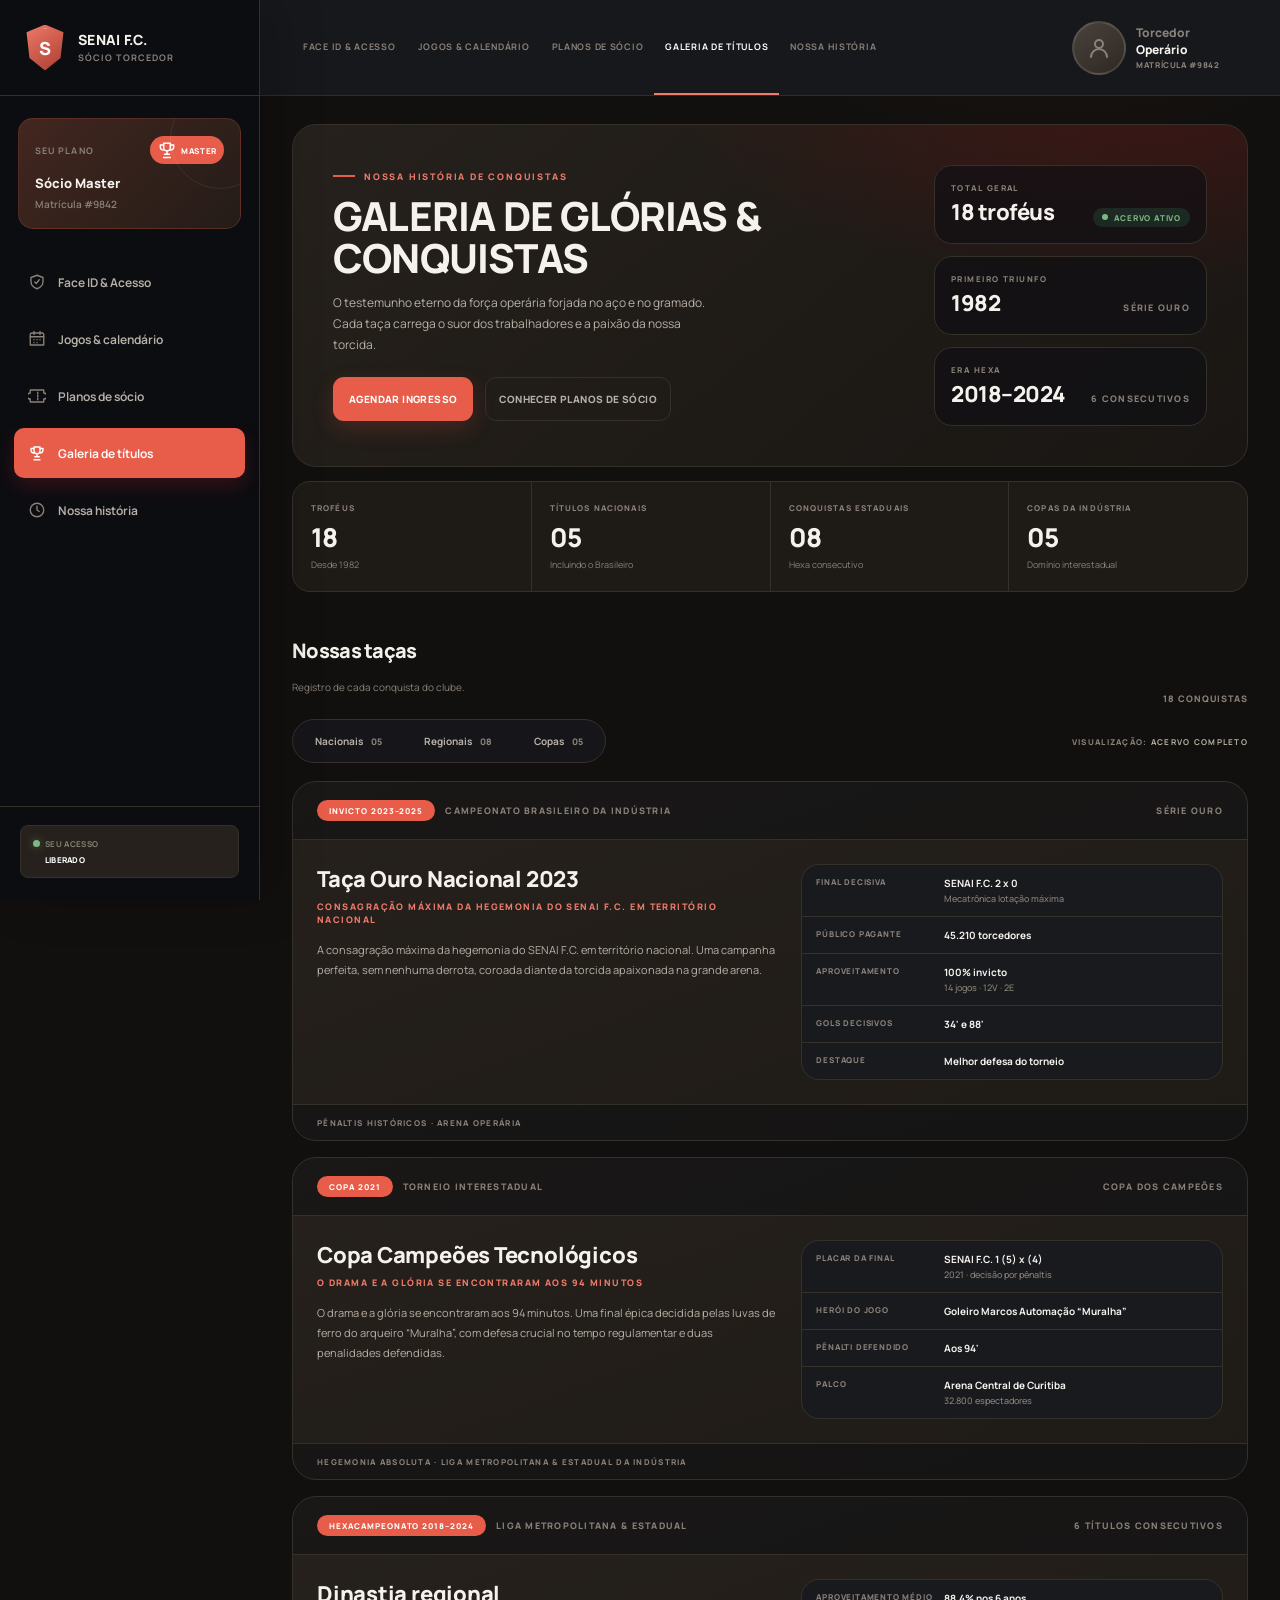
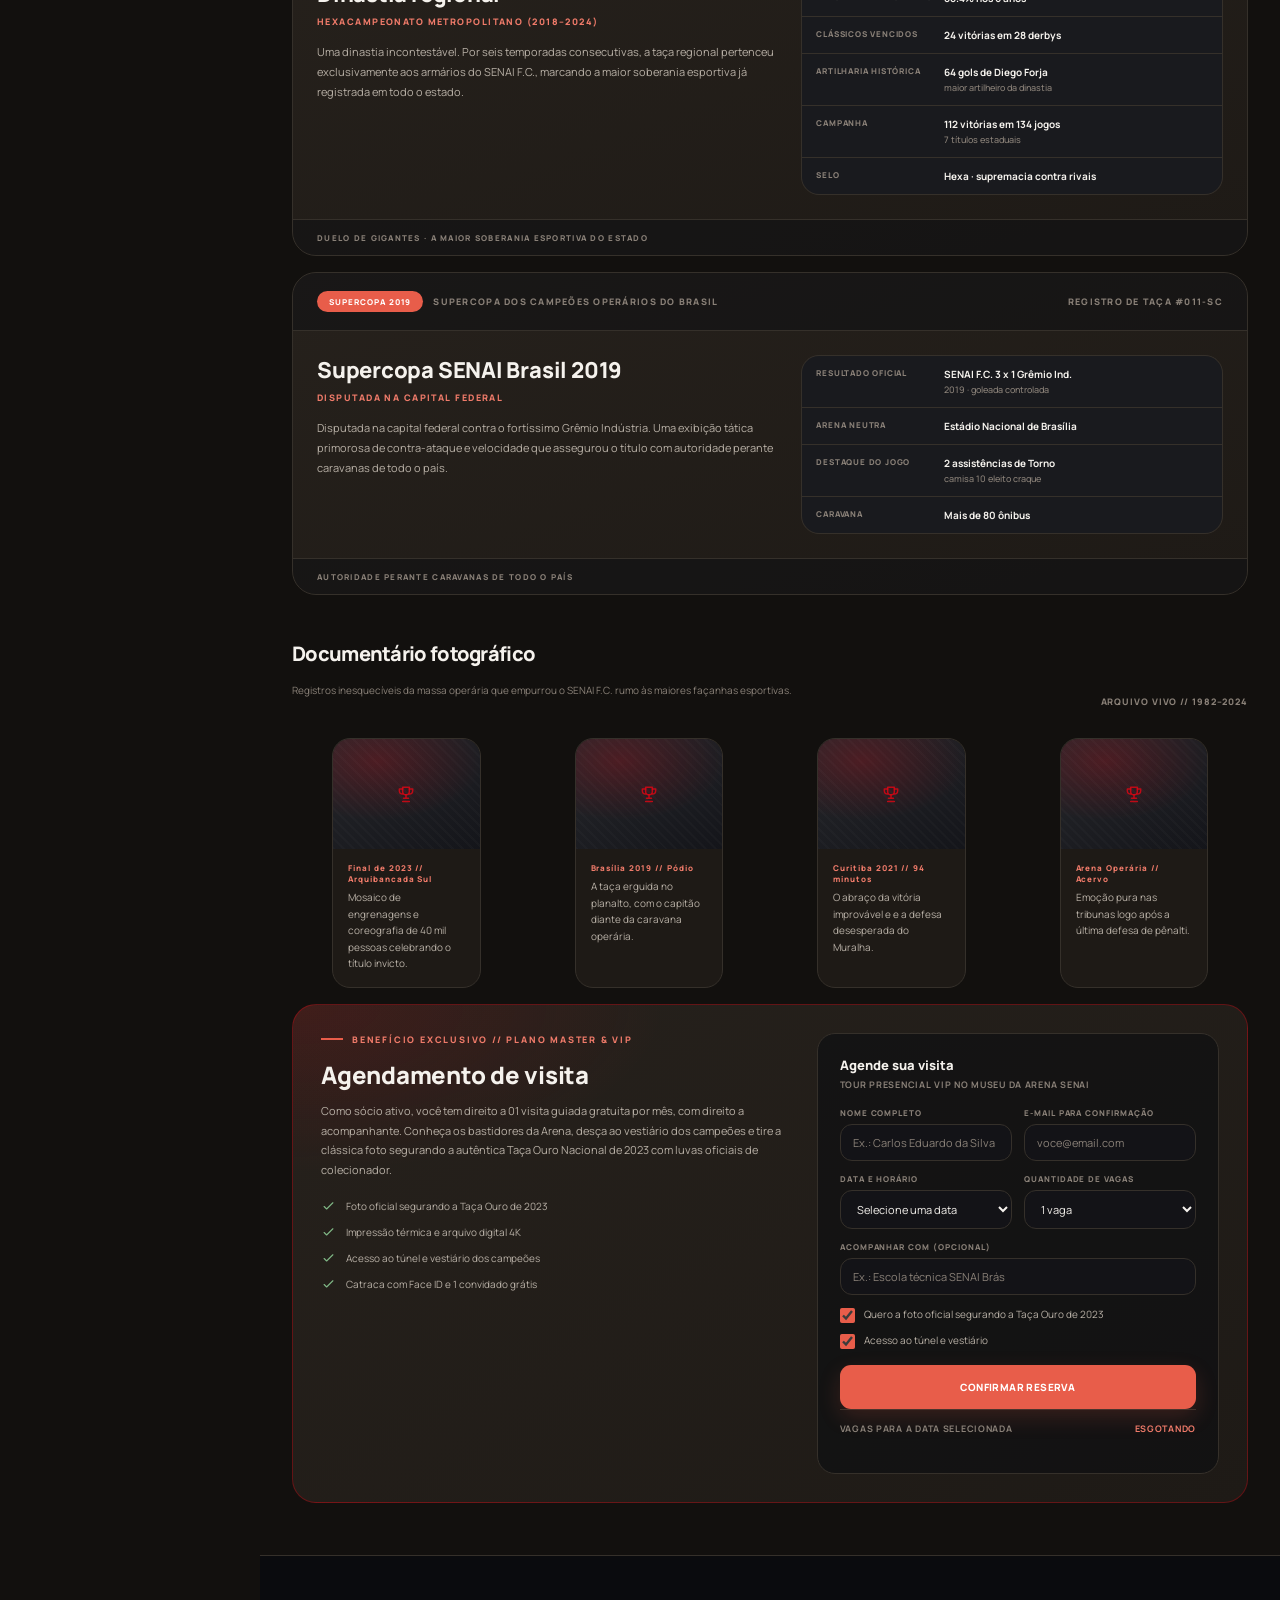
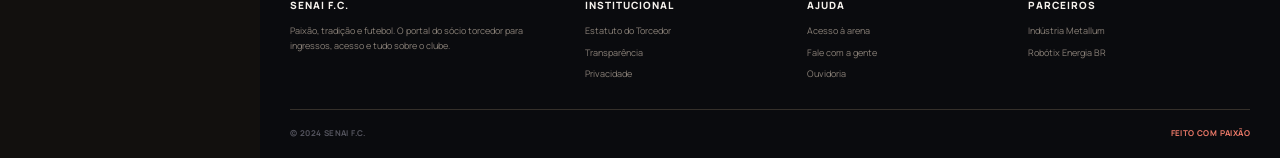
==== galeria-de-titulos.html @ 0fba4a7e "baseline: estado original do portal antes das melhorias" ====
<!DOCTYPE html>
<html lang="pt-BR">
<head>
  <meta charset="UTF-8">
  <meta name="viewport" content="width=device-width, initial-scale=1.0">
  <meta name="theme-color" content="#0a0a0d">
  <link rel="icon" type="image/svg+xml" href="assets/images/favicon.svg">
  <meta name="description" content="Galeria de títulos e conquistas do SENAI F.C.">
  <title>Galeria de títulos — SENAI F.C.</title>
  <link rel="preconnect" href="https://fonts.googleapis.com">
  <link rel="preconnect" href="https://fonts.gstatic.com" crossorigin>
  <link href="https://fonts.googleapis.com/css2?family=Manrope:wght@400;500;600;700;800&display=swap" rel="stylesheet">
  <link rel="stylesheet" href="assets/css/senai-torcedor-web.css">
</head>
<body data-page="galeria">
  <a class="skip-link" href="#conteudo">Ir para o conteúdo</a>
  <svg class="svg-sprite" xmlns="http://www.w3.org/2000/svg" width="0" height="0" aria-hidden="true">
    <symbol id="icon-home" viewBox="0 0 24 24"><path d="m3 11 9-8 9 8"/><path d="M5 10v10h14V10"/><path d="M9 20v-6h6v6"/></symbol>
    <symbol id="icon-ticket" viewBox="0 0 24 24"><path d="M3 8a2 2 0 0 0 0 8v4h18v-4a2 2 0 0 0 0-8V4H3Z"/><path d="M13 7v2M13 11v2M13 15v2"/></symbol>
    <symbol id="icon-chart" viewBox="0 0 24 24"><path d="M4 20V10M10 20V4M16 20v-7M22 20H2"/></symbol>
    <symbol id="icon-trophy" viewBox="0 0 24 24"><path d="M8 4h8v5a4 4 0 0 1-8 0V4Z"/><path d="M8 6H4v2a4 4 0 0 0 4 4M16 6h4v2a4 4 0 0 1-4 4M12 13v4M8 21h8M9 17h6"/></symbol>
    <symbol id="icon-shield" viewBox="0 0 24 24"><path d="M12 3 4 6v5c0 5 3.4 8.5 8 10 4.6-1.5 8-5 8-10V6l-8-3Z"/><path d="m9 12 2 2 4-5"/></symbol>
    <symbol id="icon-headset" viewBox="0 0 24 24"><path d="M4 14v-2a8 8 0 0 1 16 0v2"/><path d="M4 14a2 2 0 0 1 2-2h1v7H6a2 2 0 0 1-2-2v-3ZM20 14a2 2 0 0 0-2-2h-1v7h1a2 2 0 0 0 2-2v-3ZM17 19c0 2-2 3-5 3"/></symbol>
    <symbol id="icon-calendar" viewBox="0 0 24 24"><path d="M5 4h14a2 2 0 0 1 2 2v14H3V6a2 2 0 0 1 2-2Z"/><path d="M8 2v4M16 2v4M3 9h18M8 13h.01M12 13h.01M16 13h.01M8 17h.01M12 17h.01"/></symbol>
    <symbol id="icon-clock" viewBox="0 0 24 24"><circle cx="12" cy="12" r="9"/><path d="M12 7v5l3 2"/></symbol>
    <symbol id="icon-map" viewBox="0 0 24 24"><path d="M20 10c0 5-8 11-8 11S4 15 4 10a8 8 0 1 1 16 0Z"/><circle cx="12" cy="10" r="2.5"/></symbol>
    <symbol id="icon-stadium" viewBox="0 0 24 24"><path d="M3 9c3-3 15-3 18 0v7H3V9Z"/><path d="M7 12h10M8 16v3M16 16v3M3 9V6h18v3"/></symbol>
    <symbol id="icon-menu" viewBox="0 0 24 24"><path d="M4 7h16M4 12h16M4 17h16"/></symbol>
    <symbol id="icon-close" viewBox="0 0 24 24"><path d="m6 6 12 12M18 6 6 18"/></symbol>
    
    <symbol id="icon-user" viewBox="0 0 24 24"><circle cx="12" cy="8" r="4"/><path d="M4 21a8 8 0 0 1 16 0"/></symbol>
    <symbol id="icon-arrow" viewBox="0 0 24 24"><path d="M5 12h14M14 7l5 5-5 5"/></symbol>
    <symbol id="icon-check" viewBox="0 0 24 24"><path d="m5 12 4 4L19 6"/></symbol>
    <symbol id="icon-lock" viewBox="0 0 24 24"><rect x="4" y="10" width="16" height="11" rx="2"/><path d="M8 10V7a4 4 0 0 1 8 0v3M12 14v3"/></symbol>
  </svg>

  <aside class="sidebar" id="sidebar" aria-label="Navegação principal">
    <div class="sidebar-header"><a class="brand" href="senai-torcedor-web.html" aria-label="SENAI F.C. — página principal"><span class="brand-mark" aria-hidden="true">S</span><span class="brand-copy"><strong>SENAI F.C.</strong><span>Sócio torcedor</span></span></a><button class="icon-button sidebar-close" id="sidebar-close" type="button" aria-label="Fechar menu"><svg class="icon" aria-hidden="true"><use href="#icon-close"></use></svg></button></div>
    <div class="membership-card" aria-label="Plano Sócio Master"><div class="membership-topline"><span>Seu plano</span><span class="vip-badge"><svg class="icon" aria-hidden="true"><use href="#icon-trophy"></use></svg>Master</span></div><div class="membership-title" data-user-plan>Sócio Master</div><div class="membership-number" data-user-matricula>Matrícula #9842</div></div>
    <nav class="sidebar-nav" aria-label="Páginas do portal">
      <a class="nav-link" href="face-id-acesso.html" data-page-link="face-id"><svg class="icon" aria-hidden="true"><use href="#icon-shield"></use></svg><span>Face ID &amp; Acesso</span></a>
      <a class="nav-link" href="senai-torcedor-web.html" data-page-link="jogos"><svg class="icon" aria-hidden="true"><use href="#icon-calendar"></use></svg><span>Jogos &amp; calendário</span></a>
      <a class="nav-link" href="planos-de-socio.html" data-page-link="planos"><svg class="icon" aria-hidden="true"><use href="#icon-ticket"></use></svg><span>Planos de sócio</span></a>
      <a class="nav-link active" href="galeria-de-titulos.html" data-page-link="galeria" aria-current="page"><svg class="icon" aria-hidden="true"><use href="#icon-trophy"></use></svg><span>Galeria de títulos</span></a>
      <a class="nav-link" href="nossa-historia.html" data-page-link="historia"><svg class="icon" aria-hidden="true"><use href="#icon-clock"></use></svg><span>Nossa história</span></a>
    </nav>
    <div class="sidebar-footer"><div class="connection-status"><span>Seu acesso</span><strong>Liberado</strong></div></div>
  </aside>
  <button class="sidebar-overlay" id="sidebar-overlay" type="button" aria-label="Fechar menu"></button>

  <div class="main-shell">
    <header class="topbar"><div class="topbar-inner">
      <button class="icon-button menu-button" id="menu-button" type="button" aria-label="Abrir menu" aria-controls="sidebar" aria-expanded="false"><svg class="icon" aria-hidden="true"><use href="#icon-menu"></use></svg></button>
      <nav class="topbar-nav" aria-label="Navegação principal">
        <a class="topbar-link" href="face-id-acesso.html" data-page-link="face-id">Face ID &amp; Acesso</a>
        <a class="topbar-link" href="senai-torcedor-web.html" data-page-link="jogos">Jogos &amp; Calendário</a>
        <a class="topbar-link" href="planos-de-socio.html" data-page-link="planos">Planos de Sócio</a>
        <a class="topbar-link" href="galeria-de-titulos.html" data-page-link="galeria">Galeria de Títulos</a>
        <a class="topbar-link" href="nossa-historia.html" data-page-link="historia">Nossa História</a>
      </nav>
      <div class="topbar-actions"><button class="profile-button" type="button" data-message="Perfil do Sócio Master #9842 ativo." aria-label="Abrir perfil do torcedor"><span class="avatar avatar-photo" aria-hidden="true"></span><span class="profile-copy"><span>Torcedor</span><strong data-user-name>Operário</strong><small data-user-matricula>Matrícula #9842</small></span></button></div>
    </div></header>

    <main class="page-container" id="conteudo">
      <section class="gl-hero" aria-labelledby="gl-title">
        <div class="gl-hero-inner">
          <div>
            <p class="gl-kicker">Nossa história de conquistas</p>
            <h1 id="gl-title">Galeria de glórias &amp; conquistas</h1>
            <p class="gl-hero-copy">O testemunho eterno da força operária forjada no aço e no gramado. Cada taça carrega o suor dos trabalhadores e a paixão da nossa torcida.</p>
            <div class="gl-hero-actions">
              <a class="primary-button" href="#agendamento">Agendar ingresso</a>
              <a class="ghost-button" href="planos-de-socio.html">Conhecer planos de sócio</a>
            </div>
          </div>
          <div class="gl-hero-side">
            <div class="gl-ticket"><p class="gl-ticket-label">Total geral</p><div class="gl-ticket-value"><strong>18 troféus</strong><span class="gl-live">Acervo ativo</span></div></div>
            <div class="gl-ticket"><p class="gl-ticket-label">Primeiro triunfo</p><div class="gl-ticket-value"><strong>1982</strong><span class="gl-registry">Série Ouro</span></div></div>
            <div class="gl-ticket"><p class="gl-ticket-label">Era Hexa</p><div class="gl-ticket-value"><strong>2018&ndash;2024</strong><span class="gl-registry">6 consecutivos</span></div></div>
          </div>
        </div>
      </section>

      <div class="gl-totals" role="list" aria-label="Totais do acervo">
        <div class="gl-total" role="listitem"><span>Troféus</span><strong>18</strong><em>Desde 1982</em></div>
        <div class="gl-total" role="listitem"><span>Títulos nacionais</span><strong>05</strong><em>Incluindo o Brasileiro</em></div>
        <div class="gl-total" role="listitem"><span>Conquistas estaduais</span><strong>08</strong><em>Hexa consecutivo</em></div>
        <div class="gl-total" role="listitem"><span>Copas da indústria</span><strong>05</strong><em>Domínio interestadual</em></div>
      </div>

      <section class="subpage-section" aria-labelledby="acervo">
        <div class="subpage-section-header"><div><h2 id="acervo">Nossas taças</h2><p>Registro de cada conquista do clube.</p></div><span class="match-count">18 conquistas</span></div>

        <div class="gl-toolbar">
          <div class="gl-tabs" role="tablist" aria-label="Filtrar acervo por categoria">
            <button class="gl-tab" type="button" role="tab" data-gl-filter="nacionais" aria-selected="false">Nacionais <b>05</b></button>
            <button class="gl-tab" type="button" role="tab" data-gl-filter="regionais" aria-selected="false">Regionais <b>08</b></button>
            <button class="gl-tab" type="button" role="tab" data-gl-filter="copas" aria-selected="false">Copas <b>05</b></button>
          </div>
          <p class="gl-viewmode">Visualização: <b>acervo curado</b></p>
        </div>

        <article class="gl-dossier" data-gl-category="nacionais">
          <header class="gl-dossier-head">
            <div class="gl-dossier-id"><span class="gl-ribbon">Invicto 2023&ndash;2025</span><span class="gl-registry">Campeonato Brasileiro da Indústria</span></div>
            <span class="gl-registry">Série Ouro</span>
          </header>
          <div class="gl-dossier-body">
            <div>
              <h2>Taça Ouro Nacional 2023</h2>
              <p class="gl-dossier-tagline">Consagração máxima da hegemonia do SENAI F.C. em território nacional</p>
              <p class="gl-dossier-copy">A consagração máxima da hegemonia do SENAI F.C. em território nacional. Uma campanha perfeita, sem nenhuma derrota, coroada diante da torcida apaixonada na grande arena.</p>
            </div>
            <div class="gl-stats">
              <div class="gl-stat"><span>Final decisiva</span><strong>SENAI F.C. 2 x 0<b>Mecatrônica lotação máxima</b></strong></div>
              <div class="gl-stat"><span>Público pagante</span><strong>45.210 torcedores</strong></div>
              <div class="gl-stat"><span>Aproveitamento</span><strong>100% invicto <b>14 jogos &middot; 12V &middot; 2E</b></strong></div>
              <div class="gl-stat"><span>Gols decisivos</span><strong>34' e 88'</strong></div>
              <div class="gl-stat"><span>Destaque</span><strong>Melhor defesa do torneio</strong></div>
            </div>
          </div>
          <footer class="gl-dossier-foot">Pênaltis históricos &middot; Arena Operária</footer>
        </article>

        <article class="gl-dossier" data-gl-category="copas">
          <header class="gl-dossier-head">
            <div class="gl-dossier-id"><span class="gl-ribbon">Copa 2021</span><span class="gl-registry">Torneio Interestadual</span></div>
            <span class="gl-registry">Copa dos Campeões</span>
          </header>
          <div class="gl-dossier-body">
            <div>
              <h2>Copa Campeões Tecnológicos</h2>
              <p class="gl-dossier-tagline">O drama e a glória se encontraram aos 94 minutos</p>
              <p class="gl-dossier-copy">O drama e a glória se encontraram aos 94 minutos. Uma final épica decidida pelas luvas de ferro do arqueiro &ldquo;Muralha&rdquo;, com defesa crucial no tempo regulamentar e duas penalidades defendidas.</p>
            </div>
            <div class="gl-stats">
              <div class="gl-stat"><span>Placar da final</span><strong>SENAI F.C. 1 (5) x (4)<b>2021 &middot; decisão por pênaltis</b></strong></div>
              <div class="gl-stat"><span>Herói do jogo</span><strong>Goleiro Marcos Automação &ldquo;Muralha&rdquo;</strong></div>
              <div class="gl-stat"><span>Pênalti defendido</span><strong>Aos 94'</strong></div>
              <div class="gl-stat"><span>Palco</span><strong>Arena Central de Curitiba <b>32.800 espectadores</b></strong></div>
            </div>
          </div>
          <footer class="gl-dossier-foot">Hegemonia absoluta &middot; Liga Metropolitana &amp; Estadual da Indústria</footer>
        </article>

        <article class="gl-dossier" data-gl-category="regionais">
          <header class="gl-dossier-head">
            <div class="gl-dossier-id"><span class="gl-ribbon">Hexacampeonato 2018&ndash;2024</span><span class="gl-registry">Liga Metropolitana &amp; Estadual</span></div>
            <span class="gl-registry">6 títulos consecutivos</span>
          </header>
          <div class="gl-dossier-body">
            <div>
              <h2>Dinastia regional</h2>
              <p class="gl-dossier-tagline">Hexacampeonato Metropolitano (2018&ndash;2024)</p>
              <p class="gl-dossier-copy">Uma dinastia incontestável. Por seis temporadas consecutivas, a taça regional pertenceu exclusivamente aos armários do SENAI F.C., marcando a maior soberania esportiva já registrada em todo o estado.</p>
            </div>
            <div class="gl-stats">
              <div class="gl-stat"><span>Aproveitamento médio</span><strong>88.4% nos 6 anos</strong></div>
              <div class="gl-stat"><span>Clássicos vencidos</span><strong>24 vitórias em 28 derbys</strong></div>
              <div class="gl-stat"><span>Artilharia histórica</span><strong>64 gols de Diego Forja <b>maior artilheiro da dinastia</b></strong></div>
              <div class="gl-stat"><span>Campanha</span><strong>112 vitórias em 134 jogos <b>7 títulos estaduais</b></strong></div>
              <div class="gl-stat"><span>Selo</span><strong>Hexa &middot; supremacia contra rivais</strong></div>
            </div>
          </div>
          <footer class="gl-dossier-foot">Duelo de gigantes &middot; a maior soberania esportiva do estado</footer>
        </article>

        <article class="gl-dossier" data-gl-category="copas">
          <header class="gl-dossier-head">
            <div class="gl-dossier-id"><span class="gl-ribbon">Supercopa 2019</span><span class="gl-registry">Supercopa dos Campeões Operários do Brasil</span></div>
            <span class="gl-registry">Registro de taça #011-SC</span>
          </header>
          <div class="gl-dossier-body">
            <div>
              <h2>Supercopa SENAI Brasil 2019</h2>
              <p class="gl-dossier-tagline">Disputada na capital federal</p>
              <p class="gl-dossier-copy">Disputada na capital federal contra o fortíssimo Grêmio Indústria. Uma exibição tática primorosa de contra-ataque e velocidade que assegurou o título com autoridade perante caravanas de todo o país.</p>
            </div>
            <div class="gl-stats">
              <div class="gl-stat"><span>Resultado oficial</span><strong>SENAI F.C. 3 x 1 Grêmio Ind. <b>2019 &middot; goleada controlada</b></strong></div>
              <div class="gl-stat"><span>Arena neutra</span><strong>Estádio Nacional de Brasília</strong></div>
              <div class="gl-stat"><span>Destaque do jogo</span><strong>2 assistências de Torno <b>camisa 10 eleito craque</b></strong></div>
              <div class="gl-stat"><span>Caravana</span><strong>Mais de 80 ônibus</strong></div>
            </div>
          </div>
          <footer class="gl-dossier-foot">Autoridade perante caravanas de todo o país</footer>
        </article>
      </section>

      <section class="subpage-section" aria-labelledby="documentario">
        <div class="subpage-section-header"><div><h2 id="documentario">Documentário fotográfico</h2><p>Registros inesquecíveis da massa operária que empurrou o SENAI F.C. rumo às maiores façanhas esportivas.</p></div><span class="match-count">Arquivo vivo // 1982&ndash;2024</span></div>
        <div class="gl-photos">
          <figure class="gl-photo"><div class="gl-photo-frame"><span class="gl-photo-mark"><svg class="icon" aria-hidden="true"><use href="#icon-trophy"></use></svg></span></div><figcaption><b>Final de 2023 // Arquibancada Sul</b><span>Mosaico de engrenagens e coreografia de 40 mil pessoas celebrando o título invicto.</span></figcaption></figure>
          <figure class="gl-photo"><div class="gl-photo-frame"><span class="gl-photo-mark"><svg class="icon" aria-hidden="true"><use href="#icon-trophy"></use></svg></span></div><figcaption><b>Brasília 2019 // Pódio</b><span>A taça erguida no planalto, com o capitão diante da caravana operária.</span></figcaption></figure>
          <figure class="gl-photo"><div class="gl-photo-frame"><span class="gl-photo-mark"><svg class="icon" aria-hidden="true"><use href="#icon-trophy"></use></svg></span></div><figcaption><b>Curitiba 2021 // 94 minutos</b><span>O abraço da vitória improvável e e a defesa desesperada do Muralha.</span></figcaption></figure>
          <figure class="gl-photo"><div class="gl-photo-frame"><span class="gl-photo-mark"><svg class="icon" aria-hidden="true"><use href="#icon-trophy"></use></svg></span></div><figcaption><b>Arena Operária // Acervo</b><span>Emoção pura nas tribunas logo após a última defesa de pênalti.</span></figcaption></figure>
        </div>
      </section>

      <section class="gl-visit" id="agendamento" aria-labelledby="beneficio-title">
        <div>
          <p class="gl-kicker">Benefício exclusivo // Plano Master &amp; VIP</p>
          <h2 id="beneficio-title">Agendamento de visita</h2>
          <p class="gl-visit-copy">Como sócio ativo, você tem direito a 01 visita guiada gratuita por mês, com direito a acompanhante. Conheça os bastidores da Arena, desça ao vestiário dos campeões e tire a clássica foto segurando a autêntica Taça Ouro Nacional de 2023 com luvas oficiais de colecionador.</p>
          <ul class="gl-perks">
            <li><svg class="icon" aria-hidden="true"><use href="#icon-check"></use></svg><span>Foto oficial segurando a Taça Ouro de 2023</span></li>
            <li><svg class="icon" aria-hidden="true"><use href="#icon-check"></use></svg><span>Impressão térmica e arquivo digital 4K</span></li>
            <li><svg class="icon" aria-hidden="true"><use href="#icon-check"></use></svg><span>Acesso ao túnel e vestiário dos campeões</span></li>
            <li><svg class="icon" aria-hidden="true"><use href="#icon-check"></use></svg><span>Catraca com Face ID e 1 convidado grátis</span></li>
          </ul>
        </div>
        <form class="gl-booking" data-message="Visita agendada. Confirmação enviada para o seu e-mail.">
          <h3>Agende sua visita</h3>
          <p>Tour presencial VIP no museu da Arena SENAI</p>
          <div class="gl-field-row"><div class="gl-field"><label for="gl-nome">Nome completo</label><input id="gl-nome" name="nome" type="text" placeholder="Ex.: Carlos Eduardo da Silva" autocomplete="name" required></div><div class="gl-field"><label for="gl-email">E-mail para confirmação</label><input id="gl-email" name="email" type="email" placeholder="voce@email.com" autocomplete="email" required></div></div>
          <div class="gl-field-row"><div class="gl-field"><label for="gl-data">Data e horário</label><select id="gl-data" name="data" required><option value="">Selecione uma data</option><option>Sábado, 26 de outubro &mdash; 10:30</option><option>Sábado, 09 de novembro &mdash; 10:30</option><option>Sábado, 23 de novembro &mdash; 15:00</option></select></div><div class="gl-field"><label for="gl-qtd">Quantidade de vagas</label><select id="gl-qtd" name="quantidade" required><option value="1">1 vaga</option><option value="2">2 vagas</option><option value="3">3 vagas</option><option value="4">4 vagas</option></select></div></div>
          <div class="gl-field"><label for="gl-convidado">Acompanhar com (opcional)</label><input id="gl-convidado" name="convidado" type="text" placeholder="Ex.: Escola técnica SENAI Brás" autocomplete="off"></div>
          <label class="gl-choice"><input type="checkbox" name="perks" value="foto" checked>Quero a foto oficial segurando a Taça Ouro de 2023</label>
          <label class="gl-choice"><input type="checkbox" name="perks" value="tunel" checked>Acesso ao túnel e vestiário</label>
          <button class="primary-button" type="submit">Confirmar reserva</button>
          <p class="gl-seat"><span>Vagas para a data selecionada</span><b>Esgotando</b></p>
        </form>
      </section>
    </main>
    <footer class="site-footer"><div class="footer-inner"><div class="footer-grid"><div class="footer-column"><h3>SENAI F.C.</h3><p>Paixão, tradição e futebol. O portal do sócio torcedor para ingressos, acesso e tudo sobre o clube.</p></div><div class="footer-column"><h3>Institucional</h3><div class="footer-links"><a href="#">Estatuto do Torcedor</a><a href="#">Transparência</a><a href="#">Privacidade</a></div></div><div class="footer-column"><h3>Ajuda</h3><div class="footer-links"><a href="face-id-acesso.html">Acesso à arena</a><a href="#">Fale com a gente</a><a href="#">Ouvidoria</a></div></div><div class="footer-column"><h3>Parceiros</h3><div class="footer-links"><a href="#">Indústria Metallum</a><a href="#">Robótix Energia BR</a></div></div></div><div class="footer-bottom"><span>© 2024 SENAI F.C.</span><span class="footer-highlight">Feito com paixão</span></div></div></footer>
  </div>
  <div class="toast" id="toast" role="status" aria-live="polite" aria-atomic="true"><svg class="icon" aria-hidden="true"><use href="#icon-check"></use></svg><span id="toast-message"></span></div>
  <script src="assets/js/senai-torcedor-web.js" defer></script>
</body>
</html>
---- assets/css/senai-torcedor-web.css ----
.svg-sprite {
  position: absolute;
  width: 0;
  height: 0;
  overflow: hidden;
}

:root {
  color-scheme: dark;
  --bg: #12100e;
  --bg-elevated: #1a1714;
  --surface: #1e1a16;
  --surface-2: #26211c;
  --surface-3: #2e2823;
  --line: #35302a;
  --line-soft: rgba(255, 255, 255, 0.06);
  --text: #f5f2ed;
  --text-2: #b8b0a6;
  --text-3: #8a8178;
  --red: #e85d4a;
  --red-bright: #f07b6a;
  --red-dark: #a83c2e;
  --red-soft: rgba(232, 93, 74, 0.12);
  --green: #7fb685;
  --yellow: #e8c476;
  --sidebar-width: 252px;
  --topbar-height: 72px;
  --radius-sm: 12px;
  --radius-md: 18px;
  --radius-lg: 24px;
  --shadow: 0 20px 50px rgba(0, 0, 0, 0.22);
  --font: "Manrope", Inter, -apple-system, BlinkMacSystemFont, "Segoe UI", sans-serif;
}

*,
*::before,
*::after {
  box-sizing: border-box;
}

html {
  scroll-behavior: smooth;
  scroll-padding-top: calc(var(--topbar-height) + 24px);
}

body {
  min-width: 320px;
  min-height: 100vh;
  margin: 0;
  overflow-x: hidden;
  background:
    radial-gradient(circle at 82% -10%, rgba(232, 93, 74, 0.08), transparent 31rem),
    var(--bg);
  color: var(--text);
  font-family: var(--font);
  -webkit-font-smoothing: antialiased;
  text-rendering: optimizeLegibility;
}

body.menu-open {
  overflow: hidden;
}

button,
input,
select {
  color: inherit;
  font: inherit;
}

button,
a {
  -webkit-tap-highlight-color: transparent;
}

button {
  border: 0;
}

a {
  color: inherit;
  text-decoration: none;
}

img,
svg {
  display: block;
}

::selection {
  background: rgba(232, 93, 74, 0.65);
  color: #fff;
}

:focus-visible {
  outline: 3px solid rgba(240, 123, 106, 0.55);
  outline-offset: 3px;
}

.sr-only {
  position: absolute;
  width: 1px;
  height: 1px;
  padding: 0;
  margin: -1px;
  overflow: hidden;
  clip: rect(0, 0, 0, 0);
  white-space: nowrap;
  border: 0;
}

.icon {
  width: 20px;
  height: 20px;
  flex: 0 0 auto;
  fill: none;
  stroke: currentColor;
  stroke-linecap: round;
  stroke-linejoin: round;
  stroke-width: 1.8;
}

.skip-link {
  position: fixed;
  top: 10px;
  left: 12px;
  z-index: 1000;
  padding: 10px 14px;
  transform: translateY(-150%);
  border-radius: 8px;
  background: var(--red);
  color: #fff;
  font-size: 13px;
  font-weight: 800;
  transition: transform 0.2s ease;
}

.skip-link:focus {
  transform: translateY(0);
}

/* Sidebar */
.sidebar {
  position: fixed;
  inset: 0 auto 0 0;
  z-index: 120;
  display: flex;
  width: var(--sidebar-width);
  flex-direction: column;
  border-right: 1px solid var(--line);
  background: rgba(20, 17, 14, 0.97);
  box-shadow: 18px 0 45px rgba(0, 0, 0, 0.18);
  backdrop-filter: blur(18px);
}

.sidebar-header {
  display: flex;
  min-height: var(--topbar-height);
  align-items: center;
  justify-content: space-between;
  padding: 0 20px;
  border-bottom: 1px solid var(--line);
}

.brand {
  display: flex;
  min-width: 0;
  align-items: center;
  gap: 12px;
}

.brand-mark {
  position: relative;
  display: grid;
  width: 40px;
  height: 44px;
  flex: 0 0 auto;
  place-items: center;
  clip-path: polygon(50% 0, 94% 17%, 87% 73%, 50% 100%, 13% 73%, 6% 17%);
  background: linear-gradient(145deg, var(--red-bright), var(--red-dark));
  color: #fff;
  font-size: 18px;
  font-weight: 800;
  box-shadow: 0 8px 20px rgba(232, 93, 74, 0.22);
}

.brand-mark::after {
  position: absolute;
  inset: 3px;
  border: 1px solid rgba(255, 255, 255, 0.22);
  clip-path: inherit;
  content: "";
}

.brand-copy {
  display: grid;
  min-width: 0;
  line-height: 1.1;
}

.brand-copy strong {
  overflow: hidden;
  font-size: 14px;
  font-weight: 800;
  letter-spacing: 0.02em;
  text-overflow: ellipsis;
  white-space: nowrap;
}

.brand-copy span {
  margin-top: 5px;
  color: var(--text-3);
  font-size: 9px;
  font-weight: 700;
  letter-spacing: 0.12em;
  text-transform: uppercase;
}

.icon-button {
  display: inline-grid;
  width: 42px;
  height: 42px;
  flex: 0 0 auto;
  place-items: center;
  border: 1px solid var(--line);
  border-radius: 12px;
  background: var(--surface);
  color: var(--text-2);
  cursor: pointer;
  transition: border-color 0.2s ease, background 0.2s ease, color 0.2s ease, transform 0.2s ease;
}

.icon-button:hover {
  border-color: #4a423c;
  background: var(--surface-2);
  color: #fff;
  transform: translateY(-1px);
}

.sidebar-close,
.menu-button {
  display: none;
}

.membership-card {
  position: relative;
  margin: 20px 16px 10px;
  padding: 15px;
  overflow: hidden;
  border: 1px solid rgba(232, 93, 74, 0.22);
  border-radius: 15px;
  background:
    linear-gradient(135deg, rgba(232, 93, 74, 0.18), rgba(232, 93, 74, 0.03)),
    var(--surface);
}

.membership-card::after {
  position: absolute;
  top: -30px;
  right: -30px;
  width: 100px;
  height: 100px;
  border: 1px solid rgba(255, 255, 255, 0.07);
  border-radius: 50%;
  content: "";
}

.membership-topline,
.membership-title {
  display: flex;
  align-items: center;
  justify-content: space-between;
  gap: 8px;
}

.membership-topline {
  color: var(--text-3);
  font-size: 9px;
  font-weight: 700;
  letter-spacing: 0.12em;
  text-transform: uppercase;
}

.membership-title {
  justify-content: flex-start;
  margin-top: 10px;
  font-size: 13px;
  font-weight: 800;
}

.membership-number {
  margin-top: 5px;
  color: var(--text-3);
  font-size: 10px;
  font-weight: 600;
}

.vip-badge {
  display: inline-flex;
  align-items: center;
  gap: 4px;
  padding: 4px 7px;
  border-radius: 999px;
  background: var(--red);
  color: #fff;
  font-size: 8px;
  font-weight: 800;
  letter-spacing: 0.08em;
}

.sidebar-nav {
  display: flex;
  flex: 1;
  flex-direction: column;
  gap: 5px;
  padding: 12px 10px 20px;
  overflow-y: auto;
}

.nav-label {
  padding: 9px 12px 5px;
  color: #7a7168;
  font-size: 9px;
  font-weight: 800;
  letter-spacing: 0.14em;
  text-transform: uppercase;
}

.nav-link {
  position: relative;
  display: flex;
  min-height: 46px;
  align-items: center;
  gap: 12px;
  padding: 10px 12px;
  border-radius: 12px;
  color: var(--text-2);
  font-size: 12px;
  font-weight: 650;
  transition: background 0.18s ease, color 0.18s ease, transform 0.18s ease;
}

.nav-link .icon {
  width: 19px;
  height: 19px;
  color: #8a8178;
  transition: color 0.18s ease, transform 0.18s ease;
}

.nav-link:hover {
  background: rgba(255, 255, 255, 0.04);
  color: #fff;
  transform: translateX(2px);
}

.nav-link.active {
  background: linear-gradient(90deg, rgba(232, 93, 74, 0.18), rgba(232, 93, 74, 0.04));
  color: #fff;
}

.nav-link.active::before {
  position: absolute;
  inset: 11px auto 11px -10px;
  width: 3px;
  border-radius: 0 4px 4px 0;
  background: var(--red-bright);
  box-shadow: 0 0 12px rgba(240, 123, 106, 0.45);
  content: "";
}

.nav-link.active .icon {
  color: var(--red-bright);
}

.sidebar-footer {
  padding: 16px 20px 20px;
  border-top: 1px solid var(--line);
}

.connection-status {
  display: flex;
  align-items: center;
  gap: 8px;
  color: var(--text-3);
  font-size: 9px;
  font-weight: 700;
  letter-spacing: 0.04em;
  text-transform: uppercase;
}

.connection-status::before {
  width: 7px;
  height: 7px;
  border-radius: 50%;
  background: var(--green);
  box-shadow: 0 0 8px rgba(127, 182, 133, 0.5);
  content: "";
}

.sidebar-overlay {
  position: fixed;
  inset: 0;
  z-index: 110;
  display: none;
  background: rgba(0, 0, 0, 0.68);
  opacity: 0;
  cursor: pointer;
  transition: opacity 0.25s ease;
}

/* Main shell and topbar */
.main-shell {
  display: flex;
  min-height: 100vh;
  flex-direction: column;
  margin-left: var(--sidebar-width);
}

.topbar {
  position: sticky;
  top: 0;
  z-index: 80;
  height: var(--topbar-height);
  border-bottom: 1px solid rgba(53, 48, 42, 0.9);
  background: rgba(18, 16, 14, 0.84);
  backdrop-filter: blur(18px);
}

.topbar-inner {
  display: flex;
  width: min(100%, 1660px);
  height: 100%;
  align-items: center;
  gap: 18px;
  margin: 0 auto;
  padding: 0 30px;
}

.breadcrumbs {
  display: flex;
  min-width: 0;
  align-items: center;
  gap: 9px;
  color: var(--text-3);
  font-size: 11px;
  font-weight: 650;
}

.breadcrumbs span {
  overflow: hidden;
  text-overflow: ellipsis;
  white-space: nowrap;
}

.breadcrumbs strong {
  color: var(--text);
  font-weight: 750;
}

.topbar-actions {
  display: flex;
  align-items: center;
  gap: 10px;
  margin-left: auto;
}

.sync-status {
  display: flex;
  align-items: center;
  gap: 7px;
  margin-right: 5px;
  color: var(--text-3);
  font-size: 10px;
  font-weight: 650;
}

.sync-status::before {
  width: 6px;
  height: 6px;
  border-radius: 50%;
  background: var(--green);
  opacity: 0.7;
  content: "";
}

.profile-button {
  display: flex;
  min-height: 46px;
  align-items: center;
  gap: 10px;
  margin-left: 3px;
  padding: 5px 10px 5px 6px;
  border: 1px solid var(--line);
  border-radius: 14px;
  background: var(--surface);
  cursor: pointer;
  transition: border-color 0.2s ease, background 0.2s ease;
}

.profile-button:hover {
  border-color: #5a5048;
  background: var(--surface-2);
}

.avatar {
  display: grid;
  width: 34px;
  height: 34px;
  flex: 0 0 auto;
  place-items: center;
  border-radius: 10px;
  background: linear-gradient(145deg, #4a423c, #2e2823);
  color: #fff;
}

.avatar .icon {
  width: 17px;
  height: 17px;
}

.profile-copy {
  display: grid;
  min-width: 104px;
  line-height: 1.15;
  text-align: left;
}

.profile-copy span {
  color: var(--text-3);
  font-size: 8px;
  font-weight: 700;
  letter-spacing: 0.1em;
  text-transform: uppercase;
}

.profile-copy strong {
  margin-top: 3px;
  font-size: 10px;
  font-weight: 750;
}

.page-container {
  width: min(100%, 1660px);
  flex: 1;
  margin: 0 auto;
  padding: 28px 30px 52px;
}

.page-heading {
  display: flex;
  align-items: flex-end;
  justify-content: space-between;
  gap: 20px;
  margin-bottom: 22px;
}

.eyebrow {
  display: flex;
  align-items: center;
  gap: 7px;
  margin: 0 0 7px;
  color: var(--red-bright);
  font-size: 9px;
  font-weight: 800;
  letter-spacing: 0.14em;
  text-transform: uppercase;
}

.eyebrow::before {
  width: 18px;
  height: 2px;
  border-radius: 999px;
  background: currentColor;
  content: "";
}

.page-heading h1 {
  font-size: clamp(24px, 2.1vw, 34px);
  font-weight: 800;
  letter-spacing: -0.04em;
  line-height: 1.12;
}

.page-heading p:not(.eyebrow) {
  max-width: 650px;
  margin-top: 7px;
  color: var(--text-3);
  font-size: 12px;
  line-height: 1.6;
}

.season-chip {
  display: inline-flex;
  min-height: 38px;
  flex: 0 0 auto;
  align-items: center;
  gap: 8px;
  padding: 8px 12px;
  border: 1px solid var(--line);
  border-radius: 999px;
  background: var(--surface);
  color: var(--text-2);
  font-size: 10px;
  font-weight: 750;
}

.season-chip .icon {
  width: 15px;
  height: 15px;
  color: var(--red-bright);
}

/* Featured match */
.featured-match {
  position: relative;
  overflow: hidden;
  border: 1px solid #4a2a24;
  border-radius: var(--radius-lg);
  background:
    linear-gradient(105deg, rgba(18, 14, 12, 0.98) 0 47%, rgba(120, 45, 35, 0.35) 77%, rgba(30, 18, 15, 0.96) 100%),
    var(--surface);
  box-shadow: var(--shadow);
}

.featured-match::before {
  position: absolute;
  inset: 0;
  background:
    repeating-linear-gradient(118deg, transparent 0 36px, rgba(255, 255, 255, 0.02) 37px 38px),
    radial-gradient(circle at 54% 40%, rgba(232, 93, 74, 0.12), transparent 28rem);
  pointer-events: none;
  content: "";
}

.featured-content {
  position: relative;
  display: grid;
  grid-template-columns: minmax(0, 1fr) 310px;
  gap: 36px;
  padding: 28px;
}

.featured-label {
  display: flex;
  flex-wrap: wrap;
  align-items: center;
  justify-content: space-between;
  gap: 12px;
  margin-bottom: 25px;
}

.live-pill,
.competition-pill {
  display: inline-flex;
  align-items: center;
  gap: 7px;
  font-size: 9px;
  font-weight: 800;
  letter-spacing: 0.11em;
  text-transform: uppercase;
}

.live-pill {
  padding: 6px 10px;
  border: 1px solid rgba(232, 93, 74, 0.3);
  border-radius: 999px;
  background: var(--red-soft);
  color: #f09b8e;
}

.live-pill::before {
  width: 6px;
  height: 6px;
  border-radius: 50%;
  background: var(--red-bright);
  box-shadow: 0 0 8px var(--red-bright);
  animation: pulse 1.8s infinite;
  content: "";
}

.competition-pill {
  color: var(--text-3);
}

.match-stage {
  display: grid;
  max-width: 780px;
  grid-template-columns: minmax(0, 1fr) 94px minmax(0, 1fr);
  align-items: center;
  gap: 18px;
  margin: 0 auto;
}

.featured-team {
  display: grid;
  min-width: 0;
  justify-items: center;
  text-align: center;
}

.crest {
  position: relative;
  display: grid;
  width: 78px;
  height: 86px;
  place-items: center;
  clip-path: polygon(50% 0, 94% 16%, 87% 72%, 50% 100%, 13% 72%, 6% 16%);
  background: linear-gradient(150deg, var(--red-bright), var(--red-dark));
  color: #fff;
  font-size: 26px;
  font-weight: 800;
  letter-spacing: -0.05em;
  filter: drop-shadow(0 10px 18px rgba(0, 0, 0, 0.22));
}

.crest::before {
  position: absolute;
  inset: 4px;
  border: 1px solid rgba(255, 255, 255, 0.22);
  clip-path: inherit;
  content: "";
}

.crest.away {
  background: linear-gradient(150deg, #4a423c, #2e2823);
  box-shadow: inset 0 0 0 1px #5a5048;
}

.featured-team h2 {
  margin-top: 13px;
  font-size: clamp(16px, 1.5vw, 21px);
  font-weight: 800;
  letter-spacing: -0.03em;
  line-height: 1.12;
  text-transform: uppercase;
}

.featured-team p {
  margin-top: 5px;
  color: var(--text-3);
  font-size: 8px;
  font-weight: 750;
  letter-spacing: 0.11em;
  text-transform: uppercase;
}

.match-time-block {
  display: grid;
  justify-items: center;
  text-align: center;
}

.match-time-block .time {
  font-size: clamp(30px, 3vw, 43px);
  font-weight: 800;
  letter-spacing: -0.06em;
  line-height: 1;
}

.match-time-block .date {
  margin-top: 7px;
  color: var(--text-2);
  font-size: 9px;
  font-weight: 750;
  letter-spacing: 0.08em;
  text-transform: uppercase;
}

.versus-line {
  display: flex;
  width: 100%;
  align-items: center;
  gap: 8px;
  margin: 13px 0 0;
  color: #6a6158;
  font-size: 8px;
  font-weight: 800;
  letter-spacing: 0.1em;
  text-transform: uppercase;
}

.versus-line::before,
.versus-line::after {
  height: 1px;
  flex: 1;
  background: #4a423c;
  content: "";
}

.match-meta {
  display: flex;
  flex-wrap: wrap;
  justify-content: center;
  gap: 8px;
  margin-top: 24px;
}

.meta-chip {
  display: inline-flex;
  min-height: 32px;
  align-items: center;
  gap: 7px;
  padding: 7px 10px;
  border: 1px solid var(--line-soft);
  border-radius: 999px;
  background: rgba(0, 0, 0, 0.24);
  color: var(--text-2);
  font-size: 9px;
  font-weight: 650;
}

.meta-chip .icon {
  width: 13px;
  height: 13px;
  color: var(--red-bright);
}

.venue-card {
  display: flex;
  flex-direction: column;
  padding: 19px;
  border: 1px solid rgba(255, 255, 255, 0.08);
  border-radius: 18px;
  background: rgba(15, 12, 10, 0.58);
  box-shadow: inset 0 1px rgba(255, 255, 255, 0.02);
  backdrop-filter: blur(10px);
}

.venue-topline,
.venue-capacity-row,
.venue-info-row {
  display: flex;
  align-items: center;
  justify-content: space-between;
  gap: 10px;
}

.venue-topline > span:first-child {
  color: var(--text-3);
  font-size: 8px;
  font-weight: 800;
  letter-spacing: 0.12em;
  text-transform: uppercase;
}

.occupancy-badge {
  display: inline-flex;
  align-items: center;
  gap: 5px;
  padding: 4px 7px;
  border: 1px solid rgba(127, 182, 133, 0.22);
  border-radius: 999px;
  background: rgba(127, 182, 133, 0.08);
  color: var(--green);
  font-size: 8px;
  font-weight: 700;
}

.occupancy-badge::before {
  width: 5px;
  height: 5px;
  border-radius: 50%;
  background: currentColor;
  content: "";
}

.venue-heading {
  display: flex;
  align-items: center;
  gap: 12px;
  margin: 18px 0;
}

.venue-icon {
  display: grid;
  width: 44px;
  height: 44px;
  flex: 0 0 auto;
  place-items: center;
  border: 1px solid var(--line);
  border-radius: 13px;
  background: var(--surface-2);
  color: var(--red-bright);
}

.venue-heading h3 {
  font-size: 16px;
  font-weight: 800;
  letter-spacing: -0.025em;
}

.venue-heading p {
  margin-top: 3px;
  color: var(--text-3);
  font-size: 9px;
  font-weight: 650;
}

.capacity-row {
  display: grid;
  grid-template-columns: 1fr auto;
  align-items: center;
  gap: 14px;
  padding: 14px 0;
  border-top: 1px solid var(--line-soft);
  border-bottom: 1px solid var(--line-soft);
}

.capacity-copy span {
  color: var(--text-3);
  font-size: 8px;
  font-weight: 750;
  letter-spacing: 0.08em;
  text-transform: uppercase;
}

.capacity-copy strong {
  display: block;
  margin-top: 4px;
  font-size: 25px;
  font-weight: 800;
  letter-spacing: -0.05em;
}

.capacity-copy strong small {
  margin-left: 2px;
  color: var(--text-3);
  font-size: 12px;
  font-weight: 700;
}

.capacity-ring {
  position: relative;
  display: grid;
  width: 58px;
  height: 58px;
  place-items: center;
  border-radius: 50%;
  background: conic-gradient(var(--red-bright) 0 84%, #3a332e 84% 100%);
}

.capacity-ring::before {
  position: absolute;
  inset: 5px;
  border-radius: inherit;
  background: #1a1613;
  content: "";
}

.capacity-ring span {
  position: relative;
  z-index: 1;
  font-size: 10px;
  font-weight: 800;
}

.venue-info {
  display: grid;
  gap: 10px;
  margin-top: 14px;
}

.venue-info-row {
  align-items: flex-start;
  color: var(--text-3);
  font-size: 9px;
  line-height: 1.4;
}

.venue-info-row strong {
  max-width: 62%;
  color: var(--text-2);
  font-weight: 650;
  text-align: right;
}

.countdown-bar {
  position: relative;
  display: flex;
  min-height: 98px;
  align-items: center;
  gap: 22px;
  padding: 16px 28px;
  border-top: 1px solid rgba(255, 255, 255, 0.06);
  background: rgba(12, 10, 8, 0.55);
}

.countdown-copy {
  min-width: 135px;
}

.countdown-copy span {
  color: var(--text-3);
  font-size: 8px;
  font-weight: 800;
  letter-spacing: 0.12em;
  text-transform: uppercase;
}

.countdown-copy strong {
  display: block;
  margin-top: 5px;
  font-size: 11px;
  font-weight: 750;
}

.countdown-values {
  display: grid;
  min-width: 300px;
  grid-template-columns: repeat(4, 1fr);
  gap: 7px;
}

.countdown-unit {
  padding: 8px 10px;
  border: 1px solid var(--line);
  border-radius: 10px;
  background: rgba(255, 255, 255, 0.025);
  text-align: center;
}

.countdown-unit strong {
  display: block;
  font-size: 20px;
  font-weight: 800;
  letter-spacing: -0.04em;
  line-height: 1;
  font-variant-numeric: tabular-nums;
}

.countdown-unit span {
  display: block;
  margin-top: 4px;
  color: var(--text-3);
  font-size: 7px;
  font-weight: 750;
  letter-spacing: 0.1em;
  text-transform: uppercase;
}

.primary-button,
.secondary-button,
.ghost-button,
.danger-button {
  display: inline-flex;
  min-height: 44px;
  align-items: center;
  justify-content: center;
  gap: 8px;
  border-radius: 11px;
  font-size: 10px;
  font-weight: 800;
  letter-spacing: 0.04em;
  text-transform: uppercase;
  cursor: pointer;
  transition: border-color 0.2s ease, background 0.2s ease, color 0.2s ease, transform 0.2s ease, box-shadow 0.2s ease;
}

.primary-button {
  padding: 11px 16px;
  background: var(--red);
  color: #fff;
  box-shadow: 0 8px 22px rgba(232, 93, 74, 0.18);
}

.primary-button:hover {
  background: var(--red-bright);
  box-shadow: 0 10px 26px rgba(232, 93, 74, 0.25);
  transform: translateY(-2px);
}

.primary-button .icon,
.secondary-button .icon,
.ghost-button .icon {
  width: 15px;
  height: 15px;
}

.countdown-bar .primary-button {
  margin-left: auto;
  padding-inline: 18px;
  white-space: nowrap;
}

.secondary-button {
  padding: 10px 14px;
  border: 1px solid rgba(232, 93, 74, 0.28);
  background: var(--red-soft);
  color: #f09b8e;
}

.secondary-button:hover {
  border-color: var(--red-bright);
  background: var(--red);
  color: #fff;
}

.ghost-button {
  padding: 9px 13px;
  border: 1px solid var(--line);
  background: transparent;
  color: var(--text-2);
}

.ghost-button:hover {
  border-color: #5a5048;
  background: rgba(255, 255, 255, 0.035);
  color: #fff;
}

/* Dashboard and tabs */
.dashboard {
  margin-top: 30px;
}

.section-heading {
  display: flex;
  align-items: flex-end;
  justify-content: space-between;
  gap: 16px;
  margin-bottom: 14px;
}

.section-heading h2 {
  font-size: 18px;
  font-weight: 800;
  letter-spacing: -0.03em;
}

.section-heading p {
  margin-top: 5px;
  color: var(--text-3);
  font-size: 10px;
}

.match-count {
  color: var(--text-3);
  font-size: 9px;
  font-weight: 800;
  letter-spacing: 0.1em;
  text-transform: uppercase;
}

.tabs {
  display: flex;
  gap: 4px;
  padding: 5px;
  overflow-x: auto;
  border: 1px solid var(--line);
  border-radius: 14px;
  background: var(--bg-elevated);
  scrollbar-width: none;
}

.tabs::-webkit-scrollbar {
  display: none;
}

.tab-button {
  display: inline-flex;
  min-height: 40px;
  flex: 1 0 auto;
  align-items: center;
  justify-content: center;
  gap: 7px;
  padding: 9px 15px;
  border-radius: 10px;
  background: transparent;
  color: var(--text-3);
  font-size: 9px;
  font-weight: 800;
  letter-spacing: 0.06em;
  text-transform: uppercase;
  cursor: pointer;
  transition: background 0.18s ease, color 0.18s ease;
}

.tab-button .icon {
  width: 15px;
  height: 15px;
}

.tab-button:hover {
  color: var(--text-2);
}

.tab-button[aria-selected="true"] {
  background: var(--red-soft);
  color: #fff;
  box-shadow: inset 0 0 0 1px rgba(232, 93, 74, 0.18);
}

.tab-button[aria-selected="true"] .icon {
  color: var(--red-bright);
}

.content-grid {
  display: grid;
  grid-template-columns: minmax(0, 1fr) 320px;
  align-items: start;
  gap: 18px;
  margin-top: 16px;
}

.tab-panel[hidden] {
  display: none;
}

.match-list,
.result-list {
  display: grid;
  gap: 13px;
}

.match-card,
.result-card,
.side-card,
.standings-card {
  border: 1px solid var(--line);
  background: linear-gradient(180deg, rgba(255, 255, 255, 0.012), transparent 35%), var(--surface);
  box-shadow: 0 10px 30px rgba(0, 0, 0, 0.1);
}

.match-card,
.result-card {
  overflow: hidden;
  border-radius: var(--radius-md);
  transition: border-color 0.2s ease, transform 0.2s ease;
}

.match-card:hover,
.result-card:hover {
  border-color: #4a423c;
  transform: translateY(-2px);
}

.match-card-header,
.result-card-header {
  display: flex;
  min-height: 44px;
  align-items: center;
  justify-content: space-between;
  gap: 12px;
  padding: 10px 16px;
  border-bottom: 1px solid var(--line);
  background: rgba(255, 255, 255, 0.015);
}

.round-label {
  display: flex;
  align-items: center;
  gap: 8px;
  color: var(--text-2);
  font-size: 9px;
  font-weight: 750;
  letter-spacing: 0.07em;
  text-transform: uppercase;
}

.round-label span {
  color: var(--red-bright);
}

.status-pill {
  display: inline-flex;
  min-height: 24px;
  align-items: center;
  gap: 5px;
  padding: 4px 8px;
  border: 1px solid rgba(127, 182, 133, 0.18);
  border-radius: 999px;
  background: rgba(127, 182, 133, 0.06);
  color: var(--green);
  font-size: 7px;
  font-weight: 700;
  letter-spacing: 0.06em;
  text-transform: uppercase;
}

.status-pill::before {
  width: 5px;
  height: 5px;
  border-radius: 50%;
  background: currentColor;
  content: "";
}

.status-pill.neutral {
  border-color: var(--line);
  background: rgba(255, 255, 255, 0.03);
  color: var(--text-3);
}

.match-card-body {
  padding: 17px 16px;
}

.match-row {
  display: grid;
  grid-template-columns: minmax(0, 1fr) 84px minmax(0, 1fr);
  align-items: center;
  gap: 12px;
}

.team-block {
  display: flex;
  min-width: 0;
  align-items: center;
  gap: 11px;
}

.team-block.away {
  justify-content: flex-end;
  text-align: right;
}

.team-block.away .club-mark {
  order: 2;
}

.small-crest {
  display: grid;
  width: 40px;
  height: 44px;
  flex: 0 0 auto;
  place-items: center;
  clip-path: polygon(50% 0, 94% 16%, 87% 72%, 50% 100%, 13% 72%, 6% 16%);
  background: linear-gradient(145deg, var(--red), var(--red-dark));
  color: #fff;
  font-size: 12px;
  font-weight: 800;
}

.small-crest.neutral {
  background: linear-gradient(145deg, #303039, #1a1a20);
  box-shadow: inset 0 0 0 1px #44444e;
}

.team-copy {
  min-width: 0;
}

.team-copy strong {
  display: block;
  overflow: hidden;
  font-size: 12px;
  font-weight: 800;
  letter-spacing: -0.015em;
  text-overflow: ellipsis;
  white-space: nowrap;
}

.team-copy span {
  display: block;
  margin-top: 3px;
  overflow: hidden;
  color: var(--text-3);
  font-size: 8px;
  font-weight: 650;
  text-overflow: ellipsis;
  white-space: nowrap;
}

.card-time {
  text-align: center;
}

.card-time strong {
  display: block;
  font-size: 20px;
  font-weight: 800;
  letter-spacing: -0.05em;
}

.card-time span {
  display: block;
  margin-top: 3px;
  color: var(--text-3);
  font-size: 7px;
  font-weight: 750;
  letter-spacing: 0.07em;
  text-transform: uppercase;
}

.match-details {
  display: flex;
  align-items: center;
  justify-content: space-between;
  gap: 12px;
  margin-top: 16px;
  padding-top: 13px;
  border-top: 1px solid var(--line-soft);
}

.match-note {
  display: flex;
  min-width: 0;
  align-items: center;
  gap: 7px;
  color: var(--text-3);
  font-size: 8px;
  font-weight: 600;
  line-height: 1.45;
}

.match-note .icon {
  width: 13px;
  height: 13px;
  color: var(--red-bright);
}

.match-actions {
  display: flex;
  flex: 0 0 auto;
  gap: 7px;
}

.event-banner {
  display: flex;
  align-items: center;
  justify-content: space-between;
  gap: 14px;
  padding: 10px 16px;
  border-top: 1px solid var(--line);
  background: linear-gradient(90deg, rgba(228, 37, 54, 0.07), rgba(228, 37, 54, 0.015));
}

.event-banner p {
  color: var(--text-3);
  font-size: 8px;
  line-height: 1.45;
}

.event-banner strong {
  color: var(--text-2);
}

/* Results */
.result-card-body {
  display: grid;
  grid-template-columns: minmax(0, 1fr) auto minmax(0, 1fr);
  align-items: center;
  gap: 18px;
  padding: 20px 18px;
}

.result-team {
  display: flex;
  min-width: 0;
  align-items: center;
  gap: 11px;
}

.result-team.away {
  flex-direction: row-reverse;
  text-align: right;
}

.result-score {
  min-width: 74px;
  color: #fff;
  font-size: 27px;
  font-weight: 800;
  letter-spacing: -0.04em;
  text-align: center;
}

.result-score span {
  margin: 0 5px;
  color: var(--text-3);
  font-size: 14px;
}

.result-summary {
  padding: 11px 16px;
  border-top: 1px solid var(--line-soft);
  color: var(--text-3);
  font-size: 8px;
  line-height: 1.55;
}

.text-button {
  display: inline-flex;
  align-items: center;
  gap: 5px;
  padding: 0;
  background: transparent;
  color: var(--red-bright);
  font-size: 8px;
  font-weight: 800;
  letter-spacing: 0.05em;
  text-transform: uppercase;
  cursor: pointer;
}

.text-button .icon {
  width: 12px;
  height: 12px;
}

/* Standings */
.standings-card {
  overflow: hidden;
  border-radius: var(--radius-md);
}

.side-card {
  overflow: hidden;
  border-radius: var(--radius-md);
}

.side-card + .side-card {
  margin-top: 16px;
}

.side-card-header {
  display: flex;
  min-height: 48px;
  align-items: center;
  justify-content: space-between;
  gap: 10px;
  padding: 12px 15px;
  border-bottom: 1px solid var(--line);
}

.side-card-header h3 {
  font-size: 11px;
  font-weight: 800;
  letter-spacing: 0.02em;
  text-transform: uppercase;
}

.side-card-header span {
  color: var(--text-3);
  font-size: 8px;
  font-weight: 700;
  letter-spacing: 0.07em;
  text-transform: uppercase;
}

.table-wrap {
  width: 100%;
  overflow-x: auto;
}

.standings-table {
  width: 100%;
  border-collapse: collapse;
  white-space: nowrap;
}

.standings-table th,
.standings-table td {
  padding: 9px 8px;
  border-bottom: 1px solid rgba(255, 255, 255, 0.035);
  color: var(--text-3);
  font-size: 8px;
  font-weight: 650;
  text-align: center;
}

.standings-table th {
  color: #666671;
  font-size: 7px;
  font-weight: 800;
  letter-spacing: 0.06em;
  text-transform: uppercase;
}

.standings-table th:nth-child(2),
.standings-table td:nth-child(2) {
  text-align: left;
}

.standings-table tr:last-child td {
  border-bottom: 0;
}

.standings-table tr.highlight td {
  background: linear-gradient(90deg, rgba(228, 37, 54, 0.13), rgba(228, 37, 54, 0.025));
  color: #fff;
  font-weight: 750;
}

.standings-table tr.highlight td:first-child {
  color: var(--red-bright);
  font-weight: 800;
}

.standings-table td:last-child {
  color: #fff;
  font-weight: 800;
}

.form-list {
  display: inline-flex;
  gap: 3px;
}

.form-dot {
  display: grid;
  width: 16px;
  height: 16px;
  place-items: center;
  border-radius: 5px;
  background: rgba(65, 209, 140, 0.1);
  color: var(--green);
  font-size: 7px;
  font-weight: 800;
}

.form-dot.draw {
  background: rgba(245, 196, 81, 0.1);
  color: var(--yellow);
}

.form-dot.loss {
  background: rgba(228, 37, 54, 0.11);
  color: var(--red-bright);
}

.last-score {
  display: grid;
  grid-template-columns: 1fr auto 1fr;
  align-items: center;
  gap: 9px;
  padding: 19px 15px 14px;
}

.last-score > span:first-child {
  text-align: left;
}

.last-score > span:last-child {
  text-align: right;
}

.last-team {
  font-size: 9px;
  font-weight: 800;
}

.last-result {
  font-size: 20px;
  font-weight: 800;
  letter-spacing: -0.04em;
}

.last-result span {
  margin: 0 4px;
  color: var(--text-3);
  font-size: 11px;
}

.last-goals {
  padding: 0 15px 15px;
  color: var(--text-3);
  font-size: 8px;
  line-height: 1.5;
  text-align: center;
}

.benefits-list {
  display: grid;
  gap: 12px;
  padding: 15px;
}

.benefit-item {
  display: flex;
  align-items: center;
  gap: 10px;
  color: var(--text-2);
  font-size: 9px;
  font-weight: 650;
}

.benefit-check {
  display: grid;
  width: 24px;
  height: 24px;
  flex: 0 0 auto;
  place-items: center;
  border-radius: 8px;
  background: rgba(65, 209, 140, 0.1);
  color: var(--green);
}

.benefit-check .icon {
  width: 13px;
  height: 13px;
}

.aside-column {
  display: grid;
  gap: 16px;
}

.aside-column > .side-card {
  margin-top: 0;
}

/* Footer */
.site-footer {
  border-top: 1px solid var(--line);
  background: #0c0c10;
}

.footer-inner {
  width: min(100%, 1660px);
  margin: 0 auto;
  padding: 32px 30px 20px;
}

.footer-grid {
  display: grid;
  grid-template-columns: 1.4fr 1fr 1fr 1.2fr;
  gap: 36px;
  padding-bottom: 27px;
}

.footer-column h3 {
  margin-bottom: 12px;
  font-size: 10px;
  font-weight: 800;
  letter-spacing: 0.1em;
  text-transform: uppercase;
}

.footer-column p,
.footer-column a {
  color: var(--text-3);
  font-size: 9px;
  line-height: 1.65;
}

.footer-column p {
  max-width: 360px;
}

.footer-links {
  display: grid;
  gap: 7px;
}

.footer-column a {
  width: fit-content;
  transition: color 0.18s ease;
}

.footer-column a:hover {
  color: var(--text);
}

.sponsor-grid {
  display: grid;
  grid-template-columns: repeat(2, 1fr);
  gap: 7px;
}

.sponsor {
  display: grid;
  min-height: 42px;
  place-items: center;
  border: 1px solid var(--line);
  border-radius: 9px;
  color: var(--text-2);
  font-size: 7px;
  font-weight: 800;
  letter-spacing: 0.1em;
  text-transform: uppercase;
  transition: border-color 0.18s ease, color 0.18s ease;
}

.sponsor:hover {
  border-color: var(--red-dark);
  color: #fff;
}

.footer-bottom {
  display: flex;
  align-items: center;
  justify-content: space-between;
  gap: 16px;
  padding-top: 17px;
  border-top: 1px solid var(--line);
  color: #55555f;
  font-size: 8px;
  font-weight: 700;
  letter-spacing: 0.05em;
  text-transform: uppercase;
}

/* Dialog and feedback */
.ticket-dialog {
  width: min(calc(100% - 32px), 470px);
  max-height: calc(100dvh - 32px);
  padding: 0;
  overflow: auto;
  border: 1px solid #393942;
  border-radius: 20px;
  background: #131318;
  color: var(--text);
  box-shadow: 0 28px 90px rgba(0, 0, 0, 0.65);
}

.ticket-dialog::backdrop {
  background: rgba(0, 0, 0, 0.75);
  backdrop-filter: blur(6px);
}

.dialog-header {
  display: flex;
  align-items: flex-start;
  justify-content: space-between;
  gap: 16px;
  padding: 20px;
  border-bottom: 1px solid var(--line);
}

.dialog-header h2 {
  font-size: 18px;
  font-weight: 800;
  letter-spacing: -0.03em;
}

.dialog-header p {
  margin-top: 5px;
  color: var(--text-3);
  font-size: 9px;
}

.ticket-form {
  display: grid;
  gap: 16px;
  padding: 20px;
}

.match-summary {
  padding: 13px;
  border: 1px solid rgba(228, 37, 54, 0.22);
  border-radius: 12px;
  background: var(--red-soft);
  font-size: 10px;
  font-weight: 750;
}

.form-field {
  display: grid;
  gap: 7px;
}

.form-field label {
  color: var(--text-2);
  font-size: 9px;
  font-weight: 750;
}

.form-field select {
  width: 100%;
  min-height: 44px;
  padding: 9px 12px;
  border: 1px solid var(--line);
  border-radius: 10px;
  outline: 0;
  background: var(--surface-2);
  font-size: 10px;
}

.form-field select:focus {
  border-color: var(--red);
}

.benefit-note {
  display: flex;
  align-items: center;
  gap: 8px;
  color: var(--text-3);
  font-size: 8px;
  line-height: 1.5;
}

.benefit-note .icon {
  width: 15px;
  height: 15px;
  color: var(--green);
}

.dialog-actions {
  display: flex;
  justify-content: flex-end;
  gap: 8px;
  padding-top: 2px;
}

.toast {
  position: fixed;
  right: 22px;
  bottom: 22px;
  z-index: 300;
  display: flex;
  max-width: min(380px, calc(100% - 32px));
  min-height: 50px;
  align-items: center;
  gap: 10px;
  padding: 12px 15px;
  border: 1px solid #383842;
  border-radius: 13px;
  background: rgba(25, 25, 31, 0.96);
  color: var(--text);
  box-shadow: 0 18px 50px rgba(0, 0, 0, 0.45);
  font-size: 10px;
  font-weight: 650;
  opacity: 0;
  pointer-events: none;
  transform: translateY(18px);
  transition: opacity 0.25s ease, transform 0.25s ease;
  backdrop-filter: blur(14px);
}

.toast.show {
  opacity: 1;
  transform: translateY(0);
}

.toast .icon {
  width: 17px;
  height: 17px;
  color: var(--green);
}

@keyframes pulse {
  0%, 100% { opacity: 1; }
  50% { opacity: 0.35; }
}

@media (max-width: 1280px) {
  :root {
    --sidebar-width: 228px;
  }

  .featured-content {
    grid-template-columns: minmax(0, 1fr) 280px;
    gap: 24px;
    padding: 24px;
  }

  .content-grid {
    grid-template-columns: minmax(0, 1fr) 300px;
  }

  .countdown-bar {
    padding-inline: 24px;
  }
}

@media (max-width: 1080px) {
  .featured-content {
    grid-template-columns: 1fr;
  }

  .venue-card {
    display: grid;
    grid-template-columns: minmax(0, 1.1fr) minmax(190px, 0.8fr) minmax(200px, 0.9fr);
    align-items: center;
    gap: 18px;
  }

  .venue-topline,
  .venue-heading {
    margin: 0;
  }

  .venue-heading {
    align-self: start;
  }

  .capacity-row {
    padding: 0 18px;
    border-top: 0;
    border-right: 1px solid var(--line-soft);
    border-bottom: 0;
    border-left: 1px solid var(--line-soft);
  }

  .venue-info {
    margin: 0;
  }

  .content-grid {
    grid-template-columns: 1fr;
  }

  .aside-column {
    grid-template-columns: repeat(2, minmax(0, 1fr));
  }
}

@media (max-width: 920px) {
  :root {
    --sidebar-width: 82px;
  }

  .sidebar-header {
    justify-content: center;
    padding-inline: 14px;
  }

  .brand-copy,
  .membership-card,
  .nav-label,
  .nav-link span,
  .connection-status span {
    display: none;
  }

  .sidebar-nav {
    padding-inline: 12px;
  }

  .nav-link {
    justify-content: center;
    padding-inline: 0;
  }

  .nav-link .icon {
    width: 21px;
    height: 21px;
  }

  .nav-link.active::before {
    left: -12px;
  }

  .sidebar-footer {
    display: grid;
    place-items: center;
    padding: 16px 0;
  }

  .connection-status::before {
    width: 9px;
    height: 9px;
  }

  .topbar-inner,
  .page-container,
  .footer-inner {
    padding-inline: 24px;
  }

  .venue-card {
    grid-template-columns: 1fr 1fr;
  }

  .venue-heading {
    align-self: center;
  }

  .venue-info {
    grid-column: 1 / -1;
    padding-top: 12px;
    border-top: 1px solid var(--line-soft);
  }

  .capacity-row {
    padding: 0 0 0 18px;
    border-right: 0;
    border-left: 1px solid var(--line-soft);
  }

  .footer-grid {
    grid-template-columns: repeat(2, 1fr);
  }
}

@media (max-width: 760px) {
  :root {
    --topbar-height: 64px;
  }

  .sidebar {
    width: min(86vw, 280px);
    transform: translateX(-105%);
    transition: transform 0.25s ease;
  }

  body.menu-open .sidebar {
    transform: translateX(0);
  }

  body.menu-open .sidebar-overlay {
    display: block;
    opacity: 1;
  }

  .sidebar-header {
    justify-content: space-between;
    padding-inline: 18px;
  }

  .brand-copy,
  .membership-card,
  .nav-label,
  .nav-link span,
  .connection-status span,
  .sidebar-close,
  .menu-button {
    display: inline-grid;
  }

  .sidebar-close {
    display: inline-grid;
  }

  .sidebar-nav {
    padding: 14px 12px 20px;
  }

  .nav-link {
    justify-content: flex-start;
    padding: 10px 12px;
  }

  .nav-link .icon {
    width: 19px;
    height: 19px;
  }

  .nav-link.active::before {
    left: -12px;
  }

  .sidebar-footer {
    display: flex;
    justify-content: flex-start;
    padding: 16px 20px;
  }

  .main-shell {
    margin-left: 0;
  }

  .topbar-inner,
  .page-container,
  .footer-inner {
    padding-inline: 16px;
  }

  .topbar-inner {
    gap: 10px;
  }

  .menu-button {
    margin-left: -7px;
  }

  .sync-status,
  .profile-copy {
    display: none;
  }

  .profile-button {
    min-width: 46px;
    padding: 5px;
  }

  .page-container {
    padding-top: 22px;
    padding-bottom: 38px;
  }

  .page-heading {
    align-items: flex-start;
  }

  .season-chip {
    display: none;
  }

  .featured-content {
    padding: 20px 16px;
  }

  .featured-label {
    margin-bottom: 21px;
  }

  .match-stage {
    grid-template-columns: minmax(0, 1fr) 72px minmax(0, 1fr);
    gap: 8px;
  }

  .crest {
    width: 66px;
    height: 74px;
    font-size: 21px;
  }

  .venue-card {
    display: block;
    padding: 16px;
  }

  .venue-heading {
    margin: 16px 0;
  }

  .capacity-row {
    padding: 13px 0;
    border: 0;
    border-top: 1px solid var(--line-soft);
    border-bottom: 1px solid var(--line-soft);
  }

  .venue-info {
    padding-top: 0;
    border-top: 0;
  }

  .countdown-bar {
    display: grid;
    grid-template-columns: 1fr;
    gap: 12px;
    padding: 16px;
  }

  .countdown-copy {
    min-width: 0;
  }

  .countdown-values {
    min-width: 0;
  }

  .countdown-bar .primary-button {
    width: 100%;
    margin-left: 0;
  }

  .section-heading {
    align-items: flex-start;
  }

  .tab-button {
    flex: 0 0 auto;
  }

  .aside-column {
    grid-template-columns: 1fr;
  }

  .footer-bottom {
    align-items: flex-start;
    flex-direction: column;
  }
}

@media (max-width: 560px) {
  .match-meta,
  .match-details,
  .event-banner {
    align-items: flex-start;
    flex-direction: column;
  }

  .breadcrumbs span {
    display: none;
  }

  .match-details {
    display: flex;
  }

  .match-actions,
  .match-actions .ghost-button,
  .match-actions .secondary-button {
    width: 100%;
  }

  .match-actions {
    flex-direction: column;
  }

  .event-banner .secondary-button {
    width: 100%;
  }

  .match-card-body {
    padding: 15px 12px;
  }

  .match-row {
    grid-template-columns: minmax(0, 1fr) 61px minmax(0, 1fr);
    gap: 5px;
  }

  .team-block,
  .team-block.away {
    gap: 7px;
  }

  .small-crest {
    width: 34px;
    height: 38px;
    font-size: 10px;
  }

  .team-copy strong {
    font-size: 10px;
    white-space: normal;
  }

  .team-copy span {
    font-size: 7px;
  }

  .card-time strong {
    font-size: 17px;
  }

  .result-card-body {
    gap: 7px;
    padding-inline: 12px;
  }

  .result-team {
    flex-direction: column;
    gap: 5px;
    text-align: center;
  }

  .result-team.away {
    flex-direction: column;
  }

  .result-team strong {
    font-size: 9px;
  }

  .result-score {
    min-width: 65px;
    font-size: 22px;
  }

  .result-card-header {
    align-items: flex-start;
    flex-direction: column;
  }

  .footer-grid {
    grid-template-columns: 1fr;
    gap: 24px;
  }

  .dialog-actions {
    flex-direction: column-reverse;
  }

  .dialog-actions button {
    width: 100%;
  }

  .ticket-dialog {
    width: calc(100% - 24px);
    max-height: calc(100dvh - 24px);
  }

  .dialog-header {
    padding: 16px;
  }

  .dialog-header h2 {
    font-size: 16px;
  }

  .ticket-form {
    padding: 16px;
    gap: 12px;
  }

  .arena-map-container {
    min-height: 0;
  }

  .arena-map-wrapper {
    min-height: 0;
  }

  .arena-map {
    height: auto;
    min-height: 180px;
  }

  .form-field select {
    min-height: 40px;
    font-size: 9px;
  }
}

@media (max-width: 390px) {
  .page-heading h1 {
    font-size: 23px;
  }

  .competition-pill {
    display: none;
  }

  .match-stage {
    grid-template-columns: minmax(0, 1fr) 58px minmax(0, 1fr);
  }

  .crest {
    width: 56px;
    height: 64px;
    font-size: 18px;
  }

  .featured-team h2 {
    font-size: 13px;
  }

  .featured-team p {
    font-size: 7px;
  }

  .match-time-block .time {
    font-size: 26px;
  }

  .countdown-unit {
    padding-inline: 5px;
  }

  .countdown-unit strong {
    font-size: 17px;
  }

  .ticket-dialog {
    width: calc(100% - 16px);
    max-height: calc(100dvh - 16px);
  }

  .dialog-header {
    padding: 14px;
  }

  .dialog-header h2 {
    font-size: 15px;
  }

  .dialog-header p {
    font-size: 8px;
  }

  .ticket-form {
    padding: 14px;
    gap: 10px;
  }

  .match-summary {
    padding: 10px;
    font-size: 9px;
  }

  .arena-map-header h3 {
    font-size: 13px;
  }

  .arena-map-header p {
    font-size: 9px;
  }

  .arena-map-selection {
    padding: 8px;
  }

  .arena-map-selection strong {
    font-size: 11px;
  }

  .arena-map-selection p {
    font-size: 9px;
  }

  .arena-map-selection small {
    font-size: 8px;
  }

  .form-field label {
    font-size: 8px;
  }

  .form-field select {
    min-height: 38px;
    padding: 8px 10px;
    font-size: 9px;
  }

  .benefit-note {
    font-size: 7px;
  }

  .fid-cam[open] {
    padding: 14px;
    gap: 10px;
  }

  .fid-cam-head h2 {
    font-size: 14px;
  }

  .fid-cam-head p {
    font-size: 9px;
  }

  .fid-cam-meter-label {
    font-size: 7px;
  }

  .fid-cam-meter-value {
    min-width: 42px;
    font-size: 10px;
  }

  .fid-cam-status {
    min-height: 24px;
    font-size: 9px;
  }

  .fid-cam-note {
    font-size: 8px;
    padding-top: 10px;
  }

  .fid-cam-actions {
    gap: 8px;
  }

  .fid-cam-actions .fid-btn {
    min-height: 40px;
    font-size: 9px;
  }
}

@media (prefers-reduced-motion: reduce) {
  *,
  *::before,
  *::after {
    scroll-behavior: auto !important;
    animation-duration: 0.01ms !important;
    animation-iteration-count: 1 !important;
    transition-duration: 0.01ms !important;
  }
}

/* Páginas internas */
.subpage {
  width: min(100%, 1180px);
  margin: 0 auto;
}

.subpage-hero {
  position: relative;
  overflow: hidden;
  border: 1px solid #4a2a24;
  border-radius: var(--radius-lg);
  background:
    linear-gradient(110deg, rgba(18, 14, 12, 0.98), rgba(120, 45, 35, 0.4)),
    var(--surface);
  box-shadow: var(--shadow);
}

.subpage-hero::after {
  position: absolute;
  right: -8rem;
  bottom: -11rem;
  width: 28rem;
  height: 28rem;
  border: 1px solid rgba(255, 255, 255, 0.07);
  border-radius: 50%;
  box-shadow: 0 0 0 35px rgba(255, 255, 255, 0.018), 0 0 0 70px rgba(255, 255, 255, 0.012);
  content: "";
  pointer-events: none;
}

.subpage-hero-inner {
  position: relative;
  z-index: 1;
  display: grid;
  grid-template-columns: minmax(0, 1.2fr) minmax(260px, 0.8fr);
  align-items: center;
  gap: 42px;
  min-height: 280px;
  padding: 38px;
}

.subpage-kicker {
  display: flex;
  align-items: center;
  gap: 8px;
  margin-bottom: 14px;
  color: var(--red-bright);
  font-size: 9px;
  font-weight: 800;
  letter-spacing: 0.14em;
  text-transform: uppercase;
}

.subpage-kicker::before {
  width: 18px;
  height: 2px;
  border-radius: 999px;
  background: currentColor;
  content: "";
}

.subpage-hero h1 {
  max-width: 680px;
  font-size: clamp(28px, 4vw, 48px);
  font-weight: 800;
  letter-spacing: -0.06em;
  line-height: 1.05;
}

.subpage-hero-copy {
  max-width: 600px;
  margin-top: 14px;
  color: var(--text-2);
  font-size: 12px;
  line-height: 1.7;
}

.subpage-hero-art {
  position: relative;
  display: grid;
  min-height: 190px;
  place-items: center;
}

.subpage-art-ring {
  display: grid;
  width: 152px;
  height: 152px;
  place-items: center;
  border: 1px solid rgba(255, 59, 77, 0.38);
  border-radius: 50%;
  background: radial-gradient(circle, rgba(228, 37, 54, 0.24), rgba(228, 37, 54, 0.04) 62%, transparent 63%);
  box-shadow: 0 0 0 15px rgba(228, 37, 54, 0.06), 0 0 0 31px rgba(228, 37, 54, 0.035);
}

.subpage-art-ring .icon {
  width: 58px;
  height: 58px;
  color: #fff;
  stroke-width: 1.25;
}

.subpage-stat-list {
  position: absolute;
  display: grid;
  gap: 7px;
  right: 0;
  bottom: 0;
  width: 165px;
}

.subpage-stat {
  display: flex;
  align-items: center;
  justify-content: space-between;
  gap: 10px;
  padding: 9px 10px;
  border: 1px solid var(--line);
  border-radius: 9px;
  background: rgba(10, 10, 14, 0.78);
  color: var(--text-3);
  font-size: 8px;
  font-weight: 700;
}

.subpage-stat strong {
  color: #fff;
  font-size: 10px;
  font-weight: 800;
}

.subpage-section {
  margin-top: 28px;
}

.subpage-section-header {
  display: flex;
  align-items: flex-end;
  justify-content: space-between;
  gap: 18px;
  margin-bottom: 14px;
}

.subpage-section-header h2 {
  font-size: 20px;
  font-weight: 800;
  letter-spacing: -0.035em;
}

.subpage-section-header p {
  margin-top: 5px;
  color: var(--text-3);
  font-size: 10px;
  line-height: 1.5;
}

.info-grid {
  display: grid;
  grid-template-columns: repeat(3, minmax(0, 1fr));
  gap: 14px;
}

.info-card,
.access-panel,
.gallery-card,
.history-item,
.page-cta {
  border: 1px solid var(--line);
  background: linear-gradient(180deg, rgba(255, 255, 255, 0.015), transparent 35%), var(--surface);
}

.info-card {
  min-height: 150px;
  padding: 18px;
  border-radius: var(--radius-md);
}

.info-card-icon {
  display: grid;
  width: 38px;
  height: 38px;
  place-items: center;
  margin-bottom: 16px;
  border-radius: 11px;
  background: var(--red-soft);
  color: var(--red-bright);
}

.info-card h3 {
  font-size: 12px;
  font-weight: 800;
}

.info-card p {
  margin-top: 7px;
  color: var(--text-3);
  font-size: 9px;
  line-height: 1.6;
}

.access-panel {
  display: grid;
  grid-template-columns: minmax(0, 1.1fr) minmax(260px, 0.9fr);
  gap: 28px;
  padding: 24px;
  border-radius: var(--radius-md);
}

.access-panel h2 {
  font-size: 20px;
  font-weight: 800;
  letter-spacing: -0.04em;
}

.access-panel > div > p {
  max-width: 570px;
  margin-top: 8px;
  color: var(--text-3);
  font-size: 10px;
  line-height: 1.7;
}

.access-status {
  display: flex;
  align-items: center;
  gap: 8px;
  margin-top: 18px;
  color: var(--green);
  font-size: 9px;
  font-weight: 800;
  text-transform: uppercase;
}

.access-status::before {
  width: 7px;
  height: 7px;
  border-radius: 50%;
  background: currentColor;
  box-shadow: 0 0 10px currentColor;
  content: "";
}

.access-card {
  display: grid;
  align-content: center;
  gap: 13px;
  padding: 18px;
  border: 1px solid rgba(65, 209, 140, 0.18);
  border-radius: 14px;
  background: rgba(65, 209, 140, 0.05);
}

.access-card-label {
  color: var(--text-3);
  font-size: 8px;
  font-weight: 800;
  letter-spacing: 0.1em;
  text-transform: uppercase;
}

.access-card-code {
  color: #fff;
  font-size: 25px;
  font-weight: 800;
  letter-spacing: -0.04em;
}

.access-card-note {
  color: var(--text-2);
  font-size: 9px;
  line-height: 1.5;
}

.check-list {
  display: grid;
  gap: 10px;
  margin-top: 18px;
}

.check-list-item {
  display: flex;
  align-items: center;
  gap: 9px;
  color: var(--text-2);
  font-size: 9px;
  font-weight: 650;
}

.check-list-item .icon {
  width: 15px;
  height: 15px;
  color: var(--green);
}

.page-cta {
  display: flex;
  align-items: center;
  justify-content: space-between;
  gap: 20px;
  padding: 20px;
  border-color: rgba(228, 37, 54, 0.2);
  border-radius: var(--radius-md);
  background: linear-gradient(90deg, rgba(228, 37, 54, 0.11), rgba(228, 37, 54, 0.025));
}

.page-cta p {
  color: var(--text-2);
  font-size: 10px;
  line-height: 1.55;
}

.page-cta strong {
  display: block;
  margin-bottom: 3px;
  color: #fff;
  font-size: 12px;
}

.plan-grid {
  display: grid;
  grid-template-columns: repeat(3, minmax(0, 1fr));
  gap: 14px;
}

.plan-card {
  position: relative;
  display: flex;
  min-height: 355px;
  flex-direction: column;
  padding: 22px;
  overflow: hidden;
  border: 1px solid var(--line);
  border-radius: var(--radius-md);
  background: var(--surface);
}

.plan-card.featured {
  border-color: rgba(228, 37, 54, 0.5);
  background: linear-gradient(180deg, rgba(228, 37, 54, 0.16), rgba(20, 20, 25, 0.96) 44%);
  box-shadow: 0 18px 45px rgba(228, 37, 54, 0.09);
}

.plan-card.featured::before {
  position: absolute;
  top: 0;
  right: 18px;
  left: 18px;
  height: 2px;
  background: var(--red-bright);
  content: "";
}

.plan-badge {
  align-self: flex-start;
  padding: 5px 8px;
  border-radius: 999px;
  background: rgba(255, 255, 255, 0.06);
  color: var(--text-3);
  font-size: 8px;
  font-weight: 800;
  letter-spacing: 0.08em;
  text-transform: uppercase;
}

.plan-card.featured .plan-badge {
  background: var(--red);
  color: #fff;
}

.plan-card h2 {
  margin-top: 22px;
  font-size: 21px;
  font-weight: 800;
  letter-spacing: -0.04em;
}

.plan-description {
  min-height: 38px;
  margin-top: 7px;
  color: var(--text-3);
  font-size: 9px;
  line-height: 1.5;
}

.plan-price {
  display: flex;
  align-items: baseline;
  gap: 4px;
  margin: 22px 0 17px;
  padding-bottom: 17px;
  border-bottom: 1px solid var(--line-soft);
  color: #fff;
  font-size: 27px;
  font-weight: 800;
  letter-spacing: -0.05em;
}

.plan-price small {
  color: var(--text-3);
  font-size: 9px;
  font-weight: 650;
  letter-spacing: 0;
}

.plan-features {
  display: grid;
  flex: 1;
  gap: 10px;
  align-content: start;
}

.plan-features .check-list-item {
  align-items: flex-start;
  line-height: 1.45;
}

.plan-features .icon {
  flex: 0 0 auto;
  margin-top: 1px;
}

.plan-card .secondary-button,
.plan-card .primary-button {
  width: 100%;
  margin-top: 20px;
}

.gallery-grid {
  display: grid;
  grid-template-columns: repeat(3, minmax(0, 1fr));
  gap: 14px;
}

.gallery-card {
  position: relative;
  min-height: 230px;
  padding: 20px;
  overflow: hidden;
  border-radius: var(--radius-md);
}

.gallery-card.large {
  grid-column: span 2;
  min-height: 290px;
}

.gallery-card::after {
  position: absolute;
  right: -38px;
  bottom: -50px;
  width: 150px;
  height: 150px;
  border: 1px solid rgba(228, 37, 54, 0.2);
  border-radius: 50%;
  box-shadow: 0 0 0 18px rgba(228, 37, 54, 0.04), 0 0 0 36px rgba(228, 37, 54, 0.025);
  content: "";
}

.gallery-card-top {
  display: flex;
  align-items: flex-start;
  justify-content: space-between;
  gap: 12px;
}

.gallery-card-year {
  color: var(--red-bright);
  font-size: 9px;
  font-weight: 800;
  letter-spacing: 0.12em;
}

.gallery-card h2 {
  max-width: 280px;
  margin-top: 38px;
  font-size: 22px;
  font-weight: 800;
  letter-spacing: -0.045em;
  line-height: 1.08;
  text-transform: uppercase;
}

.gallery-card p {
  max-width: 330px;
  margin-top: 10px;
  color: var(--text-3);
  font-size: 9px;
  line-height: 1.6;
}

.trophy-mark {
  display: grid;
  width: 54px;
  height: 54px;
  place-items: center;
  border: 1px solid rgba(245, 196, 81, 0.25);
  border-radius: 15px;
  background: rgba(245, 196, 81, 0.08);
  color: var(--yellow);
}

.history-timeline {
  position: relative;
  display: grid;
  gap: 0;
}

.history-timeline::before {
  position: absolute;
  top: 22px;
  bottom: 22px;
  left: 78px;
  width: 1px;
  background: linear-gradient(var(--red), #3a3a44);
  content: "";
}

.history-item {
  position: relative;
  display: grid;
  grid-template-columns: 58px 40px minmax(0, 1fr);
  align-items: center;
  gap: 14px;
  min-height: 116px;
  padding: 18px 20px 18px 0;
  border-width: 0 0 1px;
  border-radius: 0;
  background: transparent;
}

.history-item:last-child {
  border-bottom: 0;
}

.history-year {
  color: var(--red-bright);
  font-size: 12px;
  font-weight: 800;
  text-align: right;
}

.history-dot {
  position: relative;
  z-index: 1;
  display: grid;
  width: 20px;
  height: 20px;
  place-items: center;
  border: 4px solid var(--bg);
  border-radius: 50%;
  background: var(--red-bright);
  box-shadow: 0 0 0 1px rgba(255, 59, 77, 0.5);
}

.history-copy h2 {
  font-size: 14px;
  font-weight: 800;
}

.history-copy p {
  margin-top: 5px;
  color: var(--text-3);
  font-size: 9px;
  line-height: 1.55;
}

@media (max-width: 900px) {
  .subpage-hero-inner {
    grid-template-columns: 1fr;
    min-height: 0;
  }

  .subpage-hero-art {
    min-height: 150px;
  }

  .subpage-art-ring {
    width: 125px;
    height: 125px;
  }

  .subpage-stat-list {
    right: 5%;
  }

  .access-panel {
    grid-template-columns: 1fr;
  }
}

@media (max-width: 700px) {
  .subpage-hero-inner {
    gap: 20px;
    padding: 26px 20px;
  }

  .subpage-hero-art {
    min-height: 190px;
  }

  .subpage-stat-list {
    right: 0;
    bottom: -4px;
  }

  .info-grid,
  .plan-grid,
  .gallery-grid {
    grid-template-columns: 1fr;
  }

  .gallery-card.large {
    grid-column: auto;
  }

  .page-cta {
    align-items: flex-start;
    flex-direction: column;
  }

  .page-cta .primary-button,
  .page-cta .secondary-button {
    width: 100%;
  }

  .history-timeline::before {
    left: 63px;
  }

  .history-item {
    grid-template-columns: 42px 30px minmax(0, 1fr);
    gap: 9px;
  }
}

/* Ajustes visuais alinhados às referências do Figma
   Medido nas referências: Header.png 1008x96 sobre página de 1292px
   (logo sidebar = 1292 - 1008 = 284px) e Aside.png com 336px de canvas.
   Paleta extraída por histograma das quatro referências. */
:root {
  --sidebar-width: 284px;
  --topbar-height: 96px;
  --bg: #12100e;
  --bg-elevated: #1a1714;
  --surface: #1e1a16;
  --surface-2: #26211c;
  --surface-3: #2e2823;
  --line: #35302a;
  --line-soft: rgba(255, 255, 255, 0.06);
  --text: #f5f2ed;
  --text-2: #b8b0a6;
  --text-3: #8a8178;
  --red: #e85d4a;
  --red-bright: #f07b6a;
  --red-dark: #a83c2e;
  --red-soft: rgba(232, 93, 74, 0.12);
}

.sidebar {
  background: rgba(13, 14, 18, 0.97);
}

.topbar {
  background: rgba(24, 25, 30, 0.92);
}

.site-footer {
  background: #0a0b0e;
}

.sidebar-header {
  padding-inline: 24px;
}

.brand-mark {
  width: 42px;
  height: 46px;
}

.membership-card {
  margin: 22px 18px 12px;
  padding: 17px 16px;
}

.sidebar-nav {
  gap: 7px;
  padding: 16px 14px 22px;
}

.nav-link {
  min-height: 50px;
  padding: 11px 14px;
  border-radius: 10px;
  font-size: 12px;
}

.nav-link .icon {
  width: 18px;
  height: 18px;
}

.nav-link.active {
  background: var(--red);
  box-shadow: 0 8px 18px rgba(228, 37, 54, 0.18);
}

.nav-link.active::before {
  display: none;
}

.nav-link.active .icon {
  color: #fff;
}

.sidebar-footer {
  padding: 18px 20px 22px;
}

.connection-status {
  position: relative;
  display: grid;
  gap: 5px;
  padding: 12px 12px 12px 24px;
  border: 1px solid var(--line);
  border-radius: 8px;
  background: var(--surface-2);
  font-size: 8px;
}

.connection-status::before {
  position: absolute;
  top: 14px;
  left: 12px;
  width: 7px;
  height: 7px;
}

.connection-status strong {
  color: #fff;
  font-size: 8px;
  font-weight: 800;
  letter-spacing: 0.03em;
}

.topbar {
  height: var(--topbar-height);
}

.topbar-inner {
  max-width: 1720px;
  gap: 0;
  padding-inline: 32px;
}

.topbar-nav {
  display: flex;
  height: 100%;
  align-items: center;
  gap: 0;
  overflow-x: auto;
  scrollbar-width: none;
}

.topbar-nav::-webkit-scrollbar {
  display: none;
}

.topbar-link {
  display: flex;
  height: 100%;
  align-items: center;
  padding: 0 16px;
  border-bottom: 2px solid transparent;
  color: var(--text-3);
  font-size: 10px;
  font-weight: 700;
  letter-spacing: 0.08em;
  text-transform: uppercase;
  white-space: nowrap;
  transition: color 0.18s ease, border-color 0.18s ease;
}

.topbar-link:hover,
.topbar-link.active {
  color: #fff;
}

.topbar-link.active {
  border-bottom-color: var(--red-bright);
}

.topbar-actions {
  gap: 12px;
  margin-left: auto;
}

.sync-status {
  display: none;
}

.profile-button {
  min-height: 64px;
  margin-left: 2px;
  padding: 0;
  border: 0;
  border-radius: 0;
  background: transparent;
}

.profile-button:hover {
  border: 0;
  background: transparent;
}

.avatar-photo {
  width: 54px;
  height: 54px;
  border: 2px solid rgba(255, 255, 255, 0.12);
  border-radius: 50%;
  background: linear-gradient(145deg, #4a423c, #2e2823);
  display: grid;
  place-items: center;
  color: #8a8178;
}

.avatar-photo::before {
  content: "";
  width: 24px;
  height: 24px;
  background: currentColor;
  mask: url("data:image/svg+xml,%3Csvg xmlns='http://www.w3.org/2000/svg' viewBox='0 0 24 24' fill='none' stroke='black' stroke-width='2' stroke-linecap='round' stroke-linejoin='round'%3E%3Ccircle cx='12' cy='8' r='4'/%3E%3Cpath d='M4 21a8 8 0 0 1 16 0'/%3E%3C/svg%3E") center/contain no-repeat;
  -webkit-mask: url("data:image/svg+xml,%3Csvg xmlns='http://www.w3.org/2000/svg' viewBox='0 0 24 24' fill='none' stroke='black' stroke-width='2' stroke-linecap='round' stroke-linejoin='round'%3E%3Ccircle cx='12' cy='8' r='4'/%3E%3Cpath d='M4 21a8 8 0 0 1 16 0'/%3E%3C/svg%3E") center/contain no-repeat;
}

.profile-copy {
  min-width: 112px;
  gap: 3px;
}

.profile-copy span,
.profile-copy strong,
.profile-copy small {
  display: block;
}

.profile-copy span {
  font-size: 12px;
  font-weight: 800;
  letter-spacing: 0;
  text-transform: none;
}

.profile-copy strong {
  margin-top: 0;
  font-size: 12px;
  font-weight: 800;
}

.profile-copy small {
  color: var(--text-3);
  font-size: 8px;
  font-weight: 800;
  letter-spacing: 0.08em;
  text-transform: uppercase;
}

.page-container {
  max-width: 1720px;
  padding-inline: 32px;
}

@media (max-width: 1280px) {
  :root {
    --sidebar-width: 260px;
  }

  .topbar-link {
    padding-inline: 11px;
    font-size: 9px;
  }
}

@media (max-width: 1080px) {
  .topbar-nav {
    display: none;
  }

  .topbar-actions {
    margin-left: auto;
  }
}

@media (max-width: 920px) {
  :root {
    --sidebar-width: 82px;
  }

  .sidebar-header {
    padding-inline: 14px;
  }

  .membership-card,
  .nav-label,
  .nav-link span,
  .connection-status span,
  .connection-status strong {
    display: none;
  }

  .sidebar-nav {
    padding-inline: 12px;
  }

  .nav-link {
    justify-content: center;
    padding-inline: 0;
  }

  .connection-status {
    width: 34px;
    height: 34px;
    margin: auto;
    padding: 0;
    border: 0;
    background: transparent;
  }

  .connection-status::before {
    top: 13px;
    left: 13px;
  }
}

@media (max-width: 760px) {
  :root {
    --topbar-height: 64px;
  }

  .topbar-inner {
    padding-inline: 16px;
  }

  .profile-copy,
  .sync-status {
    display: none;
  }

  .avatar-photo {
    width: 42px;
    height: 42px;
  }

  .page-container {
    padding-inline: 16px;
  }
}

/* Referência: página de planos de sócio */
.plans-page {
  width: min(100%, 1280px);
  max-width: none;
  padding-top: 22px;
}

.plans-breadcrumb {
  display: flex;
  align-items: center;
  flex-wrap: wrap;
  gap: 9px;
  margin-bottom: 18px;
  color: var(--text-3);
  font-size: 8px;
  font-weight: 800;
  letter-spacing: 0.08em;
  text-transform: uppercase;
}

.plans-breadcrumb b {
  color: var(--red-bright);
}

.plans-breadcrumb strong {
  color: var(--text-2);
}

.plans-breadcrumb i,
.plans-breadcrumb em {
  margin-left: auto;
  padding: 5px 8px;
  border: 1px solid var(--line);
  border-radius: 5px;
  color: var(--text-2);
  font-size: 7px;
  font-style: normal;
  letter-spacing: 0.04em;
}

.plans-breadcrumb em {
  border-color: rgba(228, 37, 54, 0.24);
  color: var(--text-3);
}

.contract-banner {
  display: grid;
  grid-template-columns: minmax(0, 1fr) 245px;
  gap: 26px;
  padding: 22px;
  border: 1px solid #4a2a24;
  border-radius: 12px;
  background: linear-gradient(110deg, #1a1613, #3a1f18 70%, #1a1613);
  box-shadow: var(--shadow);
}

.contract-copy {
  min-width: 0;
}

.contract-tag {
  display: flex;
  flex-wrap: wrap;
  align-items: center;
  gap: 8px;
  margin-bottom: 14px;
}

.contract-tag span,
.contract-tag b {
  display: inline-flex;
  align-items: center;
  min-height: 21px;
  padding: 4px 7px;
  border-radius: 4px;
  font-size: 7px;
  font-weight: 800;
  letter-spacing: 0.06em;
  text-transform: uppercase;
}

.contract-tag span {
  background: var(--red);
  color: #fff;
}

.contract-tag b {
  color: var(--text-2);
  background: rgba(255, 255, 255, 0.06);
}

.contract-banner h1 {
  max-width: 670px;
  font-size: clamp(27px, 3.3vw, 44px);
  font-weight: 800;
  letter-spacing: -0.055em;
  line-height: 1;
  text-transform: uppercase;
}

.contract-banner p {
  max-width: 670px;
  margin-top: 12px;
  color: var(--text-2);
  font-size: 10px;
  line-height: 1.6;
}

.contract-benefits {
  display: flex;
  flex-wrap: wrap;
  gap: 9px 18px;
  margin-top: 18px;
}

.contract-benefits span {
  display: inline-flex;
  align-items: center;
  gap: 6px;
  color: var(--text-2);
  font-size: 8px;
  font-weight: 650;
}

.contract-benefits .icon {
  width: 13px;
  height: 13px;
  color: var(--red-bright);
}

.contract-price {
  display: flex;
  flex-direction: column;
  justify-content: center;
  padding: 17px;
  border: 1px solid rgba(255, 255, 255, 0.08);
  border-radius: 10px;
  background: rgba(0, 0, 0, 0.26);
}

.contract-price > span,
.contract-price > b {
  color: var(--text-3);
  font-size: 7px;
  font-weight: 800;
  letter-spacing: 0.1em;
  text-transform: uppercase;
}

.contract-price strong {
  margin: 8px 0 4px;
  color: #fff;
  font-size: clamp(24px, 2.6vw, 34px);
  font-weight: 800;
  letter-spacing: -0.06em;
  white-space: nowrap;
}

.contract-price strong small {
  color: var(--text-3);
  font-size: 9px;
  font-weight: 700;
  letter-spacing: 0;
}

.plans-section {
  margin-top: 27px;
}

.plans-section-kicker,
.insight-kicker {
  display: flex;
  align-items: center;
  gap: 6px;
  color: var(--red-bright);
  font-size: 8px;
  font-weight: 800;
  letter-spacing: 0.11em;
  text-transform: uppercase;
}

.plans-section > h2,
.faq-support h2,
.comparison-section h2 {
  margin-top: 7px;
  color: #fff;
  font-size: 23px;
  font-weight: 800;
  letter-spacing: -0.045em;
  line-height: 1.05;
  text-transform: uppercase;
}

.plans-section-copy {
  max-width: 780px;
  margin-top: 8px;
  color: var(--text-3);
  font-size: 9px;
  line-height: 1.55;
}

.reference-plans {
  display: grid;
  grid-template-columns: repeat(3, minmax(0, 1fr));
  gap: 12px;
  margin-top: 17px;
}

.reference-plan {
  position: relative;
  display: flex;
  min-height: 420px;
  flex-direction: column;
  padding: 18px;
  border: 1px solid var(--line);
  border-radius: 10px;
  background: var(--surface);
}

.reference-plan-selected {
  border-color: rgba(228, 37, 54, 0.55);
  background: linear-gradient(180deg, rgba(228, 37, 54, 0.12), var(--surface) 35%);
  box-shadow: 0 15px 40px rgba(228, 37, 54, 0.08);
}

.reference-selected-label {
  position: absolute;
  top: -20px;
  left: 50%;
  width: max-content;
  max-width: 90%;
  padding: 8px 12px;
  border-radius: 7px;
  background: var(--red);
  color: #fff;
  font-size: 7px;
  font-weight: 800;
  letter-spacing: 0.07em;
  text-align: center;
  text-transform: uppercase;
  transform: translateX(-50%);
}

.reference-plan-top {
  display: flex;
  align-items: center;
  justify-content: space-between;
  gap: 10px;
}

.reference-label {
  padding: 4px 7px;
  border-radius: 4px;
  background: rgba(255, 255, 255, 0.06);
  color: var(--text-3);
  font-size: 7px;
  font-weight: 800;
  letter-spacing: 0.07em;
  text-transform: uppercase;
}

.reference-plan-selected .reference-label {
  background: rgba(228, 37, 54, 0.2);
  color: #ff7c87;
}

.reference-plan-top .icon {
  width: 15px;
  height: 15px;
  color: var(--red-bright);
}

.reference-plan h3 {
  margin-top: 19px;
  color: #fff;
  font-size: 17px;
  font-weight: 800;
  letter-spacing: -0.035em;
  text-transform: uppercase;
}

.reference-plan > p {
  min-height: 30px;
  margin-top: 5px;
  color: var(--text-3);
  font-size: 8px;
  line-height: 1.45;
}

.reference-price {
  display: flex;
  align-items: baseline;
  gap: 3px;
  margin: 18px 0 15px;
  padding-bottom: 14px;
  border-bottom: 1px solid var(--line-soft);
  color: #fff;
  font-size: 24px;
  font-weight: 800;
  letter-spacing: -0.06em;
  white-space: nowrap;
}

.reference-price small {
  color: var(--text-3);
  font-size: 8px;
  font-weight: 700;
  letter-spacing: 0;
}

.reference-benefits {
  display: grid;
  flex: 1;
  gap: 8px;
  align-content: start;
}

.reference-benefits span {
  position: relative;
  padding-left: 16px;
  color: var(--text-2);
  font-size: 8px;
  line-height: 1.35;
}

.reference-benefits span::before {
  position: absolute;
  top: 1px;
  left: 0;
  width: 10px;
  height: 10px;
  border: 1px solid var(--red-bright);
  border-radius: 50%;
  color: var(--red-bright);
  content: "✓";
  font-size: 7px;
  line-height: 9px;
  text-align: center;
}

.reference-benefits b {
  color: #fff;
}

.reference-plan > button {
  width: 100%;
  margin-top: 17px;
  padding-inline: 7px;
  font-size: 8px;
}

.reference-plan > small {
  margin-top: 9px;
  color: var(--text-3);
  font-size: 7px;
  line-height: 1.35;
  text-align: center;
}

.plan-insights {
  display: grid;
  grid-template-columns: minmax(0, 1.3fr) minmax(300px, 0.7fr);
  gap: 13px;
  margin-top: 26px;
}

.telemetry-card,
.biometric-card,
.comparison-card,
.faq-column,
.support-card {
  border: 1px solid var(--line);
  border-radius: 10px;
  background: var(--surface);
}

.telemetry-card,
.biometric-card {
  padding: 20px;
}

.insight-kicker {
  color: var(--text-3);
}

.insight-kicker span {
  color: var(--red-bright);
}

.telemetry-card h3,
.biometric-card h3 {
  margin-top: 13px;
  color: #fff;
  font-size: 16px;
  font-weight: 800;
  letter-spacing: -0.035em;
  text-transform: uppercase;
}

.telemetry-card > p,
.biometric-card > p {
  margin-top: 8px;
  color: var(--text-3);
  font-size: 9px;
  line-height: 1.55;
}

.ticket-counter {
  display: grid;
  grid-template-columns: 1fr auto 1fr auto 1.2fr;
  align-items: center;
  gap: 8px;
  margin-top: 18px;
}

.ticket-counter > span {
  display: grid;
  gap: 4px;
  padding: 12px;
  border: 1px solid var(--line);
  border-radius: 7px;
  color: var(--text-3);
  font-size: 8px;
}

.ticket-counter > span b {
  color: #fff;
  font-size: 14px;
  font-weight: 800;
  letter-spacing: -0.04em;
}

.ticket-counter > span small {
  font-size: 7px;
}

.ticket-counter > strong {
  color: var(--red-bright);
  font-size: 14px;
}

.ticket-counter .economy-value {
  border-color: rgba(228, 37, 54, 0.35);
  background: var(--red-soft);
}

.telemetry-note {
  display: block;
  margin-top: 12px;
  color: var(--text-3);
  font-size: 7px;
  line-height: 1.4;
  text-transform: uppercase;
}

.biometric-card {
  background: linear-gradient(145deg, var(--surface), #18151a);
}

.biometric-status {
  display: flex;
  align-items: center;
  justify-content: space-between;
  gap: 10px;
  margin-top: 20px;
  padding: 12px;
  border: 1px solid rgba(65, 209, 140, 0.2);
  border-radius: 7px;
  background: rgba(65, 209, 140, 0.05);
  color: var(--text-2);
  font-size: 8px;
  line-height: 1.4;
}

.biometric-status b {
  color: var(--green);
  font-size: 9px;
  text-align: right;
}

.biometric-card .ghost-button {
  width: 100%;
  margin-top: 18px;
}

.comparison-section {
  margin-top: 28px;
}

.comparison-card {
  margin-top: 16px;
  overflow: hidden;
}

/* Scroller interno da tabela comparativa. Fica dentro do card para que o
   `overflow: hidden` do card continue recortando os cantos arredondados
   enquanto a tabela em si pode ser arrastada na horizontal no mobile. */
.comparison-card .table-wrap {
  overflow-x: auto;
  overscroll-behavior-x: contain;
  -webkit-overflow-scrolling: touch;
}

.comparison-table {
  width: 100%;
  min-width: 760px;
  border-collapse: collapse;
}

.comparison-table th,
.comparison-table td {
  padding: 12px 13px;
  border-bottom: 1px solid var(--line-soft);
  color: var(--text-2);
  font-size: 8px;
  line-height: 1.4;
  text-align: center;
}

.comparison-table th {
  color: var(--text-3);
  font-size: 8px;
  font-weight: 800;
  letter-spacing: 0.04em;
  text-transform: uppercase;
}

.comparison-table th:first-child,
.comparison-table td:first-child {
  width: 34%;
  text-align: left;
}

.comparison-table th small,
.comparison-table td small {
  display: block;
  margin-top: 4px;
  color: var(--text-3);
  font-size: 7px;
  font-weight: 500;
}

.comparison-focus {
  background: rgba(228, 37, 54, 0.11);
  color: #fff !important;
  font-weight: 800;
}

.comparison-table tbody tr:last-child td {
  border-bottom: 0;
}

.faq-support {
  display: grid;
  grid-template-columns: minmax(0, 1fr) 300px;
  gap: 13px;
  margin-top: 27px;
}

.faq-column {
  padding: 20px;
}

.faq-list {
  display: grid;
  gap: 6px;
  margin-top: 17px;
}

.faq-list details {
  border: 1px solid var(--line);
  border-radius: 6px;
  background: var(--surface-2);
}

.faq-list summary {
  display: flex;
  min-height: 43px;
  align-items: center;
  justify-content: space-between;
  gap: 10px;
  padding: 10px 12px;
  color: var(--text-2);
  font-size: 8px;
  font-weight: 800;
  list-style: none;
  cursor: pointer;
  text-transform: uppercase;
}

.faq-list summary::-webkit-details-marker {
  display: none;
}

.faq-list summary::after {
  color: var(--text-3);
  content: "⌄";
  font-size: 15px;
}

.faq-list details[open] summary {
  color: #fff;
}

.faq-list details p {
  padding: 0 12px 12px;
  color: var(--text-3);
  font-size: 8px;
  line-height: 1.55;
}

.support-card {
  align-self: start;
  padding: 18px;
  background: linear-gradient(145deg, var(--surface), #19141a);
}

.support-icon {
  display: grid;
  width: 38px;
  height: 38px;
  place-items: center;
  border-radius: 10px;
  background: var(--red-soft);
  color: var(--red-bright);
}

.support-card h3 {
  margin-top: 14px;
  color: #fff;
  font-size: 14px;
  font-weight: 800;
  text-transform: uppercase;
}

.support-card > p {
  margin-top: 8px;
  color: var(--text-3);
  font-size: 8px;
  line-height: 1.55;
}

.support-card .primary-button {
  width: 100%;
  margin-top: 16px;
  font-size: 8px;
}

.support-card > a {
  display: block;
  margin-top: 13px;
  color: var(--text-2);
  font-size: 8px;
  font-weight: 700;
}

.support-security {
  display: flex;
  align-items: flex-start;
  gap: 6px;
  margin-top: 17px;
  padding-top: 13px;
  border-top: 1px solid var(--line);
  color: var(--text-3);
  font-size: 7px;
  line-height: 1.45;
}

.support-security .icon {
  width: 13px;
  height: 13px;
  flex: 0 0 auto;
}

.footer-highlight {
  color: var(--red-bright);
}

@media (max-width: 1080px) {
  .plans-page {
    width: min(100%, 980px);
  }

  .contract-banner {
    grid-template-columns: 1fr 210px;
  }

  .reference-plans {
    gap: 9px;
  }

  .reference-plan {
    padding-inline: 14px;
  }

  .plan-insights,
  .faq-support {
    grid-template-columns: 1fr;
  }
}

@media (max-width: 760px) {
  .plans-page {
    padding-top: 17px;
  }

  .plans-breadcrumb i,
  .plans-breadcrumb em {
    margin-left: 0;
  }

  .contract-banner {
    grid-template-columns: 1fr;
    padding: 17px;
  }

  .contract-price {
    display: grid;
    grid-template-columns: 1fr auto;
    align-items: center;
    gap: 5px 10px;
  }

  .contract-price strong {
    grid-column: 1 / -1;
    grid-row: 2;
  }

  .contract-price b {
    grid-column: 2;
    grid-row: 1;
  }

  .reference-plans {
    grid-template-columns: 1fr;
  }

  .reference-plan {
    min-height: 0;
  }

  .reference-plan-selected {
    margin-top: 20px;
  }

  .ticket-counter {
    grid-template-columns: 1fr;
  }

  .ticket-counter > strong {
    display: none;
  }

  .faq-support {
    grid-template-columns: 1fr;
  }
}

@media (max-width: 480px) {
  .contract-banner h1 {
    font-size: 28px;
  }

  .contract-benefits {
    display: grid;
  }

  .plans-section > h2,
  .faq-support h2,
  .comparison-section h2 {
    font-size: 20px;
  }
}


/* Referência: tela Face ID & Acesso */
.fid-page {
  --fid-bg: #12100e;
  --fid-surface: #1e1a16;
  --fid-elev: #26211c;
  --fid-line: #35302a;
  --fid-red: #e85d4a;
  --fid-red-2: #f07b6a;
  --fid-green: #7fb685;
  --fid-text: #f5f2ed;
  --fid-dim: #8a8178;
  --fid-mono: ui-monospace, "SFMono-Regular", "JetBrains Mono", Consolas, monospace;
  display: flex;
  width: min(100%, 1240px);
  margin: 0 auto;
  flex-direction: column;
  gap: 18px;
}

.fid-label {
  display: block;
  color: var(--fid-dim);
  font-size: 8.5px;
  font-weight: 800;
  letter-spacing: 0.12em;
  line-height: 1.5;
  text-transform: uppercase;
}

.fid-muted {
  color: var(--fid-dim);
}

.fid-mono {
  font-family: var(--fid-mono);
  letter-spacing: 0.02em;
}

/* Faixa de status da arena */
.fid-arena {
  display: flex;
  align-items: center;
  justify-content: space-between;
  gap: 28px;
  padding: 22px 26px;
  border: 1px solid var(--fid-line);
  border-radius: 18px;
  background: linear-gradient(120deg, #191a1f, var(--fid-surface) 62%);
}

.fid-arena-main {
  min-width: 0;
}

.fid-arena-title {
  display: flex;
  align-items: center;
  gap: 12px;
}

.fid-arena-title h1 {
  font-size: 23px;
  font-weight: 800;
  letter-spacing: -0.015em;
  line-height: 1.2;
  text-transform: uppercase;
}

.fid-slash {
  color: var(--fid-red);
}

.fid-live {
  display: inline-flex;
  align-items: center;
  gap: 6px;
  padding: 4px 10px;
  border-radius: 999px;
  background: var(--fid-red);
  color: #fff;
  font-size: 9px;
  font-weight: 800;
  letter-spacing: 0.14em;
  text-transform: uppercase;
}

.fid-live i,
.fid-rec i {
  width: 5px;
  height: 5px;
  border-radius: 50%;
  background: currentColor;
  animation: fid-blink 1.6s ease-in-out infinite;
}

.fid-arena-sub {
  margin-top: 9px;
  color: #c9cad3;
  font-size: 11.5px;
  font-weight: 600;
  line-height: 1.5;
}

.fid-arena-status {
  display: flex;
  align-items: center;
  gap: 7px;
  margin-top: 7px;
  color: var(--fid-green);
  font-size: 9.5px;
  font-weight: 800;
  letter-spacing: 0.1em;
  text-transform: uppercase;
}

.fid-pulse {
  width: 6px;
  height: 6px;
  border-radius: 50%;
  background: currentColor;
  box-shadow: 0 0 0 3px rgb(65 209 140 / 0.16);
}

.fid-kpis {
  display: grid;
  flex-shrink: 0;
  grid-template-columns: repeat(2, minmax(0, 1fr));
  gap: 26px;
}

.fid-kpi {
  min-width: 118px;
}

.fid-kpi-val {
  display: flex;
  align-items: baseline;
  gap: 5px;
  margin-top: 5px;
  color: var(--fid-text);
  font-size: 27px;
  font-weight: 800;
  letter-spacing: -0.02em;
  line-height: 1;
}

.fid-kpi-val em {
  color: var(--fid-dim);
  font-size: 8.5px;
  font-style: normal;
  font-weight: 800;
  letter-spacing: 0.1em;
  text-transform: uppercase;
}

/* Grade principal */
.fid-grid {
  display: grid;
  grid-template-columns: 1.44fr 1fr;
  align-items: start;
  gap: 18px;
}

.fid-col {
  display: flex;
  min-width: 0;
  flex-direction: column;
  gap: 18px;
}

.fid-card {
  min-width: 0;
  padding: 20px;
  border: 1px solid var(--fid-line);
  border-radius: 18px;
  background: var(--fid-surface);
}

.fid-card-head {
  display: flex;
  align-items: flex-start;
  justify-content: space-between;
  gap: 16px;
}

.fid-row {
  display: flex;
  align-items: center;
  gap: 10px;
  flex-wrap: wrap;
}

.fid-scanner-id h2,
.fid-cred-top h2,
.fid-gate h2,
.fid-log-head h2 {
  font-size: 15px;
  font-weight: 800;
  letter-spacing: 0.01em;
  line-height: 1.3;
  text-transform: uppercase;
}

.fid-scanner-id p {
  margin-top: 6px;
  font-size: 10px;
  letter-spacing: 0.04em;
  text-transform: uppercase;
}

.fid-tag {
  display: inline-flex;
  align-items: center;
  padding: 3px 8px;
  border: 1px solid var(--fid-line);
  border-radius: 6px;
  color: var(--fid-dim);
  font-size: 8.5px;
  font-weight: 800;
  letter-spacing: 0.1em;
  text-transform: uppercase;
}

.fid-tag.neural {
  margin-top: 8px;
  color: #b9a7ff;
  border-color: rgb(185 167 255 / 0.3);
  background: rgb(185 167 255 / 0.08);
}

.fid-tag.ok {
  color: var(--fid-green);
  border-color: rgb(65 209 140 / 0.3);
  background: rgb(65 209 140 / 0.08);
}

.fid-match {
  flex-shrink: 0;
  text-align: right;
}

.fid-match strong {
  display: block;
  margin-top: 2px;
  color: var(--fid-green);
  font-family: var(--fid-mono);
  font-size: 20px;
  font-weight: 700;
  letter-spacing: -0.01em;
}

/* Viewport do scanner */
.fid-viewport {
  position: relative;
  overflow: hidden;
  height: 186px;
  margin-top: 16px;
  border: 1px solid var(--fid-line);
  border-radius: 12px;
  background:
    radial-gradient(58% 76% at 50% 46%, rgb(227 6 19 / 0.13), transparent 72%),
    repeating-linear-gradient(0deg, #0b0c10 0 2px, #0e0f13 2px 4px),
    #0b0c10;
}

.fid-hud {
  position: absolute;
  inset: 10px 12px auto;
  z-index: 2;
  display: flex;
  gap: 16px;
  flex-wrap: wrap;
  color: #7f8a95;
  font-family: var(--fid-mono);
  font-size: 8.5px;
  letter-spacing: 0.05em;
  text-transform: uppercase;
}

.fid-hud b {
  color: var(--fid-text);
  font-weight: 700;
}

.fid-corner {
  position: absolute;
  width: 26px;
  height: 26px;
  border: 2px solid var(--fid-red);
  opacity: 0.85;
}

.fid-corner.tl {
  top: 38px;
  left: 18px;
  border-right: 0;
  border-bottom: 0;
  border-radius: 7px 0 0 0;
}

.fid-corner.tr {
  top: 38px;
  right: 18px;
  border-bottom: 0;
  border-left: 0;
  border-radius: 0 7px 0 0;
}

.fid-corner.bl {
  bottom: 34px;
  left: 18px;
  border-top: 0;
  border-right: 0;
  border-radius: 0 0 0 7px;
}

.fid-corner.br {
  right: 18px;
  bottom: 34px;
  border-top: 0;
  border-left: 0;
  border-radius: 0 0 7px 0;
}

.fid-face {
  position: absolute;
  top: 50%;
  left: 50%;
  width: 104px;
  height: 128px;
  transform: translate(-50%, -52%);
  border: 1.5px solid rgb(227 6 19 / 0.55);
  border-radius: 52px 52px 46px 46px;
  box-shadow: 0 0 40px rgb(227 6 19 / 0.2) inset;
}

.fid-face::before,
.fid-face::after {
  position: absolute;
  top: 44px;
  width: 15px;
  height: 9px;
  border-radius: 9px;
  background: rgb(227 6 19 / 0.5);
  content: "";
}

.fid-face::before {
  left: 22px;
}

.fid-face::after {
  right: 22px;
}

.fid-scanline {
  position: absolute;
  top: 0;
  left: 50%;
  width: 170px;
  height: 3px;
  transform: translateX(-50%);
  border-radius: 2px;
  background: var(--fid-red);
  box-shadow: 0 0 16px rgb(227 6 19 / 0.85);
  animation: fid-sweep 3.4s ease-in-out infinite;
}

.fid-rec {
  position: absolute;
  right: 12px;
  bottom: 10px;
  z-index: 2;
  display: flex;
  align-items: center;
  gap: 6px;
  color: var(--fid-red-2);
  font-size: 8.5px;
  font-weight: 800;
  letter-spacing: 0.12em;
  text-transform: uppercase;
}

.fid-entry {
  display: flex;
  align-items: center;
  gap: 10px;
  margin-top: 12px;
  color: #d3d4dc;
  font-size: 11px;
  font-weight: 700;
  letter-spacing: 0.04em;
  text-transform: uppercase;
}

.fid-phase {
  padding: 3px 8px;
  border-radius: 6px;
  background: var(--fid-elev);
  color: var(--fid-dim);
  font-size: 8.5px;
  font-weight: 800;
  letter-spacing: 0.1em;
}

/* Veredito */
.fid-verdict {
  margin-top: 16px;
  padding: 16px;
  border: 1px solid rgb(65 209 140 / 0.22);
  border-radius: 12px;
  background: linear-gradient(140deg, rgb(65 209 140 / 0.1), rgb(65 209 140 / 0.02));
}

.fid-verdict > strong {
  display: block;
  margin-top: 5px;
  color: var(--fid-green);
  font-size: 19px;
  font-weight: 800;
  letter-spacing: -0.01em;
  line-height: 1.2;
  text-transform: uppercase;
}

.fid-verdict p {
  margin-top: 9px;
  color: #d3d4dc;
  font-size: 11.5px;
  font-weight: 600;
}

.fid-verdict p + p {
  margin-top: 3px;
  font-size: 10.5px;
}

.fid-ok {
  display: inline-block;
  padding: 2px 9px;
  border-radius: 6px;
  background: var(--fid-red);
  color: #fff;
  font-family: var(--fid-mono);
  font-size: 10px;
  font-weight: 700;
  letter-spacing: 0.06em;
}

/* Indicadores */
.fid-mini {
  display: grid;
  grid-template-columns: repeat(4, minmax(0, 1fr));
  gap: 12px;
  margin-top: 16px;
}

.fid-mini-item {
  min-width: 0;
  padding: 12px;
  border: 1px solid var(--fid-line);
  border-radius: 11px;
  background: var(--fid-elev);
}

.fid-mini-item > strong {
  display: block;
  overflow: hidden;
  margin-top: 6px;
  color: var(--fid-text);
  font-size: 15px;
  font-weight: 800;
  letter-spacing: -0.01em;
  line-height: 1.2;
  text-overflow: ellipsis;
  text-transform: uppercase;
  white-space: nowrap;
}

.fid-mini-item > em {
  display: block;
  overflow: hidden;
  margin-top: 4px;
  color: var(--fid-dim);
  font-size: 8.5px;
  font-style: normal;
  font-weight: 700;
  letter-spacing: 0.04em;
  text-overflow: ellipsis;
  white-space: nowrap;
}

/* Ações */
.fid-card-foot {
  display: flex;
  gap: 10px;
  margin-top: 18px;
  flex-wrap: wrap;
}

.fid-btn {
  display: inline-flex;
  align-items: center;
  justify-content: center;
  gap: 8px;
  min-height: 42px;
  padding: 0 18px;
  border: 1px solid transparent;
  border-radius: 10px;
  font-family: inherit;
  font-size: 10px;
  font-weight: 800;
  letter-spacing: 0.09em;
  text-transform: uppercase;
  cursor: pointer;
  transition: background 0.18s ease, border-color 0.18s ease, transform 0.18s ease;
}

.fid-btn .icon {
  width: 15px;
  height: 15px;
}

.fid-btn-primary {
  background: var(--fid-red);
  color: #fff;
}

.fid-btn-primary:hover {
  background: var(--fid-red-2);
}

.fid-btn-ghost {
  border-color: var(--fid-line);
  background: var(--fid-elev);
  color: #d3d4dc;
}

.fid-btn-ghost:hover {
  border-color: #3d3e48;
  background: #26272e;
}

.fid-btn:active {
  transform: translateY(1px);
}

.fid-btn:focus-visible {
  outline: 2px solid var(--fid-red-2);
  outline-offset: 2px;
}

/* Catraca */
.fid-gate {
  display: flex;
  align-items: center;
  justify-content: space-between;
  gap: 18px;
}

.fid-gate-id p {
  margin-top: 7px;
  font-size: 10px;
  line-height: 1.5;
}

.fid-gate-state {
  flex-shrink: 0;
  text-align: right;
}

.fid-gate-state .fid-tag {
  margin-top: 5px;
}

/* Credencial */
.fid-cred {
  background: linear-gradient(158deg, #1f2027, var(--fid-surface) 58%);
}

.fid-cred-top {
  display: flex;
  align-items: flex-start;
  justify-content: space-between;
  gap: 14px;
}

.fid-cred-top p {
  margin-top: 7px;
  color: var(--fid-dim);
  font-size: 9px;
  font-weight: 700;
  letter-spacing: 0.11em;
  line-height: 1.6;
  text-transform: uppercase;
}

.fid-vip {
  flex-shrink: 0;
  padding: 7px 11px;
  border-radius: 9px;
  background: var(--fid-red);
  color: #fff;
  font-size: 9px;
  font-weight: 800;
  letter-spacing: 0.12em;
  line-height: 1.4;
  text-align: center;
  text-transform: uppercase;
}

.fid-cred-body {
  margin-top: 18px;
  padding: 16px;
  border: 1px solid var(--fid-line);
  border-radius: 12px;
  background: #0f1014;
}

.fid-cred-body > strong {
  display: block;
  color: var(--fid-text);
  font-size: 21px;
  font-weight: 800;
  letter-spacing: -0.015em;
  line-height: 1.15;
  text-transform: uppercase;
}

.fid-cred-cat {
  display: block;
  margin-top: 6px;
  color: #c9cad3;
  font-size: 10px;
  font-weight: 600;
  letter-spacing: 0.05em;
  text-transform: uppercase;
}

.fid-cred-mat {
  display: block;
  margin-top: 12px;
  padding-top: 12px;
  border-top: 1px dashed var(--fid-line);
  color: var(--fid-dim);
  font-family: var(--fid-mono);
  font-size: 10px;
  letter-spacing: 0.04em;
  text-transform: uppercase;
}

.fid-cred-mat b {
  color: var(--fid-red-2);
  font-weight: 700;
}

.fid-cred-meta {
  display: grid;
  grid-template-columns: repeat(3, minmax(0, 1fr));
  gap: 10px;
  margin-top: 14px;
}

.fid-cred-meta b {
  display: block;
  overflow: hidden;
  margin-top: 5px;
  color: #d3d4dc;
  font-size: 10px;
  font-weight: 700;
  line-height: 1.4;
  text-overflow: ellipsis;
  text-transform: uppercase;
}

.fid-nfc {
  display: flex;
  align-items: center;
  gap: 8px;
  margin-top: 16px;
  padding-top: 14px;
  border-top: 1px dashed var(--fid-line);
  color: var(--fid-green);
  font-family: var(--fid-mono);
  font-size: 9px;
  letter-spacing: 0.03em;
  text-transform: uppercase;
}

.fid-nfc .icon {
  width: 15px;
  height: 15px;
  flex-shrink: 0;
}

/* Token */
/* Registro de acessos */
.fid-log {
  padding-bottom: 8px;
}

.fid-log-head {
  display: flex;
  align-items: flex-start;
  justify-content: space-between;
  gap: 20px;
  padding-bottom: 16px;
}

.fid-log-head p {
  margin-top: 6px;
  font-size: 10.5px;
}

.fid-log-stats {
  flex-shrink: 0;
  text-align: right;
}

.fid-log-stats strong {
  display: block;
  margin-top: 5px;
  color: var(--fid-text);
  font-size: 12px;
  font-weight: 800;
  letter-spacing: 0.04em;
  text-transform: uppercase;
}

.fid-log-stats em {
  color: var(--fid-dim);
  font-size: 9px;
  font-style: normal;
  font-weight: 700;
}

.fid-table {
  width: 100%;
  border-collapse: collapse;
}

.fid-table th {
  padding: 10px 14px;
  border-top: 1px solid var(--fid-line);
  border-bottom: 1px solid var(--fid-line);
  color: var(--fid-dim);
  font-size: 8.5px;
  font-weight: 800;
  letter-spacing: 0.12em;
  text-align: left;
  text-transform: uppercase;
  white-space: nowrap;
}

.fid-table td {
  padding: 14px;
  border-bottom: 1px solid var(--fid-line);
  color: #c9cad3;
  font-size: 10.5px;
  vertical-align: top;
}

.fid-table tbody tr:last-child td {
  border-bottom: 0;
}

.fid-table td strong {
  display: block;
  color: var(--fid-text);
  font-size: 11px;
  font-weight: 700;
  line-height: 1.4;
}

.fid-table td span {
  display: block;
  margin-top: 4px;
  color: var(--fid-dim);
  font-size: 9.5px;
  line-height: 1.5;
}

.fid-table td .fid-mono {
  font-size: 9px;
  letter-spacing: 0.04em;
  text-transform: uppercase;
}

.fid-table tr.is-live td {
  background: rgb(227 6 19 / 0.05);
}

.fid-badge {
  display: inline-block;
  padding: 4px 10px;
  border: 1px solid var(--fid-line);
  border-radius: 999px;
  background: var(--fid-elev);
  color: var(--fid-dim);
  font-size: 8.5px;
  font-weight: 800;
  letter-spacing: 0.1em;
  text-transform: uppercase;
  white-space: nowrap;
}

.fid-badge.live {
  border-color: var(--fid-red);
  background: var(--fid-red);
  color: #fff;
}

/* Nota LGPD */
.fid-lgpd {
  display: flex;
  align-items: flex-start;
  gap: 12px;
  padding: 16px 20px;
  background: var(--fid-elev);
}

.fid-lgpd .icon {
  width: 17px;
  height: 17px;
  flex-shrink: 0;
  color: var(--fid-dim);
}

.fid-lgpd p {
  color: var(--fid-dim);
  font-size: 10px;
  line-height: 1.65;
}

@keyframes fid-sweep {
  0%,
  100% {
    top: 16px;
    opacity: 0.25;
  }

  50% {
    top: calc(100% - 40px);
    opacity: 1;
  }
}

@keyframes fid-blink {
  0%,
  100% {
    opacity: 1;
  }

  50% {
    opacity: 0.25;
  }
}

@media (max-width: 1180px) {
  .fid-page {
    width: 100%;
  }

  .fid-arena {
    flex-direction: column;
    align-items: flex-start;
    gap: 20px;
  }

  .fid-kpis {
    width: 100%;
  }

  .fid-grid {
    grid-template-columns: 1fr;
  }

  .fid-mini {
    grid-template-columns: repeat(2, minmax(0, 1fr));
  }
}

@media (max-width: 760px) {
  .fid-arena-title h1 {
    font-size: 19px;
  }

  .fid-kpi-val {
    font-size: 22px;
  }

  .fid-card {
    padding: 16px;
  }

  .fid-gate,
  .fid-log-head,
  .fid-scanner-id {
    flex-direction: column;
  }

  .fid-gate-state,
  .fid-log-stats,
  .fid-match {
    text-align: left;
  }

  .fid-cred-meta {
    grid-template-columns: 1fr;
  }

  .fid-card-foot .fid-btn {
    width: 100%;
  }
}

@media (max-width: 480px) {
  .fid-mini {
    grid-template-columns: 1fr;
  }

  .fid-viewport {
    height: 164px;
  }
}

@media (prefers-reduced-motion: reduce) {
  .fid-scanline,
  .fid-live i,
  .fid-rec i {
    animation: none;
  }

  .fid-scanline {
    top: 50%;
    opacity: 1;
  }
}

/* Referência: reconhecimento facial ao vivo */
.fid-cam {
  --fid-red: #e85d4a;
  --fid-red-2: #f07b6a;
  --fid-green: #7fb685;
  --fid-line: #35302a;
  --fid-surface: #1e1a16;
  --fid-elev: #26211c;
  --fid-dim: #8a8178;
  --fid-text: #f5f2ed;
  --fid-mono: ui-monospace, "SFMono-Regular", "JetBrains Mono", Consolas, monospace;
  width: min(100%, 1000px);
  max-height: calc(100dvh - 24px);
  padding: 0;
  overflow: auto;
  border: 1px solid var(--fid-line);
  border-radius: 20px;
  background: var(--fid-surface);
  color: var(--fid-text);
}

.fid-cam::backdrop {
  background: rgb(4 5 7 / 0.82);
  backdrop-filter: blur(6px);
}

.fid-cam[open] {
  display: flex;
  flex-direction: column;
  gap: 16px;
  padding: 22px;
  animation: fid-cam-in 0.24s ease;
}

.fid-cam-head {
  display: flex;
  align-items: flex-start;
  justify-content: space-between;
  gap: 16px;
}

.fid-cam-head h2 {
  font-size: 17px;
  font-weight: 800;
  letter-spacing: -0.01em;
  text-transform: uppercase;
}

.fid-cam-head p {
  max-width: 42ch;
  margin-top: 6px;
  color: var(--fid-dim);
  font-size: 10.5px;
  line-height: 1.55;
}

.fid-cam-stage {
  position: relative;
  overflow: hidden;
  width: 100%;
  max-width: 700px;
  aspect-ratio: 1 / 1;
  margin: 0 auto;
  border: 1px solid var(--fid-line);
  border-radius: 14px;
  background: #08090c;
}

.fid-cam-video,
.fid-cam-canvas {
  position: absolute;
  inset: 0;
  width: 100%;
  height: 100%;
  object-fit: cover;
}

.fid-cam-video {
  transform: scaleX(-1);
}

.fid-cam-canvas {
  pointer-events: none;
}

.fid-cam-empty {
  position: absolute;
  inset: 0;
  display: flex;
  align-items: center;
  justify-content: center;
  gap: 12px;
  padding: 24px;
  flex-direction: column;
  text-align: center;
  color: var(--fid-dim);
  font-size: 11px;
  font-weight: 600;
  line-height: 1.6;
}

.fid-cam-empty[hidden] {
  display: none;
}

.fid-cam-empty .icon {
  width: 30px;
  height: 30px;
  color: #4a4b55;
}

.fid-cam-frame {
  position: absolute;
  top: 14%;
  left: 28%;
  width: 44%;
  height: 66%;
  pointer-events: none;
  transition: opacity 0.3s ease;
}

.fid-cam-frame[hidden] {
  display: none;
}

.fid-cam-corner {
  position: absolute;
  width: 24px;
  height: 24px;
  border: 2px solid var(--fid-red);
  opacity: 0.9;
}

.fid-cam-corner.tl {
  top: 0;
  left: 0;
  border-right: 0;
  border-bottom: 0;
  border-radius: 8px 0 0 0;
}

.fid-cam-corner.tr {
  top: 0;
  right: 0;
  border-bottom: 0;
  border-left: 0;
  border-radius: 0 8px 0 0;
}

.fid-cam-corner.bl {
  bottom: 0;
  left: 0;
  border-top: 0;
  border-right: 0;
  border-radius: 0 0 0 8px;
}

.fid-cam-corner.br {
  right: 0;
  bottom: 0;
  border-top: 0;
  border-left: 0;
  border-radius: 0 0 8px 0;
}

.fid-cam-line {
  position: absolute;
  top: 0;
  left: 4px;
  right: 4px;
  height: 2px;
  border-radius: 2px;
  background: var(--fid-red);
  box-shadow: 0 0 14px rgb(227 6 19 / 0.9);
  animation: fid-cam-scan 2.4s ease-in-out infinite;
}

.fid-cam-hud {
  position: absolute;
  bottom: 10px;
  left: 12px;
  display: flex;
  align-items: center;
  gap: 7px;
  padding: 5px 10px;
  border-radius: 999px;
  background: rgb(8 9 12 / 0.72);
  color: var(--fid-red-2);
  font-size: 8.5px;
  font-weight: 800;
  letter-spacing: 0.12em;
  text-transform: uppercase;
}

.fid-cam-hud[hidden] {
  display: none;
}

.fid-cam-hud i {
  width: 5px;
  height: 5px;
  border-radius: 50%;
  background: currentColor;
  animation: fid-blink 1.4s ease-in-out infinite;
}

.fid-cam-meter {
  display: flex;
  align-items: center;
  gap: 12px;
}

.fid-cam-meter-label {
  flex-shrink: 0;
  color: var(--fid-dim);
  font-size: 8.5px;
  font-weight: 800;
  letter-spacing: 0.12em;
  text-transform: uppercase;
}

.fid-cam-meter-bar {
  position: relative;
  overflow: hidden;
  flex: 1;
  height: 5px;
  border-radius: 999px;
  background: var(--fid-elev);
}

.fid-cam-meter-bar span {
  position: absolute;
  inset: 0 auto 0 0;
  width: 0;
  border-radius: inherit;
  background: linear-gradient(90deg, var(--fid-red), var(--fid-red-2));
  transition: width 0.2s linear;
}

.fid-cam-meter-value {
  flex-shrink: 0;
  min-width: 58px;
  color: var(--fid-text);
  font-size: 12px;
  font-weight: 700;
  text-align: right;
}

.fid-cam-status {
  min-height: 34px;
  color: var(--fid-dim);
  font-size: 10.5px;
  font-weight: 600;
  line-height: 1.6;
}

.fid-cam-status.is-ok {
  color: var(--fid-green);
}

.fid-cam-status.is-error {
  color: var(--fid-red-2);
}

.fid-cam-actions {
  display: flex;
  align-items: center;
  gap: 10px;
  flex-wrap: wrap;
}

.fid-cam-spacer {
  flex: 1;
}

.fid-cam .fid-btn[disabled] {
  cursor: not-allowed;
  opacity: 0.4;
  transform: none;
}

.fid-cam-note {
  display: flex;
  align-items: flex-start;
  gap: 8px;
  padding-top: 14px;
  border-top: 1px dashed var(--fid-line);
  color: var(--fid-dim);
  font-size: 9px;
  line-height: 1.55;
}

.fid-cam-note .icon {
  width: 14px;
  height: 14px;
  flex-shrink: 0;
}

/* Captura aplicada ao scanner */
.fid-shot {
  position: absolute;
  inset: 0;
  width: 100%;
  height: 100%;
  object-fit: cover;
}

.fid-shot[hidden] {
  display: none;
}

.fid-page .fid-viewport.has-shot {
  border-color: var(--fid-green);
  box-shadow: 0 0 0 1px rgb(65 209 140 / 0.3);
}

.fid-page .fid-viewport.has-shot .fid-scanline {
  display: none;
}

@keyframes fid-cam-in {
  from {
    opacity: 0;
    transform: translateY(10px) scale(0.98);
  }
}

@keyframes fid-cam-scan {
  0%,
  100% {
    top: 2px;
    opacity: 0.35;
  }

  50% {
    top: calc(100% - 4px);
    opacity: 1;
  }
}

@media (max-width: 560px) {
  .fid-cam[open] {
    padding: 16px;
    gap: 12px;
  }

  .fid-cam-stage {
    aspect-ratio: 4 / 3;
  }

  .fid-cam-actions .fid-btn {
    flex: 1;
  }

  .fid-cam-spacer {
    display: none;
  }

  .fid-cam-head h2 {
    font-size: 15px;
  }

  .fid-cam-head p {
    font-size: 9.5px;
  }

  .fid-cam-meter-label {
    font-size: 7.5px;
  }

  .fid-cam-meter-value {
    min-width: 48px;
    font-size: 11px;
  }

  .fid-cam-status {
    min-height: 28px;
    font-size: 9.5px;
  }

  .fid-cam-note {
    font-size: 8px;
  }
}

@media (prefers-reduced-motion: reduce) {
  .fid-cam-line {
    animation: none;
    top: 50%;
    opacity: 1;
  }

  .fid-cam-hud i {
    animation: none;
  }
}

/* Indicadores de qualidade da leitura */
.fid-cam-metrics {
  display: grid;
  grid-template-columns: repeat(4, 1fr);
  gap: 8px;
}

.fid-cam-metrics[hidden] {
  display: none;
}

.fid-cam-chip {
  display: flex;
  align-items: center;
  justify-content: space-between;
  gap: 6px;
  padding: 8px 10px;
  border: 1px solid var(--fid-line);
  border-radius: 9px;
  background: var(--fid-elev);
  transition: border-color 0.2s ease, background 0.2s ease;
}

.fid-cam-chip span {
  color: var(--fid-dim);
  font-size: 8px;
  font-weight: 800;
  letter-spacing: 0.1em;
  text-transform: uppercase;
}

.fid-cam-chip em {
  color: var(--fid-dim);
  font-family: var(--fid-mono);
  font-size: 10px;
  font-style: normal;
  font-weight: 700;
  transition: color 0.2s ease;
}

.fid-cam-chip[data-state="ok"] {
  border-color: rgb(65 209 140 / 0.4);
}

.fid-cam-chip[data-state="ok"] em {
  color: var(--fid-green);
}

.fid-cam-chip[data-state="warn"] em {
  color: #f0b429;
}

@media (max-width: 480px) {
  .fid-cam-metrics {
    grid-template-columns: repeat(2, 1fr);
  }
}

/* ============================================================
   GALERIA DE GLORIAS - componentes das referencias
   ============================================================ */

.gl-hero {
  position: relative;
  overflow: hidden;
  padding: 40px;
  border: 1px solid var(--line);
  border-radius: var(--radius-lg);
  background:
    radial-gradient(760px 320px at 88% -10%, rgba(227, 6, 19, 0.16), transparent 62%),
    linear-gradient(140deg, #26211c, #1e1a16 58%, #1a1613);
}

.gl-hero-inner {
  display: grid;
  grid-template-columns: minmax(0, 1.35fr) minmax(0, 0.65fr);
  gap: 34px;
  align-items: center;
}

.gl-kicker {
  display: flex;
  align-items: center;
  gap: 9px;
  margin: 0 0 12px;
  color: var(--red-bright);
  font-size: 9px;
  font-weight: 800;
  letter-spacing: 0.2em;
  text-transform: uppercase;
}

.gl-kicker::before {
  width: 22px;
  height: 2px;
  background: var(--red);
  content: "";
}

.gl-hero h1 {
  max-width: 18ch;
  margin: 0 0 14px;
  font-size: 40px;
  font-weight: 800;
  line-height: 1.04;
  letter-spacing: -0.02em;
  text-transform: uppercase;
}

.gl-hero-copy {
  max-width: 56ch;
  margin: 0 0 22px;
  color: var(--text-2);
  font-size: 12px;
  line-height: 1.75;
}

.gl-hero-actions {
  display: flex;
  flex-wrap: wrap;
  gap: 12px;
  align-items: center;
}

.gl-hero-side {
  display: grid;
  gap: 12px;
}

.gl-ticket {
  padding: 16px;
  border: 1px solid var(--line);
  border-radius: var(--radius-md);
  background: rgba(13, 14, 18, 0.62);
}

.gl-ticket-label {
  margin: 0 0 4px;
  color: var(--text-3);
  font-size: 8px;
  font-weight: 800;
  letter-spacing: 0.18em;
  text-transform: uppercase;
}

.gl-ticket-value {
  display: flex;
  align-items: baseline;
  justify-content: space-between;
  gap: 10px;
}

.gl-ticket-value strong {
  font-size: 22px;
  font-weight: 800;
  letter-spacing: -0.02em;
}

.gl-live {
  display: inline-flex;
  align-items: center;
  gap: 6px;
  padding: 4px 9px;
  border-radius: 999px;
  background: rgba(65, 209, 140, 0.12);
  color: var(--green);
  font-size: 8px;
  font-weight: 800;
  letter-spacing: 0.1em;
  text-transform: uppercase;
}

.gl-live::before {
  width: 6px;
  height: 6px;
  border-radius: 50%;
  background: currentColor;
  content: "";
}

/* faixa de totais */
.gl-totals {
  display: grid;
  grid-template-columns: repeat(4, minmax(0, 1fr));
  gap: 1px;
  overflow: hidden;
  margin-top: 14px;
  border: 1px solid var(--line);
  border-radius: var(--radius-md);
  background: var(--line);
}

.gl-total {
  padding: 20px 18px;
  background: #1e1a16;
}

.gl-total span {
  display: block;
  margin-bottom: 6px;
  color: var(--text-3);
  font-size: 8px;
  font-weight: 800;
  letter-spacing: 0.14em;
  text-transform: uppercase;
}

.gl-total strong {
  font-size: 26px;
  font-weight: 800;
  letter-spacing: -0.03em;
}

.gl-total em {
  display: block;
  margin-top: 3px;
  color: var(--text-3);
  font-size: 9px;
  font-style: normal;
}

/* abas do acervo */
.gl-toolbar {
  display: flex;
  flex-wrap: wrap;
  gap: 14px;
  align-items: center;
  justify-content: space-between;
  margin-bottom: 18px;
}

.gl-tabs {
  display: flex;
  flex-wrap: wrap;
  gap: 8px;
  padding: 5px;
  border: 1px solid var(--line);
  border-radius: 999px;
  background: #16161a;
}

.gl-tab {
  display: inline-flex;
  align-items: center;
  gap: 8px;
  padding: 9px 17px;
  border: 0;
  border-radius: 999px;
  background: transparent;
  color: var(--text-2);
  font: inherit;
  font-size: 10px;
  font-weight: 700;
  cursor: pointer;
  transition: background 0.2s ease, color 0.2s ease;
}

.gl-tab b {
  color: var(--text-3);
  font-size: 9px;
  font-weight: 800;
}

.gl-tab:hover {
  color: var(--text);
}

.gl-tab[aria-selected="true"] {
  background: var(--red);
  color: #fff;
}

.gl-tab[aria-selected="true"] b {
  color: rgba(255, 255, 255, 0.75);
}

.gl-viewmode {
  color: var(--text-3);
  font-size: 8px;
  font-weight: 800;
  letter-spacing: 0.16em;
  text-transform: uppercase;
}

.gl-viewmode b {
  color: var(--text-2);
}

/* dossie de taca */
.gl-dossier {
  overflow: hidden;
  margin-bottom: 16px;
  border: 1px solid var(--line);
  border-radius: var(--radius-lg);
  background: linear-gradient(160deg, #26211c, #1e1a16);
}

.gl-dossier[hidden] {
  display: none;
}

.gl-dossier-head {
  display: flex;
  flex-wrap: wrap;
  gap: 16px;
  align-items: center;
  justify-content: space-between;
  padding: 18px 24px;
  border-bottom: 1px solid var(--line);
  background: rgba(13, 14, 18, 0.5);
}

.gl-dossier-id {
  display: flex;
  flex-wrap: wrap;
  gap: 10px;
  align-items: center;
}

.gl-ribbon {
  display: inline-flex;
  align-items: center;
  gap: 7px;
  padding: 5px 12px;
  border-radius: 999px;
  background: var(--red);
  color: #fff;
  font-size: 8px;
  font-weight: 800;
  letter-spacing: 0.12em;
  text-transform: uppercase;
}

.gl-registry {
  color: var(--text-3);
  font-size: 9px;
  font-weight: 800;
  letter-spacing: 0.14em;
  text-transform: uppercase;
}

.gl-dossier-body {
  display: grid;
  grid-template-columns: minmax(0, 1fr) minmax(0, 0.92fr);
  gap: 26px;
  padding: 24px;
}

.gl-dossier h2 {
  margin: 0 0 6px;
  font-size: 22px;
  font-weight: 800;
  letter-spacing: -0.01em;
}

.gl-dossier-tagline {
  margin: 0 0 14px;
  color: var(--red-bright);
  font-size: 9px;
  font-weight: 800;
  letter-spacing: 0.16em;
  text-transform: uppercase;
}

.gl-dossier-copy {
  margin: 0;
  color: var(--text-2);
  font-size: 11px;
  line-height: 1.8;
}

.gl-stats {
  display: grid;
  gap: 1px;
  align-self: start;
  overflow: hidden;
  border: 1px solid var(--line);
  border-radius: var(--radius-md);
  background: var(--line);
}

.gl-stat {
  display: grid;
  grid-template-columns: 116px minmax(0, 1fr);
  gap: 12px;
  padding: 11px 14px;
  background: #191a1e;
  font-size: 10px;
}

.gl-stat > span {
  color: var(--text-3);
  font-size: 8px;
  font-weight: 800;
  letter-spacing: 0.1em;
  text-transform: uppercase;
}

.gl-stat > strong {
  color: var(--text);
  font-weight: 700;
}

.gl-stat > strong b {
  display: block;
  margin-top: 2px;
  color: var(--text-3);
  font-size: 9px;
  font-weight: 500;
}

.gl-dossier-foot {
  padding: 12px 24px;
  border-top: 1px solid var(--line);
  background: rgba(13, 14, 18, 0.5);
  color: var(--text-3);
  font-size: 8px;
  font-weight: 800;
  letter-spacing: 0.16em;
  text-transform: uppercase;
}

/* acervo fotografico */
.gl-photos {
  display: grid;
  grid-template-columns: repeat(4, minmax(0, 1fr));
  gap: 14px;
}

.gl-photo {
  overflow: hidden;
  border: 1px solid var(--line);
  border-radius: var(--radius-md);
  background: #1e1a16;
}

.gl-photo-frame {
  position: relative;
  display: grid;
  aspect-ratio: 4 / 3;
  place-items: center;
  overflow: hidden;
  background:
    radial-gradient(120% 90% at 30% 20%, rgba(227, 6, 19, 0.22), transparent 60%),
    linear-gradient(150deg, #26272b, #14151a);
}

.gl-photo-frame::after {
  position: absolute;
  inset: 0;
  background-image: repeating-linear-gradient(45deg, rgba(255, 255, 255, 0.02) 0 2px, transparent 2px 7px);
  content: "";
}

.gl-photo-mark {
  position: relative;
  z-index: 1;
  color: rgba(227, 6, 19, 0.8);
}

.gl-photo figcaption {
  padding: 13px 15px 15px;
}

.gl-photo figcaption b {
  display: block;
  margin-bottom: 5px;
  color: var(--red-bright);
  font-size: 8px;
  font-weight: 800;
  letter-spacing: 0.12em;
}

.gl-photo figcaption span {
  display: block;
  color: var(--text-2);
  font-size: 10px;
  line-height: 1.65;
}

/* beneficio exclusivo / agendamento */
.gl-visit {
  display: grid;
  grid-template-columns: minmax(0, 1fr) minmax(0, 0.86fr);
  gap: 28px;
  padding: 28px;
  border: 1px solid rgba(227, 6, 19, 0.34);
  border-radius: var(--radius-lg);
  background:
    radial-gradient(620px 280px at 0% 0%, rgba(227, 6, 19, 0.14), transparent 60%),
    linear-gradient(150deg, #26211c, #1e1a16);
}

.gl-visit h2 {
  margin: 0 0 10px;
  font-size: 24px;
  font-weight: 800;
  letter-spacing: -0.01em;
}

.gl-visit-copy {
  margin: 0 0 18px;
  color: var(--text-2);
  font-size: 11px;
  line-height: 1.8;
}

.gl-perks {
  display: grid;
  gap: 10px;
  margin: 0;
  padding: 0;
  list-style: none;
}

.gl-perks li {
  display: flex;
  gap: 10px;
  align-items: flex-start;
  color: var(--text-2);
  font-size: 10px;
  line-height: 1.6;
}

.gl-perks svg {
  width: 15px;
  height: 15px;
  flex: 0 0 auto;
  margin-top: 1px;
  color: var(--green);
}

.gl-booking {
  padding: 22px;
  border: 1px solid var(--line);
  border-radius: var(--radius-md);
  background: rgba(13, 14, 18, 0.66);
}

.gl-booking > h3 {
  margin: 0 0 4px;
  font-size: 13px;
  font-weight: 800;
}

.gl-booking > p {
  margin: 0 0 16px;
  color: var(--text-3);
  font-size: 9px;
  font-weight: 700;
  letter-spacing: 0.08em;
  text-transform: uppercase;
}

.gl-field {
  display: grid;
  gap: 6px;
  margin-bottom: 12px;
}

.gl-field label {
  color: var(--text-3);
  font-size: 8px;
  font-weight: 800;
  letter-spacing: 0.12em;
  text-transform: uppercase;
}

.gl-field input,
.gl-field select {
  width: 100%;
  padding: 11px 13px;
  border: 1px solid var(--line);
  border-radius: var(--radius-sm);
  background: #16161a;
  color: var(--text);
  font: inherit;
  font-size: 11px;
}

.gl-field input:focus-visible,
.gl-field select:focus-visible {
  border-color: var(--red);
  outline: 2px solid rgba(227, 6, 19, 0.3);
  outline-offset: 1px;
}

.gl-choice {
  display: flex;
  gap: 9px;
  align-items: flex-start;
  margin-bottom: 10px;
  color: var(--text-2);
  font-size: 10px;
  line-height: 1.55;
  cursor: pointer;
}

.gl-choice input {
  width: 15px;
  height: 15px;
  flex: 0 0 auto;
  margin: 1px 0 0;
  accent-color: var(--red);
}

.gl-field-row {
  display: grid;
  grid-template-columns: repeat(2, minmax(0, 1fr));
  gap: 12px;
}

.gl-field input,
.gl-field select {
  width: 100%;
  padding: 10px 12px;
  border: 1px solid var(--line);
  border-radius: var(--radius-sm);
  background: #131317;
  color: var(--text);
  font: inherit;
  font-size: 11px;
  transition: border-color 0.18s ease, box-shadow 0.18s ease;
}

.gl-field input:focus,
.gl-field select:focus {
  border-color: var(--red);
  outline: none;
  box-shadow: 0 0 0 3px var(--red-soft);
}

.gl-field input::placeholder {
  color: var(--text-3);
}

.gl-field input:user-invalid,
.gl-field select:user-invalid {
  border-color: #ff6b6b;
}

@media (max-width: 560px) {
  .gl-field-row {
    grid-template-columns: minmax(0, 1fr);
  }
}

.gl-booking .primary-button {
  width: 100%;
  justify-content: center;
  margin-top: 6px;
}

.gl-seat {
  display: flex;
  align-items: center;
  justify-content: space-between;
  gap: 10px;
  margin-top: 12px;
  padding-top: 12px;
  border-top: 1px solid var(--line);
  color: var(--text-3);
  font-size: 9px;
  font-weight: 700;
}

.gl-seat b {
  color: var(--red-bright);
}

@media (max-width: 1180px) {
  .gl-hero-inner,
  .gl-dossier-body,
  .gl-visit {
    grid-template-columns: minmax(0, 1fr);
  }

  .gl-totals {
    grid-template-columns: repeat(2, minmax(0, 1fr));
  }

  .gl-photos {
    grid-template-columns: repeat(2, minmax(0, 1fr));
  }
}

@media (max-width: 700px) {
  .gl-hero {
    padding: 24px 20px;
  }

  .gl-hero h1 {
    font-size: 30px;
  }

  .gl-totals,
  .gl-photos {
    grid-template-columns: minmax(0, 1fr);
  }

  .gl-stat {
    grid-template-columns: minmax(0, 1fr);
    gap: 3px;
  }

  .gl-visit {
    padding: 20px 18px;
  }
}

/* ============================================================
   NOSSA HISTORIA - componentes das referencias
   ============================================================ */

.hs-hero {
  position: relative;
  overflow: hidden;
  padding: 40px;
  border: 1px solid var(--line);
  border-radius: var(--radius-lg);
  background:
    radial-gradient(720px 300px at 92% 0%, rgba(227, 6, 19, 0.14), transparent 60%),
    linear-gradient(140deg, #26211c, #1e1a16 58%, #1a1613);
}

.hs-hero h1 {
  max-width: 20ch;
  margin: 0 0 14px;
  font-size: 40px;
  font-weight: 800;
  line-height: 1.05;
  letter-spacing: -0.02em;
  text-transform: uppercase;
}

.hs-kicker {
  display: flex;
  align-items: center;
  gap: 9px;
  margin: 0 0 12px;
  color: var(--text-3);
  font-size: 9px;
  font-weight: 800;
  letter-spacing: 0.2em;
  text-transform: uppercase;
}

.hs-kicker::before {
  width: 22px;
  height: 2px;
  background: var(--red);
  content: "";
}

.hs-hero-copy {
  max-width: 62ch;
  margin: 0;
  color: var(--text-2);
  font-size: 12px;
  line-height: 1.8;
}

.hs-numbers {
  display: grid;
  grid-template-columns: repeat(4, minmax(0, 1fr));
  gap: 1px;
  overflow: hidden;
  margin-top: 14px;
  border: 1px solid var(--line);
  border-radius: var(--radius-md);
  background: var(--line);
}

.hs-number {
  padding: 20px 18px;
  background: #1e1a16;
}

.hs-number strong {
  display: block;
  font-size: 28px;
  font-weight: 800;
  letter-spacing: -0.03em;
}

.hs-number span {
  display: block;
  margin-bottom: 6px;
  color: var(--text-3);
  font-size: 8px;
  font-weight: 800;
  letter-spacing: 0.14em;
  text-transform: uppercase;
}

.hs-number em {
  display: block;
  margin-top: 4px;
  color: var(--text-3);
  font-size: 9px;
  font-style: normal;
  line-height: 1.5;
}

/* registro notarial */
.hs-notarial {
  display: grid;
  grid-template-columns: minmax(0, 1fr) 300px;
  gap: 26px;
  align-items: center;
  padding: 26px;
  border: 1px solid var(--line);
  border-radius: var(--radius-lg);
  background: linear-gradient(150deg, #26211c, #1e1a16);
}

.hs-notarial h2 {
  margin: 0 0 10px;
  font-size: 22px;
  font-weight: 800;
  letter-spacing: -0.01em;
}

.hs-notarial p {
  margin: 0;
  color: var(--text-2);
  font-size: 11px;
  line-height: 1.85;
}

.hs-seal {
  display: grid;
  place-items: center;
  aspect-ratio: 1;
  padding: 20px;
  border: 1px dashed rgba(227, 6, 19, 0.5);
  border-radius: 50%;
  background: radial-gradient(circle at 50% 50%, rgba(227, 6, 19, 0.12), transparent 70%);
  text-align: center;
}

.hs-seal strong {
  display: block;
  font-size: 20px;
  font-weight: 800;
  letter-spacing: 0.06em;
}

.hs-seal span {
  display: block;
  margin-top: 5px;
  color: var(--text-3);
  font-size: 8px;
  font-weight: 800;
  letter-spacing: 0.16em;
  text-transform: uppercase;
}

/* artefato */
.hs-artifact {
  overflow: hidden;
  border: 1px solid var(--line);
  border-radius: var(--radius-lg);
  background: linear-gradient(160deg, #26211c, #1e1a16);
}

.hs-artifact-head {
  display: flex;
  flex-wrap: wrap;
  gap: 14px;
  align-items: center;
  justify-content: space-between;
  padding: 16px 24px;
  border-bottom: 1px solid var(--line);
  background: rgba(13, 14, 18, 0.5);
}

.hs-artifact-id {
  display: flex;
  flex-wrap: wrap;
  gap: 10px;
  align-items: center;
}

.hs-artifact-body {
  display: grid;
  grid-template-columns: 250px minmax(0, 1fr);
  gap: 26px;
  padding: 24px;
}

.hs-shield {
  display: grid;
  place-items: center;
  aspect-ratio: 3 / 4;
  padding: 22px;
  border: 1px solid var(--line);
  border-radius: var(--radius-md);
  background:
    radial-gradient(120% 90% at 50% 10%, rgba(227, 6, 19, 0.2), transparent 62%),
    linear-gradient(170deg, #26272b, #14151a);
  text-align: center;
}

.hs-shield-mark {
  color: var(--red);
}

.hs-shield b {
  display: block;
  margin-top: 12px;
  font-size: 15px;
  font-weight: 800;
  letter-spacing: 0.08em;
}

.hs-shield span {
  display: block;
  margin-top: 4px;
  color: var(--text-3);
  font-size: 8px;
  font-weight: 800;
  letter-spacing: 0.14em;
  text-transform: uppercase;
}

.hs-artifact h3 {
  margin: 0 0 10px;
  font-size: 20px;
  font-weight: 800;
  letter-spacing: -0.01em;
}

.hs-artifact-copy {
  margin: 0 0 18px;
  color: var(--text-2);
  font-size: 11px;
  line-height: 1.8;
}

.hs-facts {
  display: grid;
  grid-template-columns: repeat(3, minmax(0, 1fr));
  gap: 10px;
}

.hs-fact {
  padding: 13px 15px;
  border: 1px solid var(--line);
  border-radius: var(--radius-sm);
  background: rgba(13, 14, 18, 0.6);
}

.hs-fact span {
  display: block;
  margin-bottom: 4px;
  color: var(--text-3);
  font-size: 8px;
  font-weight: 800;
  letter-spacing: 0.12em;
  text-transform: uppercase;
}

.hs-fact strong {
  font-size: 11px;
  font-weight: 700;
}

/* cronicas / capitulos */
.hs-chronics {
  display: grid;
  grid-template-columns: repeat(2, minmax(0, 1fr));
  gap: 14px;
}

.hs-chapter {
  display: grid;
  grid-template-columns: 108px minmax(0, 1fr);
  gap: 0;
  overflow: hidden;
  border: 1px solid var(--line);
  border-radius: var(--radius-md);
  background: #1e1a16;
}

.hs-chapter-year {
  display: grid;
  place-items: center;
  padding: 18px 10px;
  border-right: 1px solid var(--line);
  background: linear-gradient(160deg, rgba(227, 6, 19, 0.18), rgba(227, 6, 19, 0.04));
  font-size: 22px;
  font-weight: 800;
  letter-spacing: -0.02em;
  writing-mode: horizontal-tb;
}

.hs-chapter-body {
  padding: 18px 20px;
}

.hs-chapter-body > span {
  display: block;
  margin-bottom: 5px;
  color: var(--red-bright);
  font-size: 8px;
  font-weight: 800;
  letter-spacing: 0.14em;
  text-transform: uppercase;
}

.hs-chapter h3 {
  margin: 0 0 7px;
  font-size: 15px;
  font-weight: 800;
}

.hs-chapter p {
  margin: 0;
  color: var(--text-2);
  font-size: 10px;
  line-height: 1.75;
}

.hs-chapter-tags {
  display: flex;
  flex-wrap: wrap;
  gap: 6px;
  margin-top: 11px;
}

.hs-tag {
  padding: 4px 9px;
  border: 1px solid var(--line);
  border-radius: 999px;
  color: var(--text-3);
  font-size: 8px;
  font-weight: 800;
  letter-spacing: 0.08em;
  text-transform: uppercase;
}

/* hall da gloria */
.hs-hall {
  display: grid;
  grid-template-columns: repeat(3, minmax(0, 1fr));
  gap: 14px;
}

.hs-legend {
  display: flex;
  flex-direction: column;
  overflow: hidden;
  border: 1px solid var(--line);
  border-radius: var(--radius-md);
  background: #1e1a16;
}

.hs-legend-top {
  display: flex;
  gap: 14px;
  align-items: center;
  padding: 18px;
  border-bottom: 1px solid var(--line);
}

.hs-legend-avatar {
  display: grid;
  width: 54px;
  height: 54px;
  flex: 0 0 auto;
  place-items: center;
  border-radius: 14px;
  background: var(--red-soft);
  color: var(--red-bright);
}

.hs-legend-role {
  display: block;
  margin-bottom: 4px;
  color: var(--text-3);
  font-size: 8px;
  font-weight: 800;
  letter-spacing: 0.12em;
  text-transform: uppercase;
}

.hs-legend h3 {
  margin: 0;
  font-size: 14px;
  font-weight: 800;
}

.hs-legend p {
  margin: 0;
  padding: 16px 18px;
  color: var(--text-2);
  font-size: 10px;
  line-height: 1.75;
}

.hs-legend-stats {
  display: grid;
  grid-template-columns: repeat(2, minmax(0, 1fr));
  gap: 1px;
  margin-top: auto;
  border-top: 1px solid var(--line);
  background: var(--line);
}

.hs-legend-stats div {
  padding: 11px 12px;
  background: #16161a;
  text-align: center;
}

.hs-legend-stats strong {
  display: block;
  font-size: 15px;
  font-weight: 800;
  letter-spacing: -0.02em;
}

.hs-legend-stats span {
  display: block;
  margin-top: 2px;
  color: var(--text-3);
  font-size: 7px;
  font-weight: 800;
  letter-spacing: 0.1em;
  text-transform: uppercase;
}

/* hino */
.hs-anthem {
  display: grid;
  grid-template-columns: minmax(0, 1fr) 280px;
  gap: 26px;
  align-items: center;
  padding: 26px;
  border: 1px solid rgba(227, 6, 19, 0.3);
  border-radius: var(--radius-lg);
  background:
    radial-gradient(560px 260px at 100% 0%, rgba(227, 6, 19, 0.12), transparent 62%),
    linear-gradient(150deg, #26211c, #1e1a16);
}

.hs-anthem h2 {
  margin: 0 0 6px;
  font-size: 22px;
  font-weight: 800;
}

.hs-anthem h3 {
  margin: 0 0 10px;
  color: var(--red-bright);
  font-size: 15px;
  font-weight: 800;
  letter-spacing: 0.02em;
}

.hs-anthem p {
  margin: 0 0 12px;
  color: var(--text-2);
  font-size: 11px;
  line-height: 1.8;
}

.hs-disc {
  display: grid;
  place-items: center;
  padding: 24px;
  border: 1px solid var(--line);
  border-radius: var(--radius-md);
  background: rgba(13, 14, 18, 0.66);
  text-align: center;
}

.hs-disc-ring {
  display: grid;
  width: 96px;
  height: 96px;
  place-items: center;
  border: 1px solid rgba(227, 6, 19, 0.45);
  border-radius: 50%;
  background: radial-gradient(circle, rgba(227, 6, 19, 0.16), transparent 68%);
  color: var(--red-bright);
}

.hs-disc strong {
  display: block;
  margin-top: 12px;
  font-size: 12px;
  font-weight: 800;
}

.hs-disc span {
  display: block;
  margin-top: 3px;
  color: var(--text-3);
  font-size: 8px;
  font-weight: 800;
  letter-spacing: 0.14em;
  text-transform: uppercase;
}

@media (max-width: 1180px) {
  .hs-notarial,
  .hs-anthem {
    grid-template-columns: minmax(0, 1fr);
  }

  .hs-artifact-body {
    grid-template-columns: minmax(0, 1fr);
  }

  .hs-hall {
    grid-template-columns: minmax(0, 1fr);
  }

  .hs-seal {
    max-width: 240px;
  }
}

@media (max-width: 900px) {
  .hs-chronics {
    grid-template-columns: minmax(0, 1fr);
  }

  .hs-numbers {
    grid-template-columns: repeat(2, minmax(0, 1fr));
  }
}

@media (max-width: 700px) {
  .hs-hero {
    padding: 24px 20px;
  }

  .hs-hero h1 {
    font-size: 30px;
  }

  .hs-numbers,
  .hs-facts {
    grid-template-columns: minmax(0, 1fr);
  }

  .hs-chapter {
    grid-template-columns: minmax(0, 1fr);
  }

  .hs-chapter-year {
    border-right: 0;
    border-bottom: 1px solid var(--line);
  }
}

.hs-anthem-access {
  margin: 0;
  padding: 14px 16px;
  border: 1px solid var(--line);
  border-left: 3px solid var(--red);
  border-radius: var(--radius-sm);
  background: rgba(13, 14, 18, 0.6);
  color: var(--text-2);
  font-size: 11px;
  line-height: 1.8;
}

.hs-anthem-access strong {
  color: var(--text);
}

.hs-vault {
  display: grid;
  grid-template-columns: repeat(3, minmax(0, 1fr));
  gap: 14px;
}

.hs-vault-card {
  display: flex;
  flex-direction: column;
  padding: 20px;
  border: 1px solid var(--line);
  border-radius: var(--radius-md);
  background: linear-gradient(160deg, #26211c, #1e1a16);
}

.hs-vault-icon {
  display: grid;
  width: 40px;
  height: 40px;
  place-items: center;
  margin-bottom: 14px;
  border-radius: 12px;
  background: var(--red-soft);
  color: var(--red-bright);
}

.hs-vault-card h3 {
  margin: 0 0 6px;
  font-size: 14px;
  font-weight: 800;
}

.hs-vault-card p {
  margin: 0 0 14px;
  color: var(--text-2);
  font-size: 10px;
  line-height: 1.75;
}

.hs-vault-card .primary-button,
.hs-vault-card .ghost-button {
  align-self: flex-start;
  margin-top: auto;
}

.hs-vault-cta {
  display: flex;
  flex-wrap: wrap;
  gap: 16px;
  align-items: center;
  justify-content: space-between;
  margin-top: 14px;
  padding: 22px 24px;
  border: 1px solid rgba(227, 6, 19, 0.3);
  border-radius: var(--radius-lg);
  background:
    radial-gradient(560px 240px at 0% 0%, rgba(227, 6, 19, 0.12), transparent 62%),
    linear-gradient(150deg, #26211c, #1e1a16);
}

.hs-vault-cta p {
  margin: 0;
  max-width: 62ch;
  color: var(--text-2);
  font-size: 11px;
  line-height: 1.8;
}

.hs-vault-cta p strong {
  color: var(--text);
}

@media (max-width: 900px) {
  .hs-vault {
    grid-template-columns: minmax(0, 1fr);
  }
}

/* seguranca de dados (referencia: Planos de Socio) */
.pl-security {
  display: grid;
  grid-template-columns: repeat(4, minmax(0, 1fr));
  gap: 1px;
  overflow: hidden;
  margin-top: 14px;
  border: 1px solid var(--line);
  border-radius: var(--radius-md);
  background: var(--line);
}

.pl-security-item {
  padding: 20px 18px;
  background: #1e1a16;
}

.pl-security-item span {
  display: block;
  margin-bottom: 6px;
  color: var(--text-3);
  font-size: 8px;
  font-weight: 800;
  letter-spacing: 0.14em;
  text-transform: uppercase;
}

.pl-security-item strong {
  display: block;
  margin-bottom: 5px;
  font-size: 13px;
  font-weight: 800;
  letter-spacing: -0.01em;
}

.pl-security-item p {
  margin: 0;
  color: var(--text-2);
  font-size: 9px;
  line-height: 1.7;
}

.pl-security-badge {
  display: inline-flex;
  align-items: center;
  gap: 7px;
  margin-bottom: 14px;
  padding: 5px 11px;
  border-radius: 999px;
  background: var(--red-soft);
  color: var(--red-bright);
  font-size: 8px;
  font-weight: 800;
  letter-spacing: 0.12em;
  text-transform: uppercase;
}

@media (max-width: 900px) {
  .pl-security {
    grid-template-columns: repeat(2, minmax(0, 1fr));
  }
}

@media (max-width: 620px) {
  .pl-security {
    grid-template-columns: minmax(0, 1fr);
  }
}

/* Arena Map */
.arena-map-container {
  margin-bottom: 20px;
}

.arena-map-header {
  margin-bottom: 16px;
}

.arena-map-header h3 {
  font-size: 16px;
  font-weight: 800;
  letter-spacing: -0.02em;
}

.arena-map-header p {
  margin-top: 4px;
  color: var(--text-3);
  font-size: 12px;
}

.arena-map-wrapper {
  display: flex;
  justify-content: center;
  margin-bottom: 16px;
}

.arena-map {
  width: 100%;
  max-width: 600px;
  height: auto;
}

.arena-sector {
  cursor: pointer;
  transition: opacity 0.2s ease;
}

.arena-sector:hover {
  opacity: 0.8;
}

.arena-sector:focus {
  outline: none;
}

.arena-sector:focus .sector-rect {
  stroke: var(--red-bright);
  stroke-width: 3;
}

.arena-sector.selected .sector-rect {
  stroke: var(--red-bright);
  stroke-width: 3;
  filter: brightness(1.2);
}

.arena-map-legend {
  display: flex;
  flex-wrap: wrap;
  justify-content: center;
  gap: 12px;
  margin-bottom: 16px;
}

.legend-item {
  display: flex;
  align-items: center;
  gap: 6px;
  font-size: 11px;
  color: var(--text-2);
}

.legend-color {
  width: 14px;
  height: 14px;
  border-radius: 3px;
  border: 1px solid var(--line);
}

.arena-map-selection {
  padding: 12px;
  border: 1px dashed var(--line);
  border-radius: var(--radius-sm);
  background: var(--bg-elevated);
  text-align: center;
}

.arena-map-selection p {
  margin: 0;
  color: var(--text-3);
  font-size: 12px;
}

.arena-map-selection strong {
  display: block;
  font-size: 14px;
  margin-bottom: 4px;
}

.arena-map-selection small {
  color: var(--text-3);
  font-size: 11px;
}

.arena-map-selection.has-selection {
  border-color: var(--red);
  background: var(--red-soft);
}

.arena-map-selection.has-selection p {
  color: var(--text);
  font-weight: 600;
}

@media (max-width: 620px) {
  .arena-map-legend {
    gap: 8px;
  }

  .legend-item {
    font-size: 10px;
  }

  .arena-map-header h3 {
    font-size: 14px;
  }

  .arena-map-header p {
    font-size: 10px;
  }

  .arena-map-selection {
    padding: 10px;
  }

  .arena-map-selection strong {
    font-size: 12px;
  }

  .arena-map-selection p {
    font-size: 10px;
  }

  .arena-map-selection small {
    font-size: 9px;
  }
}

/* ==========================================================================
   AJUSTES MOBILE — SENAI F.C.
   --------------------------------------------------------------------------
   Bloco consolidado após auditoria de usabilidade em viewports de
   360 / 375 / 390 / 412 px (Chrome mobile, toque real, câmera fake).

   Regras aplicadas:
     1. Piso tipográfico: nenhum texto abaixo de 12 px no mobile.
     2. Alvos de toque: mínimo de 44 x 44 px (WCAG 2.5.5).
     3. Campos de formulário com 16 px para o iOS não dar zoom automático.
     4. Rolagem real nas tabelas que transbordam, com sombra de direção.
   ========================================================================== */

@media (max-width: 760px) {

  /* ------------------------------------------------------------------
     1. Campos de formulário — 16 px evita o zoom automático do iOS
     ------------------------------------------------------------------ */

  input,
  select,
  textarea {
    font-size: 16px;
  }

  .gl-field input,
  .gl-field select {
    min-height: 48px;
    padding: 12px 13px;
    font-size: 16px;
  }

  .gl-choice {
    min-height: 44px;
    align-items: center;
    font-size: 12px;
  }

  .gl-choice input[type="checkbox"] {
    width: 22px;
    height: 22px;
  }

  /* ------------------------------------------------------------------
     2. Alvos de toque — mínimo de 44 x 44 px
     ------------------------------------------------------------------ */

  .icon-button {
    width: 44px;
    height: 44px;
  }

  .skip-link {
    display: inline-flex;
    min-height: 44px;
    align-items: center;
  }

  .tab-button {
    min-height: 44px;
    flex: 1 1 auto;
    font-size: 12px;
  }

  .gl-tab {
    min-height: 44px;
    font-size: 12px;
  }

  .gl-tab b {
    font-size: 11px;
  }

  .fid-btn {
    min-height: 48px;
    font-size: 12px;
  }

  .footer-links {
    gap: 2px;
  }

  .footer-column a {
    display: inline-flex;
    min-height: 44px;
    align-items: center;
    font-size: 12px;
  }

  /* ------------------------------------------------------------------
     3. Faixa de abas — quebra em linhas em vez de transbordar
     ------------------------------------------------------------------ */

  .tabs {
    flex-wrap: wrap;
    overflow-x: visible;
    scroll-snap-type: none;
  }

  .tab-button {
    scroll-snap-align: none;
    padding: 9px 14px;
  }

  /* ------------------------------------------------------------------
     4. Tabela comparativa de planos — rolagem com sombra de direção
     ------------------------------------------------------------------ */

  .comparison-card .table-wrap {
    scroll-snap-type: x proximity;
    background:
      linear-gradient(to right, var(--surface) 30%, rgba(30, 26, 22, 0)),
      linear-gradient(to left, var(--surface) 30%, rgba(30, 26, 22, 0)),
      radial-gradient(farthest-side at 0 50%, rgba(0, 0, 0, 0.5), transparent),
      radial-gradient(farthest-side at 100% 50%, rgba(0, 0, 0, 0.5), transparent);
    background-position: left center, right center, left center, right center;
    background-repeat: no-repeat;
    background-size: 36px 100%, 36px 100%, 13px 100%, 13px 100%;
    background-attachment: local, local, scroll, scroll;
  }

  .comparison-section::after {
    content: "→ Arraste para comparar os planos";
    display: block;
    margin-top: 10px;
    color: var(--text-3);
    font-size: 12px;
    font-weight: 700;
    letter-spacing: 0.04em;
  }

  /* ------------------------------------------------------------------
     5. Piso tipográfico — tabelas
     ------------------------------------------------------------------ */

  .standings-table th,
  .standings-table td {
    font-size: 12px;
  }

  .comparison-table th,
  .comparison-table td {
    font-size: 12px;
  }

  .comparison-table th small,
  .comparison-table td small {
    font-size: 11px;
  }

  .fid-table th,
  .fid-table td {
    font-size: 12px;
  }

  .fid-table td span,
  .fid-table td strong {
    font-size: 12px;
  }

  .standings-table th,
  .standings-table td {
    padding: 10px 8px;
  }

  /* ------------------------------------------------------------------
     6. Piso tipográfico — selos, pílulas e etiquetas
     ------------------------------------------------------------------ */

  .status-pill,
  .live-pill,
  .competition-pill,
  .occupancy-badge,
  .versus-line,
  .match-count,
  .eyebrow,
  .date,
  .reference-label,
  .reference-selected-label,
  .telemetry-note,
  .gl-ticket-label,
  .gl-live,
  .gl-ribbon,
  .gl-kicker,
  .gl-registry,
  .gl-dossier-tagline,
  .gl-viewmode,
  .hs-kicker,
  .hs-tag,
  .hs-legend-role,
  .fid-tag,
  .fid-label,
  .fid-badge,
  .fid-cred-cat,
  .fid-muted,
  .gl-seat span,
  .gl-seat b {
    font-size: 12px;
  }

  .gl-viewmode b {
    font-size: 12px;
  }

  .gl-dossier-foot {
    font-size: 12px;
  }

  /* ------------------------------------------------------------------
     7. Piso tipográfico — sidebar, topbar e rodapé
     ------------------------------------------------------------------ */

  .brand-copy span,
  .membership-topline span,
  .membership-number,
  .connection-status span,
  .connection-status strong,
  .profile-button small {
    font-size: 12px;
  }

  .nav-link span {
    font-size: 13px;
  }

  .footer-column h3 {
    font-size: 13px;
  }

  .footer-column p,
  .footer-column a {
    font-size: 12px;
  }

  .footer-bottom span,
  .footer-highlight {
    font-size: 12px;
  }

  /* ------------------------------------------------------------------
     8. Piso tipográfico — jogos e calendário
     ------------------------------------------------------------------ */

  .featured-team p,
  .team-copy span,
  .card-time span,
  .countdown-unit span,
  .round-label span,
  .venue-topline span,
  .capacity-copy span,
  .countdown-copy span,
  .venue-info-row span,
  .last-goals,
  .last-team,
  .side-card-header span,
  .section-heading p {
    font-size: 12px;
  }

  .team-copy strong,
  .venue-info-row strong,
  .countdown-copy strong,
  .event-banner strong {
    font-size: 12px;
  }

  .side-card-header h3 {
    font-size: 13px;
  }

  /* ------------------------------------------------------------------
     9. Piso tipográfico — planos de sócio
     ------------------------------------------------------------------ */

  .plans-breadcrumb span,
  .plans-breadcrumb b,
  .plans-breadcrumb i,
  .plans-breadcrumb em,
  .contract-tag span,
  .contract-tag b,
  .contract-price span,
  .contract-price b,
  .contract-price small,
  .contract-copy p,
  .plans-section-kicker span,
  .insight-kicker span,
  .reference-benefits span,
  .reference-benefits b,
  .reference-price small,
  .reference-plan p,
  .reference-plan small,
  .telemetry-card small,
  .telemetry-card p,
  .biometric-card p,
  .biometric-status b,
  .pl-security-item span,
  .pl-security-item p,
  .support-card p,
  .support-card a,
  .plans-section-copy {
    font-size: 12px;
  }

  .faq-list summary,
  .faq-list details p {
    font-size: 12px;
  }

  /* ------------------------------------------------------------------
     10. Piso tipográfico — Face ID & Acesso
     ------------------------------------------------------------------ */

  .fid-cred-top p,
  .fid-cred-meta b,
  .fid-cred-mat b,
  .fid-log-stats em,
  .fid-arena-sub,
  .fid-entry,
  .fid-verdict p,
  .fid-card p {
    font-size: 12px;
  }

  /* ------------------------------------------------------------------
     11. Piso tipográfico — galeria de títulos
     ------------------------------------------------------------------ */

  .gl-booking > p,
  .gl-field label,
  .gl-stat span,
  .gl-stat b,
  .gl-stat strong,
  .gl-total span,
  .gl-total em,
  .gl-perks li span,
  .gl-photo figcaption,
  .gl-photo figcaption b,
  .gl-photo figcaption span {
    font-size: 12px;
  }

  /* ------------------------------------------------------------------
     12. Piso tipográfico — nossa história
     ------------------------------------------------------------------ */

  .hs-number span,
  .hs-number em,
  .hs-chapter-body span,
  .hs-chapter-body p,
  .hs-fact span,
  .hs-fact strong,
  .hs-legend span,
  .hs-legend p,
  .hs-shield span,
  .hs-disc span,
  .hs-notarial p,
  .hs-anthem p,
  .hs-anthem-access strong,
  .hs-vault-card p,
  .hs-vault-cta strong,
  .hs-artifact-copy {
    font-size: 12px;
  }

  /* ------------------------------------------------------------------
     13. Segunda passada — regras originais com especificidade maior
         que os seletores genéricos acima, e lacunas restantes
     ------------------------------------------------------------------ */

  .venue-topline > span:first-child,
  .match-time-block .date,
  .plans-breadcrumb strong,
  .contract-price strong small,
  .ticket-counter > span small,
  .gl-stat,
  .gl-stat > span,
  .gl-stat > strong,
  .gl-stat > strong b,
  .gl-dossier-copy,
  .gl-visit-copy,
  .fid-verdict p + p,
  .fid-log-head p,
  .fid-cam-head p,
  .fid-cam-status,
  .fid-vip,
  .venue-heading p,
  .last-result span,
  .subpage-section-header p,
  .small-crest {
    font-size: 12px;
  }

  .primary-button,
  .secondary-button,
  .ghost-button,
  .gl-tab b,
  .reference-plan > button,
  .comparison-table th small,
  .comparison-table td small {
    font-size: 12px;
  }

  .capacity-ring span {
    font-size: 12px;
  }

  /* Estatísticas da galeria empilham no mobile para caber em 12 px */
  .gl-stat {
    grid-template-columns: minmax(0, 1fr);
    gap: 4px;
  }

  /* Alvos de toque restantes */
  .support-card > a {
    display: inline-flex;
    min-height: 44px;
    align-items: center;
    font-size: 12px;
  }

  .support-card .primary-button {
    font-size: 12px;
  }

  .gl-choice input[type="checkbox"] {
    width: 24px;
    height: 24px;
  }

  /* ------------------------------------------------------------------
     14. Tabelas roláveis de verdade
     Itens de grid/flex têm `min-width: auto` por padrão, o que faz a
     tabela esticar a coluna em vez de rolar dentro do `.table-wrap`.
     Zerando isso, o scroller assume o controle e a página não transborda.
     ------------------------------------------------------------------ */

  .content-grid > *,
  .aside-column > *,
  .tab-panel,
  .side-card,
  .standings-card,
  .match-list,
  .result-list {
    min-width: 0;
  }

  .table-wrap {
    -webkit-overflow-scrolling: touch;
    overscroll-behavior-x: contain;
  }

  /* ------------------------------------------------------------------
     15. Indicadores de forma (V/E/D) e HUD da câmera do Face ID
     ------------------------------------------------------------------ */

  .form-dot {
    width: 18px;
    height: 18px;
    border-radius: 5px;
    font-size: 10px;
  }

  .fid-cam-chip span,
  .fid-cam-chip em,
  .fid-cam-hud,
  .fid-cam-empty {
    font-size: 12px;
  }
}

/* Referência: tela de login */
.login-body {
  display: grid;
  min-height: 100vh;
  place-items: center;
  padding: 28px 20px;
  background:
    radial-gradient(circle at 10% 6%, rgba(232, 93, 74, 0.13), transparent 34rem),
    radial-gradient(circle at 92% 94%, rgba(232, 93, 74, 0.08), transparent 30rem),
    var(--bg);
}

.login-shell {
  display: grid;
  width: min(1100px, 100%);
  grid-template-columns: minmax(0, 1.05fr) minmax(0, 0.95fr);
  overflow: hidden;
  border: 1px solid var(--line);
  border-radius: var(--radius-lg);
  background: var(--bg-elevated);
  box-shadow: var(--shadow);
}

.login-brand {
  position: relative;
  display: flex;
  flex-direction: column;
  justify-content: space-between;
  gap: 34px;
  padding: 44px 42px 36px;
  overflow: hidden;
  border-right: 1px solid var(--line);
  background:
    linear-gradient(155deg, rgba(232, 93, 74, 0.18), rgba(232, 93, 74, 0.03) 46%, transparent 72%),
    var(--surface);
}

.login-brand::after {
  position: absolute;
  inset: 0;
  background-image: repeating-linear-gradient(45deg, rgba(255, 255, 255, 0.022) 0 2px, transparent 2px 8px);
  content: "";
  pointer-events: none;
}

.login-brand > * {
  position: relative;
  z-index: 1;
}

.login-brand-inner {
  display: grid;
  gap: 16px;
  justify-items: start;
}

.login-logo {
  width: 196px;
  max-width: 100%;
  height: auto;
  filter: drop-shadow(0 12px 28px rgba(0, 0, 0, 0.4));
}

.login-brand-kicker {
  margin: 6px 0 0;
  color: var(--red-bright);
  font-size: 10px;
  font-weight: 800;
  letter-spacing: 0.16em;
  text-transform: uppercase;
}

.login-brand-title {
  max-width: 15ch;
  margin: 0;
  font-size: clamp(28px, 3.4vw, 38px);
  font-weight: 800;
  letter-spacing: -0.02em;
  line-height: 1.08;
}

.login-brand-text {
  max-width: 38ch;
  margin: 0;
  color: var(--text-2);
  font-size: 13px;
  line-height: 1.65;
}

.login-perks {
  display: grid;
  gap: 12px;
  margin: 0;
  padding: 0;
  list-style: none;
}

.login-perks li {
  display: flex;
  align-items: center;
  gap: 11px;
  color: var(--text-2);
  font-size: 12px;
  font-weight: 600;
}

.login-perk-icon {
  display: grid;
  width: 32px;
  height: 32px;
  flex: 0 0 auto;
  place-items: center;
  border: 1px solid rgba(232, 93, 74, 0.24);
  border-radius: 10px;
  background: var(--red-soft);
  color: var(--red-bright);
}

.login-perk-icon .icon {
  width: 16px;
  height: 16px;
}

.login-brand-foot {
  margin: 0;
  color: var(--text-3);
  font-size: 10px;
  font-weight: 600;
  letter-spacing: 0.04em;
}

.login-panel {
  display: grid;
  align-items: center;
  padding: 40px 38px;
}

.login-card-stack {
  width: 100%;
  max-width: 380px;
  margin: 0 auto;
}

.login-card {
  display: grid;
  gap: 16px;
  padding: 30px 28px 26px;
  border: 1px solid var(--line);
  border-radius: var(--radius-md);
  background: var(--surface);
  box-shadow: 0 18px 44px rgba(0, 0, 0, 0.24);
}

.login-card[hidden] {
  display: none;
}

.login-card-head {
  display: grid;
  gap: 8px;
  justify-items: start;
  margin-bottom: 4px;
}

.login-card-badge {
  display: grid;
  width: 40px;
  height: 40px;
  place-items: center;
  border: 1px solid rgba(232, 93, 74, 0.28);
  border-radius: 12px;
  background: var(--red-soft);
  color: var(--red-bright);
}

.login-card-badge.ok {
  border-color: rgba(127, 182, 133, 0.3);
  background: rgba(127, 182, 133, 0.12);
  color: var(--green);
}

.login-card-badge .icon {
  width: 19px;
  height: 19px;
}

.login-card h2 {
  margin: 0;
  font-size: 24px;
  font-weight: 800;
  letter-spacing: -0.02em;
}

.login-card-head p {
  margin: 0;
  color: var(--text-2);
  font-size: 12px;
  line-height: 1.6;
}

.login-field {
  display: grid;
  gap: 7px;
}

.login-field > label {
  color: var(--text-2);
  font-size: 10px;
  font-weight: 750;
  letter-spacing: 0.03em;
  text-transform: uppercase;
}

.login-control {
  display: flex;
  min-height: 48px;
  align-items: center;
  gap: 11px;
  padding: 0 14px;
  border: 1px solid var(--line);
  border-radius: 12px;
  background: var(--surface-2);
  transition: border-color 0.2s ease, background 0.2s ease, box-shadow 0.2s ease;
}

.login-control:focus-within {
  border-color: var(--red);
  background: var(--surface-3);
  box-shadow: 0 0 0 3px rgba(232, 93, 74, 0.16);
}

.login-control > .icon {
  color: var(--text-3);
  transition: color 0.2s ease;
}

.login-control:focus-within > .icon {
  color: var(--red-bright);
}

.login-control input {
  width: 100%;
  min-width: 0;
  padding: 12px 0;
  border: 0;
  outline: 0;
  background: transparent;
  font-size: 13px;
  font-weight: 600;
}

.login-control input::placeholder {
  color: var(--text-3);
  font-weight: 500;
}

.login-control.is-invalid {
  border-color: #d2503c;
  background: rgba(232, 93, 74, 0.07);
}

.login-control.is-invalid > .icon {
  color: var(--red-bright);
}

.login-error {
  min-height: 13px;
  margin: 0;
  color: var(--red-bright);
  font-size: 10px;
  font-weight: 650;
  line-height: 1.3;
}

.login-error:empty {
  min-height: 0;
}

.login-toggle {
  display: grid;
  width: 30px;
  height: 30px;
  flex: 0 0 auto;
  place-items: center;
  border-radius: 9px;
  background: transparent;
  color: var(--text-3);
  cursor: pointer;
  transition: color 0.2s ease, background 0.2s ease;
}

.login-toggle:hover {
  background: rgba(255, 255, 255, 0.05);
  color: var(--text);
}

.login-toggle .icon {
  width: 17px;
  height: 17px;
}

.login-row {
  display: flex;
  align-items: center;
  justify-content: space-between;
  gap: 12px;
  flex-wrap: wrap;
}

.login-check {
  display: inline-flex;
  align-items: center;
  gap: 9px;
  color: var(--text-2);
  font-size: 11px;
  font-weight: 600;
  cursor: pointer;
}

.login-check input {
  position: absolute;
  width: 1px;
  height: 1px;
  opacity: 0;
}

.login-check > span {
  position: relative;
  display: block;
  width: 17px;
  height: 17px;
  flex: 0 0 auto;
  border: 1px solid var(--line);
  border-radius: 5px;
  background: var(--surface-2);
  transition: border-color 0.2s ease, background 0.2s ease;
}

.login-check input:checked + span {
  border-color: var(--red);
  background: var(--red);
}

.login-check input:checked + span::after {
  position: absolute;
  top: 1px;
  left: 5px;
  width: 5px;
  height: 9px;
  border: solid #fff;
  border-width: 0 2px 2px 0;
  content: "";
  transform: rotate(45deg);
}

.login-check input:focus-visible + span {
  outline: 3px solid rgba(240, 123, 106, 0.55);
  outline-offset: 2px;
}

.login-link {
  padding: 4px 0;
  border: 0;
  background: transparent;
  color: var(--red-bright);
  font-size: 11px;
  font-weight: 700;
  cursor: pointer;
  transition: color 0.2s ease;
}

.login-link:hover {
  color: #fff;
  text-decoration: underline;
}

.login-back {
  display: inline-flex;
  align-items: center;
  justify-content: center;
  gap: 7px;
  color: var(--text-2);
}

.login-back:hover {
  color: #fff;
}

.login-back .icon {
  width: 15px;
  height: 15px;
}

.login-submit {
  width: 100%;
  min-height: 50px;
  font-size: 11px;
  letter-spacing: 0.06em;
}

.login-submit-text {
  display: inline-flex;
  align-items: center;
  gap: 8px;
}

.login-submit.is-loading {
  cursor: progress;
  opacity: 0.85;
}

.login-spinner {
  display: none;
  width: 15px;
  height: 15px;
  border: 2px solid rgba(255, 255, 255, 0.35);
  border-top-color: #fff;
  border-radius: 50%;
  animation: login-spin 0.7s linear infinite;
}

.login-submit.is-loading .login-spinner {
  display: block;
}

@keyframes login-spin {
  to {
    transform: rotate(360deg);
  }
}

.login-session-name {
  margin: 0;
  font-size: 19px;
  font-weight: 800;
  letter-spacing: -0.01em;
}

.login-session-mail {
  margin: -8px 0 0;
  color: var(--text-3);
  font-size: 11px;
  font-weight: 600;
}

@media (max-width: 940px) {
  .login-body {
    padding: 20px 16px;
  }

  .login-shell {
    grid-template-columns: 1fr;
  }

  .login-brand {
    gap: 24px;
    padding: 32px 26px 26px;
    border-right: 0;
    border-bottom: 1px solid var(--line);
  }

  .login-brand-title {
    max-width: none;
  }

  .login-perks {
    display: none;
  }

  .login-panel {
    padding: 28px 22px 32px;
  }
}

@media (max-width: 480px) {
  .login-body {
    padding: 0;
  }

  .login-shell {
    border: 0;
    border-radius: 0;
  }

  .login-brand {
    padding: 28px 22px 24px;
  }

  .login-logo {
    width: 160px;
  }

  .login-card {
    padding: 26px 20px 24px;
  }
}

@media (prefers-reduced-motion: reduce) {
  .login-spinner {
    animation-duration: 2s;
  }

  .login-brand::after {
    background-image: none;
  }
}

/* ------------------------------------------------------------------
   16. Painéis ampliados — Próximos jogos, Resultados, Classificação
   As três abas do portal viviam espremidas numa coluna estreita
   (1fr ao lado de uma coluna lateral de 320px) e com tipografia
   miúda de 7–12px. Aqui os painéis passam a ocupar toda a largura
   útil da página — o resumo lateral vira uma faixa horizontal logo
   abaixo — e a escala interna dos cartões (alturas, espaçamentos,
   fontes e ícones) é ampliada.

   Tudo aqui fica dentro de `min-width: 561px` para não competir com
   as regras de mobile (bloco de 560px) que já reduzem a escala dos
   cartões em telas estreitas.
   ------------------------------------------------------------------ */

@media (min-width: 561px) {
  /* Página do portal ganha um pouco mais de largura útil */
  body[data-page="jogos"] .page-container {
    width: min(100%, 1800px);
  }

  /* Painéis em largura total */
  body[data-page="jogos"] .content-grid {
    grid-template-columns: minmax(0, 1fr);
    gap: 20px;
  }

  /* Resumo lateral vira faixa horizontal de três cartões.
     O <aside> é irmão de `.content-grid` dentro de `.dashboard`, então
     precisa do próprio espaçamento vertical em relação aos painéis. */
  body[data-page="jogos"] .aside-column {
    margin-top: 22px;
    grid-template-columns: repeat(3, minmax(0, 1fr));
    gap: 18px;
  }

  /* --- Barra de abas ------------------------------------------------ */
  .tabs {
    gap: 6px;
    padding: 7px;
    border-radius: 18px;
  }

  .tab-button {
    min-height: 50px;
    gap: 9px;
    padding: 12px 20px;
    border-radius: 13px;
    font-size: 11px;
  }

  .tab-button .icon {
    width: 18px;
    height: 18px;
  }

  /* --- Cabeçalho dos cartões ---------------------------------------- */
  .match-card-header,
  .result-card-header {
    min-height: 58px;
    gap: 14px;
    padding: 14px 22px;
  }

  .round-label {
    gap: 9px;
    font-size: 10.5px;
  }

  .status-pill {
    min-height: 30px;
    gap: 6px;
    padding: 5px 12px;
    font-size: 8.5px;
  }

  .status-pill::before {
    width: 6px;
    height: 6px;
  }

  /* --- Próximos jogos ------------------------------------------------ */
  .match-list,
  .result-list {
    gap: 16px;
  }

  .match-card-body {
    padding: 26px 24px;
  }

  .match-row {
    grid-template-columns: minmax(0, 1fr) 116px minmax(0, 1fr);
    gap: 18px;
  }

  .team-block {
    gap: 14px;
  }

  .small-crest {
    width: 48px;
    height: 52px;
    font-size: 14px;
  }

  .team-copy strong {
    font-size: 15px;
  }

  .team-copy span {
    margin-top: 4px;
    font-size: 9.5px;
  }

  .card-time strong {
    font-size: 26px;
  }

  .card-time span {
    margin-top: 4px;
    font-size: 8.5px;
  }

  .match-details {
    gap: 16px;
    margin-top: 22px;
    padding-top: 18px;
  }

  .match-note {
    gap: 9px;
    font-size: 9.5px;
  }

  .match-note .icon {
    width: 15px;
    height: 15px;
  }

  .match-actions {
    gap: 9px;
  }

  .match-actions .ghost-button,
  .match-actions .secondary-button,
  .event-banner .ghost-button {
    min-height: 46px;
    padding-inline: 18px;
    font-size: 10.5px;
  }

  .event-banner {
    gap: 16px;
    padding: 13px 22px;
  }

  .event-banner p {
    font-size: 9.5px;
  }

  /* --- Resultados --------------------------------------------------- */
  .result-card-body {
    gap: 26px;
    padding: 30px 26px;
  }

  .result-team {
    gap: 14px;
  }

  .result-score {
    min-width: 104px;
    font-size: 38px;
  }

  .result-score span {
    margin: 0 7px;
    font-size: 19px;
  }

  .result-summary {
    padding: 15px 22px;
    font-size: 9.5px;
  }

  .text-button {
    gap: 7px;
    font-size: 9.5px;
  }

  .text-button .icon {
    width: 15px;
    height: 15px;
  }

  /* --- Classificação ------------------------------------------------ */
  .side-card-header {
    min-height: 56px;
    gap: 12px;
    padding: 14px 20px;
  }

  .side-card-header h3 {
    font-size: 13px;
  }

  .side-card-header span {
    font-size: 9px;
  }

  .standings-table th,
  .standings-table td {
    padding: 13px 10px;
    font-size: 10px;
  }

  .standings-table th {
    font-size: 8.5px;
  }

  .form-list {
    gap: 4px;
  }

  .form-dot {
    width: 20px;
    height: 20px;
    border-radius: 6px;
    font-size: 8.5px;
  }

  /* --- Faixa de resumo (era a coluna lateral) ------------------------ */
  .benefits-list {
    gap: 14px;
    padding: 17px;
  }

  .benefit-item {
    gap: 11px;
    font-size: 10px;
  }

  .benefit-check {
    width: 26px;
    height: 26px;
  }

  .benefit-check .icon {
    width: 14px;
    height: 14px;
  }

  .last-score {
    gap: 10px;
    padding: 22px 18px 16px;
  }

  .last-team {
    font-size: 10px;
  }

  .last-result {
    font-size: 24px;
  }

  .last-result span {
    margin: 0 5px;
    font-size: 13px;
  }

  .last-goals {
    padding: 0 18px 18px;
    font-size: 9px;
  }
}

@media (min-width: 561px) and (max-width: 1080px) {
  body[data-page="jogos"] .aside-column {
    grid-template-columns: repeat(2, minmax(0, 1fr));
  }
}

@media (min-width: 561px) and (max-width: 720px) {
  body[data-page="jogos"] .aside-column {
    grid-template-columns: minmax(0, 1fr);
  }
}

/* ==========================================================================
   TELA DE PERFIL — configuracoes da conta do socio torcedor
   --------------------------------------------------------------------------
   Escopo: .pf-* (prefixo proprio). Nao altera nenhuma regra das demais
   paginas do portal.
   ========================================================================== */

.pf-page {
  max-width: 1320px;
  padding-bottom: 120px;
}

/* ---------------------------------------------------------------- Hero --- */

.pf-hero {
  display: grid;
  grid-template-columns: auto minmax(0, 1fr) auto;
  align-items: center;
  gap: 26px;
  margin-top: 18px;
  padding: 26px 28px;
  border: 1px solid var(--line);
  border-radius: var(--radius-md);
  background:
    radial-gradient(120% 160% at 100% 0%, rgba(232, 93, 74, 0.16), transparent 58%),
    var(--surface);
  box-shadow: 0 18px 40px rgba(0, 0, 0, 0.18);
}

.pf-avatar-wrap {
  position: relative;
  flex: 0 0 auto;
}

.pf-avatar {
  display: grid;
  width: 104px;
  height: 104px;
  place-items: center;
  border: 2px solid rgba(255, 255, 255, 0.14);
  border-radius: 50%;
  background: linear-gradient(145deg, #4a423c, #2e2823);
  color: #cfc6bc;
  font-size: 30px;
  font-weight: 800;
  letter-spacing: 0.02em;
  overflow: hidden;
}

.pf-avatar img {
  width: 100%;
  height: 100%;
  object-fit: cover;
}

.pf-avatar-edit {
  position: absolute;
  right: -2px;
  bottom: -2px;
  display: grid;
  width: 38px;
  height: 38px;
  place-items: center;
  border: 1px solid var(--line);
  border-radius: 50%;
  background: var(--surface-2);
  color: var(--text-2);
  cursor: pointer;
  transition: color 0.18s ease, border-color 0.18s ease, transform 0.18s ease;
}

.pf-avatar-edit:hover {
  border-color: var(--red);
  color: #fff;
  transform: translateY(-1px);
}

.pf-avatar-edit .icon {
  width: 17px;
  height: 17px;
}

.pf-hero-copy h1 {
  margin: 0 0 4px;
  font-size: 26px;
  font-weight: 800;
  letter-spacing: -0.02em;
}

.pf-hero-sub {
  margin: 0 0 14px;
  color: var(--text-3);
  font-size: 13px;
  font-weight: 600;
}

.pf-hero-tags {
  display: flex;
  flex-wrap: wrap;
  gap: 8px;
}

.pf-tag {
  display: inline-flex;
  align-items: center;
  gap: 6px;
  padding: 5px 11px;
  border: 1px solid var(--line);
  border-radius: 999px;
  background: var(--surface-2);
  color: var(--text-2);
  font-size: 11px;
  font-weight: 700;
}

.pf-tag .icon {
  width: 13px;
  height: 13px;
  color: var(--text-3);
}

.pf-tag.ok {
  border-color: rgba(127, 182, 133, 0.3);
  background: rgba(127, 182, 133, 0.1);
  color: var(--green);
}

.pf-tag.ok .icon {
  color: var(--green);
}

.pf-hero-stats {
  display: grid;
  grid-template-columns: repeat(3, minmax(0, 1fr));
  gap: 10px;
  margin: 0;
}

.pf-hero-stats div {
  min-width: 96px;
  padding: 12px 14px;
  border: 1px solid var(--line-soft);
  border-radius: var(--radius-sm);
  background: rgba(0, 0, 0, 0.22);
  text-align: center;
}

.pf-hero-stats dt {
  color: var(--text-3);
  font-size: 10px;
  font-weight: 800;
  letter-spacing: 0.1em;
  text-transform: uppercase;
}

.pf-hero-stats dd {
  margin: 4px 0 0;
  color: var(--text);
  font-size: 22px;
  font-weight: 800;
  letter-spacing: -0.03em;
}

/* --------------------------------------------------------------- Layout --- */

.pf-layout {
  display: grid;
  grid-template-columns: minmax(0, 1fr) 340px;
  align-items: start;
  gap: 18px;
  margin-top: 18px;
}

.pf-main,
.pf-side {
  display: grid;
  gap: 18px;
  min-width: 0;
}

/* --------------------------------------------------------------- Cards --- */

.pf-card {
  padding: 22px;
  border: 1px solid var(--line);
  border-radius: var(--radius-md);
  background: var(--surface);
  box-shadow: 0 14px 34px rgba(0, 0, 0, 0.14);
}

.pf-card-head {
  display: flex;
  align-items: flex-start;
  gap: 12px;
  margin-bottom: 20px;
}

.pf-card-icon {
  display: grid;
  width: 38px;
  height: 38px;
  flex: 0 0 auto;
  place-items: center;
  border: 1px solid var(--line);
  border-radius: 11px;
  background: var(--surface-2);
  color: var(--red-bright);
}

.pf-card-icon .icon {
  width: 18px;
  height: 18px;
}

.pf-card-head h2 {
  margin: 0 0 3px;
  font-size: 16px;
  font-weight: 800;
}

.pf-card-head p {
  margin: 0;
  color: var(--text-3);
  font-size: 12px;
  line-height: 1.5;
}

.pf-subtitle {
  margin: 22px 0 12px;
  color: var(--text-2);
  font-size: 12px;
  font-weight: 800;
  letter-spacing: 0.1em;
  text-transform: uppercase;
}

/* --------------------------------------------------------------- Forms --- */

.pf-form {
  display: grid;
  gap: 4px;
}

.pf-grid {
  display: grid;
  grid-template-columns: repeat(2, minmax(0, 1fr));
  gap: 14px;
}

.pf-field {
  display: grid;
  gap: 6px;
  min-width: 0;
}

.pf-field-wide {
  grid-column: 1 / -1;
}

.pf-field label {
  color: var(--text-3);
  font-size: 11px;
  font-weight: 800;
  letter-spacing: 0.1em;
  text-transform: uppercase;
}

.pf-field input,
.pf-field select {
  width: 100%;
  min-height: 46px;
  padding: 11px 13px;
  border: 1px solid var(--line);
  border-radius: var(--radius-sm);
  background: #16161a;
  color: var(--text);
  font-family: inherit;
  font-size: 14px;
  transition: border-color 0.18s ease, box-shadow 0.18s ease;
}

.pf-field select {
  cursor: pointer;
}

.pf-field input::placeholder {
  color: var(--text-3);
}

.pf-field input:focus,
.pf-field select:focus {
  border-color: var(--red);
  outline: none;
  box-shadow: 0 0 0 3px var(--red-soft);
}

.pf-field input:user-invalid {
  border-color: #ff6b6b;
}

.pf-field-select {
  margin-top: 16px;
}

/* -------------------------------------------------------------- Switches --- */

.pf-switch-list {
  display: grid;
  gap: 2px;
}

.pf-switch-row {
  display: flex;
  align-items: center;
  justify-content: space-between;
  gap: 18px;
  padding: 14px 0;
  border-top: 1px solid var(--line-soft);
}

.pf-switch-list .pf-switch-row:first-child {
  border-top: 0;
  padding-top: 0;
}

.pf-form .pf-switch-row {
  margin-top: 14px;
}

.pf-switch-copy {
  min-width: 0;
}

.pf-switch-copy strong {
  display: block;
  color: var(--text);
  font-size: 13px;
  font-weight: 700;
}

.pf-switch-copy p {
  margin: 3px 0 0;
  color: var(--text-3);
  font-size: 12px;
  line-height: 1.5;
}

.pf-switch {
  flex: 0 0 auto;
  padding: 0;
  border: 0;
  background: none;
  cursor: pointer;
}

.pf-switch-track {
  display: block;
  position: relative;
  width: 52px;
  height: 30px;
  border-radius: 999px;
  background: var(--surface-3);
  border: 1px solid var(--line);
  transition: background 0.2s ease, border-color 0.2s ease;
}

.pf-switch-knob {
  position: absolute;
  top: 3px;
  left: 3px;
  width: 22px;
  height: 22px;
  border-radius: 50%;
  background: var(--text-3);
  transition: transform 0.2s ease, background 0.2s ease;
}

.pf-switch[aria-checked="true"] .pf-switch-track {
  background: var(--red-soft);
  border-color: rgba(232, 93, 74, 0.5);
}

.pf-switch[aria-checked="true"] .pf-switch-knob {
  transform: translateX(22px);
  background: var(--red-bright);
}

.pf-switch:focus-visible .pf-switch-track {
  outline: 2px solid rgba(232, 93, 74, 0.55);
  outline-offset: 2px;
}

.pf-switch.is-locked {
  cursor: not-allowed;
  opacity: 0.55;
}

/* --------------------------------------------------------- Password meter --- */

.pf-strength {
  display: flex;
  align-items: center;
  gap: 9px;
  margin: 2px 0 0;
}

.pf-strength-bar {
  position: relative;
  display: block;
  width: 96px;
  height: 5px;
  border-radius: 999px;
  background: var(--surface-3);
  overflow: hidden;
}

.pf-strength-bar i {
  position: absolute;
  inset: 0 auto 0 0;
  width: 0;
  border-radius: 999px;
  background: var(--text-3);
  transition: width 0.25s ease, background 0.25s ease;
}

.pf-strength-bar[data-nivel="1"] i {
  width: 33%;
  background: var(--red);
}

.pf-strength-bar[data-nivel="2"] i {
  width: 66%;
  background: var(--yellow);
}

.pf-strength-bar[data-nivel="3"] i {
  width: 100%;
  background: var(--green);
}

.pf-strength-text {
  color: var(--text-3);
  font-size: 11px;
  font-weight: 700;
}

.pf-strength-text[data-nivel="1"] {
  color: var(--red-bright);
}

.pf-strength-text[data-nivel="2"] {
  color: var(--yellow);
}

.pf-strength-text[data-nivel="3"] {
  color: var(--green);
}

/* ------------------------------------------------------------- Sessions --- */

.pf-session-list {
  display: grid;
  gap: 10px;
  margin: 0;
  padding: 0;
  list-style: none;
}

.pf-session-list li {
  display: flex;
  align-items: center;
  gap: 12px;
  padding: 12px 14px;
  border: 1px solid var(--line-soft);
  border-radius: var(--radius-sm);
  background: rgba(0, 0, 0, 0.18);
}

.pf-session-icon {
  display: grid;
  width: 34px;
  height: 34px;
  flex: 0 0 auto;
  place-items: center;
  border-radius: 10px;
  background: var(--surface-2);
  color: var(--text-3);
}

.pf-session-icon .icon {
  width: 16px;
  height: 16px;
}

.pf-session-list li > div {
  flex: 1 1 auto;
  min-width: 0;
}

.pf-session-list strong {
  display: block;
  font-size: 13px;
  font-weight: 700;
}

.pf-session-list p {
  margin: 2px 0 0;
  color: var(--text-3);
  font-size: 11px;
}

.pf-badge {
  padding: 4px 9px;
  border-radius: 999px;
  background: var(--surface-2);
  color: var(--text-3);
  font-size: 10px;
  font-weight: 800;
  letter-spacing: 0.08em;
  text-transform: uppercase;
}

.pf-badge.ok {
  background: rgba(127, 182, 133, 0.12);
  color: var(--green);
}

.pf-session-end {
  flex: 0 0 auto;
  min-height: 40px;
  padding: 0 12px;
  border: 1px solid var(--line);
  border-radius: 10px;
  background: transparent;
  color: var(--text-2);
  font-family: inherit;
  font-size: 11px;
  font-weight: 700;
  cursor: pointer;
  transition: color 0.18s ease, border-color 0.18s ease;
}

.pf-session-end:hover {
  border-color: var(--red);
  color: var(--red-bright);
}

/* ----------------------------------------------------------- Aside cards --- */

.pf-plan-price {
  display: grid;
  gap: 2px;
  margin-bottom: 16px;
  padding: 14px 16px;
  border: 1px solid rgba(232, 93, 74, 0.24);
  border-radius: var(--radius-sm);
  background: var(--red-soft);
}

.pf-plan-price span {
  color: var(--text-3);
  font-size: 10px;
  font-weight: 800;
  letter-spacing: 0.12em;
  text-transform: uppercase;
}

.pf-plan-price strong {
  font-size: 22px;
  font-weight: 800;
  letter-spacing: -0.02em;
}

.pf-plan-price small {
  color: var(--text-3);
  font-size: 11px;
  font-weight: 700;
}

.pf-plan-list,
.pf-check-list {
  display: grid;
  gap: 9px;
  margin: 0 0 16px;
  padding: 0;
  list-style: none;
}

.pf-plan-list li,
.pf-check-list li {
  display: flex;
  align-items: flex-start;
  gap: 8px;
  color: var(--text-2);
  font-size: 12px;
  line-height: 1.5;
}

.pf-plan-list .icon,
.pf-check-list .icon {
  width: 15px;
  height: 15px;
  flex: 0 0 auto;
  margin-top: 1px;
  color: var(--green);
}

.pf-check-list li.warn .icon {
  color: var(--yellow);
}

.pf-check-list li.warn {
  color: var(--text-3);
}

.pf-plan-renew {
  margin: 0 0 16px;
  color: var(--text-3);
  font-size: 11px;
  line-height: 1.6;
}

.pf-plan-renew strong {
  color: var(--text-2);
}

.pf-button-block {
  display: flex;
  width: 100%;
  min-height: 44px;
  align-items: center;
  justify-content: center;
  margin: 0;
  text-align: center;
}

.pf-logout {
  display: flex;
  align-items: center;
  justify-content: center;
  gap: 8px;
  margin-top: 12px;
  color: var(--text-3);
  font-size: 12px;
  font-weight: 700;
  transition: color 0.18s ease;
}

.pf-logout:hover {
  color: var(--red-bright);
}

.pf-logout .icon {
  width: 15px;
  height: 15px;
}

.pf-card-danger {
  border-color: rgba(232, 93, 74, 0.28);
}

.pf-card-danger .pf-card-icon {
  border-color: rgba(232, 93, 74, 0.3);
  background: var(--red-soft);
  color: var(--red-bright);
}

.pf-danger-button {
  display: flex;
  width: 100%;
  min-height: 46px;
  align-items: center;
  justify-content: center;
  border: 1px solid rgba(232, 93, 74, 0.4);
  border-radius: var(--radius-sm);
  background: transparent;
  color: var(--red-bright);
  font-family: inherit;
  font-size: 13px;
  font-weight: 800;
  cursor: pointer;
  transition: background 0.18s ease, border-color 0.18s ease;
}

.pf-danger-button:hover {
  background: var(--red-soft);
  border-color: var(--red);
}

.pf-danger-note {
  margin: 12px 0 0;
  color: var(--text-3);
  font-size: 11px;
  line-height: 1.6;
}

/* --------------------------------------------------------- Action bar --- */

.pf-actions {
  position: fixed;
  right: 0;
  bottom: 0;
  left: var(--sidebar-width);
  z-index: 90;
  display: flex;
  align-items: center;
  justify-content: space-between;
  gap: 18px;
  padding: 14px 32px;
  border-top: 1px solid var(--line);
  background: rgba(18, 16, 14, 0.92);
  backdrop-filter: blur(12px);
}

.pf-actions-status {
  margin: 0;
  color: var(--text-3);
  font-size: 12px;
  font-weight: 700;
}

.pf-actions-status.is-dirty {
  color: var(--yellow);
}

.pf-actions-status.is-saved {
  color: var(--green);
}

.pf-actions-buttons {
  display: flex;
  gap: 10px;
}

.pf-actions-buttons .primary-button,
.pf-actions-buttons .ghost-button {
  min-height: 46px;
  padding-inline: 22px;
}
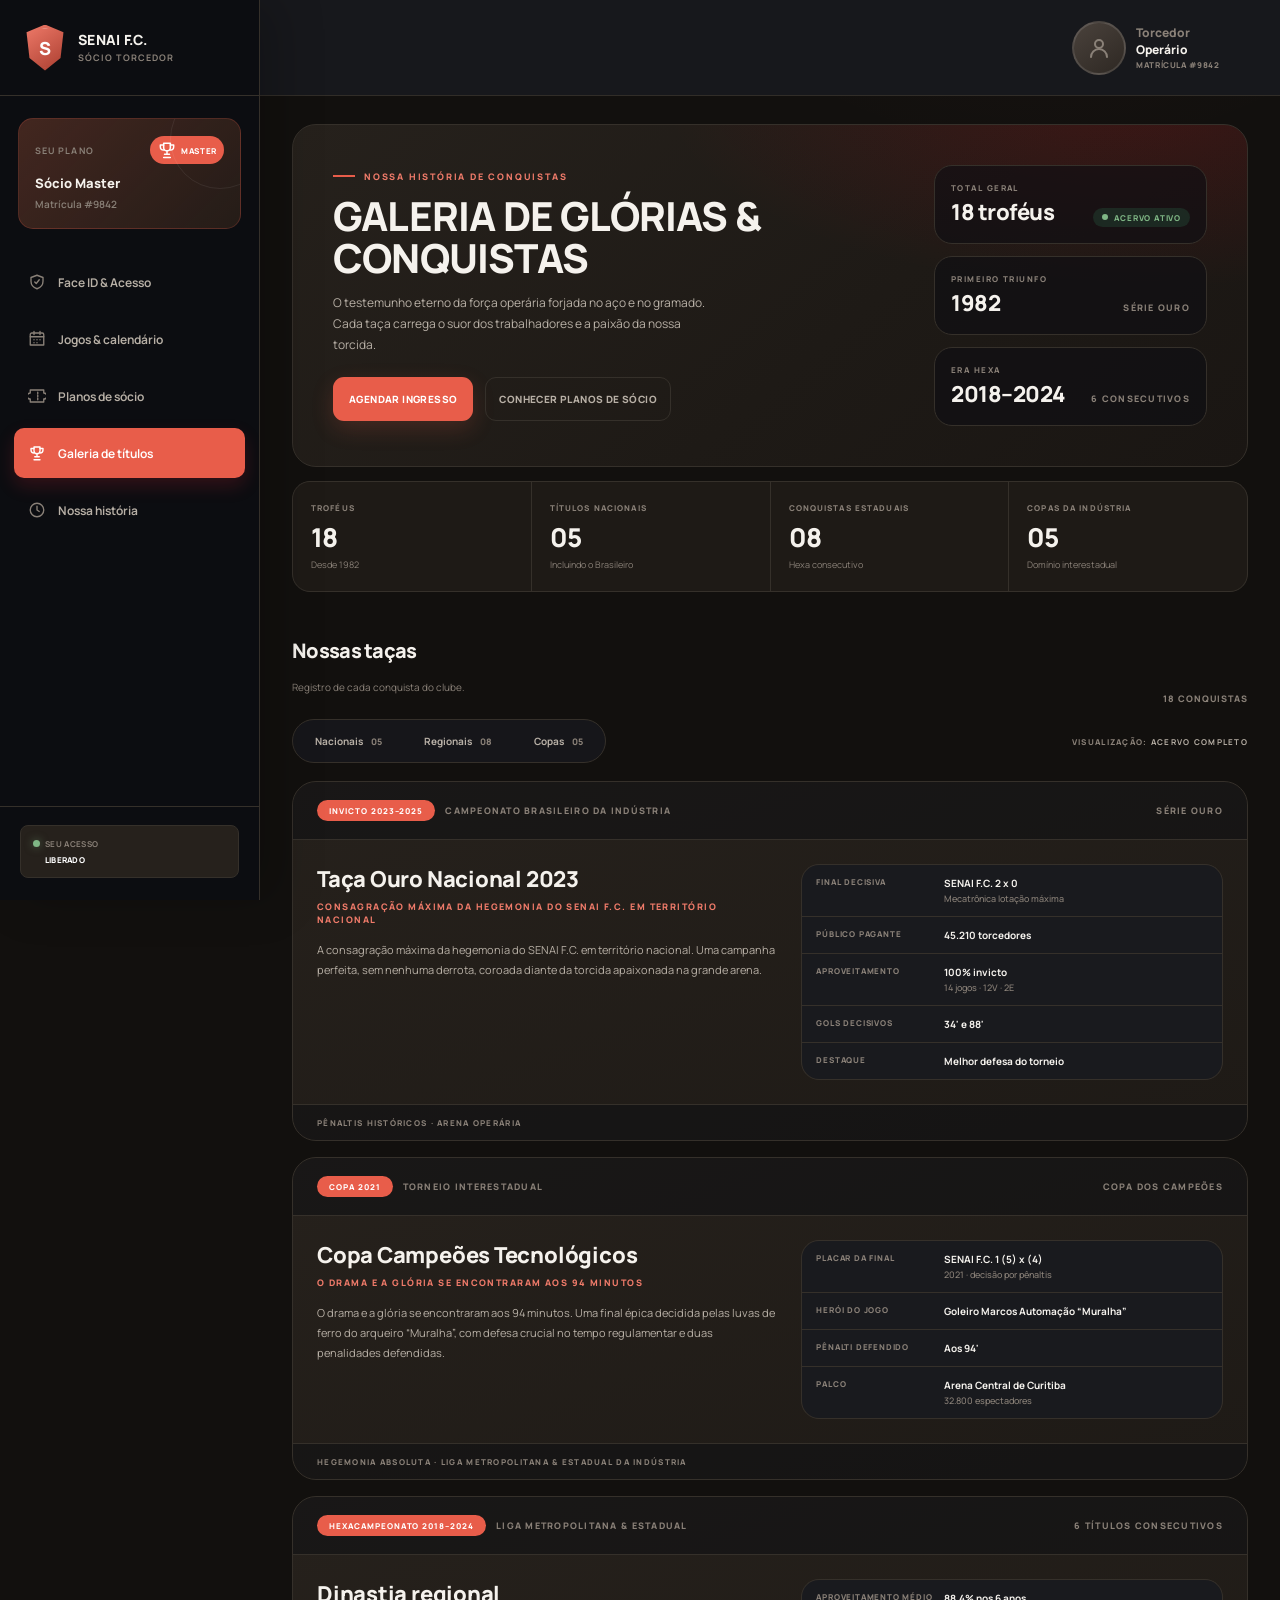
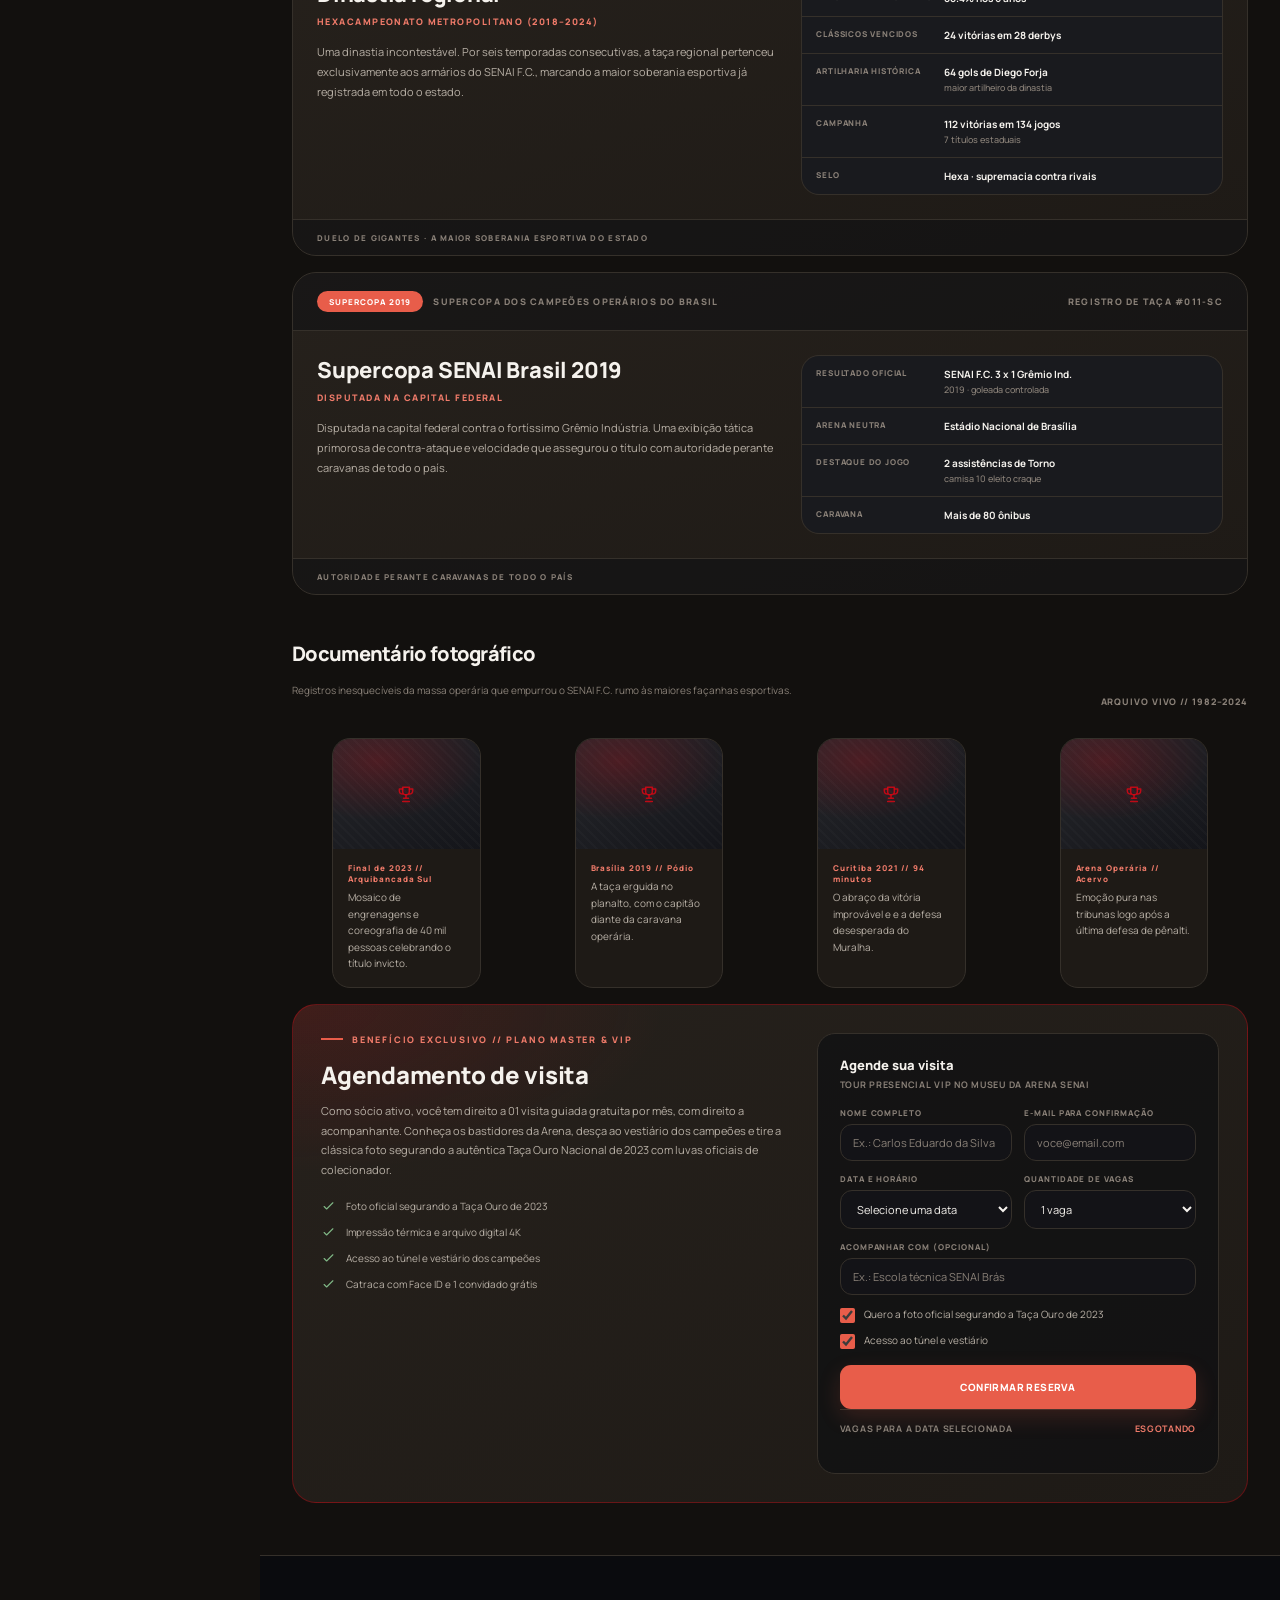
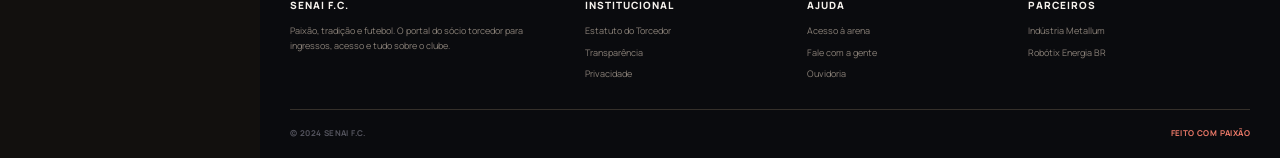
==== commit 46ef6171: "wip: pagina de perfil (HTML + JS + CSS) e limpeza de referencias do Figma" ====
--- a/galeria-de-titulos.html
+++ b/galeria-de-titulos.html
@@ -1,230 +1,445 @@
-<!DOCTYPE html>
-<html lang="pt-BR">
-<head>
-  <meta charset="UTF-8">
-  <meta name="viewport" content="width=device-width, initial-scale=1.0">
-  <meta name="theme-color" content="#0a0a0d">
-  <link rel="icon" type="image/svg+xml" href="assets/images/favicon.svg">
-  <meta name="description" content="Galeria de títulos e conquistas do SENAI F.C.">
-  <title>Galeria de títulos — SENAI F.C.</title>
-  <link rel="preconnect" href="https://fonts.googleapis.com">
-  <link rel="preconnect" href="https://fonts.gstatic.com" crossorigin>
-  <link href="https://fonts.googleapis.com/css2?family=Manrope:wght@400;500;600;700;800&display=swap" rel="stylesheet">
-  <link rel="stylesheet" href="assets/css/senai-torcedor-web.css">
-</head>
-<body data-page="galeria">
-  <a class="skip-link" href="#conteudo">Ir para o conteúdo</a>
-  <svg class="svg-sprite" xmlns="http://www.w3.org/2000/svg" width="0" height="0" aria-hidden="true">
-    <symbol id="icon-home" viewBox="0 0 24 24"><path d="m3 11 9-8 9 8"/><path d="M5 10v10h14V10"/><path d="M9 20v-6h6v6"/></symbol>
-    <symbol id="icon-ticket" viewBox="0 0 24 24"><path d="M3 8a2 2 0 0 0 0 8v4h18v-4a2 2 0 0 0 0-8V4H3Z"/><path d="M13 7v2M13 11v2M13 15v2"/></symbol>
-    <symbol id="icon-chart" viewBox="0 0 24 24"><path d="M4 20V10M10 20V4M16 20v-7M22 20H2"/></symbol>
-    <symbol id="icon-trophy" viewBox="0 0 24 24"><path d="M8 4h8v5a4 4 0 0 1-8 0V4Z"/><path d="M8 6H4v2a4 4 0 0 0 4 4M16 6h4v2a4 4 0 0 1-4 4M12 13v4M8 21h8M9 17h6"/></symbol>
-    <symbol id="icon-shield" viewBox="0 0 24 24"><path d="M12 3 4 6v5c0 5 3.4 8.5 8 10 4.6-1.5 8-5 8-10V6l-8-3Z"/><path d="m9 12 2 2 4-5"/></symbol>
-    <symbol id="icon-headset" viewBox="0 0 24 24"><path d="M4 14v-2a8 8 0 0 1 16 0v2"/><path d="M4 14a2 2 0 0 1 2-2h1v7H6a2 2 0 0 1-2-2v-3ZM20 14a2 2 0 0 0-2-2h-1v7h1a2 2 0 0 0 2-2v-3ZM17 19c0 2-2 3-5 3"/></symbol>
-    <symbol id="icon-calendar" viewBox="0 0 24 24"><path d="M5 4h14a2 2 0 0 1 2 2v14H3V6a2 2 0 0 1 2-2Z"/><path d="M8 2v4M16 2v4M3 9h18M8 13h.01M12 13h.01M16 13h.01M8 17h.01M12 17h.01"/></symbol>
-    <symbol id="icon-clock" viewBox="0 0 24 24"><circle cx="12" cy="12" r="9"/><path d="M12 7v5l3 2"/></symbol>
-    <symbol id="icon-map" viewBox="0 0 24 24"><path d="M20 10c0 5-8 11-8 11S4 15 4 10a8 8 0 1 1 16 0Z"/><circle cx="12" cy="10" r="2.5"/></symbol>
-    <symbol id="icon-stadium" viewBox="0 0 24 24"><path d="M3 9c3-3 15-3 18 0v7H3V9Z"/><path d="M7 12h10M8 16v3M16 16v3M3 9V6h18v3"/></symbol>
-    <symbol id="icon-menu" viewBox="0 0 24 24"><path d="M4 7h16M4 12h16M4 17h16"/></symbol>
-    <symbol id="icon-close" viewBox="0 0 24 24"><path d="m6 6 12 12M18 6 6 18"/></symbol>
-    
-    <symbol id="icon-user" viewBox="0 0 24 24"><circle cx="12" cy="8" r="4"/><path d="M4 21a8 8 0 0 1 16 0"/></symbol>
-    <symbol id="icon-arrow" viewBox="0 0 24 24"><path d="M5 12h14M14 7l5 5-5 5"/></symbol>
-    <symbol id="icon-check" viewBox="0 0 24 24"><path d="m5 12 4 4L19 6"/></symbol>
-    <symbol id="icon-lock" viewBox="0 0 24 24"><rect x="4" y="10" width="16" height="11" rx="2"/><path d="M8 10V7a4 4 0 0 1 8 0v3M12 14v3"/></symbol>
-  </svg>
-
-  <aside class="sidebar" id="sidebar" aria-label="Navegação principal">
-    <div class="sidebar-header"><a class="brand" href="senai-torcedor-web.html" aria-label="SENAI F.C. — página principal"><span class="brand-mark" aria-hidden="true">S</span><span class="brand-copy"><strong>SENAI F.C.</strong><span>Sócio torcedor</span></span></a><button class="icon-button sidebar-close" id="sidebar-close" type="button" aria-label="Fechar menu"><svg class="icon" aria-hidden="true"><use href="#icon-close"></use></svg></button></div>
-    <div class="membership-card" aria-label="Plano Sócio Master"><div class="membership-topline"><span>Seu plano</span><span class="vip-badge"><svg class="icon" aria-hidden="true"><use href="#icon-trophy"></use></svg>Master</span></div><div class="membership-title" data-user-plan>Sócio Master</div><div class="membership-number" data-user-matricula>Matrícula #9842</div></div>
-    <nav class="sidebar-nav" aria-label="Páginas do portal">
-      <a class="nav-link" href="face-id-acesso.html" data-page-link="face-id"><svg class="icon" aria-hidden="true"><use href="#icon-shield"></use></svg><span>Face ID &amp; Acesso</span></a>
-      <a class="nav-link" href="senai-torcedor-web.html" data-page-link="jogos"><svg class="icon" aria-hidden="true"><use href="#icon-calendar"></use></svg><span>Jogos &amp; calendário</span></a>
-      <a class="nav-link" href="planos-de-socio.html" data-page-link="planos"><svg class="icon" aria-hidden="true"><use href="#icon-ticket"></use></svg><span>Planos de sócio</span></a>
-      <a class="nav-link active" href="galeria-de-titulos.html" data-page-link="galeria" aria-current="page"><svg class="icon" aria-hidden="true"><use href="#icon-trophy"></use></svg><span>Galeria de títulos</span></a>
-      <a class="nav-link" href="nossa-historia.html" data-page-link="historia"><svg class="icon" aria-hidden="true"><use href="#icon-clock"></use></svg><span>Nossa história</span></a>
-    </nav>
-    <div class="sidebar-footer"><div class="connection-status"><span>Seu acesso</span><strong>Liberado</strong></div></div>
-  </aside>
-  <button class="sidebar-overlay" id="sidebar-overlay" type="button" aria-label="Fechar menu"></button>
-
-  <div class="main-shell">
-    <header class="topbar"><div class="topbar-inner">
-      <button class="icon-button menu-button" id="menu-button" type="button" aria-label="Abrir menu" aria-controls="sidebar" aria-expanded="false"><svg class="icon" aria-hidden="true"><use href="#icon-menu"></use></svg></button>
-      <nav class="topbar-nav" aria-label="Navegação principal">
-        <a class="topbar-link" href="face-id-acesso.html" data-page-link="face-id">Face ID &amp; Acesso</a>
-        <a class="topbar-link" href="senai-torcedor-web.html" data-page-link="jogos">Jogos &amp; Calendário</a>
-        <a class="topbar-link" href="planos-de-socio.html" data-page-link="planos">Planos de Sócio</a>
-        <a class="topbar-link" href="galeria-de-titulos.html" data-page-link="galeria">Galeria de Títulos</a>
-        <a class="topbar-link" href="nossa-historia.html" data-page-link="historia">Nossa História</a>
-      </nav>
-      <div class="topbar-actions"><button class="profile-button" type="button" data-message="Perfil do Sócio Master #9842 ativo." aria-label="Abrir perfil do torcedor"><span class="avatar avatar-photo" aria-hidden="true"></span><span class="profile-copy"><span>Torcedor</span><strong data-user-name>Operário</strong><small data-user-matricula>Matrícula #9842</small></span></button></div>
-    </div></header>
-
-    <main class="page-container" id="conteudo">
-      <section class="gl-hero" aria-labelledby="gl-title">
-        <div class="gl-hero-inner">
-          <div>
-            <p class="gl-kicker">Nossa história de conquistas</p>
-            <h1 id="gl-title">Galeria de glórias &amp; conquistas</h1>
-            <p class="gl-hero-copy">O testemunho eterno da força operária forjada no aço e no gramado. Cada taça carrega o suor dos trabalhadores e a paixão da nossa torcida.</p>
-            <div class="gl-hero-actions">
-              <a class="primary-button" href="#agendamento">Agendar ingresso</a>
-              <a class="ghost-button" href="planos-de-socio.html">Conhecer planos de sócio</a>
-            </div>
-          </div>
-          <div class="gl-hero-side">
-            <div class="gl-ticket"><p class="gl-ticket-label">Total geral</p><div class="gl-ticket-value"><strong>18 troféus</strong><span class="gl-live">Acervo ativo</span></div></div>
-            <div class="gl-ticket"><p class="gl-ticket-label">Primeiro triunfo</p><div class="gl-ticket-value"><strong>1982</strong><span class="gl-registry">Série Ouro</span></div></div>
-            <div class="gl-ticket"><p class="gl-ticket-label">Era Hexa</p><div class="gl-ticket-value"><strong>2018&ndash;2024</strong><span class="gl-registry">6 consecutivos</span></div></div>
-          </div>
-        </div>
-      </section>
-
-      <div class="gl-totals" role="list" aria-label="Totais do acervo">
-        <div class="gl-total" role="listitem"><span>Troféus</span><strong>18</strong><em>Desde 1982</em></div>
-        <div class="gl-total" role="listitem"><span>Títulos nacionais</span><strong>05</strong><em>Incluindo o Brasileiro</em></div>
-        <div class="gl-total" role="listitem"><span>Conquistas estaduais</span><strong>08</strong><em>Hexa consecutivo</em></div>
-        <div class="gl-total" role="listitem"><span>Copas da indústria</span><strong>05</strong><em>Domínio interestadual</em></div>
-      </div>
-
-      <section class="subpage-section" aria-labelledby="acervo">
-        <div class="subpage-section-header"><div><h2 id="acervo">Nossas taças</h2><p>Registro de cada conquista do clube.</p></div><span class="match-count">18 conquistas</span></div>
-
-        <div class="gl-toolbar">
-          <div class="gl-tabs" role="tablist" aria-label="Filtrar acervo por categoria">
-            <button class="gl-tab" type="button" role="tab" data-gl-filter="nacionais" aria-selected="false">Nacionais <b>05</b></button>
-            <button class="gl-tab" type="button" role="tab" data-gl-filter="regionais" aria-selected="false">Regionais <b>08</b></button>
-            <button class="gl-tab" type="button" role="tab" data-gl-filter="copas" aria-selected="false">Copas <b>05</b></button>
-          </div>
-          <p class="gl-viewmode">Visualização: <b>acervo curado</b></p>
-        </div>
-
-        <article class="gl-dossier" data-gl-category="nacionais">
-          <header class="gl-dossier-head">
-            <div class="gl-dossier-id"><span class="gl-ribbon">Invicto 2023&ndash;2025</span><span class="gl-registry">Campeonato Brasileiro da Indústria</span></div>
-            <span class="gl-registry">Série Ouro</span>
-          </header>
-          <div class="gl-dossier-body">
-            <div>
-              <h2>Taça Ouro Nacional 2023</h2>
-              <p class="gl-dossier-tagline">Consagração máxima da hegemonia do SENAI F.C. em território nacional</p>
-              <p class="gl-dossier-copy">A consagração máxima da hegemonia do SENAI F.C. em território nacional. Uma campanha perfeita, sem nenhuma derrota, coroada diante da torcida apaixonada na grande arena.</p>
-            </div>
-            <div class="gl-stats">
-              <div class="gl-stat"><span>Final decisiva</span><strong>SENAI F.C. 2 x 0<b>Mecatrônica lotação máxima</b></strong></div>
-              <div class="gl-stat"><span>Público pagante</span><strong>45.210 torcedores</strong></div>
-              <div class="gl-stat"><span>Aproveitamento</span><strong>100% invicto <b>14 jogos &middot; 12V &middot; 2E</b></strong></div>
-              <div class="gl-stat"><span>Gols decisivos</span><strong>34' e 88'</strong></div>
-              <div class="gl-stat"><span>Destaque</span><strong>Melhor defesa do torneio</strong></div>
-            </div>
-          </div>
-          <footer class="gl-dossier-foot">Pênaltis históricos &middot; Arena Operária</footer>
-        </article>
-
-        <article class="gl-dossier" data-gl-category="copas">
-          <header class="gl-dossier-head">
-            <div class="gl-dossier-id"><span class="gl-ribbon">Copa 2021</span><span class="gl-registry">Torneio Interestadual</span></div>
-            <span class="gl-registry">Copa dos Campeões</span>
-          </header>
-          <div class="gl-dossier-body">
-            <div>
-              <h2>Copa Campeões Tecnológicos</h2>
-              <p class="gl-dossier-tagline">O drama e a glória se encontraram aos 94 minutos</p>
-              <p class="gl-dossier-copy">O drama e a glória se encontraram aos 94 minutos. Uma final épica decidida pelas luvas de ferro do arqueiro &ldquo;Muralha&rdquo;, com defesa crucial no tempo regulamentar e duas penalidades defendidas.</p>
-            </div>
-            <div class="gl-stats">
-              <div class="gl-stat"><span>Placar da final</span><strong>SENAI F.C. 1 (5) x (4)<b>2021 &middot; decisão por pênaltis</b></strong></div>
-              <div class="gl-stat"><span>Herói do jogo</span><strong>Goleiro Marcos Automação &ldquo;Muralha&rdquo;</strong></div>
-              <div class="gl-stat"><span>Pênalti defendido</span><strong>Aos 94'</strong></div>
-              <div class="gl-stat"><span>Palco</span><strong>Arena Central de Curitiba <b>32.800 espectadores</b></strong></div>
-            </div>
-          </div>
-          <footer class="gl-dossier-foot">Hegemonia absoluta &middot; Liga Metropolitana &amp; Estadual da Indústria</footer>
-        </article>
-
-        <article class="gl-dossier" data-gl-category="regionais">
-          <header class="gl-dossier-head">
-            <div class="gl-dossier-id"><span class="gl-ribbon">Hexacampeonato 2018&ndash;2024</span><span class="gl-registry">Liga Metropolitana &amp; Estadual</span></div>
-            <span class="gl-registry">6 títulos consecutivos</span>
-          </header>
-          <div class="gl-dossier-body">
-            <div>
-              <h2>Dinastia regional</h2>
-              <p class="gl-dossier-tagline">Hexacampeonato Metropolitano (2018&ndash;2024)</p>
-              <p class="gl-dossier-copy">Uma dinastia incontestável. Por seis temporadas consecutivas, a taça regional pertenceu exclusivamente aos armários do SENAI F.C., marcando a maior soberania esportiva já registrada em todo o estado.</p>
-            </div>
-            <div class="gl-stats">
-              <div class="gl-stat"><span>Aproveitamento médio</span><strong>88.4% nos 6 anos</strong></div>
-              <div class="gl-stat"><span>Clássicos vencidos</span><strong>24 vitórias em 28 derbys</strong></div>
-              <div class="gl-stat"><span>Artilharia histórica</span><strong>64 gols de Diego Forja <b>maior artilheiro da dinastia</b></strong></div>
-              <div class="gl-stat"><span>Campanha</span><strong>112 vitórias em 134 jogos <b>7 títulos estaduais</b></strong></div>
-              <div class="gl-stat"><span>Selo</span><strong>Hexa &middot; supremacia contra rivais</strong></div>
-            </div>
-          </div>
-          <footer class="gl-dossier-foot">Duelo de gigantes &middot; a maior soberania esportiva do estado</footer>
-        </article>
-
-        <article class="gl-dossier" data-gl-category="copas">
-          <header class="gl-dossier-head">
-            <div class="gl-dossier-id"><span class="gl-ribbon">Supercopa 2019</span><span class="gl-registry">Supercopa dos Campeões Operários do Brasil</span></div>
-            <span class="gl-registry">Registro de taça #011-SC</span>
-          </header>
-          <div class="gl-dossier-body">
-            <div>
-              <h2>Supercopa SENAI Brasil 2019</h2>
-              <p class="gl-dossier-tagline">Disputada na capital federal</p>
-              <p class="gl-dossier-copy">Disputada na capital federal contra o fortíssimo Grêmio Indústria. Uma exibição tática primorosa de contra-ataque e velocidade que assegurou o título com autoridade perante caravanas de todo o país.</p>
-            </div>
-            <div class="gl-stats">
-              <div class="gl-stat"><span>Resultado oficial</span><strong>SENAI F.C. 3 x 1 Grêmio Ind. <b>2019 &middot; goleada controlada</b></strong></div>
-              <div class="gl-stat"><span>Arena neutra</span><strong>Estádio Nacional de Brasília</strong></div>
-              <div class="gl-stat"><span>Destaque do jogo</span><strong>2 assistências de Torno <b>camisa 10 eleito craque</b></strong></div>
-              <div class="gl-stat"><span>Caravana</span><strong>Mais de 80 ônibus</strong></div>
-            </div>
-          </div>
-          <footer class="gl-dossier-foot">Autoridade perante caravanas de todo o país</footer>
-        </article>
-      </section>
-
-      <section class="subpage-section" aria-labelledby="documentario">
-        <div class="subpage-section-header"><div><h2 id="documentario">Documentário fotográfico</h2><p>Registros inesquecíveis da massa operária que empurrou o SENAI F.C. rumo às maiores façanhas esportivas.</p></div><span class="match-count">Arquivo vivo // 1982&ndash;2024</span></div>
-        <div class="gl-photos">
-          <figure class="gl-photo"><div class="gl-photo-frame"><span class="gl-photo-mark"><svg class="icon" aria-hidden="true"><use href="#icon-trophy"></use></svg></span></div><figcaption><b>Final de 2023 // Arquibancada Sul</b><span>Mosaico de engrenagens e coreografia de 40 mil pessoas celebrando o título invicto.</span></figcaption></figure>
-          <figure class="gl-photo"><div class="gl-photo-frame"><span class="gl-photo-mark"><svg class="icon" aria-hidden="true"><use href="#icon-trophy"></use></svg></span></div><figcaption><b>Brasília 2019 // Pódio</b><span>A taça erguida no planalto, com o capitão diante da caravana operária.</span></figcaption></figure>
-          <figure class="gl-photo"><div class="gl-photo-frame"><span class="gl-photo-mark"><svg class="icon" aria-hidden="true"><use href="#icon-trophy"></use></svg></span></div><figcaption><b>Curitiba 2021 // 94 minutos</b><span>O abraço da vitória improvável e e a defesa desesperada do Muralha.</span></figcaption></figure>
-          <figure class="gl-photo"><div class="gl-photo-frame"><span class="gl-photo-mark"><svg class="icon" aria-hidden="true"><use href="#icon-trophy"></use></svg></span></div><figcaption><b>Arena Operária // Acervo</b><span>Emoção pura nas tribunas logo após a última defesa de pênalti.</span></figcaption></figure>
-        </div>
-      </section>
-
-      <section class="gl-visit" id="agendamento" aria-labelledby="beneficio-title">
-        <div>
-          <p class="gl-kicker">Benefício exclusivo // Plano Master &amp; VIP</p>
-          <h2 id="beneficio-title">Agendamento de visita</h2>
-          <p class="gl-visit-copy">Como sócio ativo, você tem direito a 01 visita guiada gratuita por mês, com direito a acompanhante. Conheça os bastidores da Arena, desça ao vestiário dos campeões e tire a clássica foto segurando a autêntica Taça Ouro Nacional de 2023 com luvas oficiais de colecionador.</p>
-          <ul class="gl-perks">
-            <li><svg class="icon" aria-hidden="true"><use href="#icon-check"></use></svg><span>Foto oficial segurando a Taça Ouro de 2023</span></li>
-            <li><svg class="icon" aria-hidden="true"><use href="#icon-check"></use></svg><span>Impressão térmica e arquivo digital 4K</span></li>
-            <li><svg class="icon" aria-hidden="true"><use href="#icon-check"></use></svg><span>Acesso ao túnel e vestiário dos campeões</span></li>
-            <li><svg class="icon" aria-hidden="true"><use href="#icon-check"></use></svg><span>Catraca com Face ID e 1 convidado grátis</span></li>
-          </ul>
-        </div>
-        <form class="gl-booking" data-message="Visita agendada. Confirmação enviada para o seu e-mail.">
-          <h3>Agende sua visita</h3>
-          <p>Tour presencial VIP no museu da Arena SENAI</p>
-          <div class="gl-field-row"><div class="gl-field"><label for="gl-nome">Nome completo</label><input id="gl-nome" name="nome" type="text" placeholder="Ex.: Carlos Eduardo da Silva" autocomplete="name" required></div><div class="gl-field"><label for="gl-email">E-mail para confirmação</label><input id="gl-email" name="email" type="email" placeholder="voce@email.com" autocomplete="email" required></div></div>
-          <div class="gl-field-row"><div class="gl-field"><label for="gl-data">Data e horário</label><select id="gl-data" name="data" required><option value="">Selecione uma data</option><option>Sábado, 26 de outubro &mdash; 10:30</option><option>Sábado, 09 de novembro &mdash; 10:30</option><option>Sábado, 23 de novembro &mdash; 15:00</option></select></div><div class="gl-field"><label for="gl-qtd">Quantidade de vagas</label><select id="gl-qtd" name="quantidade" required><option value="1">1 vaga</option><option value="2">2 vagas</option><option value="3">3 vagas</option><option value="4">4 vagas</option></select></div></div>
-          <div class="gl-field"><label for="gl-convidado">Acompanhar com (opcional)</label><input id="gl-convidado" name="convidado" type="text" placeholder="Ex.: Escola técnica SENAI Brás" autocomplete="off"></div>
-          <label class="gl-choice"><input type="checkbox" name="perks" value="foto" checked>Quero a foto oficial segurando a Taça Ouro de 2023</label>
-          <label class="gl-choice"><input type="checkbox" name="perks" value="tunel" checked>Acesso ao túnel e vestiário</label>
-          <button class="primary-button" type="submit">Confirmar reserva</button>
-          <p class="gl-seat"><span>Vagas para a data selecionada</span><b>Esgotando</b></p>
-        </form>
-      </section>
-    </main>
-    <footer class="site-footer"><div class="footer-inner"><div class="footer-grid"><div class="footer-column"><h3>SENAI F.C.</h3><p>Paixão, tradição e futebol. O portal do sócio torcedor para ingressos, acesso e tudo sobre o clube.</p></div><div class="footer-column"><h3>Institucional</h3><div class="footer-links"><a href="#">Estatuto do Torcedor</a><a href="#">Transparência</a><a href="#">Privacidade</a></div></div><div class="footer-column"><h3>Ajuda</h3><div class="footer-links"><a href="face-id-acesso.html">Acesso à arena</a><a href="#">Fale com a gente</a><a href="#">Ouvidoria</a></div></div><div class="footer-column"><h3>Parceiros</h3><div class="footer-links"><a href="#">Indústria Metallum</a><a href="#">Robótix Energia BR</a></div></div></div><div class="footer-bottom"><span>© 2024 SENAI F.C.</span><span class="footer-highlight">Feito com paixão</span></div></div></footer>
-  </div>
-  <div class="toast" id="toast" role="status" aria-live="polite" aria-atomic="true"><svg class="icon" aria-hidden="true"><use href="#icon-check"></use></svg><span id="toast-message"></span></div>
-  <script src="assets/js/senai-torcedor-web.js" defer></script>
-</body>
-</html>
+<!DOCTYPE html>+
+<html lang="pt-BR">+
+<head>+
+  <meta charset="UTF-8">+
+  <meta name="viewport" content="width=device-width, initial-scale=1.0">+
+  <meta name="theme-color" content="#0a0a0d">+
+  <link rel="icon" type="image/svg+xml" href="assets/images/favicon.svg">+
+  <meta name="description" content="Galeria de títulos e conquistas do SENAI F.C.">+
+  <title>Galeria de títulos — SENAI F.C.</title>+
+  <link rel="preconnect" href="https://fonts.googleapis.com">+
+  <link rel="preconnect" href="https://fonts.gstatic.com" crossorigin>+
+  <link href="https://fonts.googleapis.com/css2?family=Manrope:wght@400;500;600;700;800&display=swap" rel="stylesheet">+
+  <link rel="stylesheet" href="assets/css/senai-torcedor-web.css">+
+</head>+
+<body data-page="galeria">+
+  <a class="skip-link" href="#conteudo">Ir para o conteúdo</a>+
+  <svg class="svg-sprite" xmlns="http://www.w3.org/2000/svg" width="0" height="0" aria-hidden="true">+
+    <symbol id="icon-home" viewBox="0 0 24 24"><path d="m3 11 9-8 9 8"/><path d="M5 10v10h14V10"/><path d="M9 20v-6h6v6"/></symbol>+
+    <symbol id="icon-ticket" viewBox="0 0 24 24"><path d="M3 8a2 2 0 0 0 0 8v4h18v-4a2 2 0 0 0 0-8V4H3Z"/><path d="M13 7v2M13 11v2M13 15v2"/></symbol>+
+    <symbol id="icon-chart" viewBox="0 0 24 24"><path d="M4 20V10M10 20V4M16 20v-7M22 20H2"/></symbol>+
+    <symbol id="icon-trophy" viewBox="0 0 24 24"><path d="M8 4h8v5a4 4 0 0 1-8 0V4Z"/><path d="M8 6H4v2a4 4 0 0 0 4 4M16 6h4v2a4 4 0 0 1-4 4M12 13v4M8 21h8M9 17h6"/></symbol>+
+    <symbol id="icon-shield" viewBox="0 0 24 24"><path d="M12 3 4 6v5c0 5 3.4 8.5 8 10 4.6-1.5 8-5 8-10V6l-8-3Z"/><path d="m9 12 2 2 4-5"/></symbol>+
+    <symbol id="icon-headset" viewBox="0 0 24 24"><path d="M4 14v-2a8 8 0 0 1 16 0v2"/><path d="M4 14a2 2 0 0 1 2-2h1v7H6a2 2 0 0 1-2-2v-3ZM20 14a2 2 0 0 0-2-2h-1v7h1a2 2 0 0 0 2-2v-3ZM17 19c0 2-2 3-5 3"/></symbol>+
+    <symbol id="icon-calendar" viewBox="0 0 24 24"><path d="M5 4h14a2 2 0 0 1 2 2v14H3V6a2 2 0 0 1 2-2Z"/><path d="M8 2v4M16 2v4M3 9h18M8 13h.01M12 13h.01M16 13h.01M8 17h.01M12 17h.01"/></symbol>+
+    <symbol id="icon-clock" viewBox="0 0 24 24"><circle cx="12" cy="12" r="9"/><path d="M12 7v5l3 2"/></symbol>+
+    <symbol id="icon-map" viewBox="0 0 24 24"><path d="M20 10c0 5-8 11-8 11S4 15 4 10a8 8 0 1 1 16 0Z"/><circle cx="12" cy="10" r="2.5"/></symbol>+
+    <symbol id="icon-stadium" viewBox="0 0 24 24"><path d="M3 9c3-3 15-3 18 0v7H3V9Z"/><path d="M7 12h10M8 16v3M16 16v3M3 9V6h18v3"/></symbol>+
+    <symbol id="icon-menu" viewBox="0 0 24 24"><path d="M4 7h16M4 12h16M4 17h16"/></symbol>+
+    <symbol id="icon-close" viewBox="0 0 24 24"><path d="m6 6 12 12M18 6 6 18"/></symbol>+
+    +
+    <symbol id="icon-user" viewBox="0 0 24 24"><circle cx="12" cy="8" r="4"/><path d="M4 21a8 8 0 0 1 16 0"/></symbol>+
+    <symbol id="icon-arrow" viewBox="0 0 24 24"><path d="M5 12h14M14 7l5 5-5 5"/></symbol>+
+    <symbol id="icon-check" viewBox="0 0 24 24"><path d="m5 12 4 4L19 6"/></symbol>+
+    <symbol id="icon-lock" viewBox="0 0 24 24"><rect x="4" y="10" width="16" height="11" rx="2"/><path d="M8 10V7a4 4 0 0 1 8 0v3M12 14v3"/></symbol>+
+  </svg>+
++
+  <aside class="sidebar" id="sidebar" aria-label="Navegação principal">+
+    <div class="sidebar-header"><a class="brand" href="senai-torcedor-web.html" aria-label="SENAI F.C. — página principal"><span class="brand-mark" aria-hidden="true">S</span><span class="brand-copy"><strong>SENAI F.C.</strong><span>Sócio torcedor</span></span></a><button class="icon-button sidebar-close" id="sidebar-close" type="button" aria-label="Fechar menu"><svg class="icon" aria-hidden="true"><use href="#icon-close"></use></svg></button></div>+
+    <div class="membership-card" aria-label="Plano Sócio Master"><div class="membership-topline"><span>Seu plano</span><span class="vip-badge"><svg class="icon" aria-hidden="true"><use href="#icon-trophy"></use></svg>Master</span></div><div class="membership-title" data-user-plan>Sócio Master</div><div class="membership-number" data-user-matricula>Matrícula #9842</div></div>+
+    <nav class="sidebar-nav" aria-label="Páginas do portal">+
+      <a class="nav-link" href="face-id-acesso.html" data-page-link="face-id"><svg class="icon" aria-hidden="true"><use href="#icon-shield"></use></svg><span>Face ID &amp; Acesso</span></a>+
+      <a class="nav-link" href="senai-torcedor-web.html" data-page-link="jogos"><svg class="icon" aria-hidden="true"><use href="#icon-calendar"></use></svg><span>Jogos &amp; calendário</span></a>+
+      <a class="nav-link" href="planos-de-socio.html" data-page-link="planos"><svg class="icon" aria-hidden="true"><use href="#icon-ticket"></use></svg><span>Planos de sócio</span></a>+
+      <a class="nav-link active" href="galeria-de-titulos.html" data-page-link="galeria" aria-current="page"><svg class="icon" aria-hidden="true"><use href="#icon-trophy"></use></svg><span>Galeria de títulos</span></a>+
+      <a class="nav-link" href="nossa-historia.html" data-page-link="historia"><svg class="icon" aria-hidden="true"><use href="#icon-clock"></use></svg><span>Nossa história</span></a>+
+    </nav>+
+    <div class="sidebar-footer"><div class="connection-status"><span>Seu acesso</span><strong>Liberado</strong></div></div>+
+  </aside>+
+  <button class="sidebar-overlay" id="sidebar-overlay" type="button" aria-label="Fechar menu"></button>+
++
+  <div class="main-shell">+
+    <header class="topbar"><div class="topbar-inner">+
+      <button class="icon-button menu-button" id="menu-button" type="button" aria-label="Abrir menu" aria-controls="sidebar" aria-expanded="false"><svg class="icon" aria-hidden="true"><use href="#icon-menu"></use></svg></button>+
+      <div class="topbar-actions"><a class="profile-button" href="perfil.html" aria-label="Abrir configurações do perfil"><span class="avatar avatar-photo" aria-hidden="true"></span><span class="profile-copy"><span>Torcedor</span><strong data-user-name>Operário</strong><small data-user-matricula>Matrícula #9842</small></span></a></div>+
+    </div></header>+
++
+    <main class="page-container" id="conteudo">+
+      <section class="gl-hero" aria-labelledby="gl-title">+
+        <div class="gl-hero-inner">+
+          <div>+
+            <p class="gl-kicker">Nossa história de conquistas</p>+
+            <h1 id="gl-title">Galeria de glórias &amp; conquistas</h1>+
+            <p class="gl-hero-copy">O testemunho eterno da força operária forjada no aço e no gramado. Cada taça carrega o suor dos trabalhadores e a paixão da nossa torcida.</p>+
+            <div class="gl-hero-actions">+
+              <a class="primary-button" href="#agendamento">Agendar ingresso</a>+
+              <a class="ghost-button" href="planos-de-socio.html">Conhecer planos de sócio</a>+
+            </div>+
+          </div>+
+          <div class="gl-hero-side">+
+            <div class="gl-ticket"><p class="gl-ticket-label">Total geral</p><div class="gl-ticket-value"><strong>18 troféus</strong><span class="gl-live">Acervo ativo</span></div></div>+
+            <div class="gl-ticket"><p class="gl-ticket-label">Primeiro triunfo</p><div class="gl-ticket-value"><strong>1982</strong><span class="gl-registry">Série Ouro</span></div></div>+
+            <div class="gl-ticket"><p class="gl-ticket-label">Era Hexa</p><div class="gl-ticket-value"><strong>2018&ndash;2024</strong><span class="gl-registry">6 consecutivos</span></div></div>+
+          </div>+
+        </div>+
+      </section>+
++
+      <div class="gl-totals" role="list" aria-label="Totais do acervo">+
+        <div class="gl-total" role="listitem"><span>Troféus</span><strong>18</strong><em>Desde 1982</em></div>+
+        <div class="gl-total" role="listitem"><span>Títulos nacionais</span><strong>05</strong><em>Incluindo o Brasileiro</em></div>+
+        <div class="gl-total" role="listitem"><span>Conquistas estaduais</span><strong>08</strong><em>Hexa consecutivo</em></div>+
+        <div class="gl-total" role="listitem"><span>Copas da indústria</span><strong>05</strong><em>Domínio interestadual</em></div>+
+      </div>+
++
+      <section class="subpage-section" aria-labelledby="acervo">+
+        <div class="subpage-section-header"><div><h2 id="acervo">Nossas taças</h2><p>Registro de cada conquista do clube.</p></div><span class="match-count">18 conquistas</span></div>+
++
+        <div class="gl-toolbar">+
+          <div class="gl-tabs" role="tablist" aria-label="Filtrar acervo por categoria">+
+            <button class="gl-tab" type="button" role="tab" data-gl-filter="nacionais" aria-selected="false">Nacionais <b>05</b></button>+
+            <button class="gl-tab" type="button" role="tab" data-gl-filter="regionais" aria-selected="false">Regionais <b>08</b></button>+
+            <button class="gl-tab" type="button" role="tab" data-gl-filter="copas" aria-selected="false">Copas <b>05</b></button>+
+          </div>+
+          <p class="gl-viewmode">Visualização: <b>acervo curado</b></p>+
+        </div>+
++
+        <article class="gl-dossier" data-gl-category="nacionais">+
+          <header class="gl-dossier-head">+
+            <div class="gl-dossier-id"><span class="gl-ribbon">Invicto 2023&ndash;2025</span><span class="gl-registry">Campeonato Brasileiro da Indústria</span></div>+
+            <span class="gl-registry">Série Ouro</span>+
+          </header>+
+          <div class="gl-dossier-body">+
+            <div>+
+              <h2>Taça Ouro Nacional 2023</h2>+
+              <p class="gl-dossier-tagline">Consagração máxima da hegemonia do SENAI F.C. em território nacional</p>+
+              <p class="gl-dossier-copy">A consagração máxima da hegemonia do SENAI F.C. em território nacional. Uma campanha perfeita, sem nenhuma derrota, coroada diante da torcida apaixonada na grande arena.</p>+
+            </div>+
+            <div class="gl-stats">+
+              <div class="gl-stat"><span>Final decisiva</span><strong>SENAI F.C. 2 x 0<b>Mecatrônica lotação máxima</b></strong></div>+
+              <div class="gl-stat"><span>Público pagante</span><strong>45.210 torcedores</strong></div>+
+              <div class="gl-stat"><span>Aproveitamento</span><strong>100% invicto <b>14 jogos &middot; 12V &middot; 2E</b></strong></div>+
+              <div class="gl-stat"><span>Gols decisivos</span><strong>34' e 88'</strong></div>+
+              <div class="gl-stat"><span>Destaque</span><strong>Melhor defesa do torneio</strong></div>+
+            </div>+
+          </div>+
+          <footer class="gl-dossier-foot">Pênaltis históricos &middot; Arena Operária</footer>+
+        </article>+
++
+        <article class="gl-dossier" data-gl-category="copas">+
+          <header class="gl-dossier-head">+
+            <div class="gl-dossier-id"><span class="gl-ribbon">Copa 2021</span><span class="gl-registry">Torneio Interestadual</span></div>+
+            <span class="gl-registry">Copa dos Campeões</span>+
+          </header>+
+          <div class="gl-dossier-body">+
+            <div>+
+              <h2>Copa Campeões Tecnológicos</h2>+
+              <p class="gl-dossier-tagline">O drama e a glória se encontraram aos 94 minutos</p>+
+              <p class="gl-dossier-copy">O drama e a glória se encontraram aos 94 minutos. Uma final épica decidida pelas luvas de ferro do arqueiro &ldquo;Muralha&rdquo;, com defesa crucial no tempo regulamentar e duas penalidades defendidas.</p>+
+            </div>+
+            <div class="gl-stats">+
+              <div class="gl-stat"><span>Placar da final</span><strong>SENAI F.C. 1 (5) x (4)<b>2021 &middot; decisão por pênaltis</b></strong></div>+
+              <div class="gl-stat"><span>Herói do jogo</span><strong>Goleiro Marcos Automação &ldquo;Muralha&rdquo;</strong></div>+
+              <div class="gl-stat"><span>Pênalti defendido</span><strong>Aos 94'</strong></div>+
+              <div class="gl-stat"><span>Palco</span><strong>Arena Central de Curitiba <b>32.800 espectadores</b></strong></div>+
+            </div>+
+          </div>+
+          <footer class="gl-dossier-foot">Hegemonia absoluta &middot; Liga Metropolitana &amp; Estadual da Indústria</footer>+
+        </article>+
++
+        <article class="gl-dossier" data-gl-category="regionais">+
+          <header class="gl-dossier-head">+
+            <div class="gl-dossier-id"><span class="gl-ribbon">Hexacampeonato 2018&ndash;2024</span><span class="gl-registry">Liga Metropolitana &amp; Estadual</span></div>+
+            <span class="gl-registry">6 títulos consecutivos</span>+
+          </header>+
+          <div class="gl-dossier-body">+
+            <div>+
+              <h2>Dinastia regional</h2>+
+              <p class="gl-dossier-tagline">Hexacampeonato Metropolitano (2018&ndash;2024)</p>+
+              <p class="gl-dossier-copy">Uma dinastia incontestável. Por seis temporadas consecutivas, a taça regional pertenceu exclusivamente aos armários do SENAI F.C., marcando a maior soberania esportiva já registrada em todo o estado.</p>+
+            </div>+
+            <div class="gl-stats">+
+              <div class="gl-stat"><span>Aproveitamento médio</span><strong>88.4% nos 6 anos</strong></div>+
+              <div class="gl-stat"><span>Clássicos vencidos</span><strong>24 vitórias em 28 derbys</strong></div>+
+              <div class="gl-stat"><span>Artilharia histórica</span><strong>64 gols de Diego Forja <b>maior artilheiro da dinastia</b></strong></div>+
+              <div class="gl-stat"><span>Campanha</span><strong>112 vitórias em 134 jogos <b>7 títulos estaduais</b></strong></div>+
+              <div class="gl-stat"><span>Selo</span><strong>Hexa &middot; supremacia contra rivais</strong></div>+
+            </div>+
+          </div>+
+          <footer class="gl-dossier-foot">Duelo de gigantes &middot; a maior soberania esportiva do estado</footer>+
+        </article>+
++
+        <article class="gl-dossier" data-gl-category="copas">+
+          <header class="gl-dossier-head">+
+            <div class="gl-dossier-id"><span class="gl-ribbon">Supercopa 2019</span><span class="gl-registry">Supercopa dos Campeões Operários do Brasil</span></div>+
+            <span class="gl-registry">Registro de taça #011-SC</span>+
+          </header>+
+          <div class="gl-dossier-body">+
+            <div>+
+              <h2>Supercopa SENAI Brasil 2019</h2>+
+              <p class="gl-dossier-tagline">Disputada na capital federal</p>+
+              <p class="gl-dossier-copy">Disputada na capital federal contra o fortíssimo Grêmio Indústria. Uma exibição tática primorosa de contra-ataque e velocidade que assegurou o título com autoridade perante caravanas de todo o país.</p>+
+            </div>+
+            <div class="gl-stats">+
+              <div class="gl-stat"><span>Resultado oficial</span><strong>SENAI F.C. 3 x 1 Grêmio Ind. <b>2019 &middot; goleada controlada</b></strong></div>+
+              <div class="gl-stat"><span>Arena neutra</span><strong>Estádio Nacional de Brasília</strong></div>+
+              <div class="gl-stat"><span>Destaque do jogo</span><strong>2 assistências de Torno <b>camisa 10 eleito craque</b></strong></div>+
+              <div class="gl-stat"><span>Caravana</span><strong>Mais de 80 ônibus</strong></div>+
+            </div>+
+          </div>+
+          <footer class="gl-dossier-foot">Autoridade perante caravanas de todo o país</footer>+
+        </article>+
+      </section>+
++
+      <section class="subpage-section" aria-labelledby="documentario">+
+        <div class="subpage-section-header"><div><h2 id="documentario">Documentário fotográfico</h2><p>Registros inesquecíveis da massa operária que empurrou o SENAI F.C. rumo às maiores façanhas esportivas.</p></div><span class="match-count">Arquivo vivo // 1982&ndash;2024</span></div>+
+        <div class="gl-photos">+
+          <figure class="gl-photo"><div class="gl-photo-frame"><span class="gl-photo-mark"><svg class="icon" aria-hidden="true"><use href="#icon-trophy"></use></svg></span></div><figcaption><b>Final de 2023 // Arquibancada Sul</b><span>Mosaico de engrenagens e coreografia de 40 mil pessoas celebrando o título invicto.</span></figcaption></figure>+
+          <figure class="gl-photo"><div class="gl-photo-frame"><span class="gl-photo-mark"><svg class="icon" aria-hidden="true"><use href="#icon-trophy"></use></svg></span></div><figcaption><b>Brasília 2019 // Pódio</b><span>A taça erguida no planalto, com o capitão diante da caravana operária.</span></figcaption></figure>+
+          <figure class="gl-photo"><div class="gl-photo-frame"><span class="gl-photo-mark"><svg class="icon" aria-hidden="true"><use href="#icon-trophy"></use></svg></span></div><figcaption><b>Curitiba 2021 // 94 minutos</b><span>O abraço da vitória improvável e e a defesa desesperada do Muralha.</span></figcaption></figure>+
+          <figure class="gl-photo"><div class="gl-photo-frame"><span class="gl-photo-mark"><svg class="icon" aria-hidden="true"><use href="#icon-trophy"></use></svg></span></div><figcaption><b>Arena Operária // Acervo</b><span>Emoção pura nas tribunas logo após a última defesa de pênalti.</span></figcaption></figure>+
+        </div>+
+      </section>+
++
+      <section class="gl-visit" id="agendamento" aria-labelledby="beneficio-title">+
+        <div>+
+          <p class="gl-kicker">Benefício exclusivo // Plano Master &amp; VIP</p>+
+          <h2 id="beneficio-title">Agendamento de visita</h2>+
+          <p class="gl-visit-copy">Como sócio ativo, você tem direito a 01 visita guiada gratuita por mês, com direito a acompanhante. Conheça os bastidores da Arena, desça ao vestiário dos campeões e tire a clássica foto segurando a autêntica Taça Ouro Nacional de 2023 com luvas oficiais de colecionador.</p>+
+          <ul class="gl-perks">+
+            <li><svg class="icon" aria-hidden="true"><use href="#icon-check"></use></svg><span>Foto oficial segurando a Taça Ouro de 2023</span></li>+
+            <li><svg class="icon" aria-hidden="true"><use href="#icon-check"></use></svg><span>Impressão térmica e arquivo digital 4K</span></li>+
+            <li><svg class="icon" aria-hidden="true"><use href="#icon-check"></use></svg><span>Acesso ao túnel e vestiário dos campeões</span></li>+
+            <li><svg class="icon" aria-hidden="true"><use href="#icon-check"></use></svg><span>Catraca com Face ID e 1 convidado grátis</span></li>+
+          </ul>+
+        </div>+
+        <form class="gl-booking" data-message="Visita agendada. Confirmação enviada para o seu e-mail.">+
+          <h3>Agende sua visita</h3>+
+          <p>Tour presencial VIP no museu da Arena SENAI</p>+
+          <div class="gl-field-row"><div class="gl-field"><label for="gl-nome">Nome completo</label><input id="gl-nome" name="nome" type="text" placeholder="Ex.: Carlos Eduardo da Silva" autocomplete="name" required></div><div class="gl-field"><label for="gl-email">E-mail para confirmação</label><input id="gl-email" name="email" type="email" placeholder="voce@email.com" autocomplete="email" required></div></div>+
+          <div class="gl-field-row"><div class="gl-field"><label for="gl-data">Data e horário</label><select id="gl-data" name="data" required><option value="">Selecione uma data</option><option>Sábado, 26 de outubro &mdash; 10:30</option><option>Sábado, 09 de novembro &mdash; 10:30</option><option>Sábado, 23 de novembro &mdash; 15:00</option></select></div><div class="gl-field"><label for="gl-qtd">Quantidade de vagas</label><select id="gl-qtd" name="quantidade" required><option value="1">1 vaga</option><option value="2">2 vagas</option><option value="3">3 vagas</option><option value="4">4 vagas</option></select></div></div>+
+          <div class="gl-field"><label for="gl-convidado">Acompanhar com (opcional)</label><input id="gl-convidado" name="convidado" type="text" placeholder="Ex.: Escola técnica SENAI Brás" autocomplete="off"></div>+
+          <label class="gl-choice"><input type="checkbox" name="perks" value="foto" checked>Quero a foto oficial segurando a Taça Ouro de 2023</label>+
+          <label class="gl-choice"><input type="checkbox" name="perks" value="tunel" checked>Acesso ao túnel e vestiário</label>+
+          <button class="primary-button" type="submit">Confirmar reserva</button>+
+          <p class="gl-seat"><span>Vagas para a data selecionada</span><b>Esgotando</b></p>+
+        </form>+
+      </section>+
+    </main>
+    <footer class="site-footer"><div class="footer-inner"><div class="footer-grid"><div class="footer-column"><h3>SENAI F.C.</h3><p>Paixão, tradição e futebol. O portal do sócio torcedor para ingressos, acesso e tudo sobre o clube.</p></div><div class="footer-column"><h3>Institucional</h3><div class="footer-links"><a href="#">Estatuto do Torcedor</a><a href="#">Transparência</a><a href="#">Privacidade</a></div></div><div class="footer-column"><h3>Ajuda</h3><div class="footer-links"><a href="face-id-acesso.html">Acesso à arena</a><a href="#">Fale com a gente</a><a href="#">Ouvidoria</a></div></div><div class="footer-column"><h3>Parceiros</h3><div class="footer-links"><a href="#">Indústria Metallum</a><a href="#">Robótix Energia BR</a></div></div></div><div class="footer-bottom"><span>© 2024 SENAI F.C.</span><span class="footer-highlight">Feito com paixão</span></div></div></footer>+
+  </div>+
+  <div class="toast" id="toast" role="status" aria-live="polite" aria-atomic="true"><svg class="icon" aria-hidden="true"><use href="#icon-check"></use></svg><span id="toast-message"></span></div>+
+  <script src="assets/js/senai-torcedor-web.js" defer></script>+
+</body>+
+</html>+
--- a/assets/css/senai-torcedor-web.css
+++ b/assets/css/senai-torcedor-web.css
@@ -3309,43 +3309,6 @@
   padding-inline: 32px;
 }
 
-.topbar-nav {
-  display: flex;
-  height: 100%;
-  align-items: center;
-  gap: 0;
-  overflow-x: auto;
-  scrollbar-width: none;
-}
-
-.topbar-nav::-webkit-scrollbar {
-  display: none;
-}
-
-.topbar-link {
-  display: flex;
-  height: 100%;
-  align-items: center;
-  padding: 0 16px;
-  border-bottom: 2px solid transparent;
-  color: var(--text-3);
-  font-size: 10px;
-  font-weight: 700;
-  letter-spacing: 0.08em;
-  text-transform: uppercase;
-  white-space: nowrap;
-  transition: color 0.18s ease, border-color 0.18s ease;
-}
-
-.topbar-link:hover,
-.topbar-link.active {
-  color: #fff;
-}
-
-.topbar-link.active {
-  border-bottom-color: var(--red-bright);
-}
-
 .topbar-actions {
   gap: 12px;
   margin-left: auto;
@@ -3430,18 +3393,9 @@
   :root {
     --sidebar-width: 260px;
   }
-
-  .topbar-link {
-    padding-inline: 11px;
-    font-size: 9px;
-  }
 }
 
 @media (max-width: 1080px) {
-  .topbar-nav {
-    display: none;
-  }
-
   .topbar-actions {
     margin-left: auto;
   }
@@ -9198,3 +9152,199 @@
   min-height: 46px;
   padding-inline: 22px;
 }
+
+/* ==========================================================================
+   AJUSTES MOBILE DA TELA DE PERFIL
+   Mesmo padrao do bloco "AJUSTES MOBILE" do portal: piso de 12 px,
+   alvos de toque de 44 px e zero overflow de documento.
+   ========================================================================== */
+
+@media (max-width: 760px) {
+  .pf-page {
+    padding-bottom: 132px;
+  }
+
+  .pf-hero {
+    grid-template-columns: minmax(0, 1fr);
+    gap: 18px;
+    padding: 22px 18px;
+    text-align: center;
+  }
+
+  .pf-avatar-wrap {
+    justify-self: center;
+  }
+
+  .pf-hero-copy h1 {
+    font-size: 22px;
+  }
+
+  .pf-hero-sub {
+    margin-bottom: 12px;
+    font-size: 12px;
+  }
+
+  .pf-hero-tags {
+    justify-content: center;
+  }
+
+  .pf-tag {
+    font-size: 12px;
+  }
+
+  .pf-hero-stats {
+    width: 100%;
+  }
+
+  .pf-hero-stats div {
+    min-width: 0;
+    padding: 10px 6px;
+  }
+
+  .pf-hero-stats dt {
+    font-size: 12px;
+    letter-spacing: 0.04em;
+  }
+
+  .pf-hero-stats dd {
+    font-size: 20px;
+  }
+
+  .pf-layout {
+    grid-template-columns: minmax(0, 1fr);
+    gap: 14px;
+    margin-top: 14px;
+  }
+
+  .pf-main,
+  .pf-side {
+    gap: 14px;
+  }
+
+  .pf-card {
+    padding: 18px 16px;
+  }
+
+  .pf-card-head {
+    margin-bottom: 16px;
+  }
+
+  .pf-card-head h2 {
+    font-size: 15px;
+  }
+
+  .pf-card-head p {
+    font-size: 12px;
+  }
+
+  .pf-grid {
+    grid-template-columns: minmax(0, 1fr);
+    gap: 12px;
+  }
+
+  .pf-field label {
+    font-size: 12px;
+  }
+
+  /* 16 px evita o zoom automatico do iOS ao focar o campo */
+  .pf-field input,
+  .pf-field select {
+    min-height: 48px;
+    font-size: 16px;
+  }
+
+  .pf-switch-row {
+    gap: 14px;
+    padding: 14px 0;
+  }
+
+  .pf-switch-copy strong {
+    font-size: 13px;
+  }
+
+  .pf-switch-copy p {
+    font-size: 12px;
+  }
+
+  /* alvo de toque do interruptor */
+  .pf-switch {
+    display: grid;
+    min-width: 52px;
+    min-height: 44px;
+    place-items: center;
+  }
+
+  .pf-strength-text {
+    font-size: 12px;
+  }
+
+  .pf-session-list li {
+    flex-wrap: wrap;
+    padding: 12px;
+  }
+
+  .pf-session-list strong {
+    font-size: 13px;
+  }
+
+  .pf-session-list p {
+    font-size: 12px;
+  }
+
+  .pf-session-end {
+    width: 100%;
+    min-height: 44px;
+    font-size: 12px;
+  }
+
+  .pf-plan-list li,
+  .pf-check-list li {
+    font-size: 13px;
+  }
+
+  .pf-plan-renew,
+  .pf-danger-note {
+    font-size: 12px;
+  }
+
+  .pf-badge {
+    font-size: 11px;
+  }
+
+  .pf-logout {
+    min-height: 44px;
+    font-size: 13px;
+  }
+
+  .pf-avatar-edit {
+    width: 44px;
+    height: 44px;
+  }
+
+  /* barra de acao fixa, sem a reserva da sidebar */
+  .pf-actions {
+    left: 0;
+    flex-direction: column;
+    align-items: stretch;
+    gap: 10px;
+    padding: 12px 16px calc(12px + env(safe-area-inset-bottom));
+  }
+
+  .pf-actions-status {
+    text-align: center;
+    font-size: 12px;
+  }
+
+  .pf-actions-buttons {
+    display: grid;
+    grid-template-columns: repeat(2, minmax(0, 1fr));
+    gap: 10px;
+  }
+
+  .pf-actions-buttons .primary-button,
+  .pf-actions-buttons .ghost-button {
+    min-height: 48px;
+    padding-inline: 12px;
+    font-size: 13px;
+  }
+}
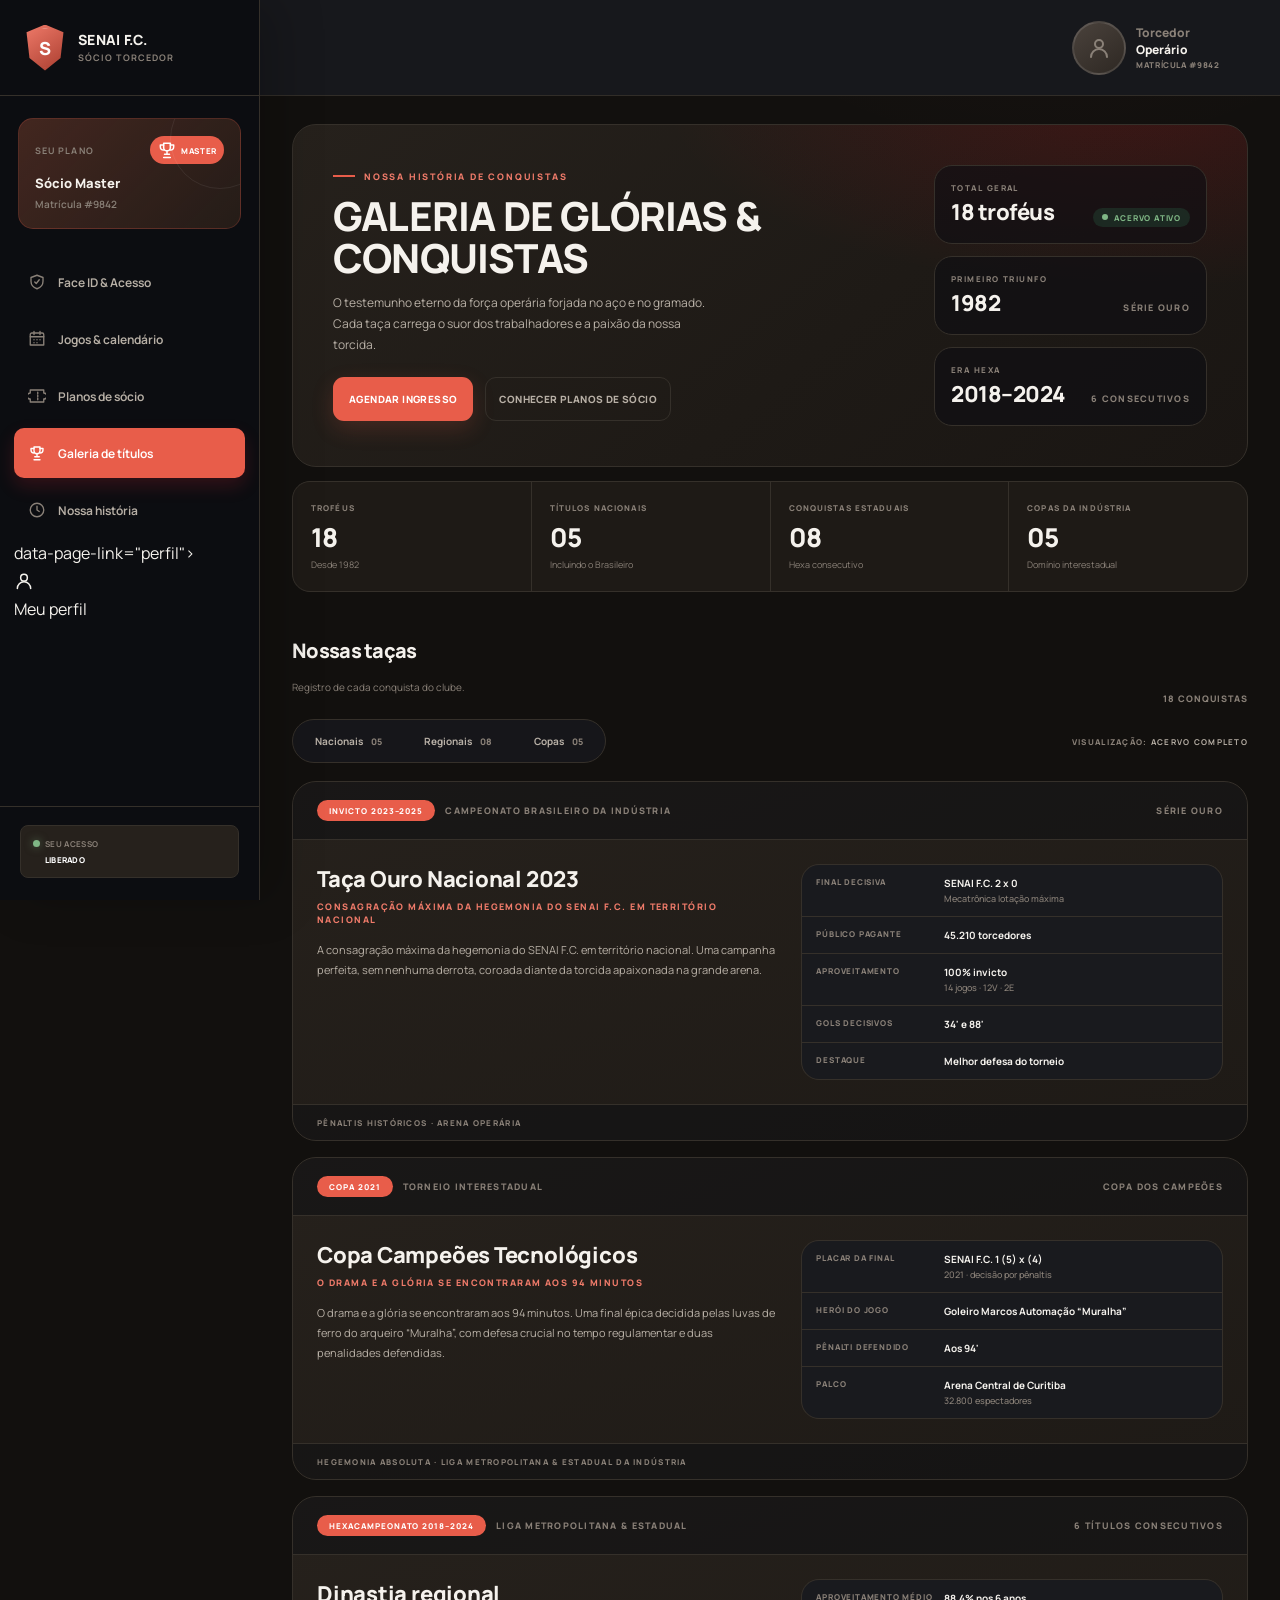
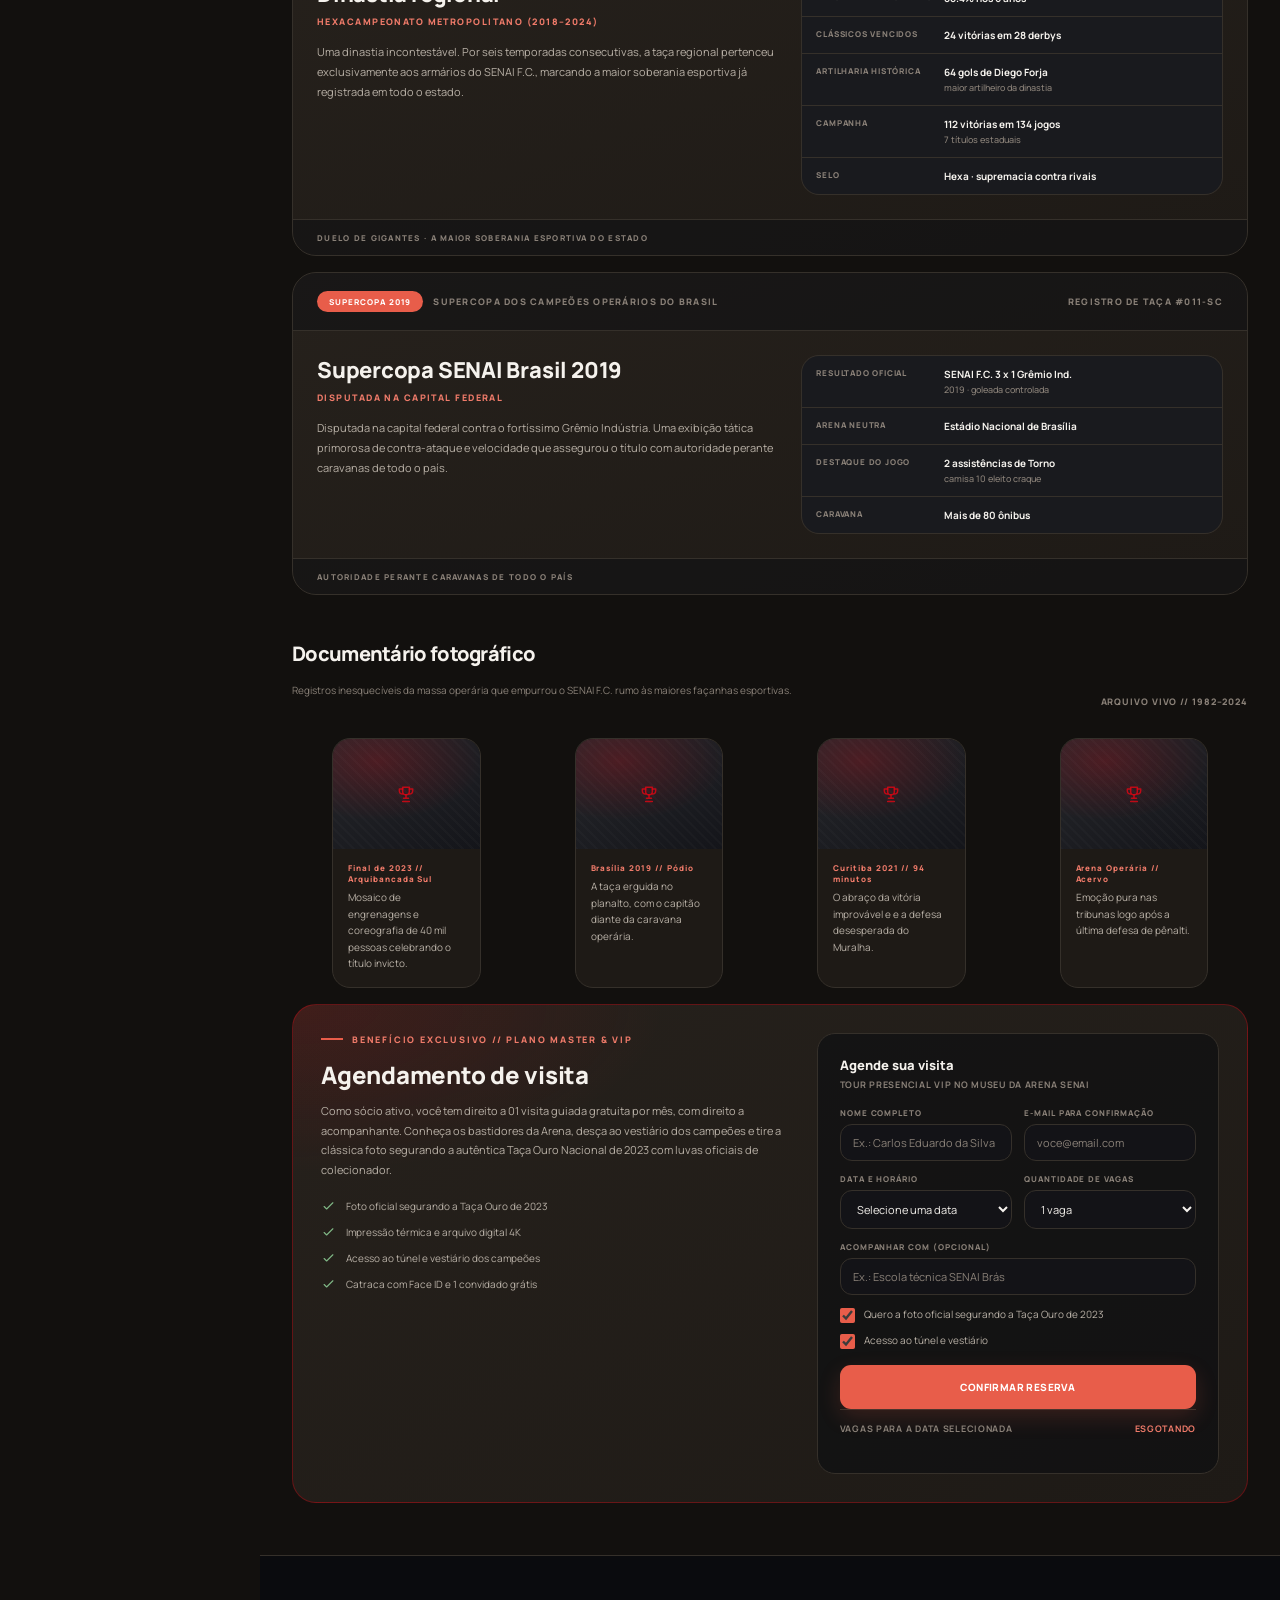
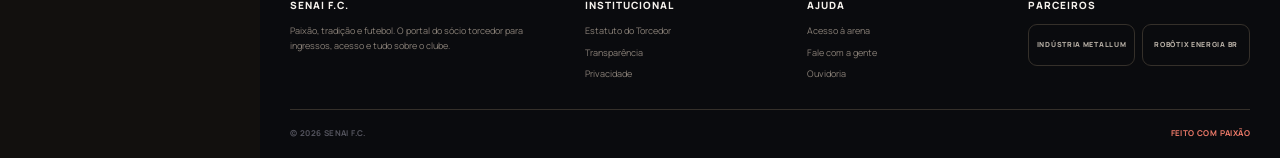
==== commit 2f672de1: "fase 1: temporada como fonte unica de verdade + sprite canonico + rodape sem links mortos + fix de e" ====
--- a/galeria-de-titulos.html
+++ b/galeria-de-titulos.html
@@ -26,46 +26,48 @@
 
 </head> 
-<body data-page="galeria">+<body data-page="galeria">
+  <noscript><div class="noscript-banner"><strong>JavaScript desativado.</strong> A agenda da temporada, a contagem regressiva e a área do sócio dependem de JavaScript. Ative-o para usar o portal.</div></noscript> 
   <a class="skip-link" href="#conteudo">Ir para o conteúdo</a> 
-  <svg class="svg-sprite" xmlns="http://www.w3.org/2000/svg" width="0" height="0" aria-hidden="true">-
-    <symbol id="icon-home" viewBox="0 0 24 24"><path d="m3 11 9-8 9 8"/><path d="M5 10v10h14V10"/><path d="M9 20v-6h6v6"/></symbol>-
-    <symbol id="icon-ticket" viewBox="0 0 24 24"><path d="M3 8a2 2 0 0 0 0 8v4h18v-4a2 2 0 0 0 0-8V4H3Z"/><path d="M13 7v2M13 11v2M13 15v2"/></symbol>-
-    <symbol id="icon-chart" viewBox="0 0 24 24"><path d="M4 20V10M10 20V4M16 20v-7M22 20H2"/></symbol>-
-    <symbol id="icon-trophy" viewBox="0 0 24 24"><path d="M8 4h8v5a4 4 0 0 1-8 0V4Z"/><path d="M8 6H4v2a4 4 0 0 0 4 4M16 6h4v2a4 4 0 0 1-4 4M12 13v4M8 21h8M9 17h6"/></symbol>-
-    <symbol id="icon-shield" viewBox="0 0 24 24"><path d="M12 3 4 6v5c0 5 3.4 8.5 8 10 4.6-1.5 8-5 8-10V6l-8-3Z"/><path d="m9 12 2 2 4-5"/></symbol>-
-    <symbol id="icon-headset" viewBox="0 0 24 24"><path d="M4 14v-2a8 8 0 0 1 16 0v2"/><path d="M4 14a2 2 0 0 1 2-2h1v7H6a2 2 0 0 1-2-2v-3ZM20 14a2 2 0 0 0-2-2h-1v7h1a2 2 0 0 0 2-2v-3ZM17 19c0 2-2 3-5 3"/></symbol>-
-    <symbol id="icon-calendar" viewBox="0 0 24 24"><path d="M5 4h14a2 2 0 0 1 2 2v14H3V6a2 2 0 0 1 2-2Z"/><path d="M8 2v4M16 2v4M3 9h18M8 13h.01M12 13h.01M16 13h.01M8 17h.01M12 17h.01"/></symbol>-
-    <symbol id="icon-clock" viewBox="0 0 24 24"><circle cx="12" cy="12" r="9"/><path d="M12 7v5l3 2"/></symbol>-
-    <symbol id="icon-map" viewBox="0 0 24 24"><path d="M20 10c0 5-8 11-8 11S4 15 4 10a8 8 0 1 1 16 0Z"/><circle cx="12" cy="10" r="2.5"/></symbol>-
-    <symbol id="icon-stadium" viewBox="0 0 24 24"><path d="M3 9c3-3 15-3 18 0v7H3V9Z"/><path d="M7 12h10M8 16v3M16 16v3M3 9V6h18v3"/></symbol>-
-    <symbol id="icon-menu" viewBox="0 0 24 24"><path d="M4 7h16M4 12h16M4 17h16"/></symbol>-
-    <symbol id="icon-close" viewBox="0 0 24 24"><path d="m6 6 12 12M18 6 6 18"/></symbol>-
-    -
-    <symbol id="icon-user" viewBox="0 0 24 24"><circle cx="12" cy="8" r="4"/><path d="M4 21a8 8 0 0 1 16 0"/></symbol>-
-    <symbol id="icon-arrow" viewBox="0 0 24 24"><path d="M5 12h14M14 7l5 5-5 5"/></symbol>-
-    <symbol id="icon-check" viewBox="0 0 24 24"><path d="m5 12 4 4L19 6"/></symbol>-
-    <symbol id="icon-lock" viewBox="0 0 24 24"><rect x="4" y="10" width="16" height="11" rx="2"/><path d="M8 10V7a4 4 0 0 1 8 0v3M12 14v3"/></symbol>-
+      <svg class="svg-sprite" xmlns="http://www.w3.org/2000/svg" width="0" height="0" aria-hidden="true">
+    <symbol id="icon-arrow" viewBox="0 0 24 24"><path d="M5 12h14M14 7l5 5-5 5"/></symbol>
+    <symbol id="icon-arrow-left" viewBox="0 0 24 24"><path d="M19 12H5M10 7l-5 5 5 5"/></symbol>
+    <symbol id="icon-bell" viewBox="0 0 24 24"><path d="M6 9a6 6 0 1 1 12 0c0 4 1.5 5.5 2 6H4c.5-.5 2-2 2-6Z"/><path d="M10 19a2 2 0 0 0 4 0"/></symbol>
+    <symbol id="icon-bolt" viewBox="0 0 24 24"><path d="M13 2 4 14h6l-1 8 9-12h-6l1-8Z"/></symbol>
+    <symbol id="icon-calendar" viewBox="0 0 24 24"><path d="M5 4h14a2 2 0 0 1 2 2v14H3V6a2 2 0 0 1 2-2Z"/><path d="M8 2v4M16 2v4M3 9h18M8 13h.01M12 13h.01M16 13h.01M8 17h.01M12 17h.01"/></symbol>
+    <symbol id="icon-camera" viewBox="0 0 24 24"><path d="M4 8h3l1.5-2h7L17 8h3a1 1 0 0 1 1 1v9a1 1 0 0 1-1 1H4a1 1 0 0 1-1-1V9a1 1 0 0 1 1-1Z"/><circle cx="12" cy="13" r="3.5"/></symbol>
+    <symbol id="icon-card" viewBox="0 0 24 24"><rect x="3" y="5" width="18" height="14" rx="2"/><path d="M3 10h18M7 15h4"/></symbol>
+    <symbol id="icon-chart" viewBox="0 0 24 24"><path d="M4 20V10M10 20V4M16 20v-7M22 20H2"/></symbol>
+    <symbol id="icon-check" viewBox="0 0 24 24"><path d="m5 12 4 4L19 6"/></symbol>
+    <symbol id="icon-chip" viewBox="0 0 24 24"><rect x="7" y="7" width="10" height="10" rx="1"/><path d="M10 3v4M14 3v4M10 17v4M14 17v4M3 10h4M3 14h4M17 10h4M17 14h4"/></symbol>
+    <symbol id="icon-clock" viewBox="0 0 24 24"><circle cx="12" cy="12" r="9"/><path d="M12 7v5l3 2"/></symbol>
+    <symbol id="icon-close" viewBox="0 0 24 24"><path d="m6 6 12 12M18 6 6 18"/></symbol>
+    <symbol id="icon-eye" viewBox="0 0 24 24"><path d="M2 12s3.6-6.5 10-6.5S22 12 22 12s-3.6 6.5-10 6.5S2 12 2 12Z"/><circle cx="12" cy="12" r="3"/></symbol>
+    <symbol id="icon-eye-off" viewBox="0 0 24 24"><path d="M3 3l18 18"/><path d="M10.6 6.2A9.8 9.8 0 0 1 12 6c6.4 0 10 6 10 6a17.6 17.6 0 0 1-3.3 3.9M6.4 7.6A17.4 17.4 0 0 0 2 12s3.6 6 10 6a9.7 9.7 0 0 0 4-.9"/><path d="M9.9 9.9a3 3 0 0 0 4.2 4.2"/></symbol>
+    <symbol id="icon-gate" viewBox="0 0 24 24"><path d="M4 20V6a2 2 0 0 1 2-2h12a2 2 0 0 1 2 2v14"/><path d="M2 20h20"/><path d="M9 8v8M15 8v8"/></symbol>
+    <symbol id="icon-headset" viewBox="0 0 24 24"><path d="M4 14v-2a8 8 0 0 1 16 0v2"/><path d="M4 14a2 2 0 0 1 2-2h1v7H6a2 2 0 0 1-2-2v-3ZM20 14a2 2 0 0 0-2-2h-1v7h1a2 2 0 0 0 2-2v-3ZM17 19c0 2-2 3-5 3"/></symbol>
+    <symbol id="icon-home" viewBox="0 0 24 24"><path d="m3 11 9-8 9 8"/><path d="M5 10v10h14V10"/><path d="M9 20v-6h6v6"/></symbol>
+    <symbol id="icon-lock" viewBox="0 0 24 24"><rect x="4" y="10" width="16" height="11" rx="2"/><path d="M8 10V7a4 4 0 0 1 8 0v3M12 14v3"/></symbol>
+    <symbol id="icon-logout" viewBox="0 0 24 24"><path d="M14 4H6a1 1 0 0 0-1 1v14a1 1 0 0 0 1 1h8"/><path d="M17 8l4 4-4 4M21 12H9"/></symbol>
+    <symbol id="icon-mail" viewBox="0 0 24 24"><rect x="3" y="5" width="18" height="14" rx="2"/><path d="m3.5 6.5 8.5 6 8.5-6"/></symbol>
+    <symbol id="icon-map" viewBox="0 0 24 24"><path d="M20 10c0 5-8 11-8 11S4 15 4 10a8 8 0 1 1 16 0Z"/><circle cx="12" cy="10" r="2.5"/></symbol>
+    <symbol id="icon-menu" viewBox="0 0 24 24"><path d="M4 7h16M4 12h16M4 17h16"/></symbol>
+    <symbol id="icon-nfc" viewBox="0 0 24 24"><path d="M6 20a10 10 0 0 1 0-16"/><path d="M18 4a10 10 0 0 1 0 16"/><path d="M9.5 17a5 5 0 0 1 0-10"/><path d="M14.5 7a5 5 0 0 1 0 10"/></symbol>
+    <symbol id="icon-palette" viewBox="0 0 24 24"><path d="M12 3a9 9 0 0 0 0 18c1 0 1.5-.7 1.5-1.5 0-.4-.2-.8-.5-1.1-.3-.3-.4-.7-.4-1.1 0-.8.7-1.3 1.5-1.3H16A5 5 0 0 0 21 11c0-4.4-4-8-9-8Z"/><circle cx="7.5" cy="11" r="1"/><circle cx="10" cy="7" r="1"/><circle cx="15" cy="7.5" r="1"/></symbol>
+    <symbol id="icon-phone" viewBox="0 0 24 24"><path d="M6 3h3l2 5-2.5 1.5a12 12 0 0 0 6 6L16 13l5 2v3a2 2 0 0 1-2 2A16 16 0 0 1 4 5a2 2 0 0 1 2-2Z"/></symbol>
+    <symbol id="icon-refresh" viewBox="0 0 24 24"><path d="M20 12a8 8 0 1 1-2.3-5.6"/><path d="M20 4v5h-5"/></symbol>
+    <symbol id="icon-scan" viewBox="0 0 24 24"><path d="M4 8V5a1 1 0 0 1 1-1h3M20 8V5a1 1 0 0 0-1-1h-3M4 16v3a1 1 0 0 0 1 1h3M20 16v3a1 1 0 0 1-1 1h-3M4 12h16"/></symbol>
+    <symbol id="icon-share" viewBox="0 0 24 24"><circle cx="18" cy="5" r="2.5"/><circle cx="6" cy="12" r="2.5"/><circle cx="18" cy="19" r="2.5"/><path d="M8.2 10.8 15.8 6.2M8.2 13.2l7.6 4.6"/></symbol>
+    <symbol id="icon-shield" viewBox="0 0 24 24"><path d="M12 3 4 6v5c0 5 3.4 8.5 8 10 4.6-1.5 8-5 8-10V6l-8-3Z"/><path d="m9 12 2 2 4-5"/></symbol>
+    <symbol id="icon-signal" viewBox="0 0 24 24"><path d="M5 20v-4M10 20v-8M15 20v-12M20 20V4"/></symbol>
+    <symbol id="icon-stadium" viewBox="0 0 24 24"><path d="M3 9c3-3 15-3 18 0v7H3V9Z"/><path d="M7 12h10M8 16v3M16 16v3M3 9V6h18v3"/></symbol>
+    <symbol id="icon-ticket" viewBox="0 0 24 24"><path d="M3 8a2 2 0 0 0 0 8v4h18v-4a2 2 0 0 0 0-8V4H3Z"/><path d="M13 7v2M13 11v2M13 15v2"/></symbol>
+    <symbol id="icon-trash" viewBox="0 0 24 24"><path d="M4 7h16M9 7V4h6v3M6 7l1 13h10l1-13M10 11v6M14 11v6"/></symbol>
+    <symbol id="icon-trophy" viewBox="0 0 24 24"><path d="M8 4h8v5a4 4 0 0 1-8 0V4Z"/><path d="M8 6H4v2a4 4 0 0 0 4 4M16 6h4v2a4 4 0 0 1-4 4M12 13v4M8 21h8M9 17h6"/></symbol>
+    <symbol id="icon-user" viewBox="0 0 24 24"><circle cx="12" cy="8" r="4"/><path d="M4 21a8 8 0 0 1 16 0"/></symbol>
+    <symbol id="icon-wallet" viewBox="0 0 24 24"><path d="M3 7a2 2 0 0 1 2-2h12a2 2 0 0 1 2 2"/><rect x="3" y="7" width="18" height="12" rx="2"/><path d="M16 13h2"/></symbol>
   </svg> 
 @@ -88,6 +90,8 @@
 
       <a class="nav-link" href="nossa-historia.html" data-page-link="historia"><svg class="icon" aria-hidden="true"><use href="#icon-clock"></use></svg><span>Nossa história</span></a> 
+
+ data-page-link="perfil"><svg class="icon" aria-hidden="true"><use href="#icon-user"></use></svg><span>Meu perfil</span></a>
     </nav> 
     <div class="sidebar-footer"><div class="connection-status"><span>Seu acesso</span><strong>Liberado</strong></div></div>@@ -104,7 +108,7 @@
 
       <button class="icon-button menu-button" id="menu-button" type="button" aria-label="Abrir menu" aria-controls="sidebar" aria-expanded="false"><svg class="icon" aria-hidden="true"><use href="#icon-menu"></use></svg></button> 
-      <div class="topbar-actions"><a class="profile-button" href="perfil.html" aria-label="Abrir configurações do perfil"><span class="avatar avatar-photo" aria-hidden="true"></span><span class="profile-copy"><span>Torcedor</span><strong data-user-name>Operário</strong><small data-user-matricula>Matrícula #9842</small></span></a></div>+      <div class="topbar-actions"><a class="profile-button" href="perfil.html" data-page-link="perfil" data-page-link="perfil" aria-label="Abrir configurações do perfil"><span class="avatar avatar-photo" aria-hidden="true"></span><span class="profile-copy"><span>Torcedor</span><strong data-user-name>Operário</strong><small data-user-matricula>Matrícula #9842</small></span></a></div> 
     </div></header> 
@@ -431,7 +435,7 @@
       </section> 
     </main>
-    <footer class="site-footer"><div class="footer-inner"><div class="footer-grid"><div class="footer-column"><h3>SENAI F.C.</h3><p>Paixão, tradição e futebol. O portal do sócio torcedor para ingressos, acesso e tudo sobre o clube.</p></div><div class="footer-column"><h3>Institucional</h3><div class="footer-links"><a href="#">Estatuto do Torcedor</a><a href="#">Transparência</a><a href="#">Privacidade</a></div></div><div class="footer-column"><h3>Ajuda</h3><div class="footer-links"><a href="face-id-acesso.html">Acesso à arena</a><a href="#">Fale com a gente</a><a href="#">Ouvidoria</a></div></div><div class="footer-column"><h3>Parceiros</h3><div class="footer-links"><a href="#">Indústria Metallum</a><a href="#">Robótix Energia BR</a></div></div></div><div class="footer-bottom"><span>© 2024 SENAI F.C.</span><span class="footer-highlight">Feito com paixão</span></div></div></footer>+    <footer class="site-footer"><div class="footer-inner"><div class="footer-grid"><div class="footer-column"><h3>SENAI F.C.</h3><p>Paixão, tradição e futebol. O portal do sócio torcedor para ingressos, acesso e tudo sobre o clube.</p></div><div class="footer-column"><h3>Institucional</h3><div class="footer-links"><button class="footer-link" type="button" data-message="O Estatuto do Torcedor do SENAI F.C. entra no ar na próxima atualização do portal.">Estatuto do Torcedor</button><button class="footer-link" type="button" data-message="O relatório de transparência da temporada é publicado após o encerramento da Copa Indústria.">Transparência</button><a href="perfil.html#pf-privacidade-title">Privacidade</a></div></div><div class="footer-column"><h3>Ajuda</h3><div class="footer-links"><a href="face-id-acesso.html">Acesso à arena</a><a href="mailto:socio@senai-fc.com.br">Fale com a gente</a><a href="mailto:ouvidoria@senai-fc.com.br">Ouvidoria</a></div></div><div class="footer-column"><h3>Parceiros</h3><div class="sponsor-grid"><span class="sponsor">Indústria Metallum</span><span class="sponsor">Robôtix Energia BR</span></div></div></div><div class="footer-bottom"><span>© <span data-current-year>2026</span> SENAI F.C.</span><span class="footer-highlight">Feito com paixão</span></div></div></footer> 
   </div> 
--- a/assets/css/senai-torcedor-web.css
+++ b/assets/css/senai-torcedor-web.css
@@ -1791,6 +1791,68 @@
   text-transform: uppercase;
 }
 
+/* Botões que substituem links no rodapé — mantêm a mesma aparência */
+.footer-column button {
+  width: fit-content;
+  padding: 0;
+  border: 0;
+  background: none;
+  color: var(--text-3);
+  font-size: 9px;
+  line-height: 1.65;
+  text-align: left;
+  cursor: pointer;
+  transition: color 0.18s ease;
+}
+
+.footer-column button:hover {
+  color: var(--text);
+}
+
+.footer-column button:focus-visible {
+  outline: 2px solid var(--red);
+  outline-offset: 3px;
+  border-radius: 4px;
+}
+
+/* Aviso exibido quando o JavaScript está desativado */
+.noscript-banner {
+  padding: 12px 20px;
+  border-bottom: 1px solid var(--line);
+  background: var(--surface-2);
+  color: var(--text-2);
+  font-size: 13px;
+  line-height: 1.5;
+  text-align: center;
+}
+
+.noscript-banner strong {
+  color: var(--text);
+}
+
+/* Resumo textual da temporada dentro de <noscript> */
+.noscript-note {
+  margin: 0;
+  padding: 14px 16px;
+  border: 1px solid var(--line);
+  border-radius: var(--radius-sm);
+  background: var(--bg-elevated);
+  color: var(--text-2);
+  font-size: 12px;
+  line-height: 1.65;
+}
+
+.noscript-note strong {
+  color: var(--text);
+}
+
+.noscript-note code {
+  padding: 1px 5px;
+  border-radius: 5px;
+  background: var(--surface-3);
+  font-size: 11px;
+}
+
 /* Dialog and feedback */
 .ticket-dialog {
   width: min(calc(100% - 32px), 470px);
@@ -7230,7 +7292,8 @@
     gap: 2px;
   }
 
-  .footer-column a {
+  .footer-column a,
+  .footer-column button {
     display: inline-flex;
     min-height: 44px;
     align-items: center;
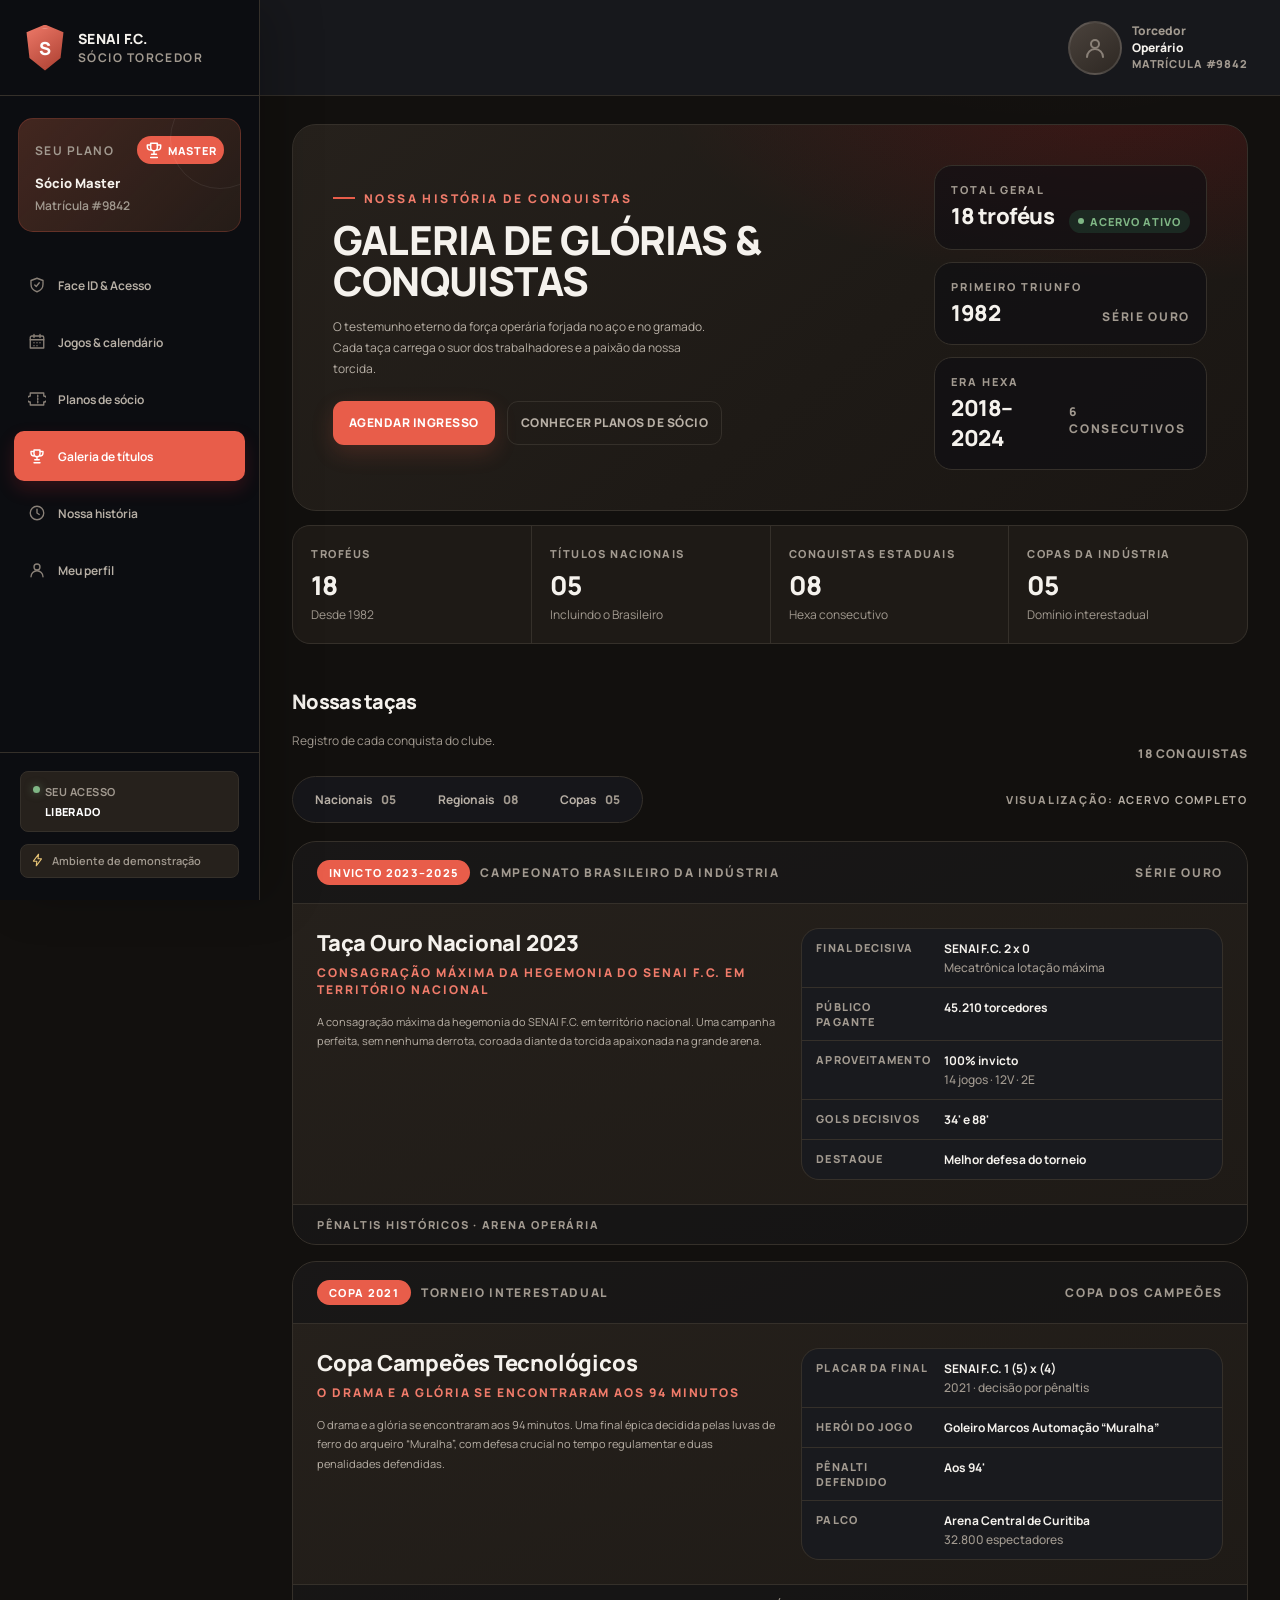
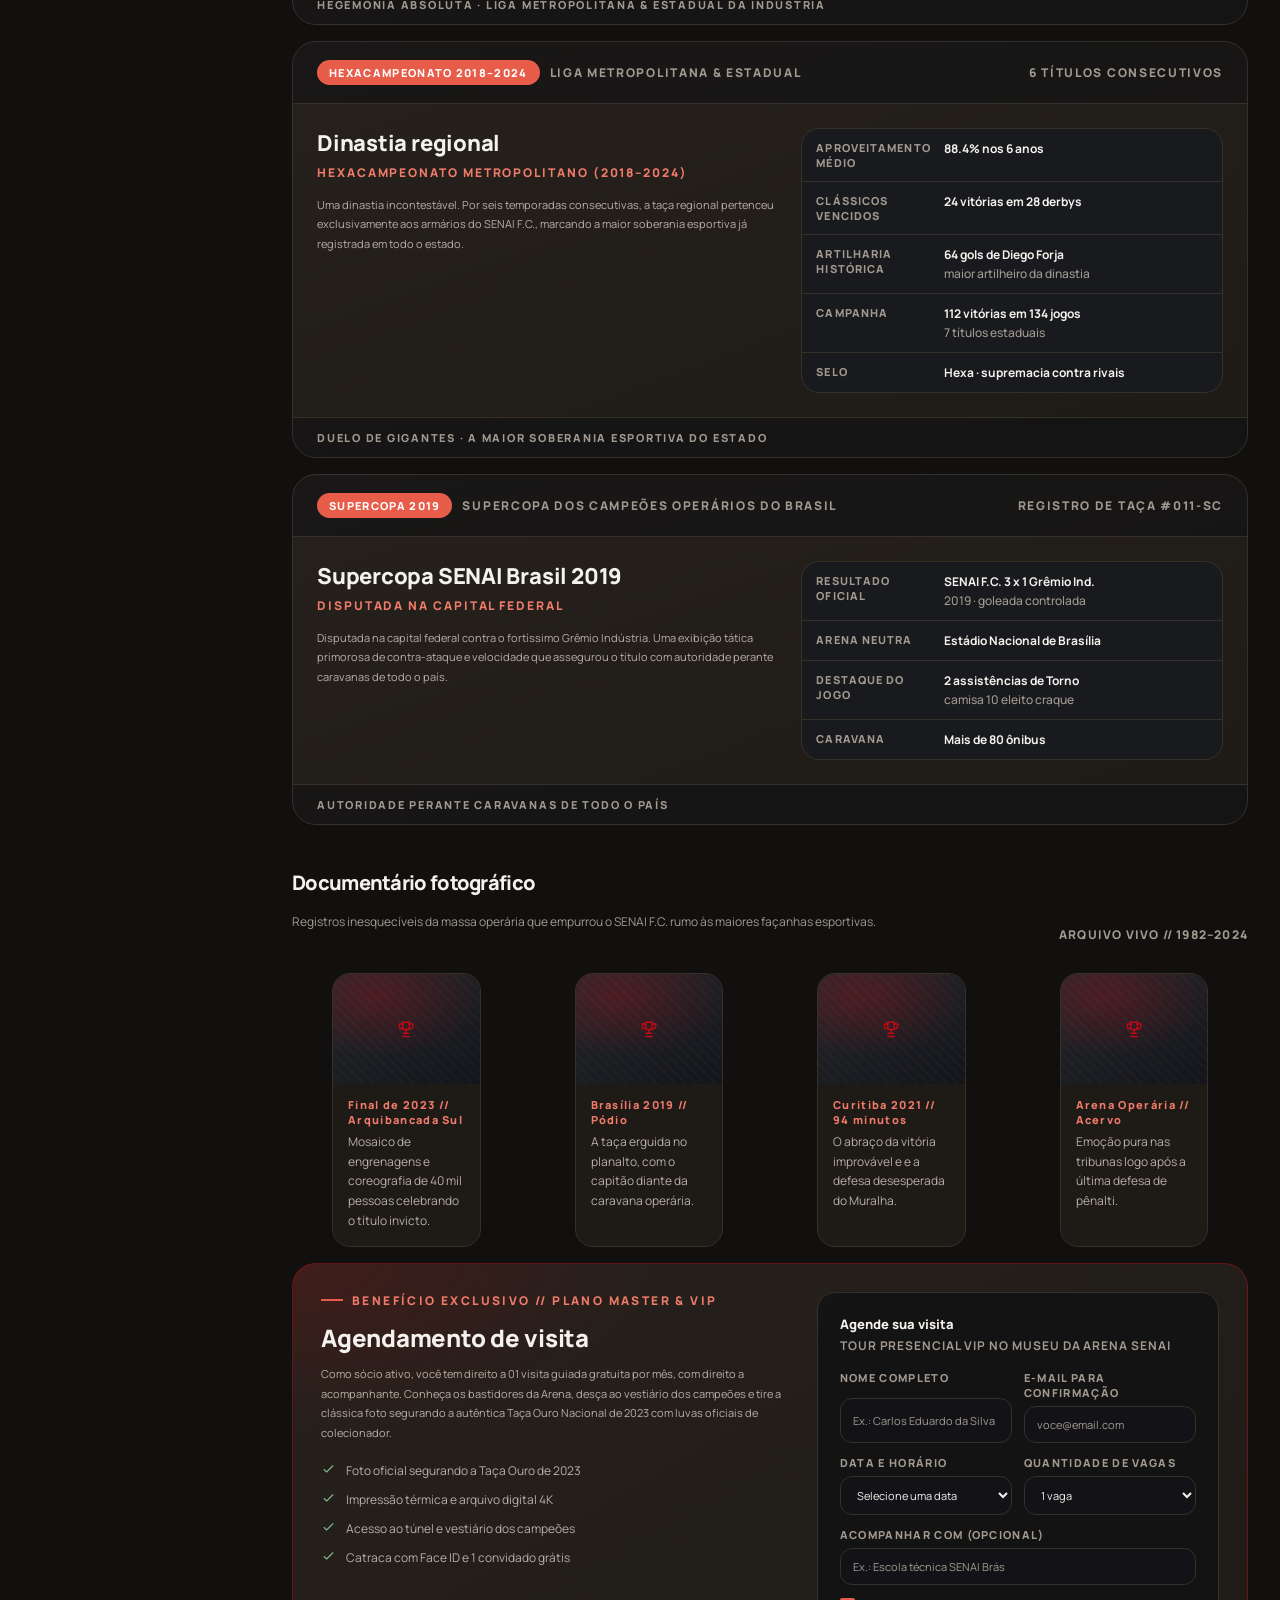
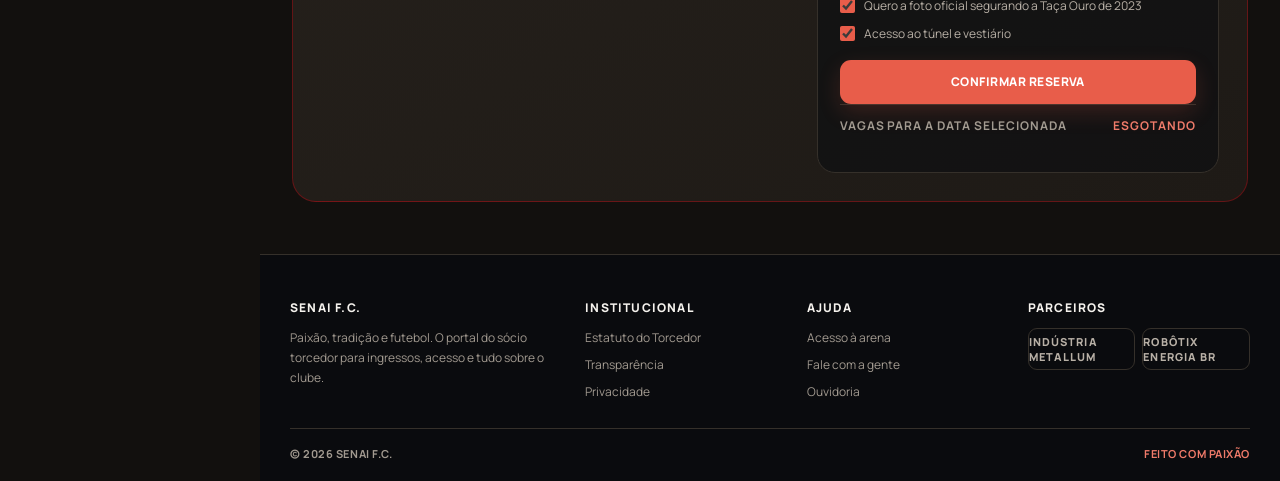
==== commit 2129f39b: "fase 2: acessibilidade, tipografia e correcoes estruturais Contraste - --text-3 de #8a8178 para #a29" ====
--- a/galeria-de-titulos.html
+++ b/galeria-de-titulos.html
@@ -1,36 +1,20 @@
-<!DOCTYPE html>-
-<html lang="pt-BR">-
-<head>-
-  <meta charset="UTF-8">-
-  <meta name="viewport" content="width=device-width, initial-scale=1.0">-
-  <meta name="theme-color" content="#0a0a0d">-
-  <link rel="icon" type="image/svg+xml" href="assets/images/favicon.svg">-
-  <meta name="description" content="Galeria de títulos e conquistas do SENAI F.C.">-
-  <title>Galeria de títulos — SENAI F.C.</title>-
-  <link rel="preconnect" href="https://fonts.googleapis.com">-
-  <link rel="preconnect" href="https://fonts.gstatic.com" crossorigin>-
-  <link href="https://fonts.googleapis.com/css2?family=Manrope:wght@400;500;600;700;800&display=swap" rel="stylesheet">-
-  <link rel="stylesheet" href="assets/css/senai-torcedor-web.css">-
-</head>-
+<!DOCTYPE html>
+<html lang="pt-BR">
+<head>
+  <meta charset="UTF-8">
+  <meta name="viewport" content="width=device-width, initial-scale=1.0">
+  <meta name="theme-color" content="#0a0a0d">
+  <link rel="icon" type="image/svg+xml" href="assets/images/favicon.svg">
+  <meta name="description" content="Galeria de títulos e conquistas do SENAI F.C.">
+  <title>Galeria de títulos — SENAI F.C.</title>
+  <link rel="preconnect" href="https://fonts.googleapis.com">
+  <link rel="preconnect" href="https://fonts.gstatic.com" crossorigin>
+  <link href="https://fonts.googleapis.com/css2?family=Manrope:wght@400;500;600;700;800&display=swap" rel="stylesheet">
+  <link rel="stylesheet" href="assets/css/senai-torcedor-web.css">
+</head>
 <body data-page="galeria">
-  <noscript><div class="noscript-banner"><strong>JavaScript desativado.</strong> A agenda da temporada, a contagem regressiva e a área do sócio dependem de JavaScript. Ative-o para usar o portal.</div></noscript>-
-  <a class="skip-link" href="#conteudo">Ir para o conteúdo</a>-
+  <noscript><div class="noscript-banner"><strong>JavaScript desativado.</strong> A agenda da temporada, a contagem regressiva e a área do sócio dependem de JavaScript. Ative-o para usar o portal.</div></noscript>
+  <a class="skip-link" href="#conteudo">Ir para o conteúdo</a>
       <svg class="svg-sprite" xmlns="http://www.w3.org/2000/svg" width="0" height="0" aria-hidden="true">
     <symbol id="icon-arrow" viewBox="0 0 24 24"><path d="M5 12h14M14 7l5 5-5 5"/></symbol>
     <symbol id="icon-arrow-left" viewBox="0 0 24 24"><path d="M19 12H5M10 7l-5 5 5 5"/></symbol>
@@ -68,382 +52,193 @@
     <symbol id="icon-trophy" viewBox="0 0 24 24"><path d="M8 4h8v5a4 4 0 0 1-8 0V4Z"/><path d="M8 6H4v2a4 4 0 0 0 4 4M16 6h4v2a4 4 0 0 1-4 4M12 13v4M8 21h8M9 17h6"/></symbol>
     <symbol id="icon-user" viewBox="0 0 24 24"><circle cx="12" cy="8" r="4"/><path d="M4 21a8 8 0 0 1 16 0"/></symbol>
     <symbol id="icon-wallet" viewBox="0 0 24 24"><path d="M3 7a2 2 0 0 1 2-2h12a2 2 0 0 1 2 2"/><rect x="3" y="7" width="18" height="12" rx="2"/><path d="M16 13h2"/></symbol>
-  </svg>-
--
-  <aside class="sidebar" id="sidebar" aria-label="Navegação principal">-
-    <div class="sidebar-header"><a class="brand" href="senai-torcedor-web.html" aria-label="SENAI F.C. — página principal"><span class="brand-mark" aria-hidden="true">S</span><span class="brand-copy"><strong>SENAI F.C.</strong><span>Sócio torcedor</span></span></a><button class="icon-button sidebar-close" id="sidebar-close" type="button" aria-label="Fechar menu"><svg class="icon" aria-hidden="true"><use href="#icon-close"></use></svg></button></div>-
-    <div class="membership-card" aria-label="Plano Sócio Master"><div class="membership-topline"><span>Seu plano</span><span class="vip-badge"><svg class="icon" aria-hidden="true"><use href="#icon-trophy"></use></svg>Master</span></div><div class="membership-title" data-user-plan>Sócio Master</div><div class="membership-number" data-user-matricula>Matrícula #9842</div></div>-
-    <nav class="sidebar-nav" aria-label="Páginas do portal">-
-      <a class="nav-link" href="face-id-acesso.html" data-page-link="face-id"><svg class="icon" aria-hidden="true"><use href="#icon-shield"></use></svg><span>Face ID &amp; Acesso</span></a>-
-      <a class="nav-link" href="senai-torcedor-web.html" data-page-link="jogos"><svg class="icon" aria-hidden="true"><use href="#icon-calendar"></use></svg><span>Jogos &amp; calendário</span></a>-
-      <a class="nav-link" href="planos-de-socio.html" data-page-link="planos"><svg class="icon" aria-hidden="true"><use href="#icon-ticket"></use></svg><span>Planos de sócio</span></a>-
-      <a class="nav-link active" href="galeria-de-titulos.html" data-page-link="galeria" aria-current="page"><svg class="icon" aria-hidden="true"><use href="#icon-trophy"></use></svg><span>Galeria de títulos</span></a>-
-      <a class="nav-link" href="nossa-historia.html" data-page-link="historia"><svg class="icon" aria-hidden="true"><use href="#icon-clock"></use></svg><span>Nossa história</span></a>-
-
- data-page-link="perfil"><svg class="icon" aria-hidden="true"><use href="#icon-user"></use></svg><span>Meu perfil</span></a>
-    </nav>-
-    <div class="sidebar-footer"><div class="connection-status"><span>Seu acesso</span><strong>Liberado</strong></div></div>-
-  </aside>-
-  <button class="sidebar-overlay" id="sidebar-overlay" type="button" aria-label="Fechar menu"></button>-
--
-  <div class="main-shell">-
-    <header class="topbar"><div class="topbar-inner">-
-      <button class="icon-button menu-button" id="menu-button" type="button" aria-label="Abrir menu" aria-controls="sidebar" aria-expanded="false"><svg class="icon" aria-hidden="true"><use href="#icon-menu"></use></svg></button>-
-      <div class="topbar-actions"><a class="profile-button" href="perfil.html" data-page-link="perfil" data-page-link="perfil" aria-label="Abrir configurações do perfil"><span class="avatar avatar-photo" aria-hidden="true"></span><span class="profile-copy"><span>Torcedor</span><strong data-user-name>Operário</strong><small data-user-matricula>Matrícula #9842</small></span></a></div>-
-    </div></header>-
--
-    <main class="page-container" id="conteudo">-
-      <section class="gl-hero" aria-labelledby="gl-title">-
-        <div class="gl-hero-inner">-
-          <div>-
-            <p class="gl-kicker">Nossa história de conquistas</p>-
-            <h1 id="gl-title">Galeria de glórias &amp; conquistas</h1>-
-            <p class="gl-hero-copy">O testemunho eterno da força operária forjada no aço e no gramado. Cada taça carrega o suor dos trabalhadores e a paixão da nossa torcida.</p>-
-            <div class="gl-hero-actions">-
-              <a class="primary-button" href="#agendamento">Agendar ingresso</a>-
-              <a class="ghost-button" href="planos-de-socio.html">Conhecer planos de sócio</a>-
-            </div>-
-          </div>-
-          <div class="gl-hero-side">-
-            <div class="gl-ticket"><p class="gl-ticket-label">Total geral</p><div class="gl-ticket-value"><strong>18 troféus</strong><span class="gl-live">Acervo ativo</span></div></div>-
-            <div class="gl-ticket"><p class="gl-ticket-label">Primeiro triunfo</p><div class="gl-ticket-value"><strong>1982</strong><span class="gl-registry">Série Ouro</span></div></div>-
-            <div class="gl-ticket"><p class="gl-ticket-label">Era Hexa</p><div class="gl-ticket-value"><strong>2018&ndash;2024</strong><span class="gl-registry">6 consecutivos</span></div></div>-
-          </div>-
-        </div>-
-      </section>-
--
-      <div class="gl-totals" role="list" aria-label="Totais do acervo">-
-        <div class="gl-total" role="listitem"><span>Troféus</span><strong>18</strong><em>Desde 1982</em></div>-
-        <div class="gl-total" role="listitem"><span>Títulos nacionais</span><strong>05</strong><em>Incluindo o Brasileiro</em></div>-
-        <div class="gl-total" role="listitem"><span>Conquistas estaduais</span><strong>08</strong><em>Hexa consecutivo</em></div>-
-        <div class="gl-total" role="listitem"><span>Copas da indústria</span><strong>05</strong><em>Domínio interestadual</em></div>-
-      </div>-
--
-      <section class="subpage-section" aria-labelledby="acervo">-
-        <div class="subpage-section-header"><div><h2 id="acervo">Nossas taças</h2><p>Registro de cada conquista do clube.</p></div><span class="match-count">18 conquistas</span></div>-
--
-        <div class="gl-toolbar">-
-          <div class="gl-tabs" role="tablist" aria-label="Filtrar acervo por categoria">-
-            <button class="gl-tab" type="button" role="tab" data-gl-filter="nacionais" aria-selected="false">Nacionais <b>05</b></button>-
-            <button class="gl-tab" type="button" role="tab" data-gl-filter="regionais" aria-selected="false">Regionais <b>08</b></button>-
-            <button class="gl-tab" type="button" role="tab" data-gl-filter="copas" aria-selected="false">Copas <b>05</b></button>-
-          </div>-
-          <p class="gl-viewmode">Visualização: <b>acervo curado</b></p>-
-        </div>-
--
-        <article class="gl-dossier" data-gl-category="nacionais">-
-          <header class="gl-dossier-head">-
-            <div class="gl-dossier-id"><span class="gl-ribbon">Invicto 2023&ndash;2025</span><span class="gl-registry">Campeonato Brasileiro da Indústria</span></div>-
-            <span class="gl-registry">Série Ouro</span>-
-          </header>-
-          <div class="gl-dossier-body">-
-            <div>-
-              <h2>Taça Ouro Nacional 2023</h2>-
-              <p class="gl-dossier-tagline">Consagração máxima da hegemonia do SENAI F.C. em território nacional</p>-
-              <p class="gl-dossier-copy">A consagração máxima da hegemonia do SENAI F.C. em território nacional. Uma campanha perfeita, sem nenhuma derrota, coroada diante da torcida apaixonada na grande arena.</p>-
-            </div>-
-            <div class="gl-stats">-
-              <div class="gl-stat"><span>Final decisiva</span><strong>SENAI F.C. 2 x 0<b>Mecatrônica lotação máxima</b></strong></div>-
-              <div class="gl-stat"><span>Público pagante</span><strong>45.210 torcedores</strong></div>-
-              <div class="gl-stat"><span>Aproveitamento</span><strong>100% invicto <b>14 jogos &middot; 12V &middot; 2E</b></strong></div>-
-              <div class="gl-stat"><span>Gols decisivos</span><strong>34' e 88'</strong></div>-
-              <div class="gl-stat"><span>Destaque</span><strong>Melhor defesa do torneio</strong></div>-
-            </div>-
-          </div>-
-          <footer class="gl-dossier-foot">Pênaltis históricos &middot; Arena Operária</footer>-
-        </article>-
--
-        <article class="gl-dossier" data-gl-category="copas">-
-          <header class="gl-dossier-head">-
-            <div class="gl-dossier-id"><span class="gl-ribbon">Copa 2021</span><span class="gl-registry">Torneio Interestadual</span></div>-
-            <span class="gl-registry">Copa dos Campeões</span>-
-          </header>-
-          <div class="gl-dossier-body">-
-            <div>-
-              <h2>Copa Campeões Tecnológicos</h2>-
-              <p class="gl-dossier-tagline">O drama e a glória se encontraram aos 94 minutos</p>-
-              <p class="gl-dossier-copy">O drama e a glória se encontraram aos 94 minutos. Uma final épica decidida pelas luvas de ferro do arqueiro &ldquo;Muralha&rdquo;, com defesa crucial no tempo regulamentar e duas penalidades defendidas.</p>-
-            </div>-
-            <div class="gl-stats">-
-              <div class="gl-stat"><span>Placar da final</span><strong>SENAI F.C. 1 (5) x (4)<b>2021 &middot; decisão por pênaltis</b></strong></div>-
-              <div class="gl-stat"><span>Herói do jogo</span><strong>Goleiro Marcos Automação &ldquo;Muralha&rdquo;</strong></div>-
-              <div class="gl-stat"><span>Pênalti defendido</span><strong>Aos 94'</strong></div>-
-              <div class="gl-stat"><span>Palco</span><strong>Arena Central de Curitiba <b>32.800 espectadores</b></strong></div>-
-            </div>-
-          </div>-
-          <footer class="gl-dossier-foot">Hegemonia absoluta &middot; Liga Metropolitana &amp; Estadual da Indústria</footer>-
-        </article>-
--
-        <article class="gl-dossier" data-gl-category="regionais">-
-          <header class="gl-dossier-head">-
-            <div class="gl-dossier-id"><span class="gl-ribbon">Hexacampeonato 2018&ndash;2024</span><span class="gl-registry">Liga Metropolitana &amp; Estadual</span></div>-
-            <span class="gl-registry">6 títulos consecutivos</span>-
-          </header>-
-          <div class="gl-dossier-body">-
-            <div>-
-              <h2>Dinastia regional</h2>-
-              <p class="gl-dossier-tagline">Hexacampeonato Metropolitano (2018&ndash;2024)</p>-
-              <p class="gl-dossier-copy">Uma dinastia incontestável. Por seis temporadas consecutivas, a taça regional pertenceu exclusivamente aos armários do SENAI F.C., marcando a maior soberania esportiva já registrada em todo o estado.</p>-
-            </div>-
-            <div class="gl-stats">-
-              <div class="gl-stat"><span>Aproveitamento médio</span><strong>88.4% nos 6 anos</strong></div>-
-              <div class="gl-stat"><span>Clássicos vencidos</span><strong>24 vitórias em 28 derbys</strong></div>-
-              <div class="gl-stat"><span>Artilharia histórica</span><strong>64 gols de Diego Forja <b>maior artilheiro da dinastia</b></strong></div>-
-              <div class="gl-stat"><span>Campanha</span><strong>112 vitórias em 134 jogos <b>7 títulos estaduais</b></strong></div>-
-              <div class="gl-stat"><span>Selo</span><strong>Hexa &middot; supremacia contra rivais</strong></div>-
-            </div>-
-          </div>-
-          <footer class="gl-dossier-foot">Duelo de gigantes &middot; a maior soberania esportiva do estado</footer>-
-        </article>-
--
-        <article class="gl-dossier" data-gl-category="copas">-
-          <header class="gl-dossier-head">-
-            <div class="gl-dossier-id"><span class="gl-ribbon">Supercopa 2019</span><span class="gl-registry">Supercopa dos Campeões Operários do Brasil</span></div>-
-            <span class="gl-registry">Registro de taça #011-SC</span>-
-          </header>-
-          <div class="gl-dossier-body">-
-            <div>-
-              <h2>Supercopa SENAI Brasil 2019</h2>-
-              <p class="gl-dossier-tagline">Disputada na capital federal</p>-
-              <p class="gl-dossier-copy">Disputada na capital federal contra o fortíssimo Grêmio Indústria. Uma exibição tática primorosa de contra-ataque e velocidade que assegurou o título com autoridade perante caravanas de todo o país.</p>-
-            </div>-
-            <div class="gl-stats">-
-              <div class="gl-stat"><span>Resultado oficial</span><strong>SENAI F.C. 3 x 1 Grêmio Ind. <b>2019 &middot; goleada controlada</b></strong></div>-
-              <div class="gl-stat"><span>Arena neutra</span><strong>Estádio Nacional de Brasília</strong></div>-
-              <div class="gl-stat"><span>Destaque do jogo</span><strong>2 assistências de Torno <b>camisa 10 eleito craque</b></strong></div>-
-              <div class="gl-stat"><span>Caravana</span><strong>Mais de 80 ônibus</strong></div>-
-            </div>-
-          </div>-
-          <footer class="gl-dossier-foot">Autoridade perante caravanas de todo o país</footer>-
-        </article>-
-      </section>-
--
-      <section class="subpage-section" aria-labelledby="documentario">-
-        <div class="subpage-section-header"><div><h2 id="documentario">Documentário fotográfico</h2><p>Registros inesquecíveis da massa operária que empurrou o SENAI F.C. rumo às maiores façanhas esportivas.</p></div><span class="match-count">Arquivo vivo // 1982&ndash;2024</span></div>-
-        <div class="gl-photos">-
-          <figure class="gl-photo"><div class="gl-photo-frame"><span class="gl-photo-mark"><svg class="icon" aria-hidden="true"><use href="#icon-trophy"></use></svg></span></div><figcaption><b>Final de 2023 // Arquibancada Sul</b><span>Mosaico de engrenagens e coreografia de 40 mil pessoas celebrando o título invicto.</span></figcaption></figure>-
-          <figure class="gl-photo"><div class="gl-photo-frame"><span class="gl-photo-mark"><svg class="icon" aria-hidden="true"><use href="#icon-trophy"></use></svg></span></div><figcaption><b>Brasília 2019 // Pódio</b><span>A taça erguida no planalto, com o capitão diante da caravana operária.</span></figcaption></figure>-
-          <figure class="gl-photo"><div class="gl-photo-frame"><span class="gl-photo-mark"><svg class="icon" aria-hidden="true"><use href="#icon-trophy"></use></svg></span></div><figcaption><b>Curitiba 2021 // 94 minutos</b><span>O abraço da vitória improvável e e a defesa desesperada do Muralha.</span></figcaption></figure>-
-          <figure class="gl-photo"><div class="gl-photo-frame"><span class="gl-photo-mark"><svg class="icon" aria-hidden="true"><use href="#icon-trophy"></use></svg></span></div><figcaption><b>Arena Operária // Acervo</b><span>Emoção pura nas tribunas logo após a última defesa de pênalti.</span></figcaption></figure>-
-        </div>-
-      </section>-
--
-      <section class="gl-visit" id="agendamento" aria-labelledby="beneficio-title">-
-        <div>-
-          <p class="gl-kicker">Benefício exclusivo // Plano Master &amp; VIP</p>-
-          <h2 id="beneficio-title">Agendamento de visita</h2>-
-          <p class="gl-visit-copy">Como sócio ativo, você tem direito a 01 visita guiada gratuita por mês, com direito a acompanhante. Conheça os bastidores da Arena, desça ao vestiário dos campeões e tire a clássica foto segurando a autêntica Taça Ouro Nacional de 2023 com luvas oficiais de colecionador.</p>-
-          <ul class="gl-perks">-
-            <li><svg class="icon" aria-hidden="true"><use href="#icon-check"></use></svg><span>Foto oficial segurando a Taça Ouro de 2023</span></li>-
-            <li><svg class="icon" aria-hidden="true"><use href="#icon-check"></use></svg><span>Impressão térmica e arquivo digital 4K</span></li>-
-            <li><svg class="icon" aria-hidden="true"><use href="#icon-check"></use></svg><span>Acesso ao túnel e vestiário dos campeões</span></li>-
-            <li><svg class="icon" aria-hidden="true"><use href="#icon-check"></use></svg><span>Catraca com Face ID e 1 convidado grátis</span></li>-
-          </ul>-
-        </div>-
-        <form class="gl-booking" data-message="Visita agendada. Confirmação enviada para o seu e-mail.">-
-          <h3>Agende sua visita</h3>-
-          <p>Tour presencial VIP no museu da Arena SENAI</p>-
-          <div class="gl-field-row"><div class="gl-field"><label for="gl-nome">Nome completo</label><input id="gl-nome" name="nome" type="text" placeholder="Ex.: Carlos Eduardo da Silva" autocomplete="name" required></div><div class="gl-field"><label for="gl-email">E-mail para confirmação</label><input id="gl-email" name="email" type="email" placeholder="voce@email.com" autocomplete="email" required></div></div>-
-          <div class="gl-field-row"><div class="gl-field"><label for="gl-data">Data e horário</label><select id="gl-data" name="data" required><option value="">Selecione uma data</option><option>Sábado, 26 de outubro &mdash; 10:30</option><option>Sábado, 09 de novembro &mdash; 10:30</option><option>Sábado, 23 de novembro &mdash; 15:00</option></select></div><div class="gl-field"><label for="gl-qtd">Quantidade de vagas</label><select id="gl-qtd" name="quantidade" required><option value="1">1 vaga</option><option value="2">2 vagas</option><option value="3">3 vagas</option><option value="4">4 vagas</option></select></div></div>-
-          <div class="gl-field"><label for="gl-convidado">Acompanhar com (opcional)</label><input id="gl-convidado" name="convidado" type="text" placeholder="Ex.: Escola técnica SENAI Brás" autocomplete="off"></div>-
-          <label class="gl-choice"><input type="checkbox" name="perks" value="foto" checked>Quero a foto oficial segurando a Taça Ouro de 2023</label>-
-          <label class="gl-choice"><input type="checkbox" name="perks" value="tunel" checked>Acesso ao túnel e vestiário</label>-
-          <button class="primary-button" type="submit">Confirmar reserva</button>-
-          <p class="gl-seat"><span>Vagas para a data selecionada</span><b>Esgotando</b></p>-
-        </form>-
-      </section>-
-    </main>
-    <footer class="site-footer"><div class="footer-inner"><div class="footer-grid"><div class="footer-column"><h3>SENAI F.C.</h3><p>Paixão, tradição e futebol. O portal do sócio torcedor para ingressos, acesso e tudo sobre o clube.</p></div><div class="footer-column"><h3>Institucional</h3><div class="footer-links"><button class="footer-link" type="button" data-message="O Estatuto do Torcedor do SENAI F.C. entra no ar na próxima atualização do portal.">Estatuto do Torcedor</button><button class="footer-link" type="button" data-message="O relatório de transparência da temporada é publicado após o encerramento da Copa Indústria.">Transparência</button><a href="perfil.html#pf-privacidade-title">Privacidade</a></div></div><div class="footer-column"><h3>Ajuda</h3><div class="footer-links"><a href="face-id-acesso.html">Acesso à arena</a><a href="mailto:socio@senai-fc.com.br">Fale com a gente</a><a href="mailto:ouvidoria@senai-fc.com.br">Ouvidoria</a></div></div><div class="footer-column"><h3>Parceiros</h3><div class="sponsor-grid"><span class="sponsor">Indústria Metallum</span><span class="sponsor">Robôtix Energia BR</span></div></div></div><div class="footer-bottom"><span>© <span data-current-year>2026</span> SENAI F.C.</span><span class="footer-highlight">Feito com paixão</span></div></div></footer>-
-  </div>-
-  <div class="toast" id="toast" role="status" aria-live="polite" aria-atomic="true"><svg class="icon" aria-hidden="true"><use href="#icon-check"></use></svg><span id="toast-message"></span></div>-
-  <script src="assets/js/senai-torcedor-web.js" defer></script>-
-</body>-
-</html>-
+  </svg>
+
+  <aside class="sidebar" id="sidebar" aria-label="Navegação principal">
+    <div class="sidebar-header"><a class="brand" href="senai-torcedor-web.html" aria-label="SENAI F.C. — página principal"><span class="brand-mark" aria-hidden="true">S</span><span class="brand-copy"><strong>SENAI F.C.</strong><span>Sócio torcedor</span></span></a><button class="icon-button sidebar-close" id="sidebar-close" type="button" aria-label="Fechar menu"><svg class="icon" aria-hidden="true"><use href="#icon-close"></use></svg></button></div>
+    <div class="membership-card" aria-label="Plano Sócio Master"><div class="membership-topline"><span>Seu plano</span><span class="vip-badge"><svg class="icon" aria-hidden="true"><use href="#icon-trophy"></use></svg>Master</span></div><div class="membership-title" data-user-plan>Sócio Master</div><div class="membership-number" data-user-matricula>Matrícula #9842</div></div>
+    <nav class="sidebar-nav" aria-label="Páginas do portal">
+      <a class="nav-link" href="face-id-acesso.html" data-page-link="face-id"><svg class="icon" aria-hidden="true"><use href="#icon-shield"></use></svg><span>Face ID &amp; Acesso</span></a>
+      <a class="nav-link" href="senai-torcedor-web.html" data-page-link="jogos"><svg class="icon" aria-hidden="true"><use href="#icon-calendar"></use></svg><span>Jogos &amp; calendário</span></a>
+      <a class="nav-link" href="planos-de-socio.html" data-page-link="planos"><svg class="icon" aria-hidden="true"><use href="#icon-ticket"></use></svg><span>Planos de sócio</span></a>
+      <a class="nav-link active" href="galeria-de-titulos.html" data-page-link="galeria" aria-current="page"><svg class="icon" aria-hidden="true"><use href="#icon-trophy"></use></svg><span>Galeria de títulos</span></a>
+      <a class="nav-link" href="nossa-historia.html" data-page-link="historia"><svg class="icon" aria-hidden="true"><use href="#icon-clock"></use></svg><span>Nossa história</span></a>
+      <a class="nav-link" href="perfil.html" data-page-link="perfil"><svg class="icon" aria-hidden="true"><use href="#icon-user"></use></svg><span>Meu perfil</span></a>
+    </nav>
+    <div class="sidebar-footer"><div class="connection-status"><span>Seu acesso</span><strong>Liberado</strong></div><p class="demo-badge"><svg class="icon" aria-hidden="true"><use href="#icon-bolt"></use></svg><span>Ambiente de demonstração</span></p></div>
+  </aside>
+  <button class="sidebar-overlay" id="sidebar-overlay" type="button" aria-label="Fechar menu"></button>
+
+  <div class="main-shell">
+    <header class="topbar"><div class="topbar-inner">
+      <button class="icon-button menu-button" id="menu-button" type="button" aria-label="Abrir menu" aria-controls="sidebar" aria-expanded="false"><svg class="icon" aria-hidden="true"><use href="#icon-menu"></use></svg></button>
+      <div class="topbar-actions"><a class="profile-button" href="perfil.html" data-page-link="perfil" aria-label="Abrir configurações do perfil"><span class="avatar avatar-photo" aria-hidden="true"></span><span class="profile-copy"><span>Torcedor</span><strong data-user-name>Operário</strong><small data-user-matricula>Matrícula #9842</small></span></a></div>
+    </div></header>
+
+    <main class="page-container" id="conteudo">
+      <section class="gl-hero" aria-labelledby="gl-title">
+        <div class="gl-hero-inner">
+          <div>
+            <p class="gl-kicker">Nossa história de conquistas</p>
+            <h1 id="gl-title">Galeria de glórias &amp; conquistas</h1>
+            <p class="gl-hero-copy">O testemunho eterno da força operária forjada no aço e no gramado. Cada taça carrega o suor dos trabalhadores e a paixão da nossa torcida.</p>
+            <div class="gl-hero-actions">
+              <a class="primary-button" href="#agendamento">Agendar ingresso</a>
+              <a class="ghost-button" href="planos-de-socio.html">Conhecer planos de sócio</a>
+            </div>
+          </div>
+          <div class="gl-hero-side">
+            <div class="gl-ticket"><p class="gl-ticket-label">Total geral</p><div class="gl-ticket-value"><strong>18 troféus</strong><span class="gl-live">Acervo ativo</span></div></div>
+            <div class="gl-ticket"><p class="gl-ticket-label">Primeiro triunfo</p><div class="gl-ticket-value"><strong>1982</strong><span class="gl-registry">Série Ouro</span></div></div>
+            <div class="gl-ticket"><p class="gl-ticket-label">Era Hexa</p><div class="gl-ticket-value"><strong>2018&ndash;2024</strong><span class="gl-registry">6 consecutivos</span></div></div>
+          </div>
+        </div>
+      </section>
+
+      <div class="gl-totals" role="list" aria-label="Totais do acervo">
+        <div class="gl-total" role="listitem"><span>Troféus</span><strong>18</strong><em>Desde 1982</em></div>
+        <div class="gl-total" role="listitem"><span>Títulos nacionais</span><strong>05</strong><em>Incluindo o Brasileiro</em></div>
+        <div class="gl-total" role="listitem"><span>Conquistas estaduais</span><strong>08</strong><em>Hexa consecutivo</em></div>
+        <div class="gl-total" role="listitem"><span>Copas da indústria</span><strong>05</strong><em>Domínio interestadual</em></div>
+      </div>
+
+      <section class="subpage-section" aria-labelledby="acervo">
+        <div class="subpage-section-header"><div><h2 id="acervo">Nossas taças</h2><p>Registro de cada conquista do clube.</p></div><span class="match-count">18 conquistas</span></div>
+
+        <div class="gl-toolbar">
+          <div class="gl-tabs" role="tablist" aria-label="Filtrar acervo por categoria">
+            <button class="gl-tab" type="button" role="tab" data-gl-filter="nacionais" aria-selected="false">Nacionais <b>05</b></button>
+            <button class="gl-tab" type="button" role="tab" data-gl-filter="regionais" aria-selected="false">Regionais <b>08</b></button>
+            <button class="gl-tab" type="button" role="tab" data-gl-filter="copas" aria-selected="false">Copas <b>05</b></button>
+          </div>
+          <p class="gl-viewmode">Visualização: <b>acervo curado</b></p>
+        </div>
+
+        <article class="gl-dossier" data-gl-category="nacionais">
+          <header class="gl-dossier-head">
+            <div class="gl-dossier-id"><span class="gl-ribbon">Invicto 2023&ndash;2025</span><span class="gl-registry">Campeonato Brasileiro da Indústria</span></div>
+            <span class="gl-registry">Série Ouro</span>
+          </header>
+          <div class="gl-dossier-body">
+            <div>
+              <h2>Taça Ouro Nacional 2023</h2>
+              <p class="gl-dossier-tagline">Consagração máxima da hegemonia do SENAI F.C. em território nacional</p>
+              <p class="gl-dossier-copy">A consagração máxima da hegemonia do SENAI F.C. em território nacional. Uma campanha perfeita, sem nenhuma derrota, coroada diante da torcida apaixonada na grande arena.</p>
+            </div>
+            <div class="gl-stats">
+              <div class="gl-stat"><span>Final decisiva</span><strong>SENAI F.C. 2 x 0<b>Mecatrônica lotação máxima</b></strong></div>
+              <div class="gl-stat"><span>Público pagante</span><strong>45.210 torcedores</strong></div>
+              <div class="gl-stat"><span>Aproveitamento</span><strong>100% invicto <b>14 jogos &middot; 12V &middot; 2E</b></strong></div>
+              <div class="gl-stat"><span>Gols decisivos</span><strong>34' e 88'</strong></div>
+              <div class="gl-stat"><span>Destaque</span><strong>Melhor defesa do torneio</strong></div>
+            </div>
+          </div>
+          <footer class="gl-dossier-foot">Pênaltis históricos &middot; Arena Operária</footer>
+        </article>
+
+        <article class="gl-dossier" data-gl-category="copas">
+          <header class="gl-dossier-head">
+            <div class="gl-dossier-id"><span class="gl-ribbon">Copa 2021</span><span class="gl-registry">Torneio Interestadual</span></div>
+            <span class="gl-registry">Copa dos Campeões</span>
+          </header>
+          <div class="gl-dossier-body">
+            <div>
+              <h2>Copa Campeões Tecnológicos</h2>
+              <p class="gl-dossier-tagline">O drama e a glória se encontraram aos 94 minutos</p>
+              <p class="gl-dossier-copy">O drama e a glória se encontraram aos 94 minutos. Uma final épica decidida pelas luvas de ferro do arqueiro &ldquo;Muralha&rdquo;, com defesa crucial no tempo regulamentar e duas penalidades defendidas.</p>
+            </div>
+            <div class="gl-stats">
+              <div class="gl-stat"><span>Placar da final</span><strong>SENAI F.C. 1 (5) x (4)<b>2021 &middot; decisão por pênaltis</b></strong></div>
+              <div class="gl-stat"><span>Herói do jogo</span><strong>Goleiro Marcos Automação &ldquo;Muralha&rdquo;</strong></div>
+              <div class="gl-stat"><span>Pênalti defendido</span><strong>Aos 94'</strong></div>
+              <div class="gl-stat"><span>Palco</span><strong>Arena Central de Curitiba <b>32.800 espectadores</b></strong></div>
+            </div>
+          </div>
+          <footer class="gl-dossier-foot">Hegemonia absoluta &middot; Liga Metropolitana &amp; Estadual da Indústria</footer>
+        </article>
+
+        <article class="gl-dossier" data-gl-category="regionais">
+          <header class="gl-dossier-head">
+            <div class="gl-dossier-id"><span class="gl-ribbon">Hexacampeonato 2018&ndash;2024</span><span class="gl-registry">Liga Metropolitana &amp; Estadual</span></div>
+            <span class="gl-registry">6 títulos consecutivos</span>
+          </header>
+          <div class="gl-dossier-body">
+            <div>
+              <h2>Dinastia regional</h2>
+              <p class="gl-dossier-tagline">Hexacampeonato Metropolitano (2018&ndash;2024)</p>
+              <p class="gl-dossier-copy">Uma dinastia incontestável. Por seis temporadas consecutivas, a taça regional pertenceu exclusivamente aos armários do SENAI F.C., marcando a maior soberania esportiva já registrada em todo o estado.</p>
+            </div>
+            <div class="gl-stats">
+              <div class="gl-stat"><span>Aproveitamento médio</span><strong>88.4% nos 6 anos</strong></div>
+              <div class="gl-stat"><span>Clássicos vencidos</span><strong>24 vitórias em 28 derbys</strong></div>
+              <div class="gl-stat"><span>Artilharia histórica</span><strong>64 gols de Diego Forja <b>maior artilheiro da dinastia</b></strong></div>
+              <div class="gl-stat"><span>Campanha</span><strong>112 vitórias em 134 jogos <b>7 títulos estaduais</b></strong></div>
+              <div class="gl-stat"><span>Selo</span><strong>Hexa &middot; supremacia contra rivais</strong></div>
+            </div>
+          </div>
+          <footer class="gl-dossier-foot">Duelo de gigantes &middot; a maior soberania esportiva do estado</footer>
+        </article>
+
+        <article class="gl-dossier" data-gl-category="copas">
+          <header class="gl-dossier-head">
+            <div class="gl-dossier-id"><span class="gl-ribbon">Supercopa 2019</span><span class="gl-registry">Supercopa dos Campeões Operários do Brasil</span></div>
+            <span class="gl-registry">Registro de taça #011-SC</span>
+          </header>
+          <div class="gl-dossier-body">
+            <div>
+              <h2>Supercopa SENAI Brasil 2019</h2>
+              <p class="gl-dossier-tagline">Disputada na capital federal</p>
+              <p class="gl-dossier-copy">Disputada na capital federal contra o fortíssimo Grêmio Indústria. Uma exibição tática primorosa de contra-ataque e velocidade que assegurou o título com autoridade perante caravanas de todo o país.</p>
+            </div>
+            <div class="gl-stats">
+              <div class="gl-stat"><span>Resultado oficial</span><strong>SENAI F.C. 3 x 1 Grêmio Ind. <b>2019 &middot; goleada controlada</b></strong></div>
+              <div class="gl-stat"><span>Arena neutra</span><strong>Estádio Nacional de Brasília</strong></div>
+              <div class="gl-stat"><span>Destaque do jogo</span><strong>2 assistências de Torno <b>camisa 10 eleito craque</b></strong></div>
+              <div class="gl-stat"><span>Caravana</span><strong>Mais de 80 ônibus</strong></div>
+            </div>
+          </div>
+          <footer class="gl-dossier-foot">Autoridade perante caravanas de todo o país</footer>
+        </article>
+      </section>
+
+      <section class="subpage-section" aria-labelledby="documentario">
+        <div class="subpage-section-header"><div><h2 id="documentario">Documentário fotográfico</h2><p>Registros inesquecíveis da massa operária que empurrou o SENAI F.C. rumo às maiores façanhas esportivas.</p></div><span class="match-count">Arquivo vivo // 1982&ndash;2024</span></div>
+        <div class="gl-photos">
+          <figure class="gl-photo"><div class="gl-photo-frame"><span class="gl-photo-mark"><svg class="icon" aria-hidden="true"><use href="#icon-trophy"></use></svg></span></div><figcaption><b>Final de 2023 // Arquibancada Sul</b><span>Mosaico de engrenagens e coreografia de 40 mil pessoas celebrando o título invicto.</span></figcaption></figure>
+          <figure class="gl-photo"><div class="gl-photo-frame"><span class="gl-photo-mark"><svg class="icon" aria-hidden="true"><use href="#icon-trophy"></use></svg></span></div><figcaption><b>Brasília 2019 // Pódio</b><span>A taça erguida no planalto, com o capitão diante da caravana operária.</span></figcaption></figure>
+          <figure class="gl-photo"><div class="gl-photo-frame"><span class="gl-photo-mark"><svg class="icon" aria-hidden="true"><use href="#icon-trophy"></use></svg></span></div><figcaption><b>Curitiba 2021 // 94 minutos</b><span>O abraço da vitória improvável e e a defesa desesperada do Muralha.</span></figcaption></figure>
+          <figure class="gl-photo"><div class="gl-photo-frame"><span class="gl-photo-mark"><svg class="icon" aria-hidden="true"><use href="#icon-trophy"></use></svg></span></div><figcaption><b>Arena Operária // Acervo</b><span>Emoção pura nas tribunas logo após a última defesa de pênalti.</span></figcaption></figure>
+        </div>
+      </section>
+
+      <section class="gl-visit" id="agendamento" aria-labelledby="beneficio-title">
+        <div>
+          <p class="gl-kicker">Benefício exclusivo // Plano Master &amp; VIP</p>
+          <h2 id="beneficio-title">Agendamento de visita</h2>
+          <p class="gl-visit-copy">Como sócio ativo, você tem direito a 01 visita guiada gratuita por mês, com direito a acompanhante. Conheça os bastidores da Arena, desça ao vestiário dos campeões e tire a clássica foto segurando a autêntica Taça Ouro Nacional de 2023 com luvas oficiais de colecionador.</p>
+          <ul class="gl-perks">
+            <li><svg class="icon" aria-hidden="true"><use href="#icon-check"></use></svg><span>Foto oficial segurando a Taça Ouro de 2023</span></li>
+            <li><svg class="icon" aria-hidden="true"><use href="#icon-check"></use></svg><span>Impressão térmica e arquivo digital 4K</span></li>
+            <li><svg class="icon" aria-hidden="true"><use href="#icon-check"></use></svg><span>Acesso ao túnel e vestiário dos campeões</span></li>
+            <li><svg class="icon" aria-hidden="true"><use href="#icon-check"></use></svg><span>Catraca com Face ID e 1 convidado grátis</span></li>
+          </ul>
+        </div>
+        <form class="gl-booking" data-message="Visita agendada. Confirmação enviada para o seu e-mail.">
+          <h3>Agende sua visita</h3>
+          <p>Tour presencial VIP no museu da Arena SENAI</p>
+          <div class="gl-field-row"><div class="gl-field"><label for="gl-nome">Nome completo</label><input id="gl-nome" name="nome" type="text" placeholder="Ex.: Carlos Eduardo da Silva" autocomplete="name" required></div><div class="gl-field"><label for="gl-email">E-mail para confirmação</label><input id="gl-email" name="email" type="email" placeholder="voce@email.com" autocomplete="email" required></div></div>
+          <div class="gl-field-row"><div class="gl-field"><label for="gl-data">Data e horário</label><select id="gl-data" name="data" required><option value="">Selecione uma data</option><option>Sábado, 26 de outubro &mdash; 10:30</option><option>Sábado, 09 de novembro &mdash; 10:30</option><option>Sábado, 23 de novembro &mdash; 15:00</option></select></div><div class="gl-field"><label for="gl-qtd">Quantidade de vagas</label><select id="gl-qtd" name="quantidade" required><option value="1">1 vaga</option><option value="2">2 vagas</option><option value="3">3 vagas</option><option value="4">4 vagas</option></select></div></div>
+          <div class="gl-field"><label for="gl-convidado">Acompanhar com (opcional)</label><input id="gl-convidado" name="convidado" type="text" placeholder="Ex.: Escola técnica SENAI Brás" autocomplete="off"></div>
+          <label class="gl-choice"><input type="checkbox" name="perks" value="foto" checked>Quero a foto oficial segurando a Taça Ouro de 2023</label>
+          <label class="gl-choice"><input type="checkbox" name="perks" value="tunel" checked>Acesso ao túnel e vestiário</label>
+          <button class="primary-button" type="submit">Confirmar reserva</button>
+          <p class="gl-seat"><span>Vagas para a data selecionada</span><b>Esgotando</b></p>
+        </form>
+      </section>
+    </main>
+    <footer class="site-footer"><div class="footer-inner"><div class="footer-grid"><div class="footer-column"><h3>SENAI F.C.</h3><p>Paixão, tradição e futebol. O portal do sócio torcedor para ingressos, acesso e tudo sobre o clube.</p></div><div class="footer-column"><h3>Institucional</h3><div class="footer-links"><button class="footer-link" type="button" data-message="O Estatuto do Torcedor do SENAI F.C. entra no ar na próxima atualização do portal.">Estatuto do Torcedor</button><button class="footer-link" type="button" data-message="O relatório de transparência da temporada é publicado após o encerramento da Copa Indústria.">Transparência</button><a href="perfil.html#pf-privacidade-title">Privacidade</a></div></div><div class="footer-column"><h3>Ajuda</h3><div class="footer-links"><a href="face-id-acesso.html">Acesso à arena</a><a href="mailto:socio@senai-fc.com.br">Fale com a gente</a><a href="mailto:ouvidoria@senai-fc.com.br">Ouvidoria</a></div></div><div class="footer-column"><h3>Parceiros</h3><div class="sponsor-grid"><span class="sponsor">Indústria Metallum</span><span class="sponsor">Robôtix Energia BR</span></div></div></div><div class="footer-bottom"><span>© <span data-current-year>2026</span> SENAI F.C.</span><span class="footer-highlight">Feito com paixão</span></div></div></footer>
+  </div>
+  <div class="toast" id="toast" role="status" aria-live="polite" aria-atomic="true"><svg class="icon" aria-hidden="true"><use href="#icon-check"></use></svg><span id="toast-message"></span></div>
+  <script src="assets/js/senai-torcedor-web.js" defer></script>
+</body>
+</html>
--- a/assets/css/senai-torcedor-web.css
+++ b/assets/css/senai-torcedor-web.css
@@ -16,7 +16,7 @@
   --line-soft: rgba(255, 255, 255, 0.06);
   --text: #f5f2ed;
   --text-2: #b8b0a6;
-  --text-3: #8a8178;
+  --text-3: #a29a90;
   --red: #e85d4a;
   --red-bright: #f07b6a;
   --red-dark: #a83c2e;
@@ -210,7 +210,7 @@
 .brand-copy span {
   margin-top: 5px;
   color: var(--text-3);
-  font-size: 9px;
+  font-size: 12px;
   font-weight: 700;
   letter-spacing: 0.12em;
   text-transform: uppercase;
@@ -275,7 +275,7 @@
 
 .membership-topline {
   color: var(--text-3);
-  font-size: 9px;
+  font-size: 12px;
   font-weight: 700;
   letter-spacing: 0.12em;
   text-transform: uppercase;
@@ -291,7 +291,7 @@
 .membership-number {
   margin-top: 5px;
   color: var(--text-3);
-  font-size: 10px;
+  font-size: 12px;
   font-weight: 600;
 }
 
@@ -303,7 +303,7 @@
   border-radius: 999px;
   background: var(--red);
   color: #fff;
-  font-size: 8px;
+  font-size: 11px;
   font-weight: 800;
   letter-spacing: 0.08em;
 }
@@ -320,7 +320,7 @@
 .nav-label {
   padding: 9px 12px 5px;
   color: #7a7168;
-  font-size: 9px;
+  font-size: 12px;
   font-weight: 800;
   letter-spacing: 0.14em;
   text-transform: uppercase;
@@ -382,7 +382,7 @@
   align-items: center;
   gap: 8px;
   color: var(--text-3);
-  font-size: 9px;
+  font-size: 12px;
   font-weight: 700;
   letter-spacing: 0.04em;
   text-transform: uppercase;
@@ -470,7 +470,7 @@
   gap: 7px;
   margin-right: 5px;
   color: var(--text-3);
-  font-size: 10px;
+  font-size: 12px;
   font-weight: 650;
 }
 
@@ -527,7 +527,7 @@
 
 .profile-copy span {
   color: var(--text-3);
-  font-size: 8px;
+  font-size: 11px;
   font-weight: 700;
   letter-spacing: 0.1em;
   text-transform: uppercase;
@@ -535,7 +535,7 @@
 
 .profile-copy strong {
   margin-top: 3px;
-  font-size: 10px;
+  font-size: 12px;
   font-weight: 750;
 }
 
@@ -560,7 +560,7 @@
   gap: 7px;
   margin: 0 0 7px;
   color: var(--red-bright);
-  font-size: 9px;
+  font-size: 12px;
   font-weight: 800;
   letter-spacing: 0.14em;
   text-transform: uppercase;
@@ -600,7 +600,7 @@
   border-radius: 999px;
   background: var(--surface);
   color: var(--text-2);
-  font-size: 10px;
+  font-size: 12px;
   font-weight: 750;
 }
 
@@ -654,7 +654,7 @@
   display: inline-flex;
   align-items: center;
   gap: 7px;
-  font-size: 9px;
+  font-size: 12px;
   font-weight: 800;
   letter-spacing: 0.11em;
   text-transform: uppercase;
@@ -738,7 +738,7 @@
 .featured-team p {
   margin-top: 5px;
   color: var(--text-3);
-  font-size: 8px;
+  font-size: 11px;
   font-weight: 750;
   letter-spacing: 0.11em;
   text-transform: uppercase;
@@ -760,7 +760,7 @@
 .match-time-block .date {
   margin-top: 7px;
   color: var(--text-2);
-  font-size: 9px;
+  font-size: 12px;
   font-weight: 750;
   letter-spacing: 0.08em;
   text-transform: uppercase;
@@ -773,7 +773,7 @@
   gap: 8px;
   margin: 13px 0 0;
   color: #6a6158;
-  font-size: 8px;
+  font-size: 11px;
   font-weight: 800;
   letter-spacing: 0.1em;
   text-transform: uppercase;
@@ -805,7 +805,7 @@
   border-radius: 999px;
   background: rgba(0, 0, 0, 0.24);
   color: var(--text-2);
-  font-size: 9px;
+  font-size: 12px;
   font-weight: 650;
 }
 
@@ -837,7 +837,7 @@
 
 .venue-topline > span:first-child {
   color: var(--text-3);
-  font-size: 8px;
+  font-size: 11px;
   font-weight: 800;
   letter-spacing: 0.12em;
   text-transform: uppercase;
@@ -852,7 +852,7 @@
   border-radius: 999px;
   background: rgba(127, 182, 133, 0.08);
   color: var(--green);
-  font-size: 8px;
+  font-size: 11px;
   font-weight: 700;
 }
 
@@ -892,7 +892,7 @@
 .venue-heading p {
   margin-top: 3px;
   color: var(--text-3);
-  font-size: 9px;
+  font-size: 12px;
   font-weight: 650;
 }
 
@@ -908,7 +908,7 @@
 
 .capacity-copy span {
   color: var(--text-3);
-  font-size: 8px;
+  font-size: 11px;
   font-weight: 750;
   letter-spacing: 0.08em;
   text-transform: uppercase;
@@ -950,7 +950,7 @@
 .capacity-ring span {
   position: relative;
   z-index: 1;
-  font-size: 10px;
+  font-size: 12px;
   font-weight: 800;
 }
 
@@ -963,7 +963,7 @@
 .venue-info-row {
   align-items: flex-start;
   color: var(--text-3);
-  font-size: 9px;
+  font-size: 12px;
   line-height: 1.4;
 }
 
@@ -991,7 +991,7 @@
 
 .countdown-copy span {
   color: var(--text-3);
-  font-size: 8px;
+  font-size: 11px;
   font-weight: 800;
   letter-spacing: 0.12em;
   text-transform: uppercase;
@@ -1032,7 +1032,7 @@
   display: block;
   margin-top: 4px;
   color: var(--text-3);
-  font-size: 7px;
+  font-size: 11px;
   font-weight: 750;
   letter-spacing: 0.1em;
   text-transform: uppercase;
@@ -1048,7 +1048,7 @@
   justify-content: center;
   gap: 8px;
   border-radius: 11px;
-  font-size: 10px;
+  font-size: 12px;
   font-weight: 800;
   letter-spacing: 0.04em;
   text-transform: uppercase;
@@ -1130,12 +1130,12 @@
 .section-heading p {
   margin-top: 5px;
   color: var(--text-3);
-  font-size: 10px;
+  font-size: 12px;
 }
 
 .match-count {
   color: var(--text-3);
-  font-size: 9px;
+  font-size: 12px;
   font-weight: 800;
   letter-spacing: 0.1em;
   text-transform: uppercase;
@@ -1167,7 +1167,7 @@
   border-radius: 10px;
   background: transparent;
   color: var(--text-3);
-  font-size: 9px;
+  font-size: 12px;
   font-weight: 800;
   letter-spacing: 0.06em;
   text-transform: uppercase;
@@ -1251,7 +1251,7 @@
   align-items: center;
   gap: 8px;
   color: var(--text-2);
-  font-size: 9px;
+  font-size: 12px;
   font-weight: 750;
   letter-spacing: 0.07em;
   text-transform: uppercase;
@@ -1271,7 +1271,7 @@
   border-radius: 999px;
   background: rgba(127, 182, 133, 0.06);
   color: var(--green);
-  font-size: 7px;
+  font-size: 11px;
   font-weight: 700;
   letter-spacing: 0.06em;
   text-transform: uppercase;
@@ -1355,7 +1355,7 @@
   margin-top: 3px;
   overflow: hidden;
   color: var(--text-3);
-  font-size: 8px;
+  font-size: 11px;
   font-weight: 650;
   text-overflow: ellipsis;
   white-space: nowrap;
@@ -1376,7 +1376,7 @@
   display: block;
   margin-top: 3px;
   color: var(--text-3);
-  font-size: 7px;
+  font-size: 11px;
   font-weight: 750;
   letter-spacing: 0.07em;
   text-transform: uppercase;
@@ -1398,7 +1398,7 @@
   align-items: center;
   gap: 7px;
   color: var(--text-3);
-  font-size: 8px;
+  font-size: 11px;
   font-weight: 600;
   line-height: 1.45;
 }
@@ -1427,7 +1427,7 @@
 
 .event-banner p {
   color: var(--text-3);
-  font-size: 8px;
+  font-size: 11px;
   line-height: 1.45;
 }
 
@@ -1475,7 +1475,7 @@
   padding: 11px 16px;
   border-top: 1px solid var(--line-soft);
   color: var(--text-3);
-  font-size: 8px;
+  font-size: 11px;
   line-height: 1.55;
 }
 
@@ -1486,7 +1486,7 @@
   padding: 0;
   background: transparent;
   color: var(--red-bright);
-  font-size: 8px;
+  font-size: 11px;
   font-weight: 800;
   letter-spacing: 0.05em;
   text-transform: uppercase;
@@ -1532,7 +1532,7 @@
 
 .side-card-header span {
   color: var(--text-3);
-  font-size: 8px;
+  font-size: 11px;
   font-weight: 700;
   letter-spacing: 0.07em;
   text-transform: uppercase;
@@ -1554,14 +1554,14 @@
   padding: 9px 8px;
   border-bottom: 1px solid rgba(255, 255, 255, 0.035);
   color: var(--text-3);
-  font-size: 8px;
+  font-size: 11px;
   font-weight: 650;
   text-align: center;
 }
 
 .standings-table th {
-  color: #666671;
-  font-size: 7px;
+  color: var(--text-3);
+  font-size: 11px;
   font-weight: 800;
   letter-spacing: 0.06em;
   text-transform: uppercase;
@@ -1605,7 +1605,7 @@
   border-radius: 5px;
   background: rgba(65, 209, 140, 0.1);
   color: var(--green);
-  font-size: 7px;
+  font-size: 11px;
   font-weight: 800;
 }
 
@@ -1636,7 +1636,7 @@
 }
 
 .last-team {
-  font-size: 9px;
+  font-size: 12px;
   font-weight: 800;
 }
 
@@ -1655,7 +1655,7 @@
 .last-goals {
   padding: 0 15px 15px;
   color: var(--text-3);
-  font-size: 8px;
+  font-size: 11px;
   line-height: 1.5;
   text-align: center;
 }
@@ -1671,7 +1671,7 @@
   align-items: center;
   gap: 10px;
   color: var(--text-2);
-  font-size: 9px;
+  font-size: 12px;
   font-weight: 650;
 }
 
@@ -1721,7 +1721,7 @@
 
 .footer-column h3 {
   margin-bottom: 12px;
-  font-size: 10px;
+  font-size: 12px;
   font-weight: 800;
   letter-spacing: 0.1em;
   text-transform: uppercase;
@@ -1730,7 +1730,7 @@
 .footer-column p,
 .footer-column a {
   color: var(--text-3);
-  font-size: 9px;
+  font-size: 12px;
   line-height: 1.65;
 }
 
@@ -1765,7 +1765,7 @@
   border: 1px solid var(--line);
   border-radius: 9px;
   color: var(--text-2);
-  font-size: 7px;
+  font-size: 11px;
   font-weight: 800;
   letter-spacing: 0.1em;
   text-transform: uppercase;
@@ -1784,13 +1784,36 @@
   gap: 16px;
   padding-top: 17px;
   border-top: 1px solid var(--line);
-  color: #55555f;
-  font-size: 8px;
+  color: var(--text-3);
+  font-size: 11px;
   font-weight: 700;
   letter-spacing: 0.05em;
   text-transform: uppercase;
 }
 
+/* Aviso de ambiente de demonstração — a API ainda não está no ar e
+   qualquer senha abre uma sessão simulada (ver API.demoFallback). */
+.demo-badge {
+  display: flex;
+  align-items: flex-start;
+  gap: 7px;
+  margin: 12px 0 0;
+  padding: 8px 10px;
+  border: 1px solid var(--line);
+  border-radius: 8px;
+  background: var(--surface-2);
+  color: var(--text-3);
+  font-size: 11px;
+  font-weight: 600;
+  line-height: 1.45;
+}
+
+.demo-badge .icon {
+  width: 14px;
+  height: 14px;
+  flex-shrink: 0;
+  color: var(--yellow);
+}
 /* Botões que substituem links no rodapé — mantêm a mesma aparência */
 .footer-column button {
   width: fit-content;
@@ -1798,7 +1821,7 @@
   border: 0;
   background: none;
   color: var(--text-3);
-  font-size: 9px;
+  font-size: 12px;
   line-height: 1.65;
   text-align: left;
   cursor: pointer;
@@ -1855,7 +1878,9 @@
 
 /* Dialog and feedback */
 .ticket-dialog {
-  width: min(calc(100% - 32px), 470px);
+  /* Largo o bastante para o mapa da arena caber na escala legivel
+     (600px) sem depender de rolagem horizontal no desktop. */
+  width: min(calc(100% - 32px), 720px);
   max-height: calc(100dvh - 32px);
   padding: 0;
   overflow: auto;
@@ -1889,7 +1914,7 @@
 .dialog-header p {
   margin-top: 5px;
   color: var(--text-3);
-  font-size: 9px;
+  font-size: 12px;
 }
 
 .ticket-form {
@@ -1903,7 +1928,7 @@
   border: 1px solid rgba(228, 37, 54, 0.22);
   border-radius: 12px;
   background: var(--red-soft);
-  font-size: 10px;
+  font-size: 12px;
   font-weight: 750;
 }
 
@@ -1914,7 +1939,7 @@
 
 .form-field label {
   color: var(--text-2);
-  font-size: 9px;
+  font-size: 12px;
   font-weight: 750;
 }
 
@@ -1926,7 +1951,7 @@
   border-radius: 10px;
   outline: 0;
   background: var(--surface-2);
-  font-size: 10px;
+  font-size: 12px;
 }
 
 .form-field select:focus {
@@ -1938,7 +1963,7 @@
   align-items: center;
   gap: 8px;
   color: var(--text-3);
-  font-size: 8px;
+  font-size: 11px;
   line-height: 1.5;
 }
 
@@ -1971,7 +1996,7 @@
   background: rgba(25, 25, 31, 0.96);
   color: var(--text);
   box-shadow: 0 18px 50px rgba(0, 0, 0, 0.45);
-  font-size: 10px;
+  font-size: 12px;
   font-weight: 650;
   opacity: 0;
   pointer-events: none;
@@ -2365,16 +2390,16 @@
   .small-crest {
     width: 34px;
     height: 38px;
-    font-size: 10px;
+    font-size: 12px;
   }
 
   .team-copy strong {
-    font-size: 10px;
+    font-size: 12px;
     white-space: normal;
   }
 
   .team-copy span {
-    font-size: 7px;
+    font-size: 11px;
   }
 
   .card-time strong {
@@ -2397,7 +2422,7 @@
   }
 
   .result-team strong {
-    font-size: 9px;
+    font-size: 12px;
   }
 
   .result-score {
@@ -2456,7 +2481,7 @@
 
   .form-field select {
     min-height: 40px;
-    font-size: 9px;
+    font-size: 12px;
   }
 }
 
@@ -2484,7 +2509,7 @@
   }
 
   .featured-team p {
-    font-size: 7px;
+    font-size: 11px;
   }
 
   .match-time-block .time {
@@ -2513,7 +2538,7 @@
   }
 
   .dialog-header p {
-    font-size: 8px;
+    font-size: 11px;
   }
 
   .ticket-form {
@@ -2523,7 +2548,7 @@
 
   .match-summary {
     padding: 10px;
-    font-size: 9px;
+    font-size: 12px;
   }
 
   .arena-map-header h3 {
@@ -2531,7 +2556,7 @@
   }
 
   .arena-map-header p {
-    font-size: 9px;
+    font-size: 12px;
   }
 
   .arena-map-selection {
@@ -2543,25 +2568,25 @@
   }
 
   .arena-map-selection p {
-    font-size: 9px;
+    font-size: 12px;
   }
 
   .arena-map-selection small {
-    font-size: 8px;
+    font-size: 11px;
   }
 
   .form-field label {
-    font-size: 8px;
+    font-size: 11px;
   }
 
   .form-field select {
-    min-height: 38px;
+    min-height: 44px;
     padding: 8px 10px;
-    font-size: 9px;
+    font-size: 12px;
   }
 
   .benefit-note {
-    font-size: 7px;
+    font-size: 11px;
   }
 
   .fid-cam[open] {
@@ -2574,25 +2599,25 @@
   }
 
   .fid-cam-head p {
-    font-size: 9px;
+    font-size: 12px;
   }
 
   .fid-cam-meter-label {
-    font-size: 7px;
+    font-size: 11px;
   }
 
   .fid-cam-meter-value {
     min-width: 42px;
-    font-size: 10px;
+    font-size: 12px;
   }
 
   .fid-cam-status {
     min-height: 24px;
-    font-size: 9px;
+    font-size: 12px;
   }
 
   .fid-cam-note {
-    font-size: 8px;
+    font-size: 11px;
     padding-top: 10px;
   }
 
@@ -2601,8 +2626,8 @@
   }
 
   .fid-cam-actions .fid-btn {
-    min-height: 40px;
-    font-size: 9px;
+    min-height: 44px;
+    font-size: 12px;
   }
 }
 
@@ -2664,7 +2689,7 @@
   gap: 8px;
   margin-bottom: 14px;
   color: var(--red-bright);
-  font-size: 9px;
+  font-size: 12px;
   font-weight: 800;
   letter-spacing: 0.14em;
   text-transform: uppercase;
@@ -2738,13 +2763,13 @@
   border-radius: 9px;
   background: rgba(10, 10, 14, 0.78);
   color: var(--text-3);
-  font-size: 8px;
+  font-size: 11px;
   font-weight: 700;
 }
 
 .subpage-stat strong {
   color: #fff;
-  font-size: 10px;
+  font-size: 12px;
   font-weight: 800;
 }
 
@@ -2769,7 +2794,7 @@
 .subpage-section-header p {
   margin-top: 5px;
   color: var(--text-3);
-  font-size: 10px;
+  font-size: 12px;
   line-height: 1.5;
 }
 
@@ -2813,7 +2838,7 @@
 .info-card p {
   margin-top: 7px;
   color: var(--text-3);
-  font-size: 9px;
+  font-size: 12px;
   line-height: 1.6;
 }
 
@@ -2835,7 +2860,7 @@
   max-width: 570px;
   margin-top: 8px;
   color: var(--text-3);
-  font-size: 10px;
+  font-size: 12px;
   line-height: 1.7;
 }
 
@@ -2845,7 +2870,7 @@
   gap: 8px;
   margin-top: 18px;
   color: var(--green);
-  font-size: 9px;
+  font-size: 12px;
   font-weight: 800;
   text-transform: uppercase;
 }
@@ -2871,7 +2896,7 @@
 
 .access-card-label {
   color: var(--text-3);
-  font-size: 8px;
+  font-size: 11px;
   font-weight: 800;
   letter-spacing: 0.1em;
   text-transform: uppercase;
@@ -2886,7 +2911,7 @@
 
 .access-card-note {
   color: var(--text-2);
-  font-size: 9px;
+  font-size: 12px;
   line-height: 1.5;
 }
 
@@ -2901,7 +2926,7 @@
   align-items: center;
   gap: 9px;
   color: var(--text-2);
-  font-size: 9px;
+  font-size: 12px;
   font-weight: 650;
 }
 
@@ -2924,7 +2949,7 @@
 
 .page-cta p {
   color: var(--text-2);
-  font-size: 10px;
+  font-size: 12px;
   line-height: 1.55;
 }
 
@@ -2975,7 +3000,7 @@
   border-radius: 999px;
   background: rgba(255, 255, 255, 0.06);
   color: var(--text-3);
-  font-size: 8px;
+  font-size: 11px;
   font-weight: 800;
   letter-spacing: 0.08em;
   text-transform: uppercase;
@@ -2997,7 +3022,7 @@
   min-height: 38px;
   margin-top: 7px;
   color: var(--text-3);
-  font-size: 9px;
+  font-size: 12px;
   line-height: 1.5;
 }
 
@@ -3016,7 +3041,7 @@
 
 .plan-price small {
   color: var(--text-3);
-  font-size: 9px;
+  font-size: 12px;
   font-weight: 650;
   letter-spacing: 0;
 }
@@ -3084,7 +3109,7 @@
 
 .gallery-card-year {
   color: var(--red-bright);
-  font-size: 9px;
+  font-size: 12px;
   font-weight: 800;
   letter-spacing: 0.12em;
 }
@@ -3103,7 +3128,7 @@
   max-width: 330px;
   margin-top: 10px;
   color: var(--text-3);
-  font-size: 9px;
+  font-size: 12px;
   line-height: 1.6;
 }
 
@@ -3179,7 +3204,7 @@
 .history-copy p {
   margin-top: 5px;
   color: var(--text-3);
-  font-size: 9px;
+  font-size: 12px;
   line-height: 1.55;
 }
 
@@ -3268,7 +3293,7 @@
   --line-soft: rgba(255, 255, 255, 0.06);
   --text: #f5f2ed;
   --text-2: #b8b0a6;
-  --text-3: #8a8178;
+  --text-3: #a29a90;
   --red: #e85d4a;
   --red-bright: #f07b6a;
   --red-dark: #a83c2e;
@@ -3343,7 +3368,7 @@
   border: 1px solid var(--line);
   border-radius: 8px;
   background: var(--surface-2);
-  font-size: 8px;
+  font-size: 11px;
 }
 
 .connection-status::before {
@@ -3356,7 +3381,7 @@
 
 .connection-status strong {
   color: #fff;
-  font-size: 8px;
+  font-size: 11px;
   font-weight: 800;
   letter-spacing: 0.03em;
 }
@@ -3440,7 +3465,7 @@
 
 .profile-copy small {
   color: var(--text-3);
-  font-size: 8px;
+  font-size: 11px;
   font-weight: 800;
   letter-spacing: 0.08em;
   text-transform: uppercase;
@@ -3542,7 +3567,7 @@
   gap: 9px;
   margin-bottom: 18px;
   color: var(--text-3);
-  font-size: 8px;
+  font-size: 11px;
   font-weight: 800;
   letter-spacing: 0.08em;
   text-transform: uppercase;
@@ -3563,7 +3588,7 @@
   border: 1px solid var(--line);
   border-radius: 5px;
   color: var(--text-2);
-  font-size: 7px;
+  font-size: 11px;
   font-style: normal;
   letter-spacing: 0.04em;
 }
@@ -3603,7 +3628,7 @@
   min-height: 21px;
   padding: 4px 7px;
   border-radius: 4px;
-  font-size: 7px;
+  font-size: 11px;
   font-weight: 800;
   letter-spacing: 0.06em;
   text-transform: uppercase;
@@ -3632,7 +3657,7 @@
   max-width: 670px;
   margin-top: 12px;
   color: var(--text-2);
-  font-size: 10px;
+  font-size: 12px;
   line-height: 1.6;
 }
 
@@ -3648,7 +3673,7 @@
   align-items: center;
   gap: 6px;
   color: var(--text-2);
-  font-size: 8px;
+  font-size: 11px;
   font-weight: 650;
 }
 
@@ -3671,7 +3696,7 @@
 .contract-price > span,
 .contract-price > b {
   color: var(--text-3);
-  font-size: 7px;
+  font-size: 11px;
   font-weight: 800;
   letter-spacing: 0.1em;
   text-transform: uppercase;
@@ -3688,7 +3713,7 @@
 
 .contract-price strong small {
   color: var(--text-3);
-  font-size: 9px;
+  font-size: 12px;
   font-weight: 700;
   letter-spacing: 0;
 }
@@ -3703,7 +3728,7 @@
   align-items: center;
   gap: 6px;
   color: var(--red-bright);
-  font-size: 8px;
+  font-size: 11px;
   font-weight: 800;
   letter-spacing: 0.11em;
   text-transform: uppercase;
@@ -3725,7 +3750,7 @@
   max-width: 780px;
   margin-top: 8px;
   color: var(--text-3);
-  font-size: 9px;
+  font-size: 12px;
   line-height: 1.55;
 }
 
@@ -3763,7 +3788,7 @@
   border-radius: 7px;
   background: var(--red);
   color: #fff;
-  font-size: 7px;
+  font-size: 11px;
   font-weight: 800;
   letter-spacing: 0.07em;
   text-align: center;
@@ -3783,7 +3808,7 @@
   border-radius: 4px;
   background: rgba(255, 255, 255, 0.06);
   color: var(--text-3);
-  font-size: 7px;
+  font-size: 11px;
   font-weight: 800;
   letter-spacing: 0.07em;
   text-transform: uppercase;
@@ -3813,7 +3838,7 @@
   min-height: 30px;
   margin-top: 5px;
   color: var(--text-3);
-  font-size: 8px;
+  font-size: 11px;
   line-height: 1.45;
 }
 
@@ -3833,7 +3858,7 @@
 
 .reference-price small {
   color: var(--text-3);
-  font-size: 8px;
+  font-size: 11px;
   font-weight: 700;
   letter-spacing: 0;
 }
@@ -3849,7 +3874,7 @@
   position: relative;
   padding-left: 16px;
   color: var(--text-2);
-  font-size: 8px;
+  font-size: 11px;
   line-height: 1.35;
 }
 
@@ -3863,7 +3888,7 @@
   border-radius: 50%;
   color: var(--red-bright);
   content: "✓";
-  font-size: 7px;
+  font-size: 11px;
   line-height: 9px;
   text-align: center;
 }
@@ -3876,13 +3901,13 @@
   width: 100%;
   margin-top: 17px;
   padding-inline: 7px;
-  font-size: 8px;
+  font-size: 11px;
 }
 
 .reference-plan > small {
   margin-top: 9px;
   color: var(--text-3);
-  font-size: 7px;
+  font-size: 11px;
   line-height: 1.35;
   text-align: center;
 }
@@ -3931,7 +3956,7 @@
 .biometric-card > p {
   margin-top: 8px;
   color: var(--text-3);
-  font-size: 9px;
+  font-size: 12px;
   line-height: 1.55;
 }
 
@@ -3950,7 +3975,7 @@
   border: 1px solid var(--line);
   border-radius: 7px;
   color: var(--text-3);
-  font-size: 8px;
+  font-size: 11px;
 }
 
 .ticket-counter > span b {
@@ -3961,7 +3986,7 @@
 }
 
 .ticket-counter > span small {
-  font-size: 7px;
+  font-size: 11px;
 }
 
 .ticket-counter > strong {
@@ -3978,7 +4003,7 @@
   display: block;
   margin-top: 12px;
   color: var(--text-3);
-  font-size: 7px;
+  font-size: 11px;
   line-height: 1.4;
   text-transform: uppercase;
 }
@@ -3998,13 +4023,13 @@
   border-radius: 7px;
   background: rgba(65, 209, 140, 0.05);
   color: var(--text-2);
-  font-size: 8px;
+  font-size: 11px;
   line-height: 1.4;
 }
 
 .biometric-status b {
   color: var(--green);
-  font-size: 9px;
+  font-size: 12px;
   text-align: right;
 }
 
@@ -4042,14 +4067,14 @@
   padding: 12px 13px;
   border-bottom: 1px solid var(--line-soft);
   color: var(--text-2);
-  font-size: 8px;
+  font-size: 11px;
   line-height: 1.4;
   text-align: center;
 }
 
 .comparison-table th {
   color: var(--text-3);
-  font-size: 8px;
+  font-size: 11px;
   font-weight: 800;
   letter-spacing: 0.04em;
   text-transform: uppercase;
@@ -4066,7 +4091,7 @@
   display: block;
   margin-top: 4px;
   color: var(--text-3);
-  font-size: 7px;
+  font-size: 11px;
   font-weight: 500;
 }
 
@@ -4111,7 +4136,7 @@
   gap: 10px;
   padding: 10px 12px;
   color: var(--text-2);
-  font-size: 8px;
+  font-size: 11px;
   font-weight: 800;
   list-style: none;
   cursor: pointer;
@@ -4135,7 +4160,7 @@
 .faq-list details p {
   padding: 0 12px 12px;
   color: var(--text-3);
-  font-size: 8px;
+  font-size: 11px;
   line-height: 1.55;
 }
 
@@ -4166,21 +4191,21 @@
 .support-card > p {
   margin-top: 8px;
   color: var(--text-3);
-  font-size: 8px;
+  font-size: 11px;
   line-height: 1.55;
 }
 
 .support-card .primary-button {
   width: 100%;
   margin-top: 16px;
-  font-size: 8px;
+  font-size: 11px;
 }
 
 .support-card > a {
   display: block;
   margin-top: 13px;
   color: var(--text-2);
-  font-size: 8px;
+  font-size: 11px;
   font-weight: 700;
 }
 
@@ -4192,7 +4217,7 @@
   padding-top: 13px;
   border-top: 1px solid var(--line);
   color: var(--text-3);
-  font-size: 7px;
+  font-size: 11px;
   line-height: 1.45;
 }
 
@@ -4325,7 +4350,7 @@
 .fid-label {
   display: block;
   color: var(--fid-dim);
-  font-size: 8.5px;
+  font-size: 12px;
   font-weight: 800;
   letter-spacing: 0.12em;
   line-height: 1.5;
@@ -4383,7 +4408,7 @@
   border-radius: 999px;
   background: var(--fid-red);
   color: #fff;
-  font-size: 9px;
+  font-size: 12px;
   font-weight: 800;
   letter-spacing: 0.14em;
   text-transform: uppercase;
@@ -4412,7 +4437,7 @@
   gap: 7px;
   margin-top: 7px;
   color: var(--fid-green);
-  font-size: 9.5px;
+  font-size: 12px;
   font-weight: 800;
   letter-spacing: 0.1em;
   text-transform: uppercase;
@@ -4451,7 +4476,7 @@
 
 .fid-kpi-val em {
   color: var(--fid-dim);
-  font-size: 8.5px;
+  font-size: 12px;
   font-style: normal;
   font-weight: 800;
   letter-spacing: 0.1em;
@@ -4508,7 +4533,7 @@
 
 .fid-scanner-id p {
   margin-top: 6px;
-  font-size: 10px;
+  font-size: 12px;
   letter-spacing: 0.04em;
   text-transform: uppercase;
 }
@@ -4520,7 +4545,7 @@
   border: 1px solid var(--fid-line);
   border-radius: 6px;
   color: var(--fid-dim);
-  font-size: 8.5px;
+  font-size: 12px;
   font-weight: 800;
   letter-spacing: 0.1em;
   text-transform: uppercase;
@@ -4577,7 +4602,7 @@
   flex-wrap: wrap;
   color: #7f8a95;
   font-family: var(--fid-mono);
-  font-size: 8.5px;
+  font-size: 12px;
   letter-spacing: 0.05em;
   text-transform: uppercase;
 }
@@ -4680,7 +4705,7 @@
   align-items: center;
   gap: 6px;
   color: var(--fid-red-2);
-  font-size: 8.5px;
+  font-size: 12px;
   font-weight: 800;
   letter-spacing: 0.12em;
   text-transform: uppercase;
@@ -4703,7 +4728,7 @@
   border-radius: 6px;
   background: var(--fid-elev);
   color: var(--fid-dim);
-  font-size: 8.5px;
+  font-size: 12px;
   font-weight: 800;
   letter-spacing: 0.1em;
 }
@@ -4737,7 +4762,7 @@
 
 .fid-verdict p + p {
   margin-top: 3px;
-  font-size: 10.5px;
+  font-size: 12px;
 }
 
 .fid-ok {
@@ -4747,7 +4772,7 @@
   background: var(--fid-red);
   color: #fff;
   font-family: var(--fid-mono);
-  font-size: 10px;
+  font-size: 12px;
   font-weight: 700;
   letter-spacing: 0.06em;
 }
@@ -4787,7 +4812,7 @@
   overflow: hidden;
   margin-top: 4px;
   color: var(--fid-dim);
-  font-size: 8.5px;
+  font-size: 12px;
   font-style: normal;
   font-weight: 700;
   letter-spacing: 0.04em;
@@ -4813,7 +4838,7 @@
   border: 1px solid transparent;
   border-radius: 10px;
   font-family: inherit;
-  font-size: 10px;
+  font-size: 12px;
   font-weight: 800;
   letter-spacing: 0.09em;
   text-transform: uppercase;
@@ -4865,7 +4890,7 @@
 
 .fid-gate-id p {
   margin-top: 7px;
-  font-size: 10px;
+  font-size: 12px;
   line-height: 1.5;
 }
 
@@ -4893,7 +4918,7 @@
 .fid-cred-top p {
   margin-top: 7px;
   color: var(--fid-dim);
-  font-size: 9px;
+  font-size: 12px;
   font-weight: 700;
   letter-spacing: 0.11em;
   line-height: 1.6;
@@ -4906,7 +4931,7 @@
   border-radius: 9px;
   background: var(--fid-red);
   color: #fff;
-  font-size: 9px;
+  font-size: 12px;
   font-weight: 800;
   letter-spacing: 0.12em;
   line-height: 1.4;
@@ -4936,7 +4961,7 @@
   display: block;
   margin-top: 6px;
   color: #c9cad3;
-  font-size: 10px;
+  font-size: 12px;
   font-weight: 600;
   letter-spacing: 0.05em;
   text-transform: uppercase;
@@ -4949,7 +4974,7 @@
   border-top: 1px dashed var(--fid-line);
   color: var(--fid-dim);
   font-family: var(--fid-mono);
-  font-size: 10px;
+  font-size: 12px;
   letter-spacing: 0.04em;
   text-transform: uppercase;
 }
@@ -4971,7 +4996,7 @@
   overflow: hidden;
   margin-top: 5px;
   color: #d3d4dc;
-  font-size: 10px;
+  font-size: 12px;
   font-weight: 700;
   line-height: 1.4;
   text-overflow: ellipsis;
@@ -4987,7 +5012,7 @@
   border-top: 1px dashed var(--fid-line);
   color: var(--fid-green);
   font-family: var(--fid-mono);
-  font-size: 9px;
+  font-size: 12px;
   letter-spacing: 0.03em;
   text-transform: uppercase;
 }
@@ -5014,7 +5039,7 @@
 
 .fid-log-head p {
   margin-top: 6px;
-  font-size: 10.5px;
+  font-size: 12px;
 }
 
 .fid-log-stats {
@@ -5034,7 +5059,7 @@
 
 .fid-log-stats em {
   color: var(--fid-dim);
-  font-size: 9px;
+  font-size: 12px;
   font-style: normal;
   font-weight: 700;
 }
@@ -5049,7 +5074,7 @@
   border-top: 1px solid var(--fid-line);
   border-bottom: 1px solid var(--fid-line);
   color: var(--fid-dim);
-  font-size: 8.5px;
+  font-size: 12px;
   font-weight: 800;
   letter-spacing: 0.12em;
   text-align: left;
@@ -5061,7 +5086,7 @@
   padding: 14px;
   border-bottom: 1px solid var(--fid-line);
   color: #c9cad3;
-  font-size: 10.5px;
+  font-size: 12px;
   vertical-align: top;
 }
 
@@ -5081,12 +5106,12 @@
   display: block;
   margin-top: 4px;
   color: var(--fid-dim);
-  font-size: 9.5px;
+  font-size: 12px;
   line-height: 1.5;
 }
 
 .fid-table td .fid-mono {
-  font-size: 9px;
+  font-size: 12px;
   letter-spacing: 0.04em;
   text-transform: uppercase;
 }
@@ -5102,7 +5127,7 @@
   border-radius: 999px;
   background: var(--fid-elev);
   color: var(--fid-dim);
-  font-size: 8.5px;
+  font-size: 12px;
   font-weight: 800;
   letter-spacing: 0.1em;
   text-transform: uppercase;
@@ -5133,7 +5158,7 @@
 
 .fid-lgpd p {
   color: var(--fid-dim);
-  font-size: 10px;
+  font-size: 12px;
   line-height: 1.65;
 }
 
@@ -5294,7 +5319,7 @@
   max-width: 42ch;
   margin-top: 6px;
   color: var(--fid-dim);
-  font-size: 10.5px;
+  font-size: 12px;
   line-height: 1.55;
 }
 
@@ -5430,7 +5455,7 @@
   border-radius: 999px;
   background: rgb(8 9 12 / 0.72);
   color: var(--fid-red-2);
-  font-size: 8.5px;
+  font-size: 12px;
   font-weight: 800;
   letter-spacing: 0.12em;
   text-transform: uppercase;
@@ -5457,7 +5482,7 @@
 .fid-cam-meter-label {
   flex-shrink: 0;
   color: var(--fid-dim);
-  font-size: 8.5px;
+  font-size: 12px;
   font-weight: 800;
   letter-spacing: 0.12em;
   text-transform: uppercase;
@@ -5493,7 +5518,7 @@
 .fid-cam-status {
   min-height: 34px;
   color: var(--fid-dim);
-  font-size: 10.5px;
+  font-size: 12px;
   font-weight: 600;
   line-height: 1.6;
 }
@@ -5530,7 +5555,7 @@
   padding-top: 14px;
   border-top: 1px dashed var(--fid-line);
   color: var(--fid-dim);
-  font-size: 9px;
+  font-size: 12px;
   line-height: 1.55;
 }
 
@@ -5605,11 +5630,11 @@
   }
 
   .fid-cam-head p {
-    font-size: 9.5px;
+    font-size: 12px;
   }
 
   .fid-cam-meter-label {
-    font-size: 7.5px;
+    font-size: 11px;
   }
 
   .fid-cam-meter-value {
@@ -5619,11 +5644,11 @@
 
   .fid-cam-status {
     min-height: 28px;
-    font-size: 9.5px;
+    font-size: 12px;
   }
 
   .fid-cam-note {
-    font-size: 8px;
+    font-size: 11px;
   }
 }
 
@@ -5664,7 +5689,7 @@
 
 .fid-cam-chip span {
   color: var(--fid-dim);
-  font-size: 8px;
+  font-size: 11px;
   font-weight: 800;
   letter-spacing: 0.1em;
   text-transform: uppercase;
@@ -5673,7 +5698,7 @@
 .fid-cam-chip em {
   color: var(--fid-dim);
   font-family: var(--fid-mono);
-  font-size: 10px;
+  font-size: 12px;
   font-style: normal;
   font-weight: 700;
   transition: color 0.2s ease;
@@ -5725,7 +5750,7 @@
   gap: 9px;
   margin: 0 0 12px;
   color: var(--red-bright);
-  font-size: 9px;
+  font-size: 12px;
   font-weight: 800;
   letter-spacing: 0.2em;
   text-transform: uppercase;
@@ -5778,7 +5803,7 @@
 .gl-ticket-label {
   margin: 0 0 4px;
   color: var(--text-3);
-  font-size: 8px;
+  font-size: 11px;
   font-weight: 800;
   letter-spacing: 0.18em;
   text-transform: uppercase;
@@ -5805,7 +5830,7 @@
   border-radius: 999px;
   background: rgba(65, 209, 140, 0.12);
   color: var(--green);
-  font-size: 8px;
+  font-size: 11px;
   font-weight: 800;
   letter-spacing: 0.1em;
   text-transform: uppercase;
@@ -5840,7 +5865,7 @@
   display: block;
   margin-bottom: 6px;
   color: var(--text-3);
-  font-size: 8px;
+  font-size: 11px;
   font-weight: 800;
   letter-spacing: 0.14em;
   text-transform: uppercase;
@@ -5856,7 +5881,7 @@
   display: block;
   margin-top: 3px;
   color: var(--text-3);
-  font-size: 9px;
+  font-size: 12px;
   font-style: normal;
 }
 
@@ -5890,7 +5915,7 @@
   background: transparent;
   color: var(--text-2);
   font: inherit;
-  font-size: 10px;
+  font-size: 12px;
   font-weight: 700;
   cursor: pointer;
   transition: background 0.2s ease, color 0.2s ease;
@@ -5898,7 +5923,7 @@
 
 .gl-tab b {
   color: var(--text-3);
-  font-size: 9px;
+  font-size: 12px;
   font-weight: 800;
 }
 
@@ -5917,7 +5942,7 @@
 
 .gl-viewmode {
   color: var(--text-3);
-  font-size: 8px;
+  font-size: 11px;
   font-weight: 800;
   letter-spacing: 0.16em;
   text-transform: uppercase;
@@ -5966,7 +5991,7 @@
   border-radius: 999px;
   background: var(--red);
   color: #fff;
-  font-size: 8px;
+  font-size: 11px;
   font-weight: 800;
   letter-spacing: 0.12em;
   text-transform: uppercase;
@@ -5974,7 +5999,7 @@
 
 .gl-registry {
   color: var(--text-3);
-  font-size: 9px;
+  font-size: 12px;
   font-weight: 800;
   letter-spacing: 0.14em;
   text-transform: uppercase;
@@ -5997,7 +6022,7 @@
 .gl-dossier-tagline {
   margin: 0 0 14px;
   color: var(--red-bright);
-  font-size: 9px;
+  font-size: 12px;
   font-weight: 800;
   letter-spacing: 0.16em;
   text-transform: uppercase;
@@ -6026,12 +6051,12 @@
   gap: 12px;
   padding: 11px 14px;
   background: #191a1e;
-  font-size: 10px;
+  font-size: 12px;
 }
 
 .gl-stat > span {
   color: var(--text-3);
-  font-size: 8px;
+  font-size: 11px;
   font-weight: 800;
   letter-spacing: 0.1em;
   text-transform: uppercase;
@@ -6046,7 +6071,7 @@
   display: block;
   margin-top: 2px;
   color: var(--text-3);
-  font-size: 9px;
+  font-size: 12px;
   font-weight: 500;
 }
 
@@ -6055,7 +6080,7 @@
   border-top: 1px solid var(--line);
   background: rgba(13, 14, 18, 0.5);
   color: var(--text-3);
-  font-size: 8px;
+  font-size: 11px;
   font-weight: 800;
   letter-spacing: 0.16em;
   text-transform: uppercase;
@@ -6107,7 +6132,7 @@
   display: block;
   margin-bottom: 5px;
   color: var(--red-bright);
-  font-size: 8px;
+  font-size: 11px;
   font-weight: 800;
   letter-spacing: 0.12em;
 }
@@ -6115,7 +6140,7 @@
 .gl-photo figcaption span {
   display: block;
   color: var(--text-2);
-  font-size: 10px;
+  font-size: 12px;
   line-height: 1.65;
 }
 
@@ -6159,7 +6184,7 @@
   gap: 10px;
   align-items: flex-start;
   color: var(--text-2);
-  font-size: 10px;
+  font-size: 12px;
   line-height: 1.6;
 }
 
@@ -6187,7 +6212,7 @@
 .gl-booking > p {
   margin: 0 0 16px;
   color: var(--text-3);
-  font-size: 9px;
+  font-size: 12px;
   font-weight: 700;
   letter-spacing: 0.08em;
   text-transform: uppercase;
@@ -6201,7 +6226,7 @@
 
 .gl-field label {
   color: var(--text-3);
-  font-size: 8px;
+  font-size: 11px;
   font-weight: 800;
   letter-spacing: 0.12em;
   text-transform: uppercase;
@@ -6232,7 +6257,7 @@
   align-items: flex-start;
   margin-bottom: 10px;
   color: var(--text-2);
-  font-size: 10px;
+  font-size: 12px;
   line-height: 1.55;
   cursor: pointer;
 }
@@ -6301,7 +6326,7 @@
   padding-top: 12px;
   border-top: 1px solid var(--line);
   color: var(--text-3);
-  font-size: 9px;
+  font-size: 12px;
   font-weight: 700;
 }
 
@@ -6380,7 +6405,7 @@
   gap: 9px;
   margin: 0 0 12px;
   color: var(--text-3);
-  font-size: 9px;
+  font-size: 12px;
   font-weight: 800;
   letter-spacing: 0.2em;
   text-transform: uppercase;
@@ -6428,7 +6453,7 @@
   display: block;
   margin-bottom: 6px;
   color: var(--text-3);
-  font-size: 8px;
+  font-size: 11px;
   font-weight: 800;
   letter-spacing: 0.14em;
   text-transform: uppercase;
@@ -6438,7 +6463,7 @@
   display: block;
   margin-top: 4px;
   color: var(--text-3);
-  font-size: 9px;
+  font-size: 12px;
   font-style: normal;
   line-height: 1.5;
 }
@@ -6491,7 +6516,7 @@
   display: block;
   margin-top: 5px;
   color: var(--text-3);
-  font-size: 8px;
+  font-size: 11px;
   font-weight: 800;
   letter-spacing: 0.16em;
   text-transform: uppercase;
@@ -6559,7 +6584,7 @@
   display: block;
   margin-top: 4px;
   color: var(--text-3);
-  font-size: 8px;
+  font-size: 11px;
   font-weight: 800;
   letter-spacing: 0.14em;
   text-transform: uppercase;
@@ -6596,7 +6621,7 @@
   display: block;
   margin-bottom: 4px;
   color: var(--text-3);
-  font-size: 8px;
+  font-size: 11px;
   font-weight: 800;
   letter-spacing: 0.12em;
   text-transform: uppercase;
@@ -6644,7 +6669,7 @@
   display: block;
   margin-bottom: 5px;
   color: var(--red-bright);
-  font-size: 8px;
+  font-size: 11px;
   font-weight: 800;
   letter-spacing: 0.14em;
   text-transform: uppercase;
@@ -6659,7 +6684,7 @@
 .hs-chapter p {
   margin: 0;
   color: var(--text-2);
-  font-size: 10px;
+  font-size: 12px;
   line-height: 1.75;
 }
 
@@ -6675,7 +6700,7 @@
   border: 1px solid var(--line);
   border-radius: 999px;
   color: var(--text-3);
-  font-size: 8px;
+  font-size: 11px;
   font-weight: 800;
   letter-spacing: 0.08em;
   text-transform: uppercase;
@@ -6720,7 +6745,7 @@
   display: block;
   margin-bottom: 4px;
   color: var(--text-3);
-  font-size: 8px;
+  font-size: 11px;
   font-weight: 800;
   letter-spacing: 0.12em;
   text-transform: uppercase;
@@ -6736,7 +6761,7 @@
   margin: 0;
   padding: 16px 18px;
   color: var(--text-2);
-  font-size: 10px;
+  font-size: 12px;
   line-height: 1.75;
 }
 
@@ -6766,7 +6791,7 @@
   display: block;
   margin-top: 2px;
   color: var(--text-3);
-  font-size: 7px;
+  font-size: 11px;
   font-weight: 800;
   letter-spacing: 0.1em;
   text-transform: uppercase;
@@ -6839,7 +6864,7 @@
   display: block;
   margin-top: 3px;
   color: var(--text-3);
-  font-size: 8px;
+  font-size: 11px;
   font-weight: 800;
   letter-spacing: 0.14em;
   text-transform: uppercase;
@@ -6949,7 +6974,7 @@
 .hs-vault-card p {
   margin: 0 0 14px;
   color: var(--text-2);
-  font-size: 10px;
+  font-size: 12px;
   line-height: 1.75;
 }
 
@@ -7013,7 +7038,7 @@
   display: block;
   margin-bottom: 6px;
   color: var(--text-3);
-  font-size: 8px;
+  font-size: 11px;
   font-weight: 800;
   letter-spacing: 0.14em;
   text-transform: uppercase;
@@ -7030,7 +7055,7 @@
 .pl-security-item p {
   margin: 0;
   color: var(--text-2);
-  font-size: 9px;
+  font-size: 12px;
   line-height: 1.7;
 }
 
@@ -7043,7 +7068,7 @@
   border-radius: 999px;
   background: var(--red-soft);
   color: var(--red-bright);
-  font-size: 8px;
+  font-size: 11px;
   font-weight: 800;
   letter-spacing: 0.12em;
   text-transform: uppercase;
@@ -7063,6 +7088,9 @@
 
 /* Arena Map */
 .arena-map-container {
+  /* min-width: 0 impede que o item do grid cresca com o mapa: e o
+     .arena-map-wrapper que rola, nao o dialogo inteiro. */
+  min-width: 0;
   margin-bottom: 20px;
 }
 
@@ -7082,16 +7110,37 @@
   font-size: 12px;
 }
 
+/* O mapa tem viewBox fixo (800x600). Fixamos a largura em 600px para que
+   a escala seja sempre 0,75 e os rotulos dos setores fiquem legiveis
+   (15 unidades = 11,25px). Quando o espaco e menor, o contêiner rola. */
 .arena-map-wrapper {
-  display: flex;
-  justify-content: center;
+  display: block;
+  overflow-x: auto;
   margin-bottom: 16px;
+  padding-bottom: 6px;
 }
 
 .arena-map {
   width: 100%;
+  min-width: 600px;
   max-width: 600px;
   height: auto;
+  margin: 0 auto;
+}
+
+/* Só aparece quando o mapa precisa ser arrastado (telas estreitas). */
+.arena-map-hint {
+  display: none;
+  margin: 8px 0 0;
+  color: var(--text-3);
+  font-size: 11px;
+  text-align: center;
+}
+
+@media (max-width: 700px) {
+  .arena-map-hint {
+    display: block;
+  }
 }
 
 .arena-sector {
@@ -7182,7 +7231,7 @@
   }
 
   .legend-item {
-    font-size: 10px;
+    font-size: 12px;
   }
 
   .arena-map-header h3 {
@@ -7190,7 +7239,7 @@
   }
 
   .arena-map-header p {
-    font-size: 10px;
+    font-size: 12px;
   }
 
   .arena-map-selection {
@@ -7202,11 +7251,11 @@
   }
 
   .arena-map-selection p {
-    font-size: 10px;
+    font-size: 12px;
   }
 
   .arena-map-selection small {
-    font-size: 9px;
+    font-size: 12px;
   }
 }
 
@@ -7670,7 +7719,7 @@
     width: 18px;
     height: 18px;
     border-radius: 5px;
-    font-size: 10px;
+    font-size: 12px;
   }
 
   .fid-cam-chip span,
@@ -7747,7 +7796,7 @@
 .login-brand-kicker {
   margin: 6px 0 0;
   color: var(--red-bright);
-  font-size: 10px;
+  font-size: 12px;
   font-weight: 800;
   letter-spacing: 0.16em;
   text-transform: uppercase;
@@ -7807,7 +7856,7 @@
 .login-brand-foot {
   margin: 0;
   color: var(--text-3);
-  font-size: 10px;
+  font-size: 12px;
   font-weight: 600;
   letter-spacing: 0.04em;
 }
@@ -7888,7 +7937,7 @@
 
 .login-field > label {
   color: var(--text-2);
-  font-size: 10px;
+  font-size: 12px;
   font-weight: 750;
   letter-spacing: 0.03em;
   text-transform: uppercase;
@@ -7950,7 +7999,7 @@
   min-height: 13px;
   margin: 0;
   color: var(--red-bright);
-  font-size: 10px;
+  font-size: 12px;
   font-weight: 650;
   line-height: 1.3;
 }
@@ -8215,8 +8264,9 @@
   }
 
   /* Resumo lateral vira faixa horizontal de três cartões.
-     O <aside> é irmão de `.content-grid` dentro de `.dashboard`, então
-     precisa do próprio espaçamento vertical em relação aos painéis. */
+     O <aside> é o segundo item do .content-grid (que tem uma coluna só
+     nesta faixa de larguras), por isso precisa do próprio espaçamento
+     vertical em relação aos painéis. */
   body[data-page="jogos"] .aside-column {
     margin-top: 22px;
     grid-template-columns: repeat(3, minmax(0, 1fr));
@@ -8253,14 +8303,14 @@
 
   .round-label {
     gap: 9px;
-    font-size: 10.5px;
+    font-size: 12px;
   }
 
   .status-pill {
     min-height: 30px;
     gap: 6px;
     padding: 5px 12px;
-    font-size: 8.5px;
+    font-size: 12px;
   }
 
   .status-pill::before {
@@ -8299,7 +8349,7 @@
 
   .team-copy span {
     margin-top: 4px;
-    font-size: 9.5px;
+    font-size: 12px;
   }
 
   .card-time strong {
@@ -8308,7 +8358,7 @@
 
   .card-time span {
     margin-top: 4px;
-    font-size: 8.5px;
+    font-size: 12px;
   }
 
   .match-details {
@@ -8319,7 +8369,7 @@
 
   .match-note {
     gap: 9px;
-    font-size: 9.5px;
+    font-size: 12px;
   }
 
   .match-note .icon {
@@ -8336,7 +8386,7 @@
   .event-banner .ghost-button {
     min-height: 46px;
     padding-inline: 18px;
-    font-size: 10.5px;
+    font-size: 12px;
   }
 
   .event-banner {
@@ -8345,7 +8395,7 @@
   }
 
   .event-banner p {
-    font-size: 9.5px;
+    font-size: 12px;
   }
 
   /* --- Resultados --------------------------------------------------- */
@@ -8370,12 +8420,12 @@
 
   .result-summary {
     padding: 15px 22px;
-    font-size: 9.5px;
+    font-size: 12px;
   }
 
   .text-button {
     gap: 7px;
-    font-size: 9.5px;
+    font-size: 12px;
   }
 
   .text-button .icon {
@@ -8395,17 +8445,17 @@
   }
 
   .side-card-header span {
-    font-size: 9px;
+    font-size: 12px;
   }
 
   .standings-table th,
   .standings-table td {
     padding: 13px 10px;
-    font-size: 10px;
+    font-size: 12px;
   }
 
   .standings-table th {
-    font-size: 8.5px;
+    font-size: 12px;
   }
 
   .form-list {
@@ -8416,7 +8466,7 @@
     width: 20px;
     height: 20px;
     border-radius: 6px;
-    font-size: 8.5px;
+    font-size: 12px;
   }
 
   /* --- Faixa de resumo (era a coluna lateral) ------------------------ */
@@ -8427,7 +8477,7 @@
 
   .benefit-item {
     gap: 11px;
-    font-size: 10px;
+    font-size: 12px;
   }
 
   .benefit-check {
@@ -8446,7 +8496,7 @@
   }
 
   .last-team {
-    font-size: 10px;
+    font-size: 12px;
   }
 
   .last-result {
@@ -8460,7 +8510,7 @@
 
   .last-goals {
     padding: 0 18px 18px;
-    font-size: 9px;
+    font-size: 12px;
   }
 }
 
@@ -8625,7 +8675,7 @@
 
 .pf-hero-stats dt {
   color: var(--text-3);
-  font-size: 10px;
+  font-size: 12px;
   font-weight: 800;
   letter-spacing: 0.1em;
   text-transform: uppercase;
@@ -8992,7 +9042,7 @@
   border-radius: 999px;
   background: var(--surface-2);
   color: var(--text-3);
-  font-size: 10px;
+  font-size: 12px;
   font-weight: 800;
   letter-spacing: 0.08em;
   text-transform: uppercase;
@@ -9037,7 +9087,7 @@
 
 .pf-plan-price span {
   color: var(--text-3);
-  font-size: 10px;
+  font-size: 12px;
   font-weight: 800;
   letter-spacing: 0.12em;
   text-transform: uppercase;
@@ -9411,3 +9461,51 @@
     font-size: 13px;
   }
 }
+
+/* ==========================================================================
+   AJUSTES FINAIS DE TOQUE (Fase 2 - acessibilidade)
+   --------------------------------------------------------------------------
+   Complementam o bloco "AJUSTES MOBILE": aqui ficam apenas os casos
+   que ainda mediam menos de 44 x 44 px (WCAG 2.5.5) e os campos com
+   16 px para o iOS nao aplicar zoom automatico ao focar.
+   ========================================================================== */
+
+@media (max-width: 760px) {
+  /* --- Tela de login ------------------------------------------------ */
+  .login-control input {
+    padding: 14px 0;
+    font-size: 16px;
+  }
+
+  .login-toggle {
+    width: 44px;
+    height: 44px;
+  }
+
+  .login-check {
+    min-height: 44px;
+  }
+
+  .login-check > span {
+    width: 22px;
+    height: 22px;
+  }
+
+  .login-check input:checked + span::after {
+    top: 3px;
+    left: 7px;
+    width: 6px;
+    height: 11px;
+  }
+
+  .login-link {
+    display: inline-flex;
+    min-height: 44px;
+    align-items: center;
+  }
+
+  /* --- Botoes que sao links (ex.: "Ver súmula") -------------------- */
+  .text-button {
+    min-height: 44px;
+  }
+}
